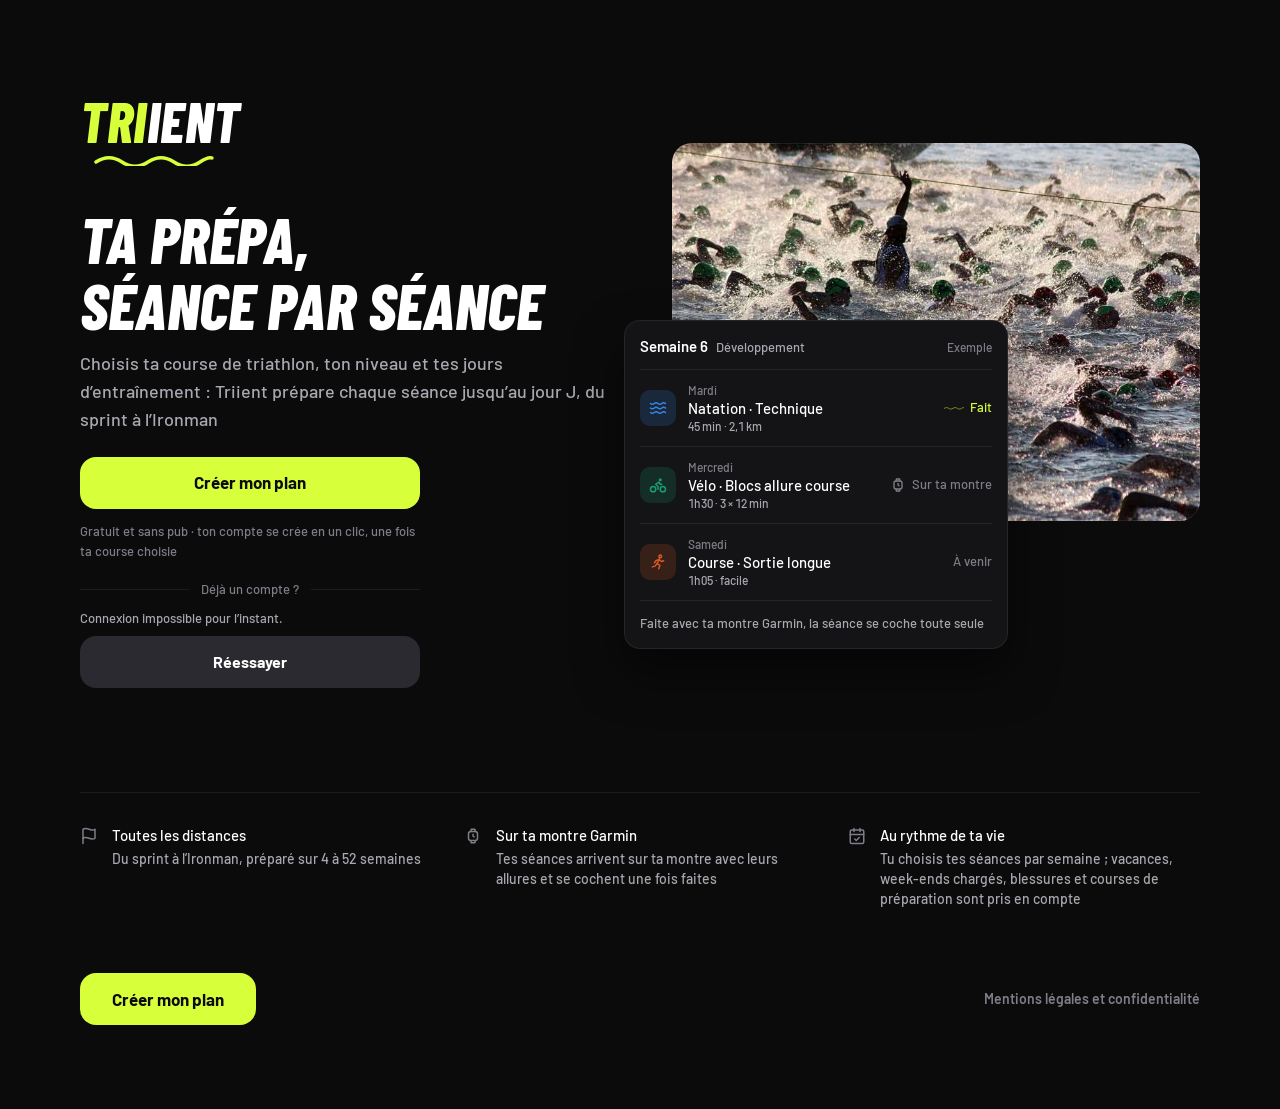
==== index.html @ f00036be "course list" ====
<!DOCTYPE html>
<!-- Fichier généré par scripts/build.mjs : modifier les sources dans src/ (page.html, style.css, js/), puis lancer node scripts/build.mjs -->
<html lang="fr">
<head>
<meta charset="utf-8">
<meta name="viewport" content="width=device-width, initial-scale=1, viewport-fit=cover">
<meta name="apple-mobile-web-app-capable" content="yes">
<meta name="mobile-web-app-capable" content="yes">
<meta name="apple-mobile-web-app-status-bar-style" content="black-translucent">
<meta name="apple-mobile-web-app-title" content="Triient">
<meta name="theme-color" content="#0B0B0C">
<meta name="color-scheme" content="dark">
<meta name="format-detection" content="telephone=no">
<meta name="description" content="Plan d’entraînement triathlon sur mesure : choisis ta course, suis tes séances, synchronise Garmin.">
<title>Triient</title>
<link rel="manifest" href="manifest.webmanifest">
<link rel="apple-touch-icon" href="apple-touch-icon.png">
<link rel="icon" type="image/png" sizes="32x32" href="favicon-32.png">
<link rel="icon" type="image/png" sizes="48x48" href="favicon-48.png">
<link rel="preload" as="image" href="hero.jpg" fetchpriority="high">
<script>if(/[?&](appareil|profil)=/.test(location.search)&&(/^(localhost|127\.0\.0\.1|\[::1\])$/.test(location.hostname)||location.protocol==='file:'))document.write('<script src="dev-appareil.js"><\/script>');</script>
<style>
:root{
  --bg:#000;--card:#1c1c1e;--card2:#2c2c2e;--sep:rgba(84,84,88,.5);
  --t1:#f5f4ef;--t2:#a9a8a0;--t3:#85847d;--acc:#f5f4ef;--grid:#2c2c2e;--axis:#48484a;
  --swim:#3987e5;--bike:#199e70;--run:#d95926;--str:#98989f;
  --good:#0ca30c;--warn:#fab219;--ser:#ec835a;--crit:#d03b3b;
  --sat:env(safe-area-inset-top,0px);--sab:env(safe-area-inset-bottom,0px);
  color-scheme:dark;
}
*{box-sizing:border-box;-webkit-tap-highlight-color:transparent}
html{background:#000;-webkit-text-size-adjust:100%;text-size-adjust:100%}
body{margin:0;background:var(--bg);color:var(--t1);min-height:100vh;min-height:100dvh;
  font:16px/1.35 -apple-system,BlinkMacSystemFont,"SF Pro Text","Segoe UI",Roboto,Helvetica,Arial,sans-serif;
  -webkit-font-smoothing:antialiased;overscroll-behavior-y:none;touch-action:manipulation}
button{font:inherit;color:inherit;cursor:pointer;-webkit-appearance:none;appearance:none}
button:focus-visible{outline:2px solid #fff;outline-offset:2px}
button:disabled{opacity:.3;cursor:default}
.ic{display:block;flex:none}
#statusbg{position:fixed;top:0;left:0;right:0;height:var(--sat);background:rgba(0,0,0,.72);
  -webkit-backdrop-filter:blur(18px);backdrop-filter:blur(18px);z-index:30}
#view{max-width:640px;margin:0 auto;padding:calc(var(--sat) + 14px) 16px calc(92px + var(--sab))}
.tabbar{position:fixed;left:0;right:0;bottom:0;z-index:20;padding-bottom:var(--sab);
  background:rgba(22,22,24,.82);-webkit-backdrop-filter:saturate(180%) blur(22px);backdrop-filter:saturate(180%) blur(22px);
  border-top:.5px solid var(--sep)}
.tabbar-in{display:flex;max-width:640px;margin:0 auto}
.tab{flex:1;min-height:52px;border:0;background:none;color:var(--t3);display:flex;flex-direction:column;align-items:center;
  justify-content:center;gap:3px;padding:6px 0 4px;font-size:10.5px;font-weight:600;letter-spacing:.01em}
.tab[aria-selected=true]{color:var(--t1)}

/* ---------- Typographie & composants ---------- */
.top{display:flex;align-items:flex-end;justify-content:space-between;gap:12px;margin:2px 0 16px}
.eyebrow{font-size:12px;font-weight:600;letter-spacing:.07em;text-transform:uppercase;color:var(--t2)}
h1{margin:3px 0 0;font-size:34px;line-height:1.08;font-weight:800;letter-spacing:-.02em}
.iconbtn{width:44px;height:44px;border-radius:50%;border:0;background:var(--card);color:var(--t1);display:grid;place-items:center;flex:none}
.card{background:var(--card);border-radius:20px;padding:16px;margin:0 0 14px}
.card h2{margin:0 0 12px;font-size:17px;font-weight:700;letter-spacing:-.01em}
.card h2 small{font-weight:500;color:var(--t2);font-size:13px;margin-left:6px}
.muted{color:var(--t2)}.small{font-size:13px}
.chip{display:inline-flex;align-items:center;gap:4px;font-size:11.5px;font-weight:600;padding:3px 9px;border-radius:999px;background:var(--card2);color:var(--t2);white-space:nowrap}
.chip.hl{background:var(--t1);color:#000}
.row{display:flex;align-items:center;gap:10px}
.sp{flex:1}

.hero{text-align:center;padding:22px 16px 18px;background:linear-gradient(160deg,#262932,#15161b)}
.hero .big{font-size:80px;line-height:1;font-weight:800;letter-spacing:-.035em;margin-top:6px}
.hero .unit{font-size:15px;font-weight:600;color:var(--t2);margin-top:2px}
.cd{display:flex;justify-content:center;gap:10px;margin-top:16px}
.cd div{min-width:68px;background:rgba(255,255,255,.07);border-radius:14px;padding:9px 6px}
.cd b{display:block;font-size:25px;font-weight:700;font-variant-numeric:tabular-nums;line-height:1.1}
.cd span{font-size:10.5px;color:var(--t2);text-transform:uppercase;letter-spacing:.06em}
.hero .date{margin-top:16px;font-size:14px;color:var(--t2)}
.hero .state{margin-top:6px;font-size:14px;font-weight:600}

.pr{margin:0 0 15px}.pr:last-child{margin:0}
.pr-h{display:flex;justify-content:space-between;align-items:baseline;gap:8px;margin-bottom:7px;font-size:14px}
.pr-h b{font-weight:600}.pr-h span{color:var(--t2);font-variant-numeric:tabular-nums;font-size:13.5px}
.bar{height:8px;border-radius:4px;background:#2f2f32;overflow:hidden}
.bar i{display:block;height:100%;border-radius:4px;background:var(--c,var(--acc));width:var(--p,0%);transition:width .35s}
.tot{display:flex;align-items:baseline;gap:8px;margin:2px 0 16px}
.tot b{font-size:38px;font-weight:800;letter-spacing:-.02em;line-height:1}
.tot span{color:var(--t2);font-size:14px}
.sp-swim{--c:var(--swim);--cb:rgba(57,135,229,.18)}
.sp-bike{--c:var(--bike);--cb:rgba(25,158,112,.18)}
.sp-run,.sp-brick{--c:var(--run);--cb:rgba(217,89,38,.18)}
.sp-str{--c:var(--str);--cb:rgba(152,152,159,.18)}
.sp-rest{--c:var(--str);--cb:rgba(152,152,159,.12)}
.sp-race{--c:#f5f4ef;--cb:rgba(245,244,239,.14)}
.spr{display:flex;align-items:center;gap:12px;margin:0 0 14px}
.spr:last-child{margin:0}
.spr .ico{flex:none;width:38px;height:38px;border-radius:11px;background:var(--cb);color:var(--c);display:grid;place-items:center}
.spr .bd{flex:1;min-width:0}

.legend{display:flex;gap:14px;margin:10px 0 2px;font-size:12.5px;color:var(--t2)}
.legend i{display:inline-block;width:10px;height:10px;border-radius:3px;margin-right:6px;vertical-align:-1px}
.readout{margin-top:8px;font-size:13.5px;color:var(--t2);min-height:20px}
.readout b{color:var(--t1);font-weight:600}
svg text{font-family:inherit}
.chartwrap svg{width:100%;height:auto;display:block;touch-action:manipulation}
svg[data-ch]{touch-action:pan-y;cursor:crosshair}

.next{display:flex;align-items:center;gap:12px;width:100%;border:0;background:var(--card2);border-radius:16px;padding:12px;text-align:left}
.next .ico{flex:none;width:42px;height:42px;border-radius:12px;background:var(--cb);color:var(--c);display:grid;place-items:center}

/* ---------- Navigation semaine ---------- */
.nav{display:flex;align-items:center;gap:10px;margin:0 0 14px}
.nav-c{flex:1;text-align:center;min-width:0;border:0;background:none;color:inherit;font-family:inherit;padding:0}
.nav-c svg{display:inline-block;margin-left:4px;vertical-align:-2px;color:var(--t3)}
.nav-c b{display:block;font-size:17px;font-weight:700}
.nav-c small{display:block;color:var(--t2);font-size:13px;margin-top:1px}
.banner{display:flex;gap:10px;align-items:flex-start;background:var(--card);border-radius:16px;padding:12px 14px;margin:0 0 14px;font-size:14px;color:var(--t2)}
.banner b{color:var(--t1)}
.theme{background:linear-gradient(160deg,#262932,#1a1b21)}
.theme .t{font-size:18px;font-weight:700;letter-spacing:-.01em;margin:6px 0 8px}
.theme p{margin:0;font-size:14.5px;color:#d3d2ca}
.day{margin:22px 0 9px;display:flex;align-items:baseline;gap:8px}
.day h3{margin:0;font-size:20px;font-weight:700;letter-spacing:-.01em}
.day small{color:var(--t2);font-size:13.5px}
.day .sp{flex:1}
.sess{background:var(--card);border-radius:18px;margin:0 0 10px;overflow:hidden}
.s-row{display:flex;align-items:stretch}
.s-main{flex:1;min-width:0;display:flex;align-items:center;gap:12px;padding:13px 2px 13px 13px;background:none;border:0;text-align:left}
.s-ic{flex:none;width:44px;height:44px;border-radius:13px;background:var(--cb);color:var(--c);display:grid;place-items:center}
.s-txt{flex:1;min-width:0}
.s-t{display:block;font-weight:650;font-size:16px;line-height:1.25}
.s-m{display:block;font-size:13px;color:var(--t2);margin-top:2px}
.s-chev{flex:none;color:var(--t3);transition:transform .2s;margin-right:2px}
.sess.open .s-chev{transform:rotate(180deg)}
.chk{flex:none;width:58px;border:0;background:none;display:grid;place-items:center}
.chk i{width:30px;height:30px;border-radius:50%;border:2px solid #636366;display:grid;place-items:center;color:transparent;transition:background .15s,border-color .15s}
.chk[aria-checked=true] i{background:var(--c);border-color:var(--c);color:#fff}
.sess.done .s-t{color:var(--t2)}
.s-det{display:none;padding:2px 16px 15px;border-top:.5px solid var(--sep)}
.sess.open .s-det{display:block}
.s-det ul{margin:12px 0 0;padding:0;list-style:none}
.s-det li{position:relative;padding-left:16px;margin:0 0 8px;font-size:14.5px;color:#d6d5cd}
.s-det li:before{content:'';position:absolute;left:1px;top:.5em;width:6px;height:6px;border-radius:50%;background:var(--c)}
.goal{margin-top:12px;font-size:14px;color:var(--t1);background:rgba(255,255,255,.06);border-radius:12px;padding:9px 12px}
.goal b{font-weight:650;color:var(--t2);font-size:11.5px;letter-spacing:.06em;text-transform:uppercase;display:block;margin-bottom:2px}
.inp{display:grid;grid-template-columns:1fr 120px;gap:10px;align-items:center;margin:0 0 8px;font-size:14.5px}
.inp small{display:block;color:var(--t2);font-size:12px}
.inp input{height:44px;border-radius:12px;border:0;background:var(--card2);color:var(--t1);font-size:16px;font-family:inherit;padding:0 12px;width:100%;text-align:right}
.act{margin-top:12px;background:rgba(255,255,255,.06);border-radius:12px;padding:10px 12px}
.act>b{display:block;font-size:11.5px;letter-spacing:.06em;text-transform:uppercase;color:var(--t2);font-weight:650;margin-bottom:3px}
.act .an{font-weight:600;font-size:15px}
.sv{color:var(--t1);font-size:11.5px;font-weight:700;background:rgba(255,255,255,.14);border-radius:6px;padding:1px 6px;margin-right:2px}
.srow{display:flex;align-items:center;gap:12px;width:100%;border:0;background:var(--card2);border-radius:14px;padding:11px 12px;margin:0 0 8px;text-align:left;min-height:56px}
.sr-t{flex:1;min-width:0}
.sr-t b{display:block;font-size:15px;font-weight:600;overflow:hidden;text-overflow:ellipsis;white-space:nowrap}
.sr-t small{display:block;color:var(--t2);font-size:12.5px;margin-top:1px}
.sr-b{flex:none;max-width:42%;text-align:right;font-size:12px;color:var(--t2)}
.sr-b.ok{color:var(--t1);font-weight:600}
.inp.wide{grid-template-columns:1fr}
.inp.wide input{text-align:left}
.seg{display:flex;background:var(--card);border-radius:12px;padding:3px;margin:0 0 16px}
.seg button{flex:1;height:36px;border:0;border-radius:9px;background:none;color:var(--t2);font-size:14px;font-weight:600}
.seg button[aria-pressed=true]{background:#3a3a3d;color:var(--t1)}
.kpis{display:grid;grid-template-columns:repeat(3,1fr);gap:8px;margin:0 0 14px}
.kpi{background:var(--card);border-radius:16px;padding:12px 11px;min-width:0}
.sheet .kpi{background:var(--card2)}
.kl{font-size:10.5px;font-weight:600;letter-spacing:.05em;text-transform:uppercase;color:var(--t2)}
.kv{font-size:22px;font-weight:800;letter-spacing:-.02em;margin-top:4px;font-variant-numeric:tabular-nums;line-height:1.1;white-space:nowrap}
.ks{font-size:11.5px;color:var(--t2);margin-top:3px;line-height:1.25}
.inp.tp-f{grid-template-columns:1fr auto}
.tval{min-width:120px;height:44px;padding:0 14px;border:0;border-radius:12px;background:var(--card2);color:var(--t1);font-size:16px;font-weight:600;font-family:inherit;font-variant-numeric:tabular-nums;white-space:nowrap}
.tval.unset{color:var(--t2);font-weight:500}   /* pas « empty » : déjà pris par les cartes d'état vide (grande marge intérieure) */
.sheet .tval{background:var(--card3)}
.tp-bg{position:fixed;left:0;right:0;top:0;bottom:0;z-index:60;display:flex;align-items:flex-end;justify-content:center;background:rgba(0,0,0,.6);opacity:0;pointer-events:none;transition:opacity .2s}
.tp-bg.on{opacity:1;pointer-events:auto}
.tp{width:100%;max-width:520px;background:var(--card2);border-radius:20px 20px 0 0;padding:6px 16px calc(20px + var(--sab));transform:translateY(24px);transition:transform .2s}
.tp-bg.on .tp{transform:none}
.tp-h{display:flex;align-items:center;gap:8px;min-height:52px}
.tp-h b{flex:1;min-width:0;text-align:center;font-size:15px;font-weight:600}
.tp-h button{flex:none;min-width:76px;min-height:44px;border:0;background:none;color:var(--t2);font-family:inherit;font-size:15px;text-align:left;padding:0}
.tp-h button.ok{color:var(--t1);font-weight:700;text-align:right}
.tp-w{position:relative;display:flex;justify-content:center;gap:6px;height:200px}
.tp-w::before{content:'';position:absolute;left:0;right:0;top:80px;height:40px;border-radius:10px;background:rgba(255,255,255,.09);pointer-events:none}
.tw-col{position:relative;display:flex;align-items:center;flex:1;max-width:130px;min-width:0}
.tw-list{flex:1;min-width:0;height:200px;padding:80px 0;box-sizing:border-box;overflow-y:scroll;scroll-snap-type:y mandatory;overscroll-behavior:contain;scrollbar-width:none;outline:0;-webkit-mask-image:linear-gradient(transparent,#000 35%,#000 65%,transparent);mask-image:linear-gradient(transparent,#000 35%,#000 65%,transparent)}
.tw-list::-webkit-scrollbar{display:none}
.tw-item{height:40px;line-height:40px;text-align:right;padding-right:6px;scroll-snap-align:center;font-size:22px;color:var(--t2);font-variant-numeric:tabular-nums;cursor:pointer}
.tw-item.on{color:var(--t1);font-weight:600}
.tw-unit{flex:none;width:34px;font-size:14px;color:var(--t2)}
.rng{display:flex;gap:6px;margin:0 0 6px}
.rng button{border:0;background:var(--card2);color:var(--t2);border-radius:999px;height:30px;padding:0 12px;font-size:12.5px;font-weight:600}
.rng button[aria-pressed=true]{background:var(--t1);color:#000}
.mt{display:grid;grid-template-columns:1fr 1fr;gap:10px 14px;margin-top:12px}
.mt div{font-size:12px;color:var(--t2)}
.mt b{display:block;font-size:16px;color:var(--t1);font-weight:700;font-variant-numeric:tabular-nums;margin-top:1px}
.zbar{display:flex;gap:2px;height:14px;margin:4px 0 10px}
.zbar span{display:block;min-width:2px;border-radius:3px}
.zrow{display:flex;align-items:center;gap:8px;font-size:13px;margin:5px 0}
.zrow i{width:10px;height:10px;border-radius:3px;flex:none}
.zrow span:last-child{margin-left:auto;color:var(--t2);font-variant-numeric:tabular-nums}
.ivr{display:grid;grid-template-columns:30px 1.1fr 1fr 1fr .8fr;gap:6px;font-size:13px;padding:7px 0;border-bottom:.5px solid var(--sep);font-variant-numeric:tabular-nums}
.ivr.h{color:var(--t2);font-size:10.5px;text-transform:uppercase;letter-spacing:.05em}
.ivr.rest{color:var(--t3);font-size:12px;padding:4px 0}
.spl{display:grid;grid-template-columns:44px 1fr 66px 34px;align-items:center;gap:8px;font-size:12.5px;margin:7px 0;font-variant-numeric:tabular-nums}
.spl .b{height:10px;border-radius:5px;background:var(--c)}
.dh{font-size:15px;font-weight:700;margin:0 0 8px}
.dh small{font-weight:500;color:var(--t2);font-size:12px;margin-left:6px}
#tip{position:fixed;z-index:70;pointer-events:none;background:#2c2c2e;border:.5px solid rgba(120,120,128,.6);border-radius:12px;padding:8px 11px;font-size:12.5px;line-height:1.4;box-shadow:0 8px 28px rgba(0,0,0,.55);max-width:250px;opacity:0;transition:opacity .08s;left:0;top:0}
#tip.on{opacity:1}
#tip b{font-weight:650}
#tip .tm{color:var(--t2)}
.dates{display:flex;gap:10px;margin:8px 0 0}
.dates label{flex:1;font-size:12px;color:var(--t2)}
.dates input{display:block;width:100%;height:40px;margin-top:3px;border-radius:10px;border:0;background:var(--card2);color:var(--t1);font-size:15px;padding:0 10px;font-family:inherit;color-scheme:dark}
.rhero{text-align:center;padding:20px 16px 18px;background:linear-gradient(160deg,#262932,#15161b)}
.rhero .big{font-size:54px;line-height:1.05;font-weight:800;letter-spacing:-.03em;margin-top:6px;font-variant-numeric:tabular-nums}
.rline{display:flex;align-items:center;gap:12px;margin:0 0 14px}
.rline:last-child{margin:0}
.rline .ico{flex:none;width:38px;height:38px;border-radius:11px;background:var(--cb);color:var(--c);display:grid;place-items:center}
.rline .bd{flex:1;min-width:0}
.rline .t{font-size:19px;font-weight:800;font-variant-numeric:tabular-nums;white-space:nowrap}
.rline small{display:block;color:var(--t2);font-size:12px;margin-top:2px;line-height:1.3}
.cf{display:inline-block;font-size:10.5px;font-weight:700;border-radius:6px;padding:1px 6px;margin-left:6px;vertical-align:1px;background:rgba(255,255,255,.12);color:var(--t1)}
.warn{display:flex;gap:10px;background:rgba(250,178,25,.10);border:1px solid rgba(250,178,25,.4);border-radius:14px;padding:10px 12px;font-size:13px;color:#ecd9a8;margin:0 0 14px}
.warn svg{color:var(--warn);flex:none;margin-top:1px}
.sec-t{font-size:11.5px;letter-spacing:.07em;text-transform:uppercase;color:var(--t2);font-weight:650;margin:16px 0 4px}
.sub-t{font-size:13px;font-weight:700;color:var(--t1);margin:12px 0 2px}
.st{display:flex;gap:12px;padding:10px 0;border-bottom:.5px solid var(--sep)}
.st:last-child{border-bottom:0}
.st .du{flex:none;width:62px;font-weight:800;font-size:15px;font-variant-numeric:tabular-nums;line-height:1.3}
.st .bd{flex:1;min-width:0}
.st .nm{font-weight:650;font-size:14.5px;line-height:1.3}
.chips{display:flex;flex-wrap:wrap;gap:6px;margin-top:6px}
.cp{font-size:12px;font-weight:650;padding:3px 9px;border-radius:8px;background:rgba(255,255,255,.08);color:var(--t1);white-space:nowrap;font-variant-numeric:tabular-nums}
.cp.pc{background:var(--cb);color:var(--c)}
.cp.rpe{background:none;border:1px solid rgba(255,255,255,.18);color:var(--t2);font-weight:600}
.rep{margin:6px 0;padding:2px 0 2px 12px;border-left:3px solid var(--c);border-radius:2px}
.rep .rh{font-size:12px;font-weight:800;letter-spacing:.05em;color:var(--c);text-transform:uppercase;margin-top:4px}
.rep .st:last-child{border-bottom:0}
.tip{margin-top:10px;font-size:13.5px;color:var(--t2);background:rgba(255,255,255,.05);border-radius:12px;padding:9px 12px}
.legendrpe{font-size:13px;color:var(--t2);line-height:1.5}
.legendrpe b{color:var(--t1);font-weight:600}

/* ---------- Plan 26 semaines ---------- */
.tl{position:relative;margin:14px 0 14px}
.tl-now{position:absolute;top:0;transform:translateX(-50%);font-size:11px;font-weight:700;color:var(--t1);white-space:nowrap}
.tl-flags{position:relative;height:18px;margin-top:16px}
.tl-flag{position:absolute;bottom:1px;transform:translateX(-3px);color:var(--t1);line-height:0}
.tl-flag svg{display:block}
.tl-bars{display:flex;align-items:flex-end;gap:2px;height:64px}
.tl-b{flex:1;min-width:0;height:100%;padding:0;border:0;background:none;display:flex;align-items:flex-end}
.tl-b span{display:block;width:100%;border-radius:3px 3px 1px 1px}
.tl-b.cur span{box-shadow:0 0 0 1.5px rgba(255,255,255,.35)}
.tl-t{display:flex;gap:2px;margin-top:6px;font-size:11px;color:var(--t3);font-variant-numeric:tabular-nums}
.tl-t span{min-width:0;white-space:nowrap}
.tl-rs{margin-top:14px;padding-top:12px;border-top:.5px solid var(--sep)}
.tl-r{display:flex;align-items:center;gap:8px;width:100%;min-height:36px;padding:0;border:0;background:none;color:var(--t1);font-family:inherit;font-size:14px;text-align:left}
.tl-r i{color:#ff9f0a;line-height:0}
.tl-r span{flex:1;min-width:0;overflow:hidden;text-overflow:ellipsis;white-space:nowrap}
.tl-r small{flex:none;color:var(--t2);font-size:12.5px}
.plan-dates{margin:6px 0 0;font-size:15px;font-weight:600}
.plan-h{display:flex;align-items:baseline;margin:24px 4px 10px;font-size:13px;font-weight:600;letter-spacing:.06em;text-transform:uppercase;color:var(--t2)}
.plan-h span{margin-left:auto;letter-spacing:0;text-transform:none;font-weight:500;color:var(--t3)}
.now{display:inline-block;margin-left:8px;padding:2px 8px;border-radius:99px;background:var(--t1);color:#000;font-size:11px;font-weight:700;letter-spacing:0;line-height:1.3;vertical-align:2px}
.adm-g{display:grid;grid-template-columns:repeat(2,1fr);gap:10px;margin-top:14px}
.adm-c{background:var(--card2);border-radius:14px;padding:12px 14px}
.adm-c b{display:block;font-size:24px;font-weight:700;font-variant-numeric:tabular-nums}
.adm-c span{font-size:12.5px;color:var(--t2)}
.adm-c small{display:block;margin-top:2px;font-size:11.5px;color:var(--t3)}
.adm-u{display:block;width:100%;border:0;border-bottom:.5px solid var(--sep);background:none;color:inherit;font:inherit;text-align:left;padding:14px 0;cursor:pointer}
.adm-u:last-child{border-bottom:0}
.adm-n{min-width:0;overflow:hidden;text-overflow:ellipsis;white-space:nowrap;margin-right:8px;font-size:15px}
.adm-e{overflow-wrap:anywhere}
.adm-r{margin-top:8px;font-size:14px}
.adm-r b{font-weight:600}
.adm-b{display:flex;flex-wrap:wrap;gap:6px;margin-top:9px}
.adm-b .chip.ok{background:rgba(215,255,58,.14);color:var(--brand,#D7FF3A)}
.adm-kv{display:flex;align-items:baseline;justify-content:space-between;gap:12px;padding:11px 14px;border-bottom:.5px solid var(--sep);font-size:14.5px}
.adm-kv:last-child{border-bottom:0}
.adm-kv span{color:var(--t2);flex:none}
.adm-kv b{font-weight:600;text-align:right;min-width:0;overflow-wrap:anywhere}
.adm-hist{display:flex;align-items:stretch;gap:2px;height:72px;padding:12px 0 0;touch-action:pan-y;cursor:pointer;user-select:none;-webkit-user-select:none}
.adm-hist i{flex:1;display:flex;align-items:flex-end;min-width:0}
.adm-hist i em{display:block;width:100%;min-height:2px;border-radius:2px;background:var(--brand,#D7FF3A)}
.adm-hist i.z em{background:var(--card3,#2a2a30)}
/* Suivi : blocs dépliants */
.adm-f{margin:0 0 12px}
.adm-f>summary{font-size:16px}
.adm-f .fbody{padding:0 16px 16px}
.adm-f .scard{margin:0}
.scard .adm-hw{padding:12px 16px 8px}
.adm-f .plan-h{display:none}
/* Ajuster mon entraînement : cartes par sport, compteur de séances, deux ronds + barre déplaçable (--a, --b : 0 à 1 ; --da, --db : par défaut) */
.vt-intro{margin:0 0 14px;font-size:14.5px;line-height:1.45;color:var(--t2)}
.vt-wk{display:flex;align-items:center;justify-content:space-between;gap:10px;margin:0 0 12px;flex-wrap:wrap}
.vt-wk .eyebrow{margin:0}
.vt-ps{display:flex;align-items:center;gap:6px;flex-wrap:wrap}
.vt-p{display:inline-flex;align-items:center;gap:4px;height:28px;padding:0 10px;border-radius:999px;background:var(--cb);color:var(--c)}
.vt-p b{color:var(--t1);font-size:13.5px;font-variant-numeric:tabular-nums}
.vt-tot{font-size:13px;color:var(--t2);margin-left:2px}
.vt-c{background:var(--card2);border-radius:20px;padding:14px 14px 12px;margin:0 0 12px}
.vt-h{display:flex;align-items:center;min-height:36px;margin:0 0 6px}
.vt-h .ad-ic{width:36px;height:36px;border-radius:11px}
.vt-h b{font-size:17px}
.vt-def{margin-left:auto;font-size:12.5px;color:var(--t3)}
.vt-mod{margin-left:auto;display:inline-flex;align-items:center;gap:7px;height:32px;padding:0 12px;border:0;border-radius:999px;background:var(--card3,#2a2a30);color:var(--t1);font:inherit;font-size:12.5px;font-weight:600;cursor:pointer}
.vt-mod i{width:7px;height:7px;border-radius:50%;background:var(--c)}
.vt-row{display:flex;align-items:center;justify-content:space-between;gap:12px;padding:9px 0;border-top:1px solid var(--sep)}
.vt-row>span{font-size:14.5px;color:var(--t1)}
.vt-row small{display:block;font-size:12px;color:var(--t3);margin-top:1px}
.vt-step{display:flex;align-items:center;gap:2px;flex:none;background:var(--card3,#2a2a30);border-radius:999px;padding:3px}
.vt-step button{width:36px;height:36px;border:0;border-radius:50%;background:transparent;color:var(--t1);font-size:21px;line-height:1;cursor:pointer}
.vt-step button:active{background:rgba(255,255,255,.08)}
.vt-step button:disabled{opacity:.28;cursor:default}
.vt-step b{min-width:24px;text-align:center;font-size:17px;font-variant-numeric:tabular-nums}
.vt-nums{display:flex;align-items:flex-end;gap:8px;padding:12px 0 0;border-top:1px solid var(--sep)}
.vt-n{flex:1;min-width:0}
.vt-n.r{text-align:right}
.vt-n small{display:block;font-size:11px;letter-spacing:.08em;text-transform:uppercase;font-weight:700;color:var(--t3)}
.vt-n b{display:block;font-family:var(--title);font-style:italic;font-weight:800;font-size:36px;line-height:1.05;letter-spacing:-.01em;font-variant-numeric:tabular-nums}
.vt-n span{display:block;min-height:17px;font-size:12.5px;color:var(--t2)}
.vt-arw{color:var(--t3);padding:0 0 26px}
.dual{position:relative;height:64px;margin:4px 0 0;user-select:none;-webkit-user-select:none;touch-action:pan-y}
.dual::before{content:'';position:absolute;left:13px;right:13px;top:19px;height:6px;border-radius:3px;background:var(--card3,#2a2a30)}
.dual-d{position:absolute;top:19px;height:6px;border-radius:3px;background:rgba(255,255,255,.16);left:calc(13px + (100% - 26px) * var(--da));width:calc((100% - 26px) * (var(--db) - var(--da)))}
.dual-f{position:absolute;top:19px;height:6px;border-radius:3px;background:var(--c);left:calc(13px + (100% - 26px) * var(--a));width:calc((100% - 26px) * (var(--b) - var(--a)))}
/* poignée sous la barre : décale toute la fourchette (toujours saisissable, même quand les deux ronds se touchent) */
.dual-h{position:absolute;top:42px;height:18px;left:calc(13px + (100% - 26px) * (var(--a) + var(--b)) / 2);width:max(52px,calc((100% - 26px) * (var(--b) - var(--a))));transform:translateX(-50%);border-radius:9px;background:var(--cb);display:flex;align-items:center;justify-content:center;gap:3px;cursor:grab;touch-action:pan-y}
.dual-h::before{content:'';position:absolute;inset:-8px -4px}
.dual-h i{width:2px;height:8px;border-radius:1px;background:var(--c)}
.dual-h:active{cursor:grabbing;filter:brightness(1.3)}
.dual input{position:absolute;left:0;top:0;width:100%;height:44px;margin:0;background:none;pointer-events:none;-webkit-appearance:none;appearance:none}
.dual input:focus{outline:none}
.dual input::-webkit-slider-runnable-track{background:none;border:0}
.dual input::-moz-range-track{background:none;border:0}
.dual input::-webkit-slider-thumb{-webkit-appearance:none;pointer-events:auto;width:26px;height:26px;border-radius:50%;background:#fff;border:4px solid var(--c);box-shadow:0 2px 8px rgba(0,0,0,.5);cursor:grab;transition:transform .12s}
.dual input::-moz-range-thumb{pointer-events:auto;width:18px;height:18px;border-radius:50%;background:#fff;border:4px solid var(--c);box-shadow:0 2px 8px rgba(0,0,0,.5);cursor:grab}
.dual input:active::-webkit-slider-thumb,.dual input:focus-visible::-webkit-slider-thumb{transform:scale(1.18)}
.vt-tk{position:relative;height:16px;margin:2px 0 0;white-space:nowrap;font-size:11px;color:var(--t3);font-variant-numeric:tabular-nums}
.vt-tk span{position:absolute;top:0;left:calc(13px + (100% - 26px) * var(--p));transform:translateX(-50%)}
.vt-ch{display:flex;align-items:flex-end;gap:2px;height:44px;margin:12px 0 0}
.vt-ch i{flex:1;position:relative;height:100%;cursor:pointer}
.vt-ch em{position:absolute;left:0;right:0;bottom:0;border-radius:2px 2px 0 0;transition:height .15s}
.vt-ch em.f{background:var(--c)}
.vt-ch i.k em.f{opacity:.5}
.vt-ch em.g{border:1px solid rgba(255,255,255,.45);border-bottom:0;background:transparent}
.vt-ch i.on em.f{background:var(--t1);opacity:1}
.vt-ro{display:flex;justify-content:space-between;align-items:center;gap:8px;min-height:18px;margin:6px 0 0;font-size:12px;color:var(--t2)}
.vt-ro b{color:var(--t1);font-weight:600}
.vt-lg{display:inline-flex;align-items:center;gap:5px;white-space:nowrap}
.vt-lg i{width:10px;height:10px;border-radius:2px;margin-left:6px}
.vt-lg i.f{background:var(--c)}
.vt-lg i.g{border:1px solid rgba(255,255,255,.55)}
.vt-w{display:flex;gap:8px;align-items:flex-start;margin:10px 0 0;padding:10px 12px;border-radius:14px;background:rgba(255,214,10,.1);color:#ffd60a;font-size:13px;line-height:1.4}
.vt-w .ic{flex:none;margin-top:1px}
.vt-w.i{background:rgba(255,255,255,.06);color:var(--t2)}
.vt-w b{color:inherit}
.vt-note{margin:4px 2px 0;font-size:12.5px;line-height:1.45;color:var(--t3)}
.vt-reset{display:block;margin:10px auto 0}
.vt-bar{position:sticky;bottom:calc(-24px - var(--sab));z-index:4;display:flex;align-items:center;gap:12px;margin:16px -16px calc(-24px - var(--sab));padding:12px 16px calc(12px + var(--sab));background:rgba(20,20,22,.94);-webkit-backdrop-filter:blur(18px);backdrop-filter:blur(18px);border-top:.5px solid var(--sep)}
.vt-bt{flex:1;min-width:0;font-size:14px;line-height:1.35}
.vt-bt small{display:block;font-size:12px;color:var(--t3)}
.vt-bar .btn{width:auto;flex:none;margin:0;padding:0 22px}
.vt-bar .btn:disabled{background:var(--card3,#2a2a30);color:var(--t3)}
.adm-ro{display:flex;justify-content:space-between;gap:10px;min-height:20px;margin:8px 0 0;font-size:12.5px;color:var(--t2)}
.adm-ro b{color:var(--t1);font-weight:600}
.adm-hist i.on em{background:var(--t1)}
.adm-hist i.z.on em{background:var(--t2)}
.adm-lex{margin:14px 0 0;font-size:13px;color:var(--t2)}
.adm-lex summary{cursor:pointer;color:var(--t1);font-weight:600}
.adm-lex p{margin:8px 0 0;line-height:1.45}
.adm-lex b{color:var(--t1);font-weight:600}
.adm-hl{display:flex;justify-content:space-between;padding:8px 0 4px;font-size:11.5px;color:var(--t3)}
.adm-v{display:flex;gap:12px;padding:10px 14px;border-bottom:.5px solid var(--sep);font-size:14px}
.adm-v:last-child{border-bottom:0}
.adm-st{display:flex;align-items:center;gap:12px;padding:11px 14px;border-bottom:.5px solid var(--sep);font-size:14.5px}
.adm-st:last-child{border-bottom:0}
.adm-st>div{flex:1;min-width:0}
.adm-st b{font-weight:600}
.adm-st .ad-ic{width:34px;height:34px;border-radius:10px;margin:0}
.adm-st .chip.ok{background:rgba(215,255,58,.14);color:var(--brand,#D7FF3A)}
.adm-v time{flex:none;width:122px;color:var(--t2);font-size:13px;font-variant-numeric:tabular-nums}
.sgl{margin:20px 4px 8px}
.mhero{display:block;width:100%;border:0;text-align:left;color:var(--t1);background:var(--card);border-radius:var(--r);box-shadow:inset 0 0 0 1px var(--brd);padding:18px;font-family:inherit}
.mhero:active{background:var(--card2)}
.mh-top{display:flex;justify-content:space-between;align-items:center}
.mh-j{font-size:13px;font-weight:700;font-variant-numeric:tabular-nums;background:var(--card3);border-radius:999px;padding:3px 10px}
.mh-n{display:block;margin-top:8px;font-size:21px;font-weight:700;letter-spacing:-.01em;line-height:1.2}
.mh-s{display:block;margin:4px 0 14px;font-size:13.5px;color:var(--t2)}
.mh-f{display:flex;justify-content:space-between;align-items:center;gap:10px;margin-top:10px;font-size:13px;color:var(--t2);font-variant-numeric:tabular-nums}
.mh-l{display:inline-flex;align-items:center;gap:2px;color:var(--t1);font-weight:600;text-align:right}
.scard{background:var(--card2);border-radius:18px;overflow:hidden}
.sheet .scard>.fold{background:none;margin:0;border-radius:0;border-bottom:.5px solid var(--sep)}
.sheet .scard>.fold:last-child{border-bottom:0}
.sheet .scard>.fold>summary{padding:12px 14px;min-height:60px}
.sheet .scard>.fold>summary>span:nth-child(2){min-width:0}
.sheet .scard>.fold>.fbody{padding:2px 14px 16px}
.st-dot{display:inline-block;width:8px;height:8px;border-radius:50%;background:var(--t3);margin-right:6px;vertical-align:1px}
.st-dot.on{background:#30d158}
.sheet .dng-z{margin-top:22px}
.mi.t-blue,.sheet .fold summary .mi.t-blue{background:rgba(10,132,255,.18);color:#6cb2ff}
.mi.t-green,.sheet .fold summary .mi.t-green{background:rgba(48,209,88,.18);color:#5fdc80}
.mi.t-orange,.sheet .fold summary .mi.t-orange{background:rgba(255,159,10,.18);color:#ffb84d}
.mi.t-purple,.sheet .fold summary .mi.t-purple{background:rgba(191,90,242,.18);color:#d29af7}
.mi.t-red,.sheet .fold summary .mi.t-red{background:rgba(255,69,58,.18);color:#ff7f77}
.mi.t-grey,.sheet .fold summary .mi.t-grey{background:rgba(142,142,147,.18);color:#c7c7cc}
.c-del,.dstat b.c-del{color:#ff6b61}
.c-mod,.dstat b.c-mod{color:#ff9f0a}
.coach-t{margin:12px 0 14px;font-size:15.5px;line-height:1.45}
.coach-t b{font-weight:700}
.csig{display:flex;align-items:center;gap:10px;padding:9px 0;border-top:.5px solid var(--sep);font-size:14px}
.csig:first-of-type{border-top:0}
.csig i{flex:none;width:10px;height:10px;border-radius:50%}
.csig i.sg-ok{background:#30d158}.csig i.sg-warn{background:#ffd60a}.csig i.sg-bad{background:#ff5e4e}
.csig b{margin-left:auto;font-weight:600;font-size:13px;color:var(--t2);text-align:right}
.zn{color:var(--t3);font-size:12px}
.ef-t{display:flex;align-items:baseline;gap:8px}
.ef-t b{font-size:22px;font-weight:800;letter-spacing:-.02em}
.ef-t span{font-size:13px;color:var(--t2);font-variant-numeric:tabular-nums}
.ef-bar{position:relative;height:6px;margin-top:10px;border-radius:3px;background:linear-gradient(90deg,#30d158,#ffd60a 45%,#ff9f0a 70%,#ff5e4e)}
.ef-bar i{position:absolute;top:-4px;width:6px;height:14px;margin-left:-3px;border-radius:3px;background:#fff;box-shadow:0 0 0 2px #1f1f23}
.ef-hr{display:flex;justify-content:space-between;gap:10px;margin-top:12px;padding-top:12px;border-top:.5px solid var(--sep);font-size:13.5px;color:var(--t2)}
.ef-hr b{color:var(--t1);font-weight:600;text-align:right}
.ad-v{font-size:12.5px;font-weight:700}
.mc.mis{background:rgba(255,94,78,.16);color:#ff6b61}
.miss-c{box-shadow:inset 0 0 0 1px rgba(255,159,10,.35)}
.miss-g{background:rgba(255,94,78,.08)!important}
.miss-g>b{color:#ff6b61!important}
.miss-b{display:flex;flex-direction:column;gap:8px}
.miss-b .btn{margin:0}
.plan-note{margin:12px 0 0;font-size:13px;color:var(--t2)}
.phd{border-top:.5px solid var(--sep)}
.phd:first-of-type{border-top:0}
.phd>summary{list-style:none;display:flex;align-items:center;gap:10px;min-height:44px;font-size:14.5px;cursor:pointer}
.phd>summary::-webkit-details-marker{display:none}
.phd>summary i{flex:none;width:12px;height:12px;border-radius:4px}
.phd>summary b{font-weight:600}
.phd>summary .muted{font-size:13px}
.phd>summary::after{content:'';margin-left:auto;width:7px;height:7px;border-right:2px solid var(--t3);border-bottom:2px solid var(--t3);transform:rotate(45deg);transition:transform .2s;margin-right:4px}
.phd[open]>summary::after{transform:rotate(-135deg)}
.phd p{margin:0 0 12px 22px;color:var(--t2);font-size:13.5px}
.pblk{margin:0 0 22px;scroll-margin-top:12px}
.pb-h{display:flex;align-items:flex-start;gap:10px;padding:0 4px}
.pb-d{flex:none;width:8px;height:8px;margin-top:6px;border-radius:50%}
.pb-t{flex:1;min-width:0}
.pb-t b{display:flex;flex-wrap:wrap;align-items:center;gap:3px 8px;font-size:15px;font-weight:700;letter-spacing:-.01em;line-height:1.3}
.pb-t .now{margin:0}
.pb-t small{display:block;margin-top:1px;color:var(--t2);font-size:12.5px}
.pb-c{flex:none;margin-top:1px;color:var(--t2);font-size:12.5px;font-variant-numeric:tabular-nums}
.pb-c.ok{color:var(--good)}
.pb-c svg{display:block}
.pb-g{margin:8px 4px 0 22px;font-size:13px;line-height:1.45;color:var(--t2)}
.wkt-g{display:grid;grid-template-columns:repeat(4,1fr);gap:7px;margin-top:10px}
.wkt{position:relative;display:block;min-width:0;padding:9px 8px 10px 10px;overflow:hidden;border:0;border-radius:14px;background:var(--card);color:var(--t1);font-family:inherit;text-align:left;transition:transform .12s}
.wkt:active{transform:scale(.96)}
.wkt.soft{background:none;box-shadow:inset 0 0 0 1px rgba(255,255,255,.09)}
.wkt.race{background:var(--card2)}
.wkt.ok .wkt-h{color:var(--t2);font-weight:600}
.wkt.cur{background:var(--t1);color:#000;box-shadow:none}
.wkt small{display:block;margin-top:1px;font-size:11px;color:var(--t2);white-space:nowrap;overflow:hidden;text-overflow:ellipsis}
.wkt.cur small,.wkt.cur .wkt-top b{color:rgba(0,0,0,.62)}
.wkt-top{display:flex;align-items:center;justify-content:space-between;gap:4px;min-height:16px}
.wkt-top b{font-size:12px;font-weight:600;color:var(--t2)}
.wkt-top i{line-height:0}
.wkt-top svg{display:block}
.wkt-top em{font-size:10px;font-style:normal;font-weight:500;color:var(--t3)}
.wkt-ok{display:grid!important;place-items:center;width:15px;height:15px;border-radius:50%;background:var(--good);color:#fff}
.wkt-fl{color:#ff9f0a}
.wkt-h{display:block;margin-top:6px;font-size:16px;font-weight:700;letter-spacing:-.01em;font-variant-numeric:tabular-nums;white-space:nowrap}
.wkt-p{position:absolute;left:10px;right:10px;bottom:5px;height:2px;border-radius:2px;background:rgba(255,255,255,.1)}
.wkt.cur .wkt-p{background:rgba(0,0,0,.14)}
.wkt-p i{display:block;height:100%;border-radius:2px;background:var(--good)}
.wkt-now{display:inline-flex;align-items:center;gap:4px;margin-left:auto;padding:0;border:0;background:none;color:var(--t1);font:inherit;font-weight:600;letter-spacing:0;text-transform:none}

textarea{width:100%;min-height:120px;resize:vertical;background:var(--card2);color:var(--t1);border:0;border-radius:14px;padding:12px;font:16px/1.4 inherit;font-family:inherit}
textarea:focus{outline:2px solid #5a5a5e}

/* ---------- Feuille réglages / toast ---------- */
.sheet-bg{position:fixed;left:0;right:0;top:0;bottom:0;background:rgba(0,0,0,.6);z-index:50;opacity:0;pointer-events:none;transition:opacity .2s}
.sheet-bg.on{opacity:1;pointer-events:auto}
.sheet{position:absolute;left:0;right:0;bottom:0;max-width:640px;margin:0 auto;max-height:90%;overflow:auto;background:#1c1c1e;border-radius:22px 22px 0 0;
  padding:18px 16px calc(24px + var(--sab));transform:translateY(100%);transition:transform .26s cubic-bezier(.2,.8,.2,1)}
.sheet-bg.on .sheet{transform:none}
.sheet h2{margin:0;font-size:22px;font-weight:800}
.sheet h4{margin:20px 0 8px;font-size:13px;text-transform:uppercase;letter-spacing:.06em;color:var(--t2);font-weight:600}
.sheet p{margin:0 0 10px;font-size:14.5px;color:#d3d2ca}
.btn{height:48px;border-radius:14px;border:0;background:var(--card2);color:var(--t1);font-size:16px;font-weight:600;padding:0 16px;width:100%;margin:0 0 8px}
.btn.pri{background:var(--t1);color:#000}
.btn.dng{color:#ff7a70}
.btns{display:grid;grid-template-columns:1fr 1fr;gap:8px}
.btns .btn{margin:0}
#toast{position:fixed;left:50%;bottom:calc(84px + var(--sab));transform:translate(-50%,20px);background:#3a3a3c;color:#fff;padding:10px 16px;border-radius:14px;
  font-size:14px;font-weight:500;opacity:0;pointer-events:none;transition:.25s;z-index:60;max-width:88%;text-align:center}
#toast.on{opacity:1;transform:translate(-50%,0)}
.install{display:flex;gap:12px;align-items:flex-start}
.install p{margin:0;font-size:14px;color:#d3d2ca}
.install b{color:var(--t1)}
@media (prefers-reduced-motion:reduce){*{transition:none!important}}
@media (min-width:700px){h1{font-size:38px}}
/* ================= Design v2 : socle ================= */
:root{--bg:#000;--card:#141416;--card2:#1f1f23;--card3:#2a2a30;--sep:rgba(255,255,255,.08);--brd:rgba(255,255,255,.07);--r:24px;--t2:#a8a8b0;--t3:#7e7e87}
body::before{content:'';position:fixed;left:0;right:0;top:0;height:460px;z-index:-1;pointer-events:none;background:radial-gradient(80% 100% at 50% 0%,rgba(76,96,170,.20),transparent 70%)}
html{scroll-behavior:smooth}
#view{padding:calc(var(--sat) + 10px) 16px calc(108px + var(--sab))}
#view.enter>*{animation:rise .4s cubic-bezier(.2,.8,.2,1) both}
#view.enter>*:nth-child(2){animation-delay:.04s}#view.enter>*:nth-child(3){animation-delay:.08s}#view.enter>*:nth-child(4){animation-delay:.12s}#view.enter>*:nth-child(5){animation-delay:.16s}#view.enter>*:nth-child(n+6){animation-delay:.2s}
@keyframes rise{from{opacity:0;transform:translateY(10px)}to{opacity:1;transform:none}}
@keyframes pop{0%{transform:scale(.7)}60%{transform:scale(1.14)}100%{transform:scale(1)}}
h1{font-size:32px;letter-spacing:-.035em}
.top{margin:4px 0 18px;align-items:center;gap:10px}
.top-t{flex:1;min-width:0}
.top .eyebrow{margin-bottom:1px}
.iconbtn{background:var(--card);box-shadow:inset 0 0 0 1px var(--brd);transition:transform .15s,background .15s}
.iconbtn:active{transform:scale(.92);background:var(--card2)}
.card{background:var(--card);border-radius:var(--r);padding:18px;margin:0 0 16px;box-shadow:inset 0 0 0 1px var(--brd)}
.card h2{font-size:18px;margin-bottom:14px}
.sh{display:flex;align-items:center;gap:10px;margin:24px 2px 10px}
.sh h2{margin:0;font-size:22px;font-weight:800;letter-spacing:-.02em}
.sh .muted{margin-left:auto}
.lnk{margin-left:auto;display:inline-flex;align-items:center;gap:2px;border:0;background:none;color:var(--t2);font-size:14px;font-weight:600;padding:6px 0 6px 10px}
.mi{flex:none;width:44px;height:44px;border-radius:14px;background:var(--card3);display:grid;place-items:center}
.chiprow{display:flex;flex-wrap:wrap;gap:8px;margin:-4px 0 16px}
/* barre d'onglets */
.tabbar{background:rgba(12,12,14,.8);border-top:1px solid var(--brd)}
.tab{min-height:58px;gap:2px;font-size:10.5px;padding:7px 0 5px}
.tab .ti{width:58px;height:30px;border-radius:15px;display:grid;place-items:center;transition:background .2s}
.tab[aria-selected=true] .ti{background:rgba(255,255,255,.14)}
/* boutons */
.btn{height:52px;border-radius:16px;font-size:16px;font-weight:650;transition:transform .12s,opacity .12s;background:var(--card3)}
.btn:active{transform:scale(.98);opacity:.9}
.btn.pri{background:var(--t1);color:#000}
.chip{background:var(--card3);font-size:12px;padding:4px 10px}
/* accueil : compte à rebours + anneau */
.hero2{display:flex;align-items:center;gap:14px;padding:20px 18px;background:radial-gradient(120% 140% at 0% 0%,rgba(80,110,200,.24),transparent 60%),linear-gradient(165deg,#1b1d27,#101114)}
.hero2 .h2l{flex:1;min-width:0}
.hero2 .big{font-size:78px;line-height:.95;font-weight:800;letter-spacing:-.05em;margin-top:6px;font-variant-numeric:tabular-nums}
.hero2 .unit{font-size:14px;font-weight:600;color:var(--t2);margin-top:4px}
.cd2{display:flex;gap:6px;margin-top:14px;font-size:12.5px;color:var(--t2)}
.cd2 span{background:rgba(255,255,255,.07);border-radius:10px;padding:5px 9px;white-space:nowrap}
.cd2 b{color:var(--t1);font-variant-numeric:tabular-nums;font-size:15px}
.ring{position:relative;width:104px;height:104px;flex:none}
.ring svg{transform:rotate(-90deg);display:block}
.ring .rc{position:absolute;left:0;right:0;top:0;bottom:0;display:grid;place-content:center;text-align:center}
.ring .rc b{font-size:23px;font-weight:800;line-height:1}
.ring .rc small{font-size:11px;color:var(--t2);margin-top:2px}
/* bandeau de la semaine */
.wstrip{display:grid;grid-template-columns:repeat(7,1fr);gap:6px;margin:0 0 16px}
.wd7{border:0;background:var(--card2);border-radius:18px;padding:9px 0 9px;display:flex;flex-direction:column;align-items:center;gap:5px;min-width:0;transition:transform .12s}
.wd7:active{transform:scale(.95)}
.wd7 .dl{font-size:10.5px;font-weight:700;letter-spacing:.06em;color:var(--t3)}
.wd7 .dn{width:30px;height:30px;border-radius:50%;display:grid;place-items:center;font-size:15px;font-weight:700;font-variant-numeric:tabular-nums}
.wd7.today{background:rgba(255,255,255,.11)}
.wd7.today .dn{background:var(--t1);color:#000}
.wd7 .dd{display:flex;gap:3px;height:7px;align-items:center;justify-content:center}
.wd7 .dd i{width:7px;height:7px;border-radius:50%;box-shadow:inset 0 0 0 1.5px var(--c);background:transparent}
.wd7 .dd i.d{background:var(--c)}
.wd7.rest .dd i{box-shadow:none;background:transparent}
/* cartes de séance */
.sess{border-radius:22px;box-shadow:inset 0 0 0 1px var(--brd);background:var(--card);position:relative;margin:0 0 12px}
.sess::before{content:'';position:absolute;left:0;top:16px;bottom:16px;width:4px;border-radius:0 4px 4px 0;background:var(--c)}
.sess.sp-rest::before,.sess.sp-str::before{opacity:.5}
.s-main{padding:15px 4px 15px 18px;gap:14px}
.s-ic{width:48px;height:48px;border-radius:15px}
.s-ov{display:block;font-size:10.5px;font-weight:800;letter-spacing:.09em;text-transform:uppercase;color:var(--c)}
.s-t{font-size:17px;font-weight:700;letter-spacing:-.01em;margin-top:1px;line-height:1.25}
.s-m{display:flex;flex-wrap:wrap;gap:6px;margin-top:8px}
.mc{font-size:12px;font-weight:650;padding:2px 9px;border-radius:999px;background:rgba(255,255,255,.07);color:var(--t2);white-space:nowrap}
.mc.dur{background:var(--cb);color:var(--c)}
.s-sum{display:block;font-size:13px;color:var(--t2);margin-top:7px;line-height:1.35}
.chk{width:62px}
.chk i{width:34px;height:34px;border-color:#55555d}
.chk[aria-checked=true] i{animation:pop .32s}
.sess.done .s-t{color:var(--t2)}
.sess.done .s-ic{opacity:.55}
.s-det{padding:2px 18px 18px;border-top:1px solid var(--sep)}
.sess.open{background:linear-gradient(180deg,var(--card),#111113)}
/* menu « Plus » et groupes repliables */
.menu{background:var(--card);border-radius:var(--r);box-shadow:inset 0 0 0 1px var(--brd);overflow:hidden;margin:0 0 16px}
.mrow{display:flex;align-items:center;gap:14px;width:100%;border:0;background:none;text-align:left;padding:14px 16px;border-bottom:1px solid var(--sep);color:var(--t1)}
.mrow:last-child{border-bottom:0}
.mrow:active{background:rgba(255,255,255,.05)}
.mrow b{display:block;font-size:16px;font-weight:650}
.mrow small{display:block;color:var(--t2);font-size:13px;margin-top:1px;line-height:1.3}
.mrow>svg{color:var(--t3)}
.fold{background:var(--card);border-radius:var(--r);box-shadow:inset 0 0 0 1px var(--brd);margin:0 0 16px}
.fold>summary{list-style:none;display:flex;align-items:center;gap:12px;padding:16px 18px;font-weight:650;cursor:pointer}
.fold>summary::-webkit-details-marker{display:none}
.fold>summary::after{content:'';margin-left:auto;width:8px;height:8px;border-right:2px solid var(--t3);border-bottom:2px solid var(--t3);transform:rotate(45deg);transition:transform .2s;margin-right:4px}
.fold[open]>summary::after{transform:rotate(-135deg)}
.fold .fbody{padding:0 18px 18px}
.fold summary small{display:block;color:var(--t2);font-weight:500;font-size:12.5px;margin-top:1px}
.sheet{background:#141416;border-radius:28px 28px 0 0}
.sheet::before{content:'';display:block;width:40px;height:5px;border-radius:3px;background:rgba(255,255,255,.2);margin:-6px auto 14px}
/* vue semaine */
.theme{background:radial-gradient(120% 140% at 0% 0%,rgba(80,110,200,.16),transparent 60%),linear-gradient(165deg,#1a1c24,#121316)}
.theme .t{font-size:19px}
.theme p{font-size:14px;line-height:1.45}
.wprog{margin-top:14px;padding-top:14px;border-top:1px solid var(--sep)}
.wprog .row{margin-bottom:8px}
.day{margin:26px 2px 10px;scroll-margin-top:12px}
.day h3{font-size:21px;font-weight:800}
.legendrpe{font-size:14px;line-height:1.55;color:var(--t2)}
.legendrpe b{color:var(--t1)}
.fold summary>svg{flex:none;color:var(--t2)}
/* réglages + bienvenue */
.sheet .fold{background:var(--card2);box-shadow:none;margin:0 0 10px;border-radius:20px}
.sheet .fold .fbody{padding:0 16px 16px}
.sheet .fold .fbody>h4{display:none}
.sheet .fold .fbody>p:first-child{margin-top:0}
.sheet .fold summary .mi{background:var(--card3);width:36px;height:36px;border-radius:11px;flex:none}
.sheet .inp input,.sheet textarea{background:var(--card3)}
.sheet .dng-z{margin:18px 0 6px}
.wl{text-align:center;padding:6px 4px 0}
.wl .logo{width:76px;height:76px;border-radius:22px;margin:4px auto 14px;display:grid;place-items:center;background:linear-gradient(150deg,#3b4a86,#1b2036);box-shadow:inset 0 0 0 1px rgba(255,255,255,.12)}
.wl h2{font-size:28px;font-weight:800;letter-spacing:-.03em;margin:0 0 6px}
.wl .lead{color:var(--t2);font-size:15.5px;line-height:1.45;margin:0 12px 20px}
.wl ul{list-style:none;margin:0 0 20px;padding:0;text-align:left}
.wl li{display:flex;gap:14px;align-items:flex-start;padding:10px 4px}
.wl li .mi{width:42px;height:42px;border-radius:13px;background:var(--card3)}
.wl li b{display:block;font-size:15.5px}
.wl li div>span{display:block;color:var(--t2);font-size:13.5px;line-height:1.35;margin-top:1px}
.wl li .mi{display:grid;place-items:center;flex:none}
.wl .btn{margin:0 0 10px}
/* états vides */
.empty{text-align:center;padding:26px 20px 22px}
.empty .mi{width:60px;height:60px;border-radius:19px;margin:0 auto 14px}
.empty h2{font-size:21px;margin:0 0 6px}
.empty>p{color:var(--t2);font-size:14.5px;line-height:1.45;margin:0 auto 16px;max-width:30em}
.empty .req{text-align:left;border-top:1px solid var(--sep);padding:14px 0;margin:0}
.empty .req:last-of-type{padding-bottom:2px}
.empty .btn{margin:16px 0 0}
/* accessibilité clavier + divers */
:focus{outline:none}
:focus-visible{outline:2px solid rgba(255,255,255,.75);outline-offset:2px;border-radius:12px}
.tab:focus-visible{outline-offset:-4px}
.card .srow:first-of-type{margin-top:0}
/* Accueil (unslop) : étiquettes en minuscules, graisses 500 à 600, grille de 4 px. Le vert ne marque que la séance du jour à cocher
   et le plan réalisé ; les choix de séance manquée sont neutres ; les infos de séance sont du texte, plus des pastilles */
.home .eyebrow{font-size:13px;font-weight:500;letter-spacing:0;text-transform:none}
.home .sh{margin:32px 0 12px}
.home .sh h2{font-size:20px;font-weight:600;letter-spacing:0}
.home .card{padding:20px}
.home .hline{margin:12px 0 16px}
.home .h3-in{padding:20px}
.home .hero3 .eyebrow{font-size:13px;color:rgba(255,255,255,.8)}
.home .ring .rc b{font-weight:600}
.home .cd2{gap:8px;margin-top:12px}
.home .cd2 span{padding:4px 8px;border-radius:8px}
.home .miss-c{box-shadow:inset 0 0 0 1px var(--brd)}
.home .miss-c h2{font-weight:600}
.home .miss-b .btn{height:44px;font-size:15px;font-weight:500}
.home .miss-b .btn.pri{background:var(--card3,#2a2a30);color:var(--t1);box-shadow:inset 0 0 0 1px rgba(255,255,255,.16)}
.home .sess::before{display:none}
.home .s-ov{font-size:13px;font-weight:500;letter-spacing:0;text-transform:none;color:var(--t2)}
.home .s-t{font-weight:600;letter-spacing:0}
.home .s-m{gap:4px 8px;margin-top:4px}
.home .mc{padding:0;border-radius:0;background:none;font-size:13px;font-weight:500;color:var(--t2)}
.home .mc.dur{background:none;color:var(--t1)}
.home .s-m .mc+.mc::before{content:'·';margin-right:8px;color:var(--t3)}
.home .chk i{border-color:var(--brand)}
.home .chk[aria-checked=true] i{background:var(--brand);border-color:var(--brand);color:var(--ink)}
.home .wkcard{padding:20px}
.home .wkcard .bar i{background:var(--t2)}
.home .wkline b{font-weight:600}
.home .kl{font-size:12px;font-weight:500;letter-spacing:0;text-transform:none}
.home .kv{font-weight:600;letter-spacing:0}
.home .kpi{padding:12px}
.home .dbig{font-weight:600}
.sync-s{display:inline-flex;align-items:center;gap:6px;font-size:12.5px;color:var(--t2)}
.sync-s i{width:8px;height:8px;border-radius:50%;background:#30d158}
.sync-s.off i{background:#ff9f0a}
/* fiche d'activité */
.shead{position:sticky;top:-18px;z-index:3;margin:-18px -16px 14px;padding:18px 16px 12px;background:linear-gradient(#141416 82%,rgba(20,20,22,0))}
.shead>div h2{line-height:1.2}
.ad-ic{width:42px;height:42px;border-radius:13px;background:var(--cb);color:var(--c);display:grid;place-items:center;flex:none;margin-right:12px}
.ad-hero{display:grid;grid-template-columns:repeat(3,auto);justify-content:space-between;gap:8px;padding:16px 18px 17px;margin:0 0 12px;border-radius:22px;background:linear-gradient(155deg,var(--cb),rgba(255,255,255,.025) 70%);box-shadow:inset 0 0 0 1px rgba(255,255,255,.07)}
.ad-hero>div{min-width:0}
.ad-hero .kl{display:block}
.ad-hero b{display:block;font-size:25px;font-weight:800;letter-spacing:-.03em;margin-top:5px;font-variant-numeric:tabular-nums;white-space:nowrap}
.ad-hero b small{font-size:12.5px;font-weight:650;color:var(--t2);letter-spacing:0;margin-left:3px}
.ad-ch{background:var(--card2);padding:14px 14px 12px;margin:0 0 12px;border-radius:20px;box-shadow:none}
.ad-ch .dh{display:flex;align-items:baseline;gap:6px;flex-wrap:wrap;margin:0 0 10px}
.dstat{margin-left:auto;font-size:12.5px;color:var(--t2);font-weight:600;font-variant-numeric:tabular-nums;white-space:nowrap}
.dstat b{color:var(--t1);font-weight:700}
.pl{display:flex;align-items:center;gap:7px;font-size:11.5px;color:var(--t3);margin-top:8px}
.pl i{width:16px;height:10px;border-radius:3px;background:rgba(255,255,255,.16)}
.ad-plan{border-left:3px solid var(--c);border-radius:6px 16px 16px 6px;background:var(--card2);margin:0 0 12px}
.skel i{display:block;height:150px;border-radius:20px;margin:0 0 12px;background:linear-gradient(100deg,var(--card2) 30%,var(--card3) 50%,var(--card2) 70%);background-size:250% 100%;animation:sk 1.3s linear infinite}
@keyframes sk{from{background-position:100% 0}to{background-position:-100% 0}}
.spl .b{opacity:.5}
.spl .b.fast{opacity:1}
.spl .pf{font-weight:700;color:var(--t1)}
/* balayage entre semaines */
#view.slide-l{animation:slideL .28s cubic-bezier(.2,.8,.2,1)}
#view.slide-r{animation:slideR .28s cubic-bezier(.2,.8,.2,1)}
@keyframes slideL{from{opacity:.2;transform:translateX(36px)}to{opacity:1;transform:none}}
@keyframes slideR{from{opacity:.2;transform:translateX(-36px)}to{opacity:1;transform:none}}
/* mode vacances / week-end */
.mc.adp{background:rgba(255,159,10,.16);color:#ff9f0a}
.adp-n{background:rgba(255,159,10,.09)!important}
.adp-n>b{color:#ff9f0a!important}
.arow{display:flex;gap:10px;align-items:flex-start;padding:9px 0;border-bottom:1px solid var(--sep);font-size:13.5px;line-height:1.35}
.arow:last-child{border-bottom:0}
.arow .ad{flex:none;width:52px;color:var(--t2);font-size:12px;font-weight:700;padding-top:1px}
.arow .ar{flex:1;min-width:0}
.mvto{margin-top:4px;color:#ff9f0a;font-size:13px}
.mvto b{color:#ff9f0a;font-weight:700}
.arow s{color:var(--t3);text-decoration-color:rgba(255,255,255,.3)}
.arow b{font-weight:650}
/* calendrier de période */
.cal{background:var(--card2);border-radius:20px;padding:12px 10px 10px}
.sheet .cal{background:var(--card3)}
.cal-h{display:flex;align-items:center;justify-content:space-between;margin:0 0 6px}
.cal-h b{font-size:16px;text-transform:capitalize}
.cal-h .iconbtn{width:36px;height:36px;background:rgba(255,255,255,.07)}
.cal-h .iconbtn:disabled{opacity:.3}
.cal-g{display:grid;grid-template-columns:repeat(7,1fr);row-gap:2px}
.cal-w{font-size:11px;color:var(--t3);text-align:center;padding:4px 0 6px;font-weight:700}
.cd{border:0;background:none;color:var(--t1);height:40px;font-size:15px;font-weight:600;font-variant-numeric:tabular-nums;padding:0;border-radius:0}
.cd span{display:grid;place-items:center;width:36px;height:36px;margin:auto;border-radius:50%}
.cd.in{background:rgba(255,255,255,.11)}
.cd.st{background:linear-gradient(90deg,transparent 50%,rgba(255,255,255,.11) 50%)}
.cd.en{background:linear-gradient(90deg,rgba(255,255,255,.11) 50%,transparent 50%)}
.cd.one{background:none}
.cd.st span,.cd.en span{background:var(--t1);color:#000}
.cd.td:not(.st):not(.en) span{box-shadow:inset 0 0 0 1.5px rgba(255,255,255,.55)}
.cd.dis{opacity:.22;pointer-events:none}
.cd.we:not(.st):not(.en){color:var(--t2)}
.cal-s{margin:12px 0 10px;font-size:14px;color:var(--t2);min-height:20px}
.cal-s b{color:var(--t1)}
.cal-hint{display:inline-block;margin-left:8px;color:#ffd60a;font-size:12.5px;font-weight:600}
/* bloc événement */
.card.hero2.hero3{position:relative;display:block;overflow:hidden;padding:0;background:#0d1530;min-height:214px}
.h3-bg{position:absolute;left:0;right:0;top:0;bottom:0}
.h3-bg img{width:100%;height:100%;object-fit:cover;object-position:var(--pos,50% 50%);display:block}
.h3-shade{position:absolute;left:0;right:0;top:0;bottom:0;background:linear-gradient(90deg,rgba(6,9,20,.82) 0%,rgba(6,9,20,.55) 55%,rgba(6,9,20,.30) 100%),linear-gradient(0deg,rgba(6,9,20,.55) 0%,rgba(6,9,20,0) 55%)}
.h3-in{position:relative;padding:20px 18px 18px;min-height:214px;display:flex;flex-direction:column;justify-content:center}
.h3-top{display:flex;align-items:flex-start;gap:14px}
.h3-top .h2l{flex:1;min-width:0}
.h3-loc{display:flex;align-items:center;gap:5px;margin-top:3px;font-size:13px;color:rgba(255,255,255,.78);font-weight:600}
.hero3 .eyebrow{color:rgba(255,255,255,.72)}
.hero3 .ring{background:rgba(7,10,22,.35);border-radius:50%;-webkit-backdrop-filter:blur(6px);backdrop-filter:blur(6px)}
.hero3 .cd2 span{background:rgba(255,255,255,.12)}
.h3-d{display:flex;justify-content:space-between;gap:6px;padding:10px 14px;border-radius:16px;background:rgba(255,255,255,.10);-webkit-backdrop-filter:blur(10px);backdrop-filter:blur(10px);font-size:13.5px;font-weight:700;font-variant-numeric:tabular-nums}
.h3-d span{display:inline-flex;align-items:center;gap:6px;white-space:nowrap}
.h3-center{text-align:center;padding:30px 0 6px}
.herothumb{width:100%;height:120px;border-radius:16px;object-fit:cover;display:block;margin:0 0 12px}
.bgpick{display:grid;grid-template-columns:repeat(3,1fr);gap:8px;margin:0 0 12px}
.bgpick button,.bgpick label{position:relative;display:block;height:78px;border:0;border-radius:14px;overflow:hidden;padding:0;background:var(--card3);color:#fff;cursor:pointer;box-shadow:inset 0 0 0 1px rgba(255,255,255,.08)}
.bgpick img{position:absolute;left:0;top:0;width:100%;height:100%;object-fit:cover}
.bgpick span{position:absolute;left:0;right:0;bottom:0;padding:14px 6px 5px;font-size:11.5px;font-weight:700;text-align:center;background:linear-gradient(0deg,rgba(0,0,0,.75),rgba(0,0,0,0))}
.bgpick .on{box-shadow:0 0 0 2.5px #fff}
.bgpick .plus{display:grid;place-items:center;font-size:12px;font-weight:700;color:var(--t2)}
.credit{font-size:12px;color:var(--t3);line-height:1.45;margin:2px 0 0}
/* assistant Garmin */
.wzs{display:flex;gap:6px;justify-content:center;margin:0 0 16px}
.wzs i{width:30px;height:5px;border-radius:3px;background:rgba(255,255,255,.14)}
.wzs i.d{background:#30d158}.wzs i.c{background:var(--t1)}
.wzbox{background:var(--card3);border-radius:16px;padding:12px 14px;margin:0 0 14px;font-size:14px;line-height:1.5;color:var(--t2)}
.wzbox b{display:block;color:var(--t1);margin-bottom:2px;font-size:14.5px}
.wzl{margin:0 0 14px;padding:0;list-style:none;counter-reset:s}
.wzl li{counter-increment:s;display:flex;gap:11px;margin:0 0 11px;font-size:14.5px;line-height:1.45;color:#d3d2ca}
.wzl li::before{content:counter(s);flex:none;width:24px;height:24px;border-radius:50%;background:var(--card3);display:grid;place-items:center;font-size:13px;font-weight:700;color:var(--t1);margin-top:1px}
.wzl b{color:var(--t1)}
.wzok{text-align:center;padding:6px 0 12px}
.wzok .tick{width:68px;height:68px;border-radius:50%;background:rgba(48,209,88,.16);color:#30d158;display:grid;place-items:center;margin:0 auto 14px}
.wzok h3{margin:0 0 4px;font-size:22px}
.wzerr{color:#ff6b5e;font-size:14px;line-height:1.45;margin:0 0 12px}
.wzkey{width:100%;height:52px;border-radius:14px;border:0;background:var(--card3);color:var(--t1);font-size:15px;font-family:ui-monospace,Menlo,Consolas,monospace;padding:0 14px;margin:0 0 10px}
a.btn{display:flex;align-items:center;justify-content:center;text-decoration:none;color:inherit;margin:0 0 10px}
a.btn.pri{color:#000}
/* accueil */
.wkcard{padding:16px 16px 14px}
.wkcard .wstrip{margin:0 0 14px}
.wkline{display:flex;align-items:baseline;gap:8px;margin:0 0 8px;font-size:14.5px}
.wkline b{font-size:15px}
.wkline span{margin-left:auto;color:var(--t2);font-variant-numeric:tabular-nums}
.wkcard .bar{margin:0 0 12px}
.wktheme{margin:4px 0 0;padding-top:12px;border-top:1px solid var(--sep);font-size:13.5px;line-height:1.45;color:var(--t2)}
.wktheme b{color:var(--t1);font-weight:650}
.hline{color:var(--t2);font-size:14px;margin:-4px 2px 18px;line-height:1.4}
.hline b{color:var(--t1);font-weight:650}
.pgcard .dbig{margin-bottom:10px}
.quick{display:grid;grid-template-columns:1fr 1fr;gap:8px;margin:14px 0 0}
.quick button{display:flex;align-items:center;justify-content:center;gap:7px;border:0;border-radius:14px;height:44px;background:var(--card2);color:var(--t1);font-size:14px;font-weight:650}
/* onglet Course */
.rhero .eyebrow{margin:0}
.rhero .big{font-size:58px}
.rhero .rsub{color:var(--t2);font-size:14px;margin:6px 8px 0;line-height:1.4}
.scn{display:grid;grid-template-columns:repeat(3,1fr);gap:8px;margin:16px 0 0}
.scn button{border:0;border-radius:16px;padding:11px 6px 10px;background:rgba(255,255,255,.07);color:var(--t1);display:flex;flex-direction:column;align-items:center;gap:3px;box-shadow:inset 0 0 0 1.5px transparent;transition:background .15s,box-shadow .15s}
.scn button span{font-size:12px;font-weight:700;color:var(--t2);letter-spacing:.02em}
.scn button b{font-size:17px;font-weight:800;font-variant-numeric:tabular-nums}
.scn button[aria-pressed=true]{background:rgba(255,255,255,.16);box-shadow:inset 0 0 0 1.5px var(--t1)}
.scn button[aria-pressed=true] span{color:var(--t1)}
.rmeta{margin:14px 4px 0;font-size:13.5px;line-height:1.55;color:var(--t2)}
.rmeta b{color:var(--t1)}
.rmeta .warn{color:#ff6b5e}
.rline small b{color:var(--t1);font-weight:650}
.basis{font-size:13px;line-height:1.5;color:var(--t2);margin:0 0 10px}
.basis b{color:var(--t1)}
/* onglet Données */
.dsum .dbig{font-size:36px;font-weight:800;letter-spacing:-.03em;margin:6px 0 12px;font-variant-numeric:tabular-nums;line-height:1.05}
.dsum .dbig small{font-size:15px;font-weight:600;color:var(--t2);letter-spacing:0;margin-left:6px}
.dsum .kpis{margin:14px 0 0}
.dsum .kpi{background:rgba(255,255,255,.06)}
.fpill{display:inline-flex;align-items:center;gap:8px;padding:6px 14px;border-radius:999px;font-weight:800;font-size:15px;background:var(--fb);color:var(--fc)}
.fpill i{width:9px;height:9px;border-radius:50%;background:var(--fc)}
.band{display:flex;align-items:center;gap:10px;margin:9px 0;font-size:14.5px}
.band i{width:12px;height:12px;border-radius:4px;flex:none}
.band small{display:block;color:var(--t2);font-size:12.5px}
.band>b{margin-left:auto;font-size:15px;font-variant-numeric:tabular-nums}
.dnote{background:rgba(255,255,255,.06);border-radius:14px;padding:11px 13px;font-size:13.5px;line-height:1.5;margin:14px 0 0;color:var(--t2)}
.dnote b{color:var(--t1)}
.dtitle{display:flex;align-items:center;gap:8px;margin:0 0 4px}
.dtitle h2{margin:0;flex:1}
.dsub{color:var(--t2);font-size:13.5px;margin:0 0 12px;line-height:1.4}
details.mf{margin-top:12px;border-top:1px solid var(--sep);padding-top:10px}
details.mf>summary{cursor:pointer;color:var(--t2);font-weight:650;font-size:14px;list-style:none;display:flex;align-items:center;gap:6px}
details.mf>summary::-webkit-details-marker{display:none}
details.mf>summary::after{content:'';margin-left:auto;width:8px;height:8px;border-right:2px solid var(--t3);border-bottom:2px solid var(--t3);transform:rotate(45deg);transition:transform .2s}
details.mf[open]>summary::after{transform:rotate(-135deg)}
details.mf>div{padding-top:10px}
details.mf .card{background:var(--card2);box-shadow:none}
/* écran d'entrée */
.gate{margin:calc(-10px - var(--sat)) -16px -20px;min-height:100vh;min-height:100dvh;display:flex;flex-direction:column;background:#000}
.g-body{position:relative;margin-top:-62px;padding:0 22px calc(26px + var(--sab));display:flex;flex-direction:column;align-items:center;text-align:center;flex:1}
.g-t{font-size:31px;line-height:1.12;font-weight:800;letter-spacing:-.035em;margin:18px 0 10px}
/* Page d'accueil des visiteurs (unslop) : grille de 4 px, trois rôles de texte, le vert de la marque en accent seulement */
.land{background:var(--bg)}
.ld-band{position:relative;height:clamp(192px,28vh,256px);flex:none;background:var(--hero) 50% 42%/cover no-repeat}
.ld-band::after{content:'';position:absolute;inset:0;background:linear-gradient(180deg,rgba(11,11,12,.32) 0%,rgba(11,11,12,0) 40%,var(--bg) 100%)}
.ld-in{position:relative;flex:1;margin-top:-64px;padding:0 20px calc(32px + var(--sab));display:flex;flex-direction:column;align-items:center}
.ld-main{width:100%;max-width:400px;display:flex;flex-direction:column;align-items:center}
.ld-copy{width:100%;display:flex;flex-direction:column;align-items:center;text-align:center}
.ld-brand{display:flex;flex-direction:column;align-items:center;filter:drop-shadow(0 4px 20px rgba(0,0,0,.6))}
.ld-word{font-family:var(--title);font-style:italic;font-weight:800;font-size:56px;line-height:.9;letter-spacing:.01em;color:var(--t1)}
.ld-word i{font-style:inherit;color:var(--brand)}
.ld-wave{width:148px;height:12px;margin-top:8px;fill:none;stroke:var(--brand);stroke-width:3.4;stroke-linecap:round}
.ld-t{margin:28px 0 12px;font-family:var(--title);font-style:italic;font-weight:800;font-size:40px;line-height:1.02;letter-spacing:0;text-transform:uppercase;color:var(--t1)}
.ld-nw{white-space:nowrap}
.ld-s{margin:0 0 24px;max-width:34em;font-size:16px;line-height:24px;color:var(--t2)}
.ld-cta{width:100%;max-width:340px;display:flex;flex-direction:column}   /* largeur du bouton Google */
.ld-go{height:52px;margin:0;font-size:17px}
.ld-fine{margin:12px 0 0;font-size:13px;line-height:20px;color:var(--t3)}
.ld-or{display:flex;align-items:center;gap:12px;margin:20px 0 12px;font-size:13px;color:var(--t3)}
.ld-or::before,.ld-or::after{content:'';flex:1;height:1px;background:var(--brd)}
.ld-show{width:100%;margin:32px 0 0}
.ld-photo{display:none}
.ld-demo{padding:0 16px;border-radius:16px;background:var(--card);box-shadow:inset 0 0 0 1px var(--brd);text-align:left}
.ld-dh{display:flex;align-items:baseline;gap:8px;padding:16px 0 12px;font-size:13px;color:var(--t2)}
.ld-dh b{font-size:15px;font-weight:600;color:var(--t1)}
.ld-dh em{margin-left:auto;font-style:normal;font-size:12px;color:var(--t3)}
.ld-dr{display:flex;align-items:center;gap:12px;padding:12px 0;border-top:1px solid var(--brd)}
.ld-di{width:36px;height:36px;border-radius:10px;flex:none;display:grid;place-items:center;background:var(--cb);color:var(--c)}
.ld-dt{flex:1;min-width:0}
.ld-dt small{display:block;font-size:12px;line-height:16px;color:var(--t3)}
.ld-dt b{display:block;font-size:15px;line-height:20px;font-weight:500;color:var(--t1)}
.ld-dt small:last-child{color:var(--t2);font-variant-numeric:tabular-nums}
.ld-st{flex:none;display:inline-flex;align-items:center;gap:6px;font-size:13px;color:var(--t3);white-space:nowrap}
.ld-st.ok{color:var(--brand);font-weight:500}
.ld-ok{width:20px;height:8px;fill:none;stroke:var(--brand);stroke-width:3;stroke-linecap:round}
.ld-dn{margin:0;padding:12px 0 16px;border-top:1px solid var(--brd);font-size:13px;line-height:20px;color:var(--t2)}
.ld-feat{width:100%;max-width:400px;margin:32px 0 0;padding:0;list-style:none;text-align:left}
.ld-feat li{display:flex;gap:12px;padding:16px 0;border-top:1px solid var(--brd)}
.ld-feat li:first-child{border-top:0;padding-top:0}
.ld-fi{flex:none;width:20px;padding-top:2px;color:var(--t3)}
.ld-feat b{display:block;font-size:15px;line-height:20px;font-weight:500;color:var(--t1)}
.ld-feat p{margin:4px 0 0;font-size:14px;line-height:20px;color:var(--t2)}
.ld-end{width:100%;max-width:400px;margin:24px 0 0;display:flex;flex-direction:column;align-items:center;gap:12px}
.ld-end .ld-go{width:100%}
.ld-end .lnk{margin:0;color:var(--t3)}
@media (max-height:700px){.ld-band{height:176px}.ld-word{font-size:48px}.ld-t{font-size:36px}}
/* Ordinateur : texte et bouton à gauche, la photo (760 px, trop petite pour toute la largeur) à droite, la semaine type par-dessus */
@media (min-width:960px){
  body.gating #view{max-width:none;padding-left:0;padding-right:0}
  .gate.land{margin-left:0;margin-right:0}
  .ld-band{display:none}
  .ld-in{margin-top:0;padding:96px 48px 64px}
  .ld-main{max-width:1120px;flex-direction:row;align-items:center;gap:64px}
  .ld-copy{flex:1 1 0;align-items:flex-start;text-align:left}
  .ld-brand{align-items:flex-start;filter:none}
  .ld-t{margin-top:40px;font-size:64px}
  .ld-s{max-width:30em;font-size:18px;line-height:28px}
  .ld-show{flex:1 1 0;position:relative;margin:0;padding:0 0 128px}
  .ld-photo{display:block;aspect-ratio:760/543;border-radius:20px;background:var(--hero) 50% 50%/cover no-repeat;box-shadow:inset 0 0 0 1px var(--brd)}
  .ld-demo{position:absolute;left:-48px;bottom:0;width:384px;box-shadow:inset 0 0 0 1px var(--brd),0 24px 48px rgba(0,0,0,.5)}
  .ld-feat{max-width:1120px;margin:96px 0 0;padding:32px 0 0;border-top:1px solid var(--brd);display:grid;grid-template-columns:repeat(3,1fr);gap:32px}
  .ld-feat li,.ld-feat li:first-child{padding:0;border-top:0}
  .ld-end{max-width:1120px;margin:64px 0 0;flex-direction:row;justify-content:space-between}
  .ld-end .ld-go{width:auto;padding:0 32px}
}
.g-cta{width:100%;max-width:380px;margin:4px 0 22px;padding:16px 16px 12px;border-radius:24px;background:linear-gradient(160deg,rgba(215,255,58,.13),rgba(215,255,58,.04));box-shadow:inset 0 0 0 1.5px rgba(215,255,58,.55),0 14px 40px rgba(215,255,58,.08)}
.g-ctal{margin:0 0 12px;font-family:var(--title);font-style:italic;font-weight:800;font-size:21px;text-transform:uppercase;color:var(--brand)}
.g-cta .g-fine{margin:10px 0 0}
.g-gbox{display:flex;justify-content:center;align-items:center;min-height:52px;border-radius:999px;color-scheme:light}
.g-gbox.w{background:rgba(255,255,255,.07);box-shadow:inset 0 0 0 1px rgba(255,255,255,.1)}
#g-btn{color-scheme:light;background:transparent}
#g-btn iframe{color-scheme:light;border-radius:999px}
.g-wait{color:var(--t2);font-size:14px;animation:gpulse 1.4s ease-in-out infinite}
@keyframes gpulse{0%,100%{opacity:.45}50%{opacity:1}}
.g-fine{color:var(--t3);font-size:12.5px;line-height:1.7;margin:2px 0 0}
.g-fine .lnk{margin:0;color:var(--t2);padding:2px 0}
@media (max-height:700px){.g-t{font-size:27px}}
@media (prefers-reduced-motion:reduce){.g-wait{animation:none}}
/* choix de la course */
body.setup .tabbar{display:none}
body.setup #view{padding-bottom:40px}
.fmtgrid{display:grid;grid-template-columns:1fr 1fr;gap:8px}
.fmtc{display:block;text-align:left;border:0;border-radius:16px;padding:12px 13px;background:var(--card2);color:var(--t1);box-shadow:inset 0 0 0 1.5px transparent;transition:box-shadow .15s,background .15s}
.fmtc b{display:block;font-size:15px;font-weight:700}
.fmtc small{display:block;margin-top:3px;color:var(--t2);font-size:12px;line-height:1.35;font-variant-numeric:tabular-nums}
.fmtc[aria-pressed=true]{background:rgba(255,255,255,.09);box-shadow:inset 0 0 0 1.5px var(--t1)}
.sheet .fmtc{background:var(--card3)}
.stp{display:flex;align-items:center;gap:14px}
.stp b{font-size:22px;font-weight:800;min-width:92px;text-align:center;font-variant-numeric:tabular-nums}
.stp .iconbtn{width:44px;height:44px;font-size:22px;font-weight:700;color:var(--t1)}
.rsec{margin:0 0 20px}
.rsec>.eyebrow{margin:0 0 8px}
.rsum{border-radius:18px;padding:14px 16px;background:linear-gradient(160deg,rgba(80,110,200,.18),rgba(255,255,255,.04));box-shadow:inset 0 0 0 1px rgba(255,255,255,.08);font-size:14px;line-height:1.5}
.rsum b{color:var(--t1)}
.rsum .rw{color:#ffd60a;margin-top:6px;font-size:13px}
.rsum .re{color:#ff6b5e;margin-top:6px;font-size:13px}
.tinp{width:100%;height:48px;border-radius:14px;border:0;background:var(--card2);color:var(--t1);font-size:16px;font-family:inherit;padding:0 14px}
.sheet .tinp{background:var(--card3)}
/* recherche de course */
.rres{margin:8px 0 0;display:flex;flex-direction:column;gap:6px}
.rr{display:flex;align-items:center;gap:10px;width:100%;border:0;border-radius:14px;padding:11px 13px;background:var(--card2);color:var(--t1);text-align:left}
.sheet .rr{background:var(--card3)}
.rr .t{flex:1;min-width:0}
.rr b{display:block;font-size:14.5px;font-weight:650;line-height:1.3}
.rr small{display:block;color:var(--t2);font-size:12.5px;margin-top:2px;line-height:1.35}
.rr .tag{flex:none;font-size:11px;font-weight:700;padding:3px 8px;border-radius:999px;background:rgba(255,255,255,.1);color:var(--t2);white-space:nowrap}
.rr .tag.wt{background:rgba(57,135,229,.2);color:#6aa8f0}
.rhint{font-size:12.5px;color:#ffd60a;margin:8px 0 0}
@media (prefers-reduced-motion:reduce){#view.slide-l,#view.slide-r{animation:none}.skel i{animation:none}#view.enter>*{animation:none}html{scroll-behavior:auto}}
/* ---------- Charte Triient (voir marque/charte.png) ----------
   Vert #D7FF3A, noir #0B0B0C, blanc #FFFFFF. Titres : Barlow Condensed ExtraBold Italic en majuscules ; textes : Barlow.
   Le vert sert d'accent (bouton principal, élément actif) ; les couleurs des sports restent celles de l'app. */
@font-face{font-family:'Barlow';font-style:normal;font-weight:400;font-display:swap;src:url(fonts/barlow-400.woff2) format('woff2')}
@font-face{font-family:'Barlow';font-style:normal;font-weight:500;font-display:swap;src:url(fonts/barlow-500.woff2) format('woff2')}
@font-face{font-family:'Barlow';font-style:normal;font-weight:600;font-display:swap;src:url(fonts/barlow-600.woff2) format('woff2')}
@font-face{font-family:'Barlow';font-style:normal;font-weight:700 800;font-display:swap;src:url(fonts/barlow-700.woff2) format('woff2')}
@font-face{font-family:'Barlow Condensed';font-style:italic;font-weight:800;font-display:swap;src:url(fonts/barlow-condensed-800-italic.woff2) format('woff2')}
:root{--bg:#0B0B0C;--brand:#D7FF3A;--ink:#0B0B0C;--t1:#FFFFFF;--acc:#D7FF3A;--title:'Barlow Condensed','Arial Narrow',sans-serif}
html,.gate{background:var(--bg)}
body{font-family:'Barlow',-apple-system,BlinkMacSystemFont,"Segoe UI",Roboto,Helvetica,Arial,sans-serif;font-weight:500}
h1,.g-t,.hero .big,.hero2 .big,.rhero .big,.tot b{font-family:var(--title);font-style:italic;font-weight:800;letter-spacing:0;text-transform:uppercase}
h1{font-size:38px;line-height:1}
.g-t{font-size:38px;line-height:1.02}
.g-slogan{margin:10px 0 0;font-size:12px;font-weight:600;letter-spacing:.32em;text-transform:uppercase;color:var(--t2)}
.g-t{margin-top:22px}
.fmtc[aria-pressed=true]{box-shadow:inset 0 0 0 2px var(--brand)}
.gtip{padding:14px 16px}
.gtip .gi{width:34px;height:34px;border-radius:10px;background:rgba(215,255,58,.14);color:var(--brand);display:grid;place-items:center;flex:none}
.gtip b{font-size:14.5px}
.fstep{display:flex;align-items:center;gap:8px}
/* Formulaire « Ta course » (unslop) : étiquettes en minuscules, grille de 4 px, surfaces neutres ; le vert pour la sélection,
   le bouton principal et les étapes remplies */
.rform .eyebrow{font-size:13px;font-weight:500;letter-spacing:0;text-transform:none;color:var(--t2)}
.rform .top .eyebrow{font-size:14px}
.rform .rsec{margin:0 0 32px}
.rform .rsec>.eyebrow{margin:0 0 12px}
.rform .fstep{gap:12px;font-size:16px;font-weight:600;color:var(--t1)}
.rform .fstep i{display:grid;place-items:center;flex:none;width:24px;height:24px;border-radius:50%;background:var(--card2);box-shadow:inset 0 0 0 1px var(--brd);color:var(--t2);font-style:normal;font-size:12px;font-weight:600;font-variant-numeric:tabular-nums}
.rform .fstep i.ok{background:var(--brand);box-shadow:none;color:var(--ink)}
.rform .tinp{height:48px;border-radius:12px;padding:0 16px}
.rform .rres{margin:8px 0 0;gap:4px}
.rform .rr{padding:12px 16px;border-radius:12px;gap:12px}
.rform .rr b{font-weight:600}
.rform .rr .tag,.rform .rr .tag.wt{padding:0;border-radius:0;background:none;color:var(--t3);font-size:12px;font-weight:500}
.rform .fmtc{padding:12px 16px;border-radius:12px}
.rform .fmtc b{font-weight:600}
.rform .fmtc small{margin-top:4px}
.rform .rng{gap:8px}
.rform .rng button{height:36px;padding:0 16px;border-radius:10px;font-size:13px;font-weight:500}
.rform .rhint{display:flex;gap:8px;align-items:flex-start;color:var(--t2);font-size:13px;line-height:20px}
.rform .rhint .ic{flex:none;margin-top:2px;color:var(--t3)}
.rform .fcard{padding:16px;border-radius:16px}
.rform .fcard .eyebrow{margin:0 0 8px}
.rform .stp{gap:12px}
.rform .stp b{min-width:88px;font-size:24px;font-weight:600}
.rform .rsum{padding:16px;border-radius:16px;background:var(--card);box-shadow:inset 0 0 0 1px var(--brd);font-size:14px;line-height:20px;color:var(--t2)}
.rform .rsum b{font-weight:600}
.rf-bar{display:flex;align-items:center;gap:2px;height:8px;margin:16px 0 0}
.rf-bar span{height:8px;border-radius:2px}
.rf-bar i{flex:none;width:12px;height:12px;margin-left:4px;border-radius:50%;background:var(--brand)}
.rf-leg{display:flex;flex-wrap:wrap;gap:8px 16px;margin:12px 0 0;font-size:13px;line-height:20px}
.rf-leg span{display:flex;align-items:center;gap:8px;color:var(--t2);white-space:nowrap}
.rf-leg i{flex:none;width:8px;height:8px;border-radius:2px}
.rf-leg b{font-weight:500;color:var(--t1);font-variant-numeric:tabular-nums}
.rf-leg .jj i{border-radius:50%;background:var(--brand)}
.fstep i{display:grid;place-items:center;width:20px;height:20px;border-radius:50%;background:var(--brand);color:var(--ink);font-style:normal;font-size:11.5px;font-weight:800;letter-spacing:0}
.fcard{padding:14px;border-radius:18px;background:var(--card)}
.fbar{position:fixed;left:0;right:0;bottom:0;z-index:25;display:flex;align-items:center;gap:12px;max-width:640px;margin:0 auto;padding:12px 16px calc(12px + var(--sab));background:rgba(11,11,12,.92);-webkit-backdrop-filter:blur(18px);backdrop-filter:blur(18px);border-top:.5px solid var(--sep)}
.fbar-t{flex:1;min-width:0;font-size:13.5px;color:var(--t2);line-height:1.35}
.fbar-t b{color:var(--t1)}
.fbar .btn{width:auto;flex:none;margin:0;padding:0 20px}
.lgs-sum{width:100%;max-width:380px;margin:0 0 16px;padding:4px 16px;border-radius:20px;background:var(--card);box-shadow:inset 0 0 0 1px var(--brd);text-align:left}
.lgs-sum div{display:flex;justify-content:space-between;gap:12px;padding:11px 0;border-top:.5px solid var(--sep);font-size:14.5px}
.lgs-sum div:first-child{border-top:0}
.lgs-sum span{color:var(--t2)}
.lgs-sum b{font-weight:600;text-align:right}
.btn.pri,a.btn.pri,.chip.hl,.now,.wkt.cur,.wd7.today .dn,.rng button[aria-pressed=true]{background:var(--brand);color:var(--ink)}
.tab[aria-selected=true]{color:var(--brand)}
#ptr{position:fixed;left:50%;top:calc(var(--sat) + 6px);z-index:40;width:40px;height:40px;border-radius:50%;display:grid;place-items:center;background:var(--card2);color:var(--t2);box-shadow:0 6px 20px rgba(0,0,0,.5);opacity:0;transform:translate(-50%,-44px);transition:transform .2s,opacity .2s;pointer-events:none}
#ptr.ready{background:var(--brand);color:var(--ink)}
#ptr.spin svg{animation:ptrspin .7s linear infinite}
@keyframes ptrspin{to{transform:rotate(360deg)}}
@media (prefers-reduced-motion:reduce){#ptr.spin svg{animation:none}}
button:focus-visible{outline-color:var(--brand)}
@media (min-width:700px){h1{font-size:42px}}
@media (max-height:700px){.g-t{font-size:32px}}
/* ---------- Finition du design (même passe que l'accueil et le formulaire, pour tout le reste de l'app) ----------
   Étiquettes en minuscules sans espacement (la police de titre condensée en italique reste réservée aux titres de la charte),
   graisses 500 à 600, surfaces neutres sans dégradé coloré, infos de séance en texte plutôt qu'en pastilles,
   le vert seulement pour l'action principale, la sélection et ce qui est fait. */
.eyebrow{font-size:13px;font-weight:500;letter-spacing:0;text-transform:none}
.cd span,.ivr.h{font-size:12px;letter-spacing:0;text-transform:none}
.goal b,.act>b,.sec-t{font-size:13px;font-weight:600;letter-spacing:0;text-transform:none}
.kl{font-size:12px;font-weight:500;letter-spacing:0;text-transform:none}
.kv{font-weight:600;letter-spacing:0}
.rep .rh{font-size:13px;font-weight:600;letter-spacing:0;text-transform:none}
.plan-h{font-size:15px;font-weight:600;letter-spacing:0;text-transform:none;color:var(--t1)}
.sheet h4{font-size:14px;font-weight:600;letter-spacing:0;text-transform:none;color:var(--t1)}
.vt-n small{font-size:12px;font-weight:500;letter-spacing:0;text-transform:none}
.sh h2{font-size:20px;font-weight:600;letter-spacing:0}
.card h2{font-weight:600;letter-spacing:0}
.day h3{font-size:20px;font-weight:600;letter-spacing:0}
.dh{font-weight:600}
/* séances (Semaine, plan) : le sport se lit à l'icône, plus de barre colorée ni de pastilles */
.sess::before{display:none}
.s-ov{font-size:13px;font-weight:500;letter-spacing:0;text-transform:none;color:var(--t2)}
.s-t{font-weight:600;letter-spacing:0}
.s-m{gap:4px 8px;margin-top:4px}
.mc{padding:0;border-radius:0;background:none;font-size:13px;font-weight:500;color:var(--t2)}
.mc.dur{background:none;color:var(--t1)}
.mc.mis,.mc.adp{background:none}
.s-m .mc+.mc::before{content:'·';margin-right:8px;color:var(--t3)}
/* thème de la semaine : surface neutre */
.theme{background:var(--card)}
.theme .t{font-weight:600;letter-spacing:0}
.theme p{color:var(--t2)}
/* page « Ton plan est prêt » : même sobriété que l'accueil des visiteurs */
.g-slogan{font-size:14px;font-weight:500;letter-spacing:0;text-transform:none}
.g-cta{padding:16px;border-radius:20px;background:var(--card);box-shadow:inset 0 0 0 1px var(--brd)}
.g-ctal{font-family:inherit;font-style:normal;font-weight:600;font-size:16px;text-transform:none;color:var(--t1)}
.lgs-sum div{padding:12px 0;border-top:1px solid var(--brd)}
</style>
</head>
<body>
<div id="statusbg"></div>
<main id="view" aria-live="polite"></main>
<nav class="tabbar" aria-label="Navigation principale"><div class="tabbar-in" id="tabs" role="tablist"></div></nav>
<div class="sheet-bg" id="sheetbg"><div class="sheet" id="sheet" role="dialog" aria-modal="true" aria-label="Réglages"></div></div>
<div id="toast" role="status"></div>
<div id="tip" role="tooltip"></div>

<script src="races.js"></script>
<script>
'use strict';
(function(){

/* =====================================================================
   1. CONSTANTES & OUTILS
   ===================================================================== */
/* Profil de test : uniquement en local (localhost, 127.0.0.1, fichier). http://localhost:8080/?profil=nom ouvre un espace
   isolé (stockage séparé, sans connexion Google, sans statistiques ni synchronisation). Voir DEV.md. Ignoré partout ailleurs. */
var DEV=(function(){
  if(!/^(localhost|127\.0\.0\.1|\[::1\])$/.test(location.hostname)&&!/^file:/.test(location.protocol))return '';
  var m=/[?&]profil=([\w-]{1,24})(?:&|$)/.exec(location.search||'');
  return m?m[1]:'';
})();
var KEY='triient:v1'+(DEV?':dev-'+DEV:'');
// Ancien nom de l'app : les données enregistrées sous l'ancienne clé sont reprises une fois, puis l'ancienne clé est effacée.
try{(function(o){var v=localStorage.getItem(o);if(v===null)return;if(localStorage.getItem(KEY)===null)localStorage.setItem(KEY,v);localStorage.removeItem(o);})('ironman-sables-2027:v1'+(DEV?':dev-'+DEV:''));}catch(e){}
var PUB_API='https://triient.morgancabironman.workers.dev';
if(DEV){
  try{
    if(/[?&]reset=1(?:&|$)/.test(location.search)){                          // ?profil=nom&reset=1 : repart de zéro puis retire le paramètre
      localStorage.removeItem(KEY);
      history.replaceState(null,'',location.href.replace(/([?&])reset=1&?/,'$1').replace(/[?&]$/,''));
    }
  }catch(e){}
}
var DAY=864e5;
/* ---------- La course : format, date, distances ----------
   Tout le plan se déduit de cette configuration (state.race, créée à l'écran de démarrage).
   Les utilisateurs existants (avant la prise en charge de plusieurs courses) gardent l'Ironman des Sables d'Olonne. */
var FORMATS={
  sprint:{n:'Sprint',cls:'sprint',swim:750,bike:20000,run:5000,wmin:6,wmax:12,taper:1,peak:[4,5.5,7],cut:0,hr:[0.96,0.98],fat:0.12},
  olympic:{n:'Olympique',cls:'olympic',swim:1500,bike:40000,run:10000,wmin:8,wmax:16,taper:1,peak:[5,7,9],cut:0,hr:[0.93,0.95],fat:0.25},
  half:{n:'Demi-distance (70.3)',cls:'half',swim:1900,bike:90000,run:21100,wmin:12,wmax:24,taper:2,peak:[7,10,12.5],cut:8.5*3600,hr:[0.88,0.90],fat:0.55},
  full:{n:'Distance complète (140.6)',cls:'full',swim:3800,bike:180000,run:42195,wmin:18,wmax:30,taper:2,peak:[10,13,0],cut:17*3600,hr:[0.84,0.86],fat:1},
  custom:{n:'Autre distance',cls:'custom',swim:1500,bike:40000,run:10000}
};
var SABLES={id:'sables27',name:'Ironman des Sables d’Olonne',city:'Les Sables-d’Olonne',date:'2027-06-27',format:'full',swimM:3800,bikeM:178000,runM:42195,bikeUp:1334,runUp:200,start:'2027-01-04',weeks:25,level:2,peak:0};
function parseISO(s){var m=/^(\d{4})-(\d{2})-(\d{2})/.exec(s||'');return m?new Date(+m[1],+m[2]-1,+m[3]):null;}
function fmtClass(c){
  if(c.format!=='custom')return FORMATS[c.format]?c.format:'full';
  return c.bikeM<30000?'sprint':c.bikeM<65000?'olympic':c.bikeM<135000?'half':'full';
}
function loadRaceCfg(){
  var s=null;try{s=JSON.parse(localStorage.getItem(KEY));}catch(e){}
  if(s&&s.race&&s.race.date&&s.race.start)return {cfg:s.race,fresh:false};
  var used=s&&((s.done&&Object.keys(s.done).length)||(s.sv&&s.sv.url)||(s.ui&&(s.ui.tab||s.ui.welcomed||s.ui.dflt||s.ui.prof)));
  return {cfg:SABLES,fresh:!used,migrate:!!used};
}
var RCFG=loadRaceCfg(),CFG=RCFG.cfg,FCLS=fmtClass(CFG),FMT=FORMATS[FCLS];
var RACE_DATE=parseISO(CFG.date);
var PLAN_START=parseISO(CFG.start);
var NW=CFG.weeks;
var RACE={swimM:CFG.swimM,bikeM:CFG.bikeM,runM:CFG.runM,cutoff:FMT.cut||0};
var RNAME=CFG.name||'Ma course',IS_SABLES=CFG.id==='sables27';
var RUNLBL=RACE.runM>=42000?'marathon':(RACE.runM>=21000&&RACE.runM<=21200)?'semi-marathon':fk(RACE.runM)+' km';
function fmtInt(n){return String(Math.round(n)).replace(/\B(?=(\d{3})+(?!\d))/g,' ');}
var RL=IS_SABLES?'Ironman':'course';       // « allure course » ; l'Ironman des Sables (plan d'origine) garde « allure Ironman »
var DAYS=['Lundi','Mardi','Mercredi','Jeudi','Vendredi','Samedi','Dimanche'];
var MONTHS=['janv.','févr.','mars','avr.','mai','juin','juil.','août','sept.','oct.','nov.','déc.'];
var MONTHS_L=['janvier','février','mars','avril','mai','juin','juillet','août','septembre','octobre','novembre','décembre'];

function nowDate(){
  var n=new Date(),q=/[?&]today=(\d{4})-(\d{2})-(\d{2})/.exec(location.search||'');
  return q?new Date(+q[1],+q[2]-1,+q[3],n.getHours(),n.getMinutes(),n.getSeconds()):n;
}
function today(){var n=nowDate();return new Date(n.getFullYear(),n.getMonth(),n.getDate());}
function addDays(d,n){return new Date(d.getFullYear(),d.getMonth(),d.getDate()+n);}
function diffDays(a,b){return Math.round((a-b)/DAY);}
function dnum(d){return d.getDate()===1?'1er':String(d.getDate());}
function fmtDay(d){return dnum(d)+' '+MONTHS[d.getMonth()];}
function fmtLong(d){return DAYS[(d.getDay()+6)%7]+' '+dnum(d)+' '+MONTHS_L[d.getMonth()]+' '+d.getFullYear();}
function fmtRange(s){
  var e=addDays(s,6);
  return s.getMonth()===e.getMonth()?dnum(s)+' – '+fmtDay(e):fmtDay(s)+' – '+fmtDay(e);
}
function esc(s){return String(s==null?'':s).replace(/[&<>"']/g,function(c){return({'&':'&amp;','<':'&lt;','>':'&gt;','"':'&quot;',"'":'&#39;'})[c];});}
function R5(x){return Math.round(x/5)*5;}
// Durées : toujours au format 1h36. fm sert aux consignes des séances, où « 45 min » reste plus naturel sous l'heure.
function fm(m){var h=Math.floor(m/60),r=m%60;return h?h+'h'+(r<10?'0':'')+r:m+' min';}
function fh(m){m=Math.round(m);var r=m%60;return Math.floor(m/60)+'h'+(r<10?'0':'')+r;}
function km(m){return (m/1000).toFixed(1).replace('.',',');}
function pct(a,b){return b?Math.max(0,Math.min(100,Math.round(a/b*100))):0;}

var ICONS={
  dash:'<rect x="3" y="3" width="7" height="9" rx="1"/><rect x="14" y="3" width="7" height="5" rx="1"/><rect x="14" y="12" width="7" height="9" rx="1"/><rect x="3" y="16" width="7" height="5" rx="1"/>',
  week:'<path d="M8 2v4M16 2v4"/><rect x="3" y="4" width="18" height="18" rx="2"/><path d="M3 10h18"/><path d="m9 16 2 2 4-4"/>',
  plan:'<path d="M3 3v18h18"/><path d="M8 7h8M8 12h11M8 17h6"/>',
  notes:'<path d="M12 20h9"/><path d="M16.5 3.5a2.121 2.121 0 0 1 3 3L7 19l-4 1 1-4L16.5 3.5z"/>',
  swim:'<path d="M2 6c.6.5 1.2 1 2.5 1C7 7 7 5 9.5 5c2.6 0 2.4 2 5 2 2.5 0 2.5-2 5-2 1.3 0 1.9.5 2.5 1"/><path d="M2 12c.6.5 1.2 1 2.5 1 2.5 0 2.5-2 5-2 2.6 0 2.4 2 5 2 2.5 0 2.5-2 5-2 1.3 0 1.9.5 2.5 1"/><path d="M2 18c.6.5 1.2 1 2.5 1 2.5 0 2.5-2 5-2 2.6 0 2.4 2 5 2 2.5 0 2.5-2 5-2 1.3 0 1.9.5 2.5 1"/>',
  bike:'<circle cx="18.5" cy="17.5" r="3.5"/><circle cx="5.5" cy="17.5" r="3.5"/><circle cx="15" cy="5" r="1"/><path d="M12 17.5V14l-3-3 4-3 2 3h2"/>',
  run:'<circle cx="15" cy="4.5" r="1.8"/><path d="M14 7.5l-3 6.5"/><path d="M13.6 9l3.4 2.4 2.5-1"/><path d="M13 9l-3.5 1-2.2 3"/><path d="M11 14l3.5 2.5-1.5 4.5"/><path d="M11 14l-3 3.5-3.5 1"/>',
  brick:'<path d="M13 2 3 14h9l-1 8 10-12h-9l1-8z"/>',
  str:'<path d="M6.5 6.5v11M17.5 6.5v11M3.5 9v6M20.5 9v6M6.5 12h11"/>',
  rest:'<path d="M12 3a6 6 0 0 0 9 9 9 9 0 1 1-9-9Z"/>',
  home:'<path d="m3 11 9-8 9 8"/><path d="M5 10v10h14V10"/><path d="M10 20v-6h4v6"/>',
  chart:'<path d="M3 3v18h18"/><path d="M8 17v-5M13 17V7M18 17v-8"/>',
  more:'<circle cx="5" cy="12" r="1.6"/><circle cx="12" cy="12" r="1.6"/><circle cx="19" cy="12" r="1.6"/>',
  race:'<path d="M4 15s1-1 4-1 5 2 8 2 4-1 4-1V3s-1 1-4 1-5-2-8-2-4 1-4 1z"/><path d="M4 22v-7"/>',
  left:'<path d="m15 18-6-6 6-6"/>',right:'<path d="m9 18 6-6-6-6"/>',down:'<path d="m6 9 6 6 6-6"/>',
  check:'<path d="M20 6 9 17l-5-5"/>',
  gear:'<path d="M20 7h-9"/><path d="M14 17H5"/><circle cx="17" cy="17" r="3"/><circle cx="7" cy="7" r="3"/>',
  share:'<path d="M4 12v8a2 2 0 0 0 2 2h12a2 2 0 0 0 2-2v-8"/><path d="m16 6-4-4-4 4"/><path d="M12 2v13"/>',
  info:'<circle cx="12" cy="12" r="10"/><path d="M12 16v-4M12 8h.01"/>',
  alert:'<path d="m21.73 18-8-14a2 2 0 0 0-3.48 0l-8 14A2 2 0 0 0 4 21h16a2 2 0 0 0 1.73-3Z"/><path d="M12 9v4M12 17h.01"/>',
  watch:'<rect x="6" y="6" width="12" height="12" rx="3"/><path d="m9 6 .6-3h4.8l.6 3M9 18l.6 3h4.8l.6-3M12 9.5V12l1.5 1.2"/>'
};
function ic(n,s){s=s||22;return '<svg class="ic" width="'+s+'" height="'+s+'" viewBox="0 0 24 24" fill="none" stroke="currentColor" stroke-width="2" stroke-linecap="round" stroke-linejoin="round" aria-hidden="true">'+ICONS[n]+'</svg>';}

// Fonds photo (Wikimedia Commons) : départ natation d'un Ironman (domaine public, U.S. Navy) et jetée / plage des Sables-d'Olonne (Yves LC, CC BY-SA 3.0)
// Fichier séparé (hero.jpg, 99 Ko) : la page reste légère, et la photo, mise en cache, n’est plus retéléchargée à chaque mise à jour de l’app
var HERO_IMG='hero.jpg';
/* =====================================================================
   2. LE PLAN D’ENTRAÎNEMENT (généré – 25 semaines, cycles 3 charge + 1 décharge)
   Les jetons {b:z2} {r:im} {s:css} sont remplacés à l’affichage par RPE + zone (+ watts / bpm / allure
   si tu as renseigné tes repères dans les réglages).
   ===================================================================== */
// Par semaine : [natation Mar (m), natation Ven (m), vélo Mer (min), course Jeu (min), vélo long Sam (min), brick Sam (min), sortie longue Dim (min), renfo (min)]
var REF_VOL=[
  [1200,1500, 60,40,105, 0, 60,20],   // 1  reprise
  [1500,1600, 65,45,120, 0, 70,20],   // 2
  [1600,1800, 75,50,135, 0, 80,25],   // 3
  [1200,1400, 55,40, 90, 0, 55,20],   // 4  décharge
  [1800,2000, 80,50,150, 0, 85,25],   // 5
  [2000,2200, 85,55,165,10, 90,25],   // 6
  [2200,2400, 90,55,180,15,100,30],   // 7
  [1600,1800, 60,45,105, 0, 65,20],   // 8  décharge
  [2200,2400, 90,55,195,15,100,30],   // 9
  [2400,2600, 95,60,210,20,110,30],   // 10
  [2600,2800,100,60,225,20,120,30],   // 11
  [1800,2000, 65,45,135, 0, 70,20],   // 12 décharge
  [2600,2800,100,60,240,25,120,30],   // 13
  [2800,3000,105,65,255,30,130,30],   // 14
  [3000,3200,110,65,270,30,140,30],   // 15
  [2000,2200, 70,50,150, 0, 75,20],   // 16 décharge
  [3000,3200,110,70,285,30,140,30],   // 17
  [3200,3400,115,70,300,35,150,30],   // 18
  [3400,3600,120,75,315,40,150,30],   // 19
  [2200,2400, 75,50,165, 0, 80,20],   // 20 décharge
  [3400,3600,120,75,315,40,150,30],   // 21
  [3600,3800,120,75,330,45,150,30],   // 22 pic
  [3000,3200,100,65,240,25,110,25],   // 23 affûtage
  [2000,2200, 70,45,120,15, 60,15],   // 24 affûtage
  [0,0,0,0,0,0,0,0]                   // 25 semaine de course (détaillée à part)
];
var REF_META=[
  ['c1','Reprise douce : on installe la routine'],
  ['c2','Technique avant tout, ne force rien'],
  ['c3','Fin de bloc : la 3e semaine de charge'],
  ['rec','Décharge : absorbe le travail des 3 dernières semaines'],
  ['c1','Relance : le volume monte d’un cran'],
  ['c2','Premiers enchaînements vélo-course'],
  ['c3','Pic de la phase de fondation'],
  ['rec','Décharge : bilan de la fondation'],
  ['c1','Nouvelle phase : on introduit le tempo et le seuil'],
  ['c2','Force-endurance et sorties longues'],
  ['c3','Longues sorties : la nutrition passe en test'],
  ['rec','Décharge : respire avant le bloc suivant'],
  ['c1','Position aéro : première grosse semaine'],
  ['c2','Le volume vélo continue de monter'],
  ['c3','Pic de la phase de développement'],
  ['rec','Décharge : bilan avant la phase spécifique'],
  ['c1','Entrée en phase spécifique Ironman'],
  ['c2','Allure Ironman : blocs vélo et course'],
  ['c3','Grosse sortie : première répétition générale'],
  ['rec','Décharge : dernière récupération majeure'],
  ['c1','Spécifique : eau libre et bricks longs'],
  ['c2','Semaine pic : la plus chargée du programme'],
  ['taper','Affûtage 1/2 : on garde l’intensité, on baisse le volume'],
  ['taper','Affûtage 2/2 : place à la fraîcheur'],
  ['race','Semaine de course : Ironman des Sables d’Olonne']
];
var KIND={c1:'Charge 1/3',c2:'Charge 2/3',c3:'Charge 3/3',rec:'Décharge',taper:'Affûtage',race:'Semaine de course'};
var REF_PHASES=[
  {k:'base',n:'Fondation',a:1,b:8,col:'#48484a',tip:'Priorité à la régularité et à la technique de nage. Introduis la position aéro progressivement pour que le dos et la nuque s’habituent sans douleur.',d:'Technique, base d’endurance, régularité. Tout reste facile : tu construis le moteur et les tendons.'},
  {k:'dev',n:'Développement',a:9,b:16,col:'#6c6c70',tip:'Travaille la position aéro sur de longues durées, y compris face au vent. Premiers enchaînements vélo-course : chaussures prêtes, cadence de course courte et vive dès les premiers pas.',d:'Tempo, seuil et sorties longues. Premiers bricks et mise en place de la nutrition.'},
  {k:'spe',n:'Spécifique Ironman',a:17,b:22,col:'#a1a1a6',tip:'Reproduis la course : mer ou chenal en combinaison, vent latéral à vélo, nutrition identique au jour J. Garde le matériel de course pour les séances clés.',d:'Allure Ironman, position aéro, eau libre, bricks longs. Répétitions générales.'},
  {k:'taper',n:'Affûtage & course',a:23,b:25,col:'#e5e5ea',tip:'Moins de volume, même intensité sur des efforts courts. Dors, mange, hydrate-toi, prépare ton matériel et fais confiance à ton entraînement.',d:'Le volume baisse, le rythme reste. Fraîcheur avant tout.'}
];
var REF_BLOCKS=[
  {a:1,b:4,n:'Bloc 1 · Fondation',g:'Retrouver la routine, nager propre, construire l’endurance de base.'},
  {a:5,b:8,n:'Bloc 2 · Fondation',g:'Le volume monte, premiers petits enchaînements vélo-course.'},
  {a:9,b:12,n:'Bloc 3 · Développement',g:'Tempo, seuil et sorties longues : la force-endurance prend le relais.'},
  {a:13,b:16,n:'Bloc 4 · Développement',g:'Position aéro, bricks plus longs, nutrition testée grandeur nature.'},
  {a:17,b:20,n:'Bloc 5 · Spécifique',g:'Allure Ironman : blocs vélo, course sur jambes fatiguées, eau libre.'},
  {a:21,b:22,n:'Bloc 6 · Pic',g:'Les deux plus grosses semaines : répétitions générales avant l’affûtage.'},
  {a:23,b:25,n:'Bloc 7 · Affûtage & course',g:'On baisse le volume, on garde le rythme. Fraîcheur avant tout.'}
];
/* ---------- Génération du plan pour n semaines ----------
   Le plan de référence (Ironman, 25 semaines) sert de modèle : pour chaque semaine du nouveau plan, on prend la semaine de référence
   de même type (charge 1/2/3, décharge, affûtage) à la position la plus proche, puis on met les volumes à l'échelle (heures au pic)
   et on plafonne les sorties longues selon le format. Pour 25 semaines / Ironman / volume par défaut, le plan est identique au modèle. */
function fk(m){return (m/1000).toFixed(3).replace(/0+$/,'').replace(/\.$/,'').replace('.',',');}
function gx(s){
  if(IS_SABLES||typeof s!=='string')return s;
  return s.replace(/Eau libre \/ chenal/g,'Eau libre').replace(/Idéal en mer ou dans le chenal/g,'Idéal en eau libre').replace(/En mer ou dans le chenal/g,'En eau libre').replace(/mer ou chenal/g,'eau libre')
    .replace(/rafales côtières/g,'rafales').replace(/du marathon Ironman/g,FCLS==='full'?'du marathon':FCLS==='half'?'du semi-marathon':'de course').replace(/départ du marathon/g,FCLS==='full'?'départ du marathon':FCLS==='half'?'départ du semi-marathon':'départ de la course à pied').replace(/3,8 km/g,fk(RACE.swimM)+' km').replace(/178 km/g,fk(RACE.bikeM)+' km').replace(/42,195 km/g,fk(RACE.runM)+' km').replace(/Ironman/g,RL);
}
function rowMin(r){return R5(r[0]*22/1000)+R5(r[1]*22/1000)+r[2]+r[3]+r[4]+r[5]+r[6]+r[7];}
var REF_PEAK=Math.max.apply(null,REF_VOL.map(rowMin));                        // minutes de la semaine la plus chargée du modèle
var CAPS={sprint:[90,60,1800,15],olympic:[150,80,2600,20],half:[240,120,3200,30],full:[0,150,0,0]};   // plafonds [vélo long, sortie longue en minutes, natation en mètres, course après le vélo en minutes]
function genKinds(N,T){
  var B=N-1-T,k=[],i;
  for(i=1;i<=B;i++)k.push(['c1','c2','c3','rec'][(i-1)%4]);
  if(B>0&&k[B-1]==='rec')k[B-1]='c3';                                          // pas de décharge juste avant l'affûtage
  for(i=0;i<T;i++)k.push('taper');
  k.push('race');return k;
}
// Semaines de référence : charge, puis décharge (chacune après la charge d'indice REF_RX). Un plan se place sur cette courbe par interpolation.
var REF_C=[0,1,2,4,5,6,8,9,10,12,13,14,16,17,18,20,21],REF_R=[3,7,11,15,19],REF_RX=[2,5,8,11,14],REF_STEP=1.2;
function refMix(a,b,t){return a.map(function(v,i){var x=v+(b[i]-v)*t;return i<2?Math.round(x/100)*100:R5(x);}).map(function(v,i){return i===5&&v<10?0:v;});}
function refCurve(list,x){var i=Math.max(0,Math.min(list.length-1,Math.floor(x))),j=Math.min(list.length-1,i+1);return refMix(REF_VOL[list[i]],REF_VOL[list[j]],Math.max(0,Math.min(1,x-i)));}
// Pour chaque semaine : le volume de référence, et la semaine du modèle la plus proche (thème, contenu des séances)
function refPlan(kinds){
  var nc=kinds.filter(function(k){return k[0]==='c';}).length,last=REF_C.length-1,gap=Math.max(0,nc-1),span=Math.min(last,gap*REF_STEP),x0=gap*REF_STEP>=last?0:Math.min(6,last-span),step=gap?span/gap:0,j=-1,x=x0,tp=kinds.filter(function(k){return k==='taper';}).length,t=0;
  return kinds.map(function(k){
    if(k[0]==='c'){j++;x=x0+j*step;return {row:refCurve(REF_C,x),ref:REF_C[Math.round(x)]+1};}
    if(k==='rec'){var q=0;while(q<REF_RX.length-1&&REF_RX[q+1]<=x)q++;var f=x<=REF_RX[0]?0:x>=REF_RX[REF_RX.length-1]?q:q+(x-REF_RX[q])/(REF_RX[q+1]-REF_RX[q]);return {row:refCurve(REF_R,f),ref:REF_R[Math.round(f)]+1};}
    if(k==='taper'){var w=tp>1?22+t:22;t++;return {row:REF_VOL[w].slice(),ref:w+1};}
    return {row:REF_VOL[24].slice(),ref:25};
  });
}
// Colonnes de VOL : 0 natation A, 1 natation B, 2 vélo semaine, 3 course semaine, 4 vélo long, 5 brick, 6 sortie longue, 7 renfo
// Moins de séances : on garde d'abord natation A, vélo long et sortie longue, puis la course et le vélo de semaine, la 2e natation, enfin brick / renfo.
var SESS_MAX=12,ALLM=[1,1,1,1,1,1,1,1,1,1,1,1,1,1,1,1,1,1];   // ALLM : toutes les colonnes de VOL
function colMask(n,r){
  var x=[n>=9?1:0,n>=10?1:0,n>=11?1:0,n>=12?1:0];
  if(n>=8)return [1,1,1,1,1,1,1,1].concat(x);
  if(n===7)return [1,1,1,1,1,r[5]>0?1:0,1,r[5]>0?0:1].concat(x);
  return ({6:[1,1,1,1,1,0,1,0],5:[1,0,1,1,1,0,1,0],4:[1,0,0,1,1,0,1,0],3:[1,0,0,0,1,0,1,0]}[n]||[1,1,1,1,1,1,1,1]).concat(x);
}
function rowMinM(r,m){return (m[0]?R5(r[0]*22/1000):0)+(m[1]?R5(r[1]*22/1000):0)+(m[2]?r[2]:0)+(m[3]?r[3]:0)+(m[4]?r[4]:0)+(m[5]?r[5]:0)+(m[6]?r[6]:0)+(m[7]?r[7]:0)+
  (m[8]&&r[8]?R5(r[8]*22/1000):0)+(m[9]&&r[9]||0)+(m[10]&&r[10]||0)+(m[11]&&r[11]||0)+
  (m[12]&&r[12]||0)+(m[13]&&r[13]||0)+(m[14]&&r[14]||0)+(m[15]&&r[15]?R5(r[15]*22/1000):0)+(m[16]&&r[16]?R5(r[16]*22/1000):0)+(m[17]&&r[17]||0);}
/* Au-delà de 8 séances, 4 colonnes s'ajoutent, déduites de la semaine : 8 natation C (m, endurance), 9 footing facile (min),
   10 vélo d'endurance (min), 11 renforcement prévention (min). Ordre d'ajout : 9e, 10e, 11e, 12e séance.
   Puis, seulement par le réglage sport par sport (CFG.sc) : 12 footing du mardi, 13 footing du vendredi, 14 vélo facile du mardi,
   15 natation du mercredi (m), 16 natation du dimanche (m), 17 vélo facile du jeudi. Un sport n'a jamais deux séances le même jour. */
function extRow(r){
  return r.slice(0,8).concat([r[0]?Math.max(1000,Math.round(Math.min(r[0],r[1]||r[0])*0.8/100)*100):0,r[3]?Math.max(30,R5(r[3]*0.8)):0,r[2]?Math.max(45,R5(r[2]*0.9)):0,r[7]?Math.max(15,R5(r[7]*0.75)):0,
    r[3]?Math.max(30,R5(r[3]*0.75)):0,r[3]?Math.max(30,R5(r[3]*0.7)):0,r[2]?Math.max(45,R5(r[2]*0.8)):0,r[0]?Math.max(1000,Math.round(Math.min(r[0],r[1]||r[0])*0.7/100)*100):0,
    r[0]?Math.max(1000,Math.round(Math.min(r[0],r[1]||r[0])*0.6/100)*100):0,r[2]?Math.max(45,R5(r[2]*0.75)):0]);
}
function scaleRow(r,f,cap,mask){
  mask=mask||[1,1,1,1,1,1,1,1];
  if(r.length>8){   // colonnes 8 à 11 : mises à l'échelle à part, les 8 premières restent calculées comme avant
    // sport de chaque colonne 8 à 17 : s natation (m), r course, b vélo, t renfo ; plafonds : natation cap[2], footing cap[4], vélo cap[5], renfo cap[8]
    var XT='srbtrrbssb',x=r.slice(8),ex=f===1&&!cap?x.slice():x.map(function(v,i){var t=XT[i];return !v?0:t==='s'?Math.max(800,Math.round(v*f/100)*100):t==='r'?Math.max(25,R5(v*f)):t==='b'?Math.max(40,R5(v*f)):Math.max(10,R5(v*f));});
    if(cap)ex=ex.map(function(v,i){var c=cap[{s:2,r:4,b:5,t:8}[XT[i]]];return c&&v?Math.min(v,c):v;});
    var o8=scaleRow(r.slice(0,8),f,cap,mask.slice(0,8));
    if(cap&&cap[6]&&o8[3])o8[3]=Math.min(o8[3],cap[6]);
    if(cap&&cap[8]&&o8[7])o8[7]=Math.min(o8[7],cap[8]);
    if(cap&&cap[7]&&o8[2])o8[2]=Math.min(o8[2],cap[7]);
    return o8.concat(ex.map(function(v,i){return mask[8+i]?v:0;}));
  }
  if(f===1&&!cap)return r.map(function(x,i){return mask[i]?x:0;});
  var o=[Math.max(800,Math.round(r[0]*f/100)*100),Math.max(800,Math.round(r[1]*f/100)*100),Math.max(40,R5(r[2]*f)),Math.max(25,R5(r[3]*f)),Math.max(60,R5(r[4]*f)),r[5]?Math.max(10,R5(r[5]*f)):0,Math.max(35,R5(r[6]*f)),Math.max(15,R5(r[7]*f))];
  if(cap&&cap[0])o[4]=Math.min(o[4],cap[0]);
  if(cap&&cap[1])o[6]=Math.min(o[6],cap[1]);
  if(cap&&cap[2]){o[0]=Math.min(o[0],cap[2]);o[1]=Math.min(o[1],cap[2]);}
  if(cap&&cap[3])o[5]=Math.min(o[5],cap[3]);
  return o.map(function(x,i){return mask[i]?x:0;});
}
// bm : vélo en semaine [durée, récup, nombre] ; bl : blocs de la sortie longue (min) ; bt : blocs d'affûtage à vélo ; rm : course en semaine [durée, nombre] ; rt : blocs d'affûtage en course ; rl : blocs de la sortie longue ; rx : part de la sortie longue à allure de course
var SHORT=FCLS==='sprint'||FCLS==='olympic';
var RPX={sprint:{bm:[6,3,5],bl:10,bt:5,rm:[3,5],rt:2,rl:4},olympic:{bm:[12,4,3],bl:20,bt:10,rm:[5,4],rt:3,rl:8},half:{bm:[15,5,3],bl:40,bt:15,rm:[8,4],rt:4,rl:15},full:{bm:[20,5,3],bl:75,bt:20,rm:[10,4],rt:4,rl:40}}[FCLS]||null;
var T_TAPER=FMT.taper||1,KINDS=genKinds(NW,T_TAPER),REFP=refPlan(KINDS),REFW=REFP.map(function(p){return p.ref;});
/* Séances sport par sport (Plus → Ajuster mon entraînement) : CFG.sc = {swim, bike, run, brick, str}, nombre par semaine.
   Chaque sport prend ses colonnes dans l'ordre d'ajout : natation A, B, C ; vélo long, de semaine, d'endurance ; sortie longue, course de semaine,
   footing ; enchaînement (dès que le plan en prévoit) ; renfo A, B. Sans CFG.sc, le total du formulaire de course décide (colMask). */
var SC_COLS={swim:[0,1,8,15,16],bike:[4,2,10,14,17],run:[6,3,9,12,13],brick:[5],str:[7,11]},SC_MAX={swim:5,bike:5,run:5,brick:1,str:2},SC_MIN={swim:1,bike:1,run:1,brick:0,str:0};
function scMask(sc){var m=ALLM.map(function(){return 0;});Object.keys(SC_COLS).forEach(function(k){SC_COLS[k].slice(0,sc[k]||0).forEach(function(j){m[j]=1;});});return m;}
function scTotal(sc){return Object.keys(SC_COLS).reduce(function(t,k){return t+(sc[k]||0);},0);}
// répartition par défaut d'un total (celle de colMask, enchaînement compris)
function scDefault(n){var m=colMask(n,[1,1,1,1,1,1,1,1]),o={};Object.keys(SC_COLS).forEach(function(k){o[k]=SC_COLS[k].filter(function(j){return m[j];}).length;});return o;}
var NSESS0=Math.max(3,Math.min(SESS_MAX,CFG.sessions||8)),SC=CFG.sc||null,NSESS=SC?scTotal(SC):NSESS0;
// Volumes semaine par semaine. Le plan de base vient du total du formulaire (NSESS0) : au-delà de 8 séances (prépa chargée), plafonds XCAP,
// et le pic demandé est atteint en répartissant le reste sur les autres séances.
// XCAP : [vélo long, sortie longue (min), natation (m), course après le vélo, footing facile, vélo d'endurance, course de qualité, vélo de qualité, renfo] :
// en semaine, les séances restent plus courtes que les sorties longues du week-end.
// sc (réglage sport par sport) : mêmes durées de séance que le plan de base (même échelle, mêmes plafonds), seules les séances présentes
// changent. Ajouter une course ajoute ses minutes sans rien retirer aux autres sports ; en retirer une retire les siennes.
function volPlan(sc){
  var n=NSESS0,mask=function(r){return colMask(n,r);};
  var sub=Math.max.apply(null,REF_VOL.slice(0,24).map(function(r){r=extRow(r);return rowMinM(r,mask(r));}));   // heures du pic de référence avec ces séances (= REF_PEAK pour 8 séances)
  var pk=CFG.peak?CFG.peak*60/sub:1,pf=Math.abs(pk-1)<0.003?1:pk;
  var xcap=n>8?({full:[420,150,5000,75,110,180,120,210,60],half:[CAPS.half[0],CAPS.half[1],4000,CAPS.half[3],85,150,90,150,50],olympic:CAPS.olympic.concat([60,100,70,100,45]),sprint:CAPS.sprint.concat([45,70,50,70,30])})[FCLS]:null;
  var mk=function(f){return KINDS.map(function(k,i){var r=extRow(REFP[i].row);return k==='race'?ALLM.map(function(){return 0;}):scaleRow(r,f,xcap||(f===1&&FCLS==='full'?null:CAPS[FCLS]),mask(r));});};
  var V=mk(pf);
  if(xcap&&CFG.peak)for(var vi=0;vi<5;vi++){
    var vtop=Math.max.apply(null,V.map(function(v,i){return KINDS[i]==='taper'||KINDS[i]==='race'?0:rowMinM(v,ALLM);}));
    if(!vtop||Math.abs(CFG.peak*60/vtop-1)<0.01)break;
    pf*=CFG.peak*60/vtop;V=mk(pf);
  }
  if(sc){mask=function(){return scMask(sc);};V=mk(pf);}
  return V;
}
/* ---------- Volume par sport (Plus → Ajuster mon entraînement) ----------
   CFG.vt = {swim:[a,b], bike:[a,b], run:[a,b]} en minutes par semaine : la semaine de charge la plus légère du sport passe à a, la plus
   chargée à b, les autres suivent la même courbe (mise à l'échelle entre les deux). Décharges et affûtage gardent leur baisse : même facteur
   que la semaine de charge qui précède (affûtage : celui du pic). Chaque séance a un minimum et un plafond ; au plafond, le reste va aux
   autres séances du sport, et si toutes y sont, la cible n'est pas atteinte (l'écran du réglage le signale). Sans CFG.vt, rien ne change. */
var VT_SP={swim:[0,1,8,15,16],bike:[2,4,10,14,17],run:[3,5,6,9,12,13]},VT_MIN={0:800,1:800,8:800,15:800,16:800,2:40,4:60,10:40,14:40,17:40,3:25,5:10,6:35,9:25,12:25,13:25};
function vtCap(j){return ({0:5000,1:5000,8:4000,15:4000,16:4000,2:180,10:180,14:180,17:180,3:90,9:75,12:75,13:75,4:{sprint:180,olympic:240,half:330}[FCLS]||420,5:{sprint:30,olympic:45,half:60}[FCLS]||75,6:{sprint:90,olympic:120,half:150}[FCLS]||180})[j];}
function vtSwim(j){return j===0||j===1||j===8||j===15||j===16;}
function spMin(v,sp){return VT_SP[sp].reduce(function(t,j){return t+(v[j]?(vtSwim(j)?v[j]*22/1000:v[j]):0);},0);}
function isLoad(k){return k==='c1'||k==='c2'||k==='c3';}
// [semaine de charge la plus légère, la plus chargée] du sport, en minutes
function spRange(V,sp){var a=1e9,b=0;V.forEach(function(v,i){if(!isLoad(KINDS[i]))return;var m=spMin(v,sp);if(!m)return;a=Math.min(a,m);b=Math.max(b,m);});return b?[a,b]:null;}
// met les séances du sport à `target` minutes dans la semaine v (modifiée sur place)
function fitSp(v,sp,target){
  var cols=VT_SP[sp].filter(function(j){return v[j]>0;}),fixed={},k;
  var toM=function(j,x){return vtSwim(j)?x*22/1000:x;},fromM=function(j,m){return vtSwim(j)?Math.round(m*1000/22/100)*100:R5(m);};
  for(k=0;k<6;k++){
    var fx=0,fr=0,hit=false;
    cols.forEach(function(j){if(fixed[j])fx+=toM(j,v[j]);else fr+=toM(j,v[j]);});
    if(!fr)break;
    var f=Math.max(0,target-fx)/fr;
    if(Math.abs(f-1)<0.01)break;
    cols.forEach(function(j){
      if(fixed[j])return;
      var x=fromM(j,toM(j,v[j])*f),lo=Math.min(VT_MIN[j],v[j]),hi=Math.max(vtCap(j),v[j]);
      if(f>1&&x>=hi){x=hi;fixed[j]=1;hit=true;}else if(f<1&&x<=lo){x=lo;fixed[j]=1;hit=true;}
      v[j]=x;
    });
    if(!hit)break;
  }
  return v;
}
function adjVol(V0,vt){
  var V=V0.map(function(v){return v.slice();});
  Object.keys(VT_SP).forEach(function(sp){
    var t=vt&&vt[sp],r=spRange(V0,sp);if(!t||!r)return;
    var last=1,top=1,mx=0;
    V0.forEach(function(v0,i){
      var k=KINDS[i],m=spMin(v0,sp),tg;if(k==='race'||!m)return;
      if(isLoad(k)){tg=r[1]-r[0]<5?(t[0]+t[1])/2:t[0]+(m-r[0])/(r[1]-r[0])*(t[1]-t[0]);last=tg/m;if(m>=mx){mx=m;top=last;}}
      else tg=m*(k==='taper'?top:last);
      fitSp(V[i],sp,tg);
    });
  });
  return V;
}
// Une décharge reste sous 80 % de la semaine précédente et l'affûtage sous 75 % du pic, même sur un petit volume où les durées minimales gênent
function normVol(V){
  var all=ALLM,peak=0,top=0;
  var shrink=function(v,f){return v.map(function(x,j){return !x?0:j<2||j===8||j===15||j===16?Math.max(600,Math.round(x*f/100)*100):Math.max(j===5||j===11?5:15,R5(x*f));});};
  V.forEach(function(v,i){
    if(KINDS[i]!=='rec'||!i)return;
    var prev=rowMinM(V[i-1],all),cur=rowMinM(v,all);
    if(cur>prev*0.8)V[i]=shrink(v,prev*0.8/cur);
  });
  V.forEach(function(v,i){var m=rowMinM(v,all);if(KINDS[i]==='taper')top=Math.max(top,m);else if(KINDS[i]!=='race')peak=Math.max(peak,m);});
  if(!peak||top<=peak*0.75)return V;
  var f=peak*0.75/top;
  V.forEach(function(v,i){if(KINDS[i]==='taper')V[i]=shrink(v,f);});
  return V;
}
// plan complet pour un réglage {sc, vt} : séances par sport, puis heures par sport, puis décharges et affûtage
function volFor(sc,vt){var V0=volPlan(sc);return normVol(vt?adjVol(V0,vt):V0);}
var VOL0=volPlan(SC);                                  // volumes avant le réglage des heures (bornes « par défaut » des curseurs)
var VOL=normVol(CFG.vt?adjVol(VOL0,CFG.vt):VOL0.map(function(v){return v.slice();}));
var META=KINDS.map(function(k,i){return k==='race'?['race','Semaine de course : '+RNAME]:[k,k==='taper'&&T_TAPER===1?'Affûtage : on garde l’intensité, on baisse le volume':gx(REF_META[REFW[i]-1][1])];});
var BUILD=NW-1-T_TAPER,PH_E1=Math.max(1,Math.round(BUILD*8/22)),PH_E2=Math.min(BUILD-1,Math.max(PH_E1+1,Math.round(BUILD*16/22)));
var PHASES=REF_PHASES.map(function(p,i){
  var a=i===0?1:i===1?PH_E1+1:i===2?PH_E2+1:BUILD+1,b=i===0?PH_E1:i===1?PH_E2:i===2?BUILD:NW;
  return {k:p.k,n:i===2?'Spécifique '+RL:p.n,a:a,b:b,col:p.col,tip:gx(p.tip),d:gx(p.d)};
});
function phaseOf(w){return w<=PH_E1?PHASES[0]:w<=PH_E2?PHASES[1]:w<=BUILD?PHASES[2]:PHASES[3];}
var BLOCKS=(function(){
  var out=[],a=1,n=0,cnt={base:0,dev:0,spe:0},txt={base:[REF_BLOCKS[0].g,REF_BLOCKS[1].g],dev:[REF_BLOCKS[2].g,REF_BLOCKS[3].g],spe:[REF_BLOCKS[4].g]},nm={base:'Fondation',dev:'Développement',spe:'Spécifique'};
  while(a<=BUILD){
    var b=Math.min(BUILD,a+3),k=phaseOf(a).k,part=(b-a+1<4)&&a>1;
    n++;
    if(part)out.push({a:a,b:b,n:'Bloc '+n+' · Pic',g:gx(REF_BLOCKS[5].g)});
    else{var t=txt[k]||txt.spe;out.push({a:a,b:b,n:'Bloc '+n+' · '+nm[k],g:gx(t[Math.min(cnt[k],t.length-1)])});cnt[k]++;}
    a=b+1;
  }
  out.push({a:BUILD+1,b:NW,n:'Bloc '+(n+1)+' · Affûtage & course',g:gx(REF_BLOCKS[6].g)});
  return out;
})();

function S(sp,title,tag,min,lines,o){var s={sp:sp,title:title,tag:tag,min:min,lines:lines,m:0,sum:'',goal:''};for(var k in (o||{}))s[k]=o[k];return s;}
function blocks(main,blk,rest,maxN){
  var n=Math.max(1,Math.min(maxN,Math.floor((main+rest)/(blk+rest)))),used=n*blk+(n-1)*rest;
  return {n:n,fill:Math.max(0,main-used)};
}
function fill(b,txt){return b.fill>=8?[txt.replace('{x}',b.fill)]:[];}
var WU_BIKE='Échauffement 15 min : 5 min très facile {b:soft}, 5 min progressif jusqu’en zone 2, puis 3 × 1 min à 100 tr/min (récup 1 min)';
var CD_BIKE='Retour au calme 10 min : très souple {b:soft}, cadence 90 tr/min, étire-toi les hanches en descendant du vélo';
var WU_RUN='Échauffement 10 min : 5 min très facile {r:soft} + 5 min en zone 2 {r:z2}, puis gammes (2 × 20 m montées de genoux, talons-fesses, pas chassés)';
var STRIDES='3 accélérations de 15 s progressives jusqu’à ~90 % de ta vitesse max, récup 45 s au pas';

/* ---- Natation ---- */
// wk = séance structurée (syntaxe d'intervals.icu) : les cibles {S:..} {B:..} {R:..} sont remplacées à l'envoi (voir wkTgt)
function WK(a){return a.join('\n');}
function repW(n,work,rest){return n>1?(n-1)+'x\n'+work+'\n'+rest+'\n\n'+work:work;}
function swimSession(title,tag,goal,segs,sum,extra,wk){
  var tot=0,lines=[];segs.forEach(function(s){lines.push(s[0]);tot+=s[1];});
  return S('swim',title,tag,Math.max(15,R5(tot*22/1000)),lines.concat(extra||[]),{m:tot,sum:sum,goal:goal,wk:wk});
}
function swimA(w,kind,ph,t){
  var n;
  if(kind==='rec'){
    n=Math.max(4,Math.round((t-600)/100));
    return swimSession('Natation · Technique douce','Récup','Garder la sensation d’eau sans fatigue : nage longue, relâchée.',[
      ['Échauffement 500 m : 300 m souple {s:easy} + 4 × 50 m éducatifs (rattrapé, poings fermés), récup 15 s',500],
      ['Corps de séance : '+n+' × 100 m crawl très aisé {s:easy}, récup 15 s. Compte tes mouvements de bras par longueur et garde-le stable',n*100],
      ['Retour au calme 100 m : dos ou nage libre souple',100]],n+' × 100 m très aisé',undefined,
      WK(['Warmup','- 500mtr {S:easy}','','Main',repW(n,'- 100mtr {S:easy}','- 15s rest'),'','Cooldown','- 100mtr {S:easy}']));
  }
  if(kind==='taper'){
    n=Math.max(2,Math.round((t-900)/400));
    return swimSession('Natation · Rythme & fraîcheur','Affûtage','Garder le rythme de course sans fatigue : nage régulière, vive sur les 50 m.',[
      ['Échauffement 400 m souple, dont 4 × 50 m progressifs (de facile à rapide), récup 15 s',400],
      ['Corps de séance : '+n+' × 400 m à allure Ironman {s:im}, récup 30 s. Chaque 400 m au même temps (±3 s)',n*400],
      ['6 × 50 m vifs {s:fast}, récup 20 s : garde la sensation d’eau',300],
      ['Retour au calme 200 m souple {s:easy}',200]],n+' × 400 m allure Ironman',undefined,
      WK(['Warmup','- 400mtr {S:easy}','','Main',repW(n,'- 400mtr {S:im}','- 30s rest'),'',repW(6,'- 50mtr {S:fast}','- 20s rest'),'','Cooldown','- 200mtr {S:easy}']));
  }
  if(ph==='base'){
    n=Math.max(3,Math.round((t-600)/200));
    return swimSession('Natation · Technique & aisance','Technique','Améliorer la glisse et l’efficacité de nage : nager loin en dépensant peu.',[
      ['Échauffement 500 m : 300 m souple {s:easy} + 4 × 50 m éducatifs (rattrapé, poings fermés, 6 temps), récup 15 s',500],
      ['Corps de séance : '+n+' × 200 m crawl aisé {s:end}, récup 20 s. Objectif : même temps sur chaque 200 m',n*200],
      ['Retour au calme 100 m souple',100]],n+' × 200 m aisé',
      ['Points techniques : entrée de main dans l’alignement de l’épaule, expiration complète dans l’eau, rotation des hanches'],
      WK(['Warmup','- 500mtr {S:easy}','','Main',repW(n,'- 200mtr {S:end}','- 20s rest'),'','Cooldown','- 100mtr {S:easy}']));
  }
  if(ph==='dev'){
    n=Math.max(2,Math.round((t-1200)/200));
    return swimSession('Natation · Seuil & vitesse','Qualité','Relever le seuil de nage (CSS) pour tenir un rythme élevé plus longtemps.',[
      ['Échauffement 400 m : 200 m souple + 4 × 50 m progressifs',400],
      ['Série 1 : 6 × 100 m rapide {s:css}, récup 20 s. Les 6 temps à 2 s près',600],
      ['Série 2 : '+n+' × 200 m allure soutenue {s:im}, récup 20 s',n*200],
      ['Retour au calme 200 m souple {s:easy}',200]],'6 × 100 rapide + '+n+' × 200 soutenu',undefined,
      WK(['Warmup','- 400mtr {S:easy}','','Série 1',repW(6,'- 100mtr {S:css}','- 20s rest'),'','Série 2',repW(n,'- 200mtr {S:im}','- 20s rest'),'','Cooldown','- 200mtr {S:easy}']));
  }
  n=Math.max(2,Math.round((t-600)/400));
  return swimSession('Natation · Allure Ironman','Spécifique','Installer le rythme du jour J : régulier, économique, tenable 3,8 km.',[
    ['Échauffement 400 m : 200 m souple + 4 × 50 m progressifs',400],
    ['Corps de séance : '+n+' × 400 m régulier à allure Ironman {s:im}, récup 30 s. Chaque 400 m au même temps (±3 s)',n*400],
    ['Retour au calme 200 m souple {s:easy}',200]],n+' × 400 m allure Ironman',
    ['Sur le dernier 400 m : rythme de course et repérage (tête levée toutes les 8–10 mouvements)'],
    WK(['Warmup','- 400mtr {S:easy}','','Main',repW(n,'- 400mtr {S:im}','- 30s rest'),'','Cooldown','- 200mtr {S:easy}']));
}
function swimB(w,kind,ph,t){
  var n;
  if(kind==='rec'){
    n=Math.max(3,Math.round((t-400)/200));
    return swimSession('Natation · Endurance douce','Récup','Entretenir l’endurance de nage sans fatigue.',[
      ['Échauffement 300 m souple {s:easy}',300],
      ['Corps de séance : '+n+' × 200 m aisé {s:easy}, récup 15 s, pull-buoy optionnel',n*200],
      ['Retour au calme 100 m souple',100]],n+' × 200 m aisé',undefined,
      WK(['Warmup','- 300mtr {S:easy}','','Main',repW(n,'- 200mtr {S:easy}','- 15s rest'),'','Cooldown','- 100mtr {S:easy}']));
  }
  if(kind==='taper'){
    n=Math.max(2,Math.round((t-500)/500));
    return swimSession('Natation · Eau libre, rythme','Affûtage','Dernier contact avec l’eau libre : rythme de course, repérage, confiance.',[
      ['Échauffement 300 m souple {s:easy}',300],
      ['Corps de séance : '+n+' × 500 m régulier à allure Ironman {s:im}, récup 30 s',n*500],
      ['Retour au calme 200 m souple',200]],n+' × 500 m allure Ironman',
      ['Idéal en mer ou dans le chenal, en combinaison, accompagné et avec une bouée de sécurité'],
      WK(['Warmup','- 300mtr {S:easy}','','Main',repW(n,'- 500mtr {S:im}','- 30s rest'),'','Cooldown','- 200mtr {S:easy}']));
  }
  if(ph==='base'){
    n=Math.max(3,Math.round((t-400)/300));
    return swimSession('Natation · Endurance continue','Endurance','Construire l’endurance de base : nager longtemps à allure confortable.',[
      ['Échauffement 300 m souple {s:easy}',300],
      ['Corps de séance : '+n+' × 300 m crawl continu {s:end}, récup 30 s',n*300],
      ['Retour au calme 100 m souple',100]],n+' × 300 m continu',
      ['Dernière série en pull-buoy si tu veux travailler le gainage'],
      WK(['Warmup','- 300mtr {S:easy}','','Main',repW(n,'- 300mtr {S:end}','- 30s rest'),'','Cooldown','- 100mtr {S:easy}']));
  }
  if(ph==='dev'){
    n=Math.max(2,Math.round((t-1000)/400));
    return swimSession('Natation · Endurance & pull','Endurance','Allonger la distance nagée sans perdre la qualité de nage.',[
      ['Échauffement 400 m souple varié (crawl, dos, éducatifs)',400],
      ['Série 1 : '+n+' × 400 m crawl {s:end}, récup 30 s. Chaque 400 m un peu plus vite que le précédent si tu le sens',n*400],
      ['Série 2 : 2 × 200 m en pull-buoy {s:end}, récup 20 s',400],
      ['Retour au calme 200 m souple',200]],n+' × 400 m + 2 × 200 pull',undefined,
      WK(['Warmup','- 400mtr {S:easy}','','Série 1',repW(n,'- 400mtr {S:end}','- 30s rest'),'','Série 2',repW(2,'- 200mtr {S:end}','- 20s rest'),'','Cooldown','- 200mtr {S:easy}']));
  }
  n=Math.max(2,Math.round((t-500)/600));
  return swimSession('Natation · Eau libre / chenal','Spécifique','Reproduire la natation du jour J : repérage, houle, groupe, combinaison.',[
    ['Échauffement 300 m (ou 8 min) souple pour t’habituer à l’eau et à la combinaison {s:easy}',300],
    ['Corps de séance : '+n+' × 600 m régulier à allure Ironman {s:im}, récup 30 s',n*600],
    ['Retour au calme 200 m souple',200]],n+' × 600 m en eau libre',
    ['Idéal : mer ou chenal, avec ta combinaison, toujours accompagné et avec une bouée de sécurité',
     'En mer, raisonne à la durée : 600 m ≈ 12–15 min. Repérage tête levée toutes les 8–10 mouvements, respiration bilatérale, départs en groupe, virages de bouée',
     'Sans accès à l’eau libre : même séance en piscine, tête levée 1 mouvement sur 8 pour simuler le repérage'],
    WK(['Warmup','- 300mtr {S:easy}','','Main',repW(n,'- 600mtr {S:im}','- 30s rest'),'','Cooldown','- 200mtr {S:easy}']));
}

/* 3e natation (à partir de 9 séances) : endurance, nage continue et pull-buoy */
function swimC(w,kind,ph,t){
  var n;
  if(kind==='rec'||kind==='taper'){
    n=Math.max(3,Math.round((t-500)/100));
    return swimSession('Natation · Endurance souple',kind==='rec'?'Récup':'Affûtage','Nager pour récupérer : amplitude, glisse, aucune intensité.',[
      ['Échauffement 300 m souple {s:easy}',300],['Corps de séance : '+n+' × 100 m très aisé {s:easy}, récup 15 s, en alternant crawl et dos',n*100],['Retour au calme 200 m souple',200]],n+' × 100 m souple',undefined,
      WK(['Warmup','- 300mtr {S:easy}','','Main',repW(n,'- 100mtr {S:easy}','- 15s rest'),'','Cooldown','- 200mtr {S:easy}']));
  }
  n=Math.max(2,Math.round((t-600)/300));
  return swimSession('Natation · Endurance','Endurance','Accumuler du volume de nage à faible coût : c’est la 3e natation qui fait progresser le plus.',[
    ['Échauffement 400 m : 200 m souple {s:easy} + 4 × 50 m éducatifs, récup 15 s',400],
    ['Corps de séance : '+n+' × 300 m aisé {s:end}, récup 20 s. Un 300 m sur deux avec pull-buoy, respiration tous les 3 mouvements',n*300],
    ['Retour au calme 200 m souple {s:easy}',200]],n+' × 300 m aisé',['Garde la même allure du premier au dernier 300 m : c’est une séance d’endurance, pas de vitesse'],
    WK(['Warmup','- 400mtr {S:easy}','','Main',repW(n,'- 300mtr {S:end}','- 20s rest'),'','Cooldown','- 200mtr {S:easy}']));
}
/* 2e course (à partir de 10 séances) : footing facile, en plus de la séance de qualité et de la sortie longue */
function runEasy(w,kind,ph,t){
  if(kind==='rec'||kind==='taper')return S('run','Course · Footing de récupération',kind==='rec'?'Récup':'Affûtage',t,['Footing très facile {r:soft} : '+fm(t)+', allure conversation','Terrain souple si possible, aucune pression sur l’allure'],{sum:fm(t)+' très facile',goal:'Faire tourner les jambes sans fatigue.',wk:WK(['Main','- '+t+'m {R:soft}'])});
  return S('run','Course · Footing facile','Endurance',t,['Footing en endurance {r:z2} : '+(t-5)+' min, allure conversation',(ph==='base'?'Fin de séance : ':'Au milieu : ')+STRIDES,'Cadence 170–180 pas/min, foulée courte et relâchée'],{sum:fm(t)+' facile',goal:'Ajouter du volume de course en douceur : c’est le footing facile qui construit l’endurance et protège des blessures.',
    wk:WK(['Main','- '+(t-5)+'m {R:z2}','','- 5m {R:soft}'])});
}
/* 2e vélo en semaine (à partir de 11 séances) : endurance pure */
function bikeEasy(w,kind,ph,t){
  if(kind==='rec'||kind==='taper')return S('bike','Vélo · Sortie souple',kind==='rec'?'Récup':'Affûtage',t,[t+' min en endurance facile {b:soft}, cadence 90–95 tr/min','Route plate ou home-trainer, sans forcer'],{sum:t+' min facile',goal:'Faire circuler les jambes pour récupérer.',wk:WK(['Main','- '+t+'m {B:soft}'])});
  return S('bike','Vélo · Endurance','Endurance',t,['Échauffement 10 min très facile {b:soft}','Corps de séance : '+(t-15)+' min en endurance {b:z2}, cadence 85–95 tr/min, régulier','Toutes les 10 min : 1 min en cadence vive (100–105 tr/min), sans forcer','Retour au calme 5 min {b:soft}','Home-trainer ou route plate'],{sum:fm(t)+' endurance',goal:'Ajouter du volume à vélo sans fatigue : le moteur aérobie se construit à basse intensité.',
    wk:WK(['Warmup','- 10m {B:soft}','','Main','- '+(t-15)+'m {B:z2}','','Cooldown','- 5m {B:soft}'])});
}
/* 2e renforcement (12 séances) : prévention des blessures, complète la séance de force du mardi */
function strengthB(w,kind,ph,t){
  if(kind==='rec'||kind==='taper')return S('str','Renforcement · Mobilité','Léger',t,['Mobilité 10 min : hanches, chevilles, épaules, colonne thoracique','Gainage léger × 1 : planche 30 s, gainage latéral 20 s/côté'],{sum:'Mobilité + gainage léger',goal:'Rester souple et récupérer.'});
  return S('str','Renforcement · Prévention','Prévention',t,[
    'Circuit × 2, repos 30 s : montées sur pointes une jambe × 15/côté (lentes), tirage élastique bras tendus × 15, rotations externes d’épaule à l’élastique × 12/côté, Copenhague genou au sol 20 s/côté',
    'Pieds et chevilles : 1 min d’équilibre sur une jambe par côté, puis ramassage de serviette avec les orteils',
    'Gainage 2 × 40 s : planche + gainage latéral'],{sum:'Mollets, épaules, adducteurs + gainage',goal:'Protéger les zones qui encaissent le volume (tendon d’Achille, épaules du nageur, adducteurs).'});
}
/* ---- Renforcement ---- */
function strength(w,kind,ph,t){
  if(kind==='rec'||kind==='taper')
    return S('str','Renforcement · Gainage & mobilité','Léger',t,[
      'Circuit × 2, repos 30 s entre exercices : planche 30 s, gainage latéral 20 s/côté, pont fessier × 12, bird-dog × 8/côté',
      'Mobilité 5 min : fente basse avec rotation (× 5/côté), cercles de hanches, chat-vache, ouverture thoracique'],{sum:'Circuit gainage léger',goal:'Entretenir sans fatiguer : cette séance doit te laisser plus frais qu’avant.'});
  if(ph==='base')
    return S('str','Renforcement · Gainage & stabilité','Base',t,[
      'Circuit × 3, repos 45 s entre exercices : planche 40 s, gainage latéral 30 s/côté, pont fessier × 15, bird-dog × 10/côté',
      'Force au poids du corps × 3 : squats × 15, fentes marchées × 10/jambe, pompes × 10, rowing élastique × 12',
      'Mobilité 5 min : hanches, chevilles, épaules'],{sum:'Gainage + poids du corps',goal:'Solidifier le tronc et les hanches pour tenir la position aéro et protéger le dos.'});
  if(ph==='dev')
    return S('str','Renforcement · Force','Force',t,[
      'Force, 3 × 10, repos 90 s, charge modérée (10 reps avec 2 en réserve) : goblet squat, soulevé de terre roumain (haltères), tirage vertical ou élastique, fentes arrière',
      'Gainage 3 × 45 s : planche + gainage latéral, repos 30 s',
      'Mobilité 5 min : hanches, chevilles, épaules','Jamais jusqu’à l’échec : tu dois pouvoir courir le lendemain'],{sum:'Force charge modérée + gainage',goal:'Gagner en force utile (pédalage, foulée) sans prendre de masse inutile.'});
  return S('str','Renforcement · Entretien','Entretien',t,[
    '2 tours, repos 30 s : goblet squat × 10, pont fessier une jambe × 10/côté, rotation de tronc élastique × 12/côté, montées sur pointes × 15, gainage 45 s',
    'Charge légère à modérée : tu dois garder des jambes fraîches pour le week-end'],{sum:'Entretien + gainage',goal:'Maintenir les acquis de force, sans fatigue résiduelle.'});
}

/* ---- Vélo ---- */
function bikeMid(w,kind,ph,t){
  var WU=15,CD=10,main=t-WU-CD,b,eff,title,tag,sum,goal,extra=[],mainW;
  if(kind==='rec')
    return S('bike','Vélo · Sortie souple','Récup',t,[t+' min en endurance facile {b:soft}, cadence 90 tr/min','Au milieu : 6 × 20 s de cadence vive (100 tr/min et plus), sans forcer, récup 40 s','Route plate ou home-trainer'],{sum:t+' min facile',goal:'Faire circuler les jambes pour récupérer.',wk:WK(['Main','- '+t+'m {B:soft}'])});
  if(kind==='taper'){b=blocks(main,6,3,4);title='Vélo · Activation';tag='Affûtage';goal='Garder les jambes vives et affûtées avant la course.';eff='Corps de séance : '+b.n+' × 6 min à allure Ironman {b:im}, récup 3 min facile {b:soft}';sum=b.n+' × 6 min allure Ironman';mainW=repW(b.n,'- 6m {B:im}','- 3m {B:soft}');}
  else if(ph==='base'){b=blocks(main,8,4,6);title='Vélo · Cadence & force-endurance';tag='Qualité';goal='Gagner en force musculaire spécifique : pousser un gros braquet sans fatigue cardio.';eff='Corps de séance : '+b.n+' × 8 min en force-endurance {b:ft}, assis, 60–70 tr/min, récup 4 min à 90 tr/min {b:soft}';sum=b.n+' × 8 min force-endurance';mainW=repW(b.n,'- 8m {B:ft}','- 4m {B:soft}');}
  else if(ph==='dev'){var len=w<=12?10:15;b=blocks(main,len,5,w<=12?4:3);title='Vélo · Sweet spot';tag='Qualité';goal='Relever ta puissance soutenable : le travail le plus rentable avant la phase spécifique.';eff='Corps de séance : '+b.n+' × '+len+' min en sweet spot {b:sw}, cadence 85–95 tr/min, récup 5 min facile {b:soft}';sum=b.n+' × '+len+' min sweet spot';mainW=repW(b.n,'- '+len+'m {B:sw}','- 5m {B:soft}');}
  else{b=blocks(main,RPX.bm[0],RPX.bm[1],RPX.bm[2]);title='Vélo · Position aéro, allure Ironman';tag='Spécifique';goal='Tenir l’allure Ironman en position aéro, régulier et relâché.';eff='Corps de séance : '+b.n+' × '+RPX.bm[0]+' min en position aéro à allure Ironman {b:im}, cadence 85–90 tr/min, récup '+RPX.bm[1]+' min facile {b:soft}';sum=b.n+' × '+RPX.bm[0]+' min aéro allure Ironman';mainW=repW(b.n,'- '+RPX.bm[0]+'m {B:im}','- '+RPX.bm[1]+'m {B:soft}');extra=['Contrôle : dos plat, tête haute, regard à 10 m, épaules et mains relâchées. Une gorgée toutes les 10 min'];}
  var wk=WK(['Warmup','- 10m {B:soft}','- 5m {B:z2}','','Main',mainW].concat(b.fill>=8?['','- '+b.fill+'m {B:z2}']:[],['','Cooldown','- 10m {B:soft}']));
  return S('bike',title,tag,t,[WU_BIKE,eff].concat(fill(b,'Complète en endurance {b:z2} : {x} min'),extra,[CD_BIKE,'Home-trainer ou route']),{sum:sum,goal:goal,wk:wk});
}
function bikeLong(w,kind,ph,t){
  var b,len,blk;
  if(SHORT&&kind!=='c2')ph=kind==='rec'||kind==='taper'?ph:'base';
  if(kind==='rec')
    return S('bike','Vélo · Sortie longue souple','Récup',t,['Toute la sortie en endurance facile {b:z2}, cadence 85–95 tr/min : '+fm(t),'Route plate : profite, ne cherche aucune performance','Nutrition : 40–60 g de glucides par heure et 500 ml d’eau par heure'],{sum:fm(t)+' facile',goal:'Garder le volume en abaissant la fatigue.',wk:WK(['Main','- '+t+'m {B:z2}'])});
  if(kind==='taper'){
    var tl=RPX.bt;b=blocks(t-45,tl,10,w===23?2:1);
    return S('bike','Vélo · Sortie longue allégée','Affûtage',t,['Échauffement 30 min en endurance {b:z2}, cadence 90 tr/min',
      'Corps de séance : '+b.n+' × '+tl+' min à allure Ironman {b:im} en position aéro'+(b.n>1?', récup 10 min facile {b:soft}':''),
      'Reste de la sortie en endurance facile {b:z2}','Nutrition : applique exactement ton plan de course (60–90 g de glucides/h, 500–750 ml/h)'],{sum:fm(t)+' dont '+b.n+' × '+tl+' min allure Ironman',goal:'Dernière validation de l’allure et de la nutrition de course, sans fatigue.',
      wk:WK(['Warmup','- 30m {B:z2}','','Main',repW(b.n,'- '+tl+'m {B:im}','- 10m {B:soft}'),'','- '+Math.max(5,t-30-(b.n*tl+(b.n-1)*10))+'m {B:z2}'])});
  }
  if(ph==='base'){
    var aero=w<=4?10:w<=8?15:20;
    return S('bike','Vélo · Sortie longue d’endurance','Endurance',t,['Toute la sortie en endurance {b:z2} : '+fm(t)+'. Tu dois pouvoir tenir une conversation',
      'Cadence fluide 85–95 tr/min, relances douces en côte (assis)','Position aéro : '+aero+' min cumulées en tout (par tranches de 5 min), pas plus, pour habituer le dos et la nuque',
      'Nutrition : 60 g de glucides par heure (≈ 1 gel ou ½ barre toutes les 20 min) + 500 ml d’eau par heure'],{sum:fm(t)+' endurance',goal:'Construire la base d’endurance aérobie et les tendons.',wk:WK(['Main','- '+t+'m {B:z2}'])});
  }
  if(ph==='dev'){
    len=Math.min(w<=10?20:w<=12?25:30,RPX.bl/2);
    b=blocks(t-45,len,10,3);
    return S('bike','Vélo · Endurance + blocs allure Ironman','Long',t,['Échauffement 30 min en endurance {b:z2}, cadence 90 tr/min',
      'Corps de séance : '+b.n+' × '+len+' min à allure Ironman {b:im} en position aéro, récup 10 min facile {b:soft}','Entre et après les blocs : endurance {b:z2}',
      'Nutrition : 60 à 90 g de glucides par heure (≈ 20–25 g toutes les 20 min) + 500–750 ml/h. Teste ton plan de course'],{sum:fm(t)+' dont '+b.n+' × '+len+' min allure Ironman',goal:'Apprendre à rouler à allure Ironman en position aéro tout en mangeant.',
      wk:WK(['Warmup','- 30m {B:z2}','','Main',repW(b.n,'- '+len+'m {B:im}','- 10m {B:soft}'),'','- '+Math.max(5,t-30-(b.n*len+(b.n-1)*10))+'m {B:z2}'])});
  }
  blk=Math.min(R5(Math.min(150,t*0.45)/2),RPX.bl);
  return S('bike','Vélo · Sortie longue spécifique','Spécifique',t,['Échauffement 45 min en endurance {b:z2}',
    'Corps de séance : 2 × '+blk+' min à allure Ironman {b:im} en position aéro, récup 15 min facile {b:soft} entre les blocs','Fin de sortie : endurance facile {b:z2}, cadence 90 tr/min',
    'Régularité : puissance stable, pas d’à-coups (variabilité faible). Mange 20–25 g de glucides toutes les 20 min',
    'Nutrition = plan de course exact (boisson, gels, sel : 60–90 g de glucides/h, 500–750 ml/h). Matériel de course : vélo, position, roues',
    'Si possible sur un parcours exposé au vent pour t’habituer aux rafales côtières'],{sum:fm(t)+' dont 2 × '+blk+' min allure Ironman',goal:'Répétition générale : tenir l’allure et la nutrition sur de longues durées.',
    wk:WK(['Warmup','- 45m {B:z2}','','Main',repW(2,'- '+blk+'m {B:im}','- 15m {B:soft}'),'','- '+Math.max(5,t-45-(2*blk+15))+'m {B:z2}'])});
}
function brick(w,kind,ph,t){
  var base='Brick · Enchaînement vélo-course';
  if(SHORT&&kind!=='c2'&&kind!=='taper')ph='base';
  if(kind==='taper')return S('brick',base,'Affûtage',t,[t+' min de course facile {r:z2} juste après le vélo, avec 3 accélérations de 20 s','Transition rapide (moins de 3 min)'],{sum:t+' min facile',goal:'Garder le réflexe de l’enchaînement sans fatigue.',wk:WK(['Main','- '+t+'m {R:z2}'])});
  if(ph==='base')return S('brick',base,'Brick',t,[t+' min de course à pied tout de suite après le vélo (transition < 3 min), allure facile {r:z2}','Foulée courte, cadence vive : les jambes sont lourdes, c’est normal','Prépare tes chaussures de course à portée de main avant de partir'],{sum:t+' min facile',goal:'Habituer les jambes au passage vélo → course.',wk:WK(['Main','- '+t+'m {R:z2}'])});
  if(ph==='dev')return S('brick',base,'Brick',t,[t+' min à allure Ironman {r:im} juste après le vélo','Les 5 premières minutes : laisse les jambes se débloquer, ne pars pas trop vite','Transition rapide : chaussures de course, casquette, c’est parti'],{sum:t+' min allure Ironman',goal:'Trouver ton allure Ironman à pied sur jambes fatiguées.',wk:WK(['Main','- '+t+'m {R:im}'])});
  return S('brick',base,'Spécifique',t,[t+' min à allure Ironman {r:im} juste après le vélo','Simule la transition T2 : casque, chaussures, casquette, nutrition','Cadence 170–180 pas/min, foulée courte, relâché'],{sum:t+' min allure Ironman',goal:'Reproduire le départ du marathon : régulier dès les premiers mètres.',wk:WK(['Main','- '+t+'m {R:im}'])});
}

/* ---- Course à pied ---- */
function runMid(w,kind,ph,t){
  var b,main;
  if(kind==='rec')return S('run','Course · Footing souple','Récup',t,['Footing très facile {r:soft} : '+t+' min. Tu peux parler sans effort','Fin de séance : 4 × 15 s de lignes droites relâchées, récup 45 s'],{sum:t+' min facile',goal:'Relancer la circulation, sans stress musculaire.',wk:WK(['Main','- '+t+'m {R:soft}'])});
  if(kind==='taper'){main=t-20;b=blocks(main,RPX.rt,2,4);
    return S('run','Course · Footing & rythme','Affûtage',t,[WU_RUN,'Corps de séance : '+b.n+' × '+RPX.rt+' min à allure Ironman {r:im}, récup 2 min au trot {r:soft}'].concat(fill(b,'Complète en footing facile {r:z2} : {x} min'),['Retour au calme 10 min facile {r:soft}']),{sum:b.n+' × '+RPX.rt+' min allure Ironman',goal:'Garder le rythme de course sans fatigue.',
      wk:WK(['Warmup','- 5m {R:soft}','- 5m {R:z2}','','Main',repW(b.n,'- '+RPX.rt+'m {R:im}','- 2m {R:soft}')].concat(b.fill>=8?['','- '+b.fill+'m {R:z2}']:[],['','Cooldown','- 10m {R:soft}']))});}
  if(ph==='base')return S('run','Course · Footing & lignes droites','Endurance',t,[WU_RUN,'Footing en endurance {r:z2} : '+(t-25)+' min','6 × 20 s de lignes droites relâchées (~90 % de ta vitesse max), récup 40 s au trot','Retour au calme 5 min'],{sum:(t-25)+' min endurance + 6 lignes droites',goal:'Entretenir l’endurance et la vivacité de foulée.',
    wk:WK(['Warmup','- 5m {R:soft}','- 5m {R:z2}','','Main','- '+(t-20)+'m {R:z2}','','Cooldown','- 5m {R:soft}'])});
  if(ph==='dev'){main=t-25;b=blocks(main,8,2,4);
    return S('run','Course · Tempo','Qualité',t,[WU_RUN,'Corps de séance : '+b.n+' × 8 min à allure tempo {r:tempo}, soutenue mais contrôlée, récup 2 min au trot {r:soft}'].concat(fill(b,'Complète en footing facile {r:z2} : {x} min'),['Retour au calme 10 min facile {r:soft}']),{sum:b.n+' × 8 min tempo',goal:'Relever l’allure que tu peux tenir longtemps (seuil aérobie).',
      wk:WK(['Warmup','- 10m {R:soft}','- 5m {R:z2}','','Main',repW(b.n,'- 8m {R:tempo}','- 2m {R:soft}')].concat(b.fill>=8?['','- '+b.fill+'m {R:z2}']:[],['','Cooldown','- 10m {R:soft}']))});}
  main=t-(SHORT?20:25);b=blocks(main,RPX.rm[0],2,RPX.rm[1]);
  return S('run','Course · Allure Ironman','Spécifique',t,[WU_RUN,'Corps de séance : '+b.n+' × '+RPX.rm[0]+' min à allure Ironman {r:im}, récup 2 min au trot {r:soft}','Cadence 170–180 pas/min, foulée courte, relâché'].concat(fill(b,'Complète en footing facile {r:z2} : {x} min'),['Retour au calme 10 min facile {r:soft}']),{sum:b.n+' × '+RPX.rm[0]+' min allure Ironman',goal:'Ancrer l’allure du marathon Ironman : régulière et économique.',
    wk:WK(['Warmup',SHORT?'- 5m {R:soft}':'- 10m {R:soft}','- 5m {R:z2}','','Main',repW(b.n,'- '+RPX.rm[0]+'m {R:im}','- 2m {R:soft}')].concat(b.fill>=8?['','- '+b.fill+'m {R:z2}']:[],['','Cooldown','- 10m {R:soft}']))});
}
function runLong(w,kind,ph,t){
  var blk;
  if(SHORT&&kind!=='rec'&&kind!=='taper')ph='base';
  if(kind==='rec')return S('run','Course · Sortie longue facile','Récup',t,['Endurance très facile {r:soft} : '+fm(t),'Marche autorisée si besoin, aucune pression sur l’allure'],{sum:fm(t)+' très facile',goal:'Conserver l’endurance en récupérant.',wk:WK(['Main','- '+t+'m {R:soft}'])});
  if(kind==='taper')return S('run','Course · Sortie longue allégée','Affûtage',t,['Endurance facile {r:z2} : '+fm(t),'Fin de sortie : 4 × 20 s de lignes droites relâchées'],{sum:fm(t)+' facile',goal:'Rester en rythme sans entamer la fraîcheur.',wk:WK(['Main','- '+t+'m {R:z2}'])});
  if(ph==='base')return S('run','Course · Sortie longue','Long',t,['Endurance {r:z2} : '+fm(t)+', allure conversation','Marche d’1 min autorisée toutes les 15–20 min si besoin : ça protège les tendons','Terrain : alterne route et chemin pour varier les appuis','Emporte de l’eau (400–500 ml par heure)'],{sum:fm(t)+' endurance',goal:'Construire la résistance musculaire et tendineuse.',wk:WK(['Main','- '+t+'m {R:z2}'])});
  if(ph==='dev')return S('run','Course · Sortie longue progressive','Long',t,['Durée totale '+fm(t),(t-25)+' min en endurance {r:z2}','Puis 20 min en progressif jusqu’à l’allure tempo {r:tempo}','Dernières 5 min : retour au calme {r:soft}'],{sum:fm(t)+' dont 20 min progressif',goal:'Apprendre à finir plus vite qu’on a commencé.',wk:WK(['Main','- '+(t-25)+'m {R:z2}','- 20m {R:tempo}','- 5m {R:soft}'])});
  if(kind!=='c2')return S('run','Course · Sortie longue sur jambes fatiguées','Long',t,['Endurance {r:z2} : '+fm(t)+', au lendemain du vélo long','Reste facile : c’est la durée et la fatigue du vélo qui font le travail, pas l’allure','Cadence 170–180 pas/min, foulée courte. Marche 1 min si la foulée se dégrade','Nutrition : 30–60 g de glucides/h et 400–500 ml/h, comme le jour J'],{sum:fm(t)+' endurance',goal:'Courir longtemps sur jambes fatiguées sans accumuler trop de fatigue.',wk:WK(['Main','- '+t+'m {R:z2}'])});
  blk=Math.min(R5(t*0.2),RPX.rl);
  return S('run','Course · Longue allure Ironman','Spécifique',t,['Durée totale '+fm(t)+', sur jambes déjà fatiguées par le vélo long de la veille','Échauffement 15 min facile {r:z2}','Corps de séance : 2 × '+blk+' min à allure Ironman {r:im}, récup 5 min au trot {r:soft}','Reste de la sortie en footing facile {r:z2}, cadence 170–180 pas/min','Nutrition : 30–60 g de glucides/h et 400–500 ml/h, comme le jour J'],{sum:fm(t)+' dont 2 × '+blk+' min allure Ironman',goal:'Reproduire la fatigue du marathon Ironman en gardant une foulée propre.',
    wk:WK(['Warmup','- 15m {R:z2}','','Main',repW(2,'- '+blk+'m {R:im}','- 5m {R:soft}'),'','- '+Math.max(5,t-15-(2*blk+5))+'m {R:z2}'])});
}
function restDay(w){
  return S('rest','Repos complet','Récup',0,['Sommeil 8 h si possible, hydratation, repas équilibrés : c’est là que tu progresses','Option : 10 min de mobilité douce ou d’étirements','Pas de cardio aujourd’hui'].concat(w===NW?['Dernière bonne nuit de la semaine : garde ta routine habituelle']:[]),{sum:'Récupération totale',goal:'Absorber la charge de la semaine.'});
}
function raceDays(){
  var rd=(RACE_DATE.getDay()+6)%7,sht=FCLS==='sprint'||FCLS==='olympic',dn=function(m){return fk(m)+' km';};
  var pre=[
    [restDay(NW)],
    [swimSession('Natation · Rappel de vitesse','Affûtage','Réveiller la nage sans fatigue.',[['Échauffement 400 m souple {s:easy}',400],['4 × 200 m à allure Ironman {s:im}, récup 30 s',800],['4 × 50 m vifs {s:fast}, récup 20 s',200],['Retour au calme 200 m souple',200]],'4 × 200 m + 4 × 50 vif',undefined,WK(['Warmup','- 400mtr {S:easy}','','Main',repW(4,'- 200mtr {S:im}','- 30s rest'),'',repW(4,'- 50mtr {S:fast}','- 20s rest'),'','Cooldown','- 200mtr {S:easy}'])),
     S('str','Mobilité & gainage léger','Léger',15,['Circuit × 1 : planche 30 s, gainage latéral 20 s/côté, pont fessier × 12','Mobilité douce : hanches, chevilles, épaules'],{sum:'Gainage + mobilité',goal:'Détendre le corps.'})],
    [S('bike','Vélo · Activation','Affûtage',45,[WU_BIKE,'3 × 4 min à allure Ironman {b:im}, récup 3 min facile','3 × 20 s d’accélérations en cadence vive (110 tr/min)',CD_BIKE,'Vérifie ton vélo : pneus (pression), freins, transmission, batterie des dérailleurs'],{sum:'3 × 4 min allure Ironman',goal:'Dernier réglage des sensations et du matériel.',wk:WK(['Warmup','- 10m {B:soft}','- 5m {B:z2}','','Main',repW(3,'- 4m {B:im}','- 3m {B:soft}'),'','Cooldown','- 10m {B:soft}'])})],
    [S('run','Course · Dernier footing','Affûtage',30,['10 min de footing facile {r:z2}','4 × 20 s de lignes droites relâchées, récup 1 min','Retour au calme 10 min facile {r:soft}'],{sum:'30 min facile + 4 lignes droites',goal:'Se sentir léger, sans fatiguer.',wk:WK(['Main','- 20m {R:z2}','- 10m {R:soft}'])})],
    [S('swim','Natation · Rinçage','Affûtage',20,['15 à 20 min dans l’eau, très souple {s:easy} : repère le site de départ, la sortie, les bouées','En mer ou dans le chenal si les conditions le permettent',sht?'Retrait du dossard et briefing : selon le programme officiel de l’épreuve':'Retrait du dossard, briefing, dépôt des sacs : selon le programme officiel de l’épreuve'],{m:800,sum:'20 min souple en eau libre',goal:'Repérer les lieux et se détendre.',wk:WK(['Main','- 800mtr {S:easy}'])})],
    [S('bike','Vélo · Dernier réglage','Affûtage',20,['10 min facile {b:soft} + 3 × 1 min à allure Ironman {b:im}',sht?'Prépare ton sac et ton vélo : pas besoin de surcharger en glucides pour un effort aussi court':'Dépôt du vélo et des sacs de transition selon le programme officiel',sht?'Repas habituel riche en glucides, hydratation, nuit longue':'Repas riche en glucides (8–10 g/kg sur les dernières 24 h, éprouvé à l’entraînement), hydratation, nuit longue'],{sum:'20 min, 3 × 1 min allure Ironman',goal:'Vérifier que tout fonctionne la veille.',wk:WK(['Warmup','- 10m {B:soft}','','Main',repW(3,'- 1m {B:im}','- 1m {B:soft}'),'','Cooldown','- 5m {B:soft}'])}),
     S('run','Course · Rappel','Affûtage',10,['5 min facile {r:soft} + 3 × 20 s de lignes droites relâchées','Prépare tes affaires de course : check-list complète'],{sum:'10 min facile',goal:'Activer les jambes.',wk:WK(['Main','- 10m {R:z2}'])})]
  ];
  var lines=sht?[
      'Avant le départ : petit-déjeuner 2 h 30 à 3 h avant (1–2 g de glucides/kg, éprouvé à l’entraînement), eau jusqu’à 1 h avant, un gel 15 min avant si besoin',
      'Natation '+dn(RACE.swimM)+' : pars sur ton rythme {s:im}, nage long et régulier, repère-toi toutes les 8–10 mouvements',
      'Vélo '+dn(RACE.bikeM)+' : engage-toi dès le début mais reste régulier, allure course {b:im}. De l’eau et un gel suffisent',
      'Course '+dn(RACE.runM)+' : les premiers kilomètres, tu te retiens {r:im}, puis tu accélères sur la fin si les jambes répondent',
      'Rien de nouveau le jour J : matériel, nutrition et allures éprouvés à l’entraînement']
    :[
      'Avant le départ : petit-déjeuner 2 h 30 à 3 h avant (1–2 g de glucides/kg, éprouvé à l’entraînement), 500 ml de boisson jusqu’à 1 h avant, un gel 15 min avant',
      'Natation '+dn(RACE.swimM)+' : place-toi sur ton rythme {s:im}, nage long et régulier, repère-toi toutes les 8–10 mouvements',
      'Vélo '+dn(RACE.bikeM)+' : les 30 premières minutes plus lentes que prévu. Allure Ironman {b:im}. Mange 20–25 g de glucides toutes les 20 min (60–90 g/h), bois 500–750 ml/h, sel selon la chaleur',
      'Course '+dn(RACE.runM)+' : les 10 premiers km, tu te retiens {r:im}. Aux ravitaillements, marche si besoin, mange, bois, garde le sourire',
      'Rien de nouveau le jour J : matériel, nutrition et allures éprouvés à l’entraînement'];
  var race=S('race',RNAME.toUpperCase(),'Jour J',0,lines,{sum:dn(RACE.swimM)+' · '+dn(RACE.bikeM)+' · '+dn(RACE.runM),goal:'Exécuter le plan : partir prudent, finir fort.',tip:'Tout le travail est fait. Profite de chaque kilomètre.'});
  var days=[[],[],[],[],[],[],[]],i;
  for(i=0;i<6;i++){var di=rd-6+i;if(di>=0)days[di]=pre[i];}                      // le motif se cale sur le jour de course
  days[rd]=[race];
  for(i=rd+1;i<7;i++)days[i]=[S('rest','Repos complet','Récup',0,['Récupère : marche, hydratation, repas équilibrés, sommeil','Félicite-toi : le plus dur est fait'],{sum:'Récupération totale',goal:'Récupérer de la course.'})];
  return days;
}

// Séances ajoutées au-delà de 8 : s.ex = colonne de VOL (8 à 17), pour les adapter (vacances) avec le bon constructeur.
// Placement : mer. vélo + footing, jeu. course + natation C + renfo B, ven. natation + vélo d'endurance (un seul sport par jour et par type).
// Réglage sport par sport : footings mar. et ven., vélo facile mar. puis jeu., natation mer. puis dim. Le lundi reste au repos.
function ex(s,c){s.ex=c;return s;}
function buildPlan(){
  var weeks=[],w,d,i;
  for(w=1;w<=NW;w++){
    var v=VOL[w-1],meta=META[w-1],kind=meta[0],rw=REFW[w-1],ph=phaseOf(w).k,days;
    if(w===NW)days=raceDays();
    else{
      days=[
        [restDay(w)],
        (v[0]>0?[swimA(rw,kind,ph,v[0])]:[]).concat(v[7]>0?[strength(rw,kind,ph,v[7])]:[],v[12]>0?[ex(runEasy(rw,kind,ph,v[12]),12)]:[],v[14]>0?[ex(bikeEasy(rw,kind,ph,v[14]),14)]:[]),
        (v[2]>0?[bikeMid(rw,kind,ph,v[2])]:[]).concat(v[9]>0?[ex(runEasy(rw,kind,ph,v[9]),9)]:[],v[15]>0?[ex(swimC(rw,kind,ph,v[15]),15)]:[]),
        (v[3]>0?[runMid(rw,kind,ph,v[3])]:[]).concat(v[8]>0?[ex(swimC(rw,kind,ph,v[8]),8)]:[],v[11]>0?[ex(strengthB(rw,kind,ph,v[11]),11)]:[],v[17]>0?[ex(bikeEasy(rw,kind,ph,v[17]),17)]:[]),
        (v[1]>0?[swimB(rw,kind,ph,v[1])]:[]).concat(v[10]>0?[ex(bikeEasy(rw,kind,ph,v[10]),10)]:[],v[13]>0?[ex(runEasy(rw,kind,ph,v[13]),13)]:[]),
        (v[4]>0?[bikeLong(rw,kind,ph,v[4])]:[]).concat(v[5]>0?[brick(rw,kind,ph,v[5])]:[]),
        (v[6]>0?[runLong(rw,kind,ph,v[6])]:[]).concat(v[16]>0?[ex(swimC(rw,kind,ph,v[16]),16)]:[])
      ];
      days.forEach(function(l,di){if(!l.length){var rs=restDay(w);rs.fr=1;days[di]=[rs];}});     // jour sans séance : repos (disponible pour recevoir une séance déplacée)
    }
    var start=addDays(PLAN_START,(w-1)*7),wk={n:w,start:start,kind:kind,theme:meta[1],ph:phaseOf(w),days:[],min:0,m:0,count:0};
    for(d=0;d<7;d++){
      var list=days[d];
      for(i=0;i<list.length;i++){
        var s=list[i];s.id=w+'.'+d+'.'+s.sp;s.w=w;s.d=d;
        if(!IS_SABLES){s.title=gx(s.title);s.tag=gx(s.tag);s.sum=gx(s.sum);s.goal=gx(s.goal);if(s.tip)s.tip=gx(s.tip);s.lines=s.lines.map(gx);}
        if(s.sp!=='rest'){wk.count++;wk.min+=s.min;wk.m+=s.m;}
      }
      wk.days.push({i:d,name:DAYS[d],date:addDays(start,d),sessions:list});
    }
    weeks.push(wk);
  }
  return weeks;
}
var PLAN=buildPlan();

/* ---- Repères personnels : jetons {b:z2} {r:im} {s:css} → RPE + zone (+ watts / bpm / allure) ---- */
var BK={soft:['RPE 2–3',0,.55],z2:['RPE 3–4',.56,.75],ft:['RPE 6',.80,.90],im:['RPE 5–6',.70,.76],sw:['RPE 7',.88,.94]};
var RN={soft:['RPE 2–3',0,.69,90,120],z2:['RPE 3–4',.70,.79,70,100],im:['RPE 5',.78,.84,45,65],tempo:['RPE 6–7',.85,.90,10,20]};
var SW={easy:['RPE 3–4',12,20],end:['RPE 4–5',8,14],im:['RPE 5',4,8],css:['RPE 7',-1,1],fast:['RPE 8',-6,-2]};
// L'allure de course dépend de la distance : un sprint se court bien plus vite qu'un Ironman
var RP_IM={sprint:{b:['RPE 8',.92,1],r:['RPE 8–9',.90,.95,-15,-5],s:['RPE 8',-4,-1]},olympic:{b:['RPE 7–8',.88,.95],r:['RPE 8',.87,.92,0,10],s:['RPE 7',-1,2]},half:{b:['RPE 6–7',.78,.85],r:['RPE 6–7',.82,.87,20,35],s:['RPE 6',2,6]}}[FCLS];
if(RP_IM){BK.im=RP_IM.b;RN.im=RP_IM.r;SW.im=RP_IM.s;}
function mmss(s){s=Math.round(s);return Math.floor(s/60)+':'+('0'+(s%60)).slice(-2);}
function parseT(s){var m=/^\s*(\d+)[:'’](\d{1,2})\s*$/.exec(s||'');return m?(+m[1])*60+(+m[2]):0;}
/* ---------- Repères automatiques (Garmin) : zones de FC, allures et vitesses issues de tes activités ----------
   Zones : celles d’intervals.icu (souvent 7 zones de FC, les zones 5 et plus sont regroupées à l’affichage). Allures / vitesses à une FC donnée : régression sur tes sorties des 26
   dernières semaines. Allure « Ironman » : celle de ton estimation de course (onglet Course), scénario réaliste.
   Les repères saisis à la main dans les réglages restent prioritaires, discipline par discipline. */
var APc={k:'',v:null};
function autoProf(){
  var sv=state.sv||{},acts=sv.acts||[],m=sv.meta||{},hz=sv.hrz||m.hrz;
  if(!acts.length||!hz||hz.length<5)return null;
  var key=acts.length+':'+(acts[0]&&acts[0].id)+':'+JSON.stringify(state.ui.race||{})+':'+hz.join(',');
  if(APc.k===key)return APc.v;
  var all=dataActs(),P=raceParams(),E=estRace(all,Object.assign({},P,{scen:'real'}),null),base=idxOfDate(today()),ap={hz:hz,P:P};
  var win=all.filter(function(a){var d=dayIdx(a);return d<=base&&d>base-182;});
  var rr=win.filter(function(a){return a.t!=='VirtualRun'&&/Run/.test(a.t)&&a.m>=4000&&a.d>=1500&&a.h>0;}).map(function(a){return [a.m/a.d,a.h,a.z/a.m*1000,wtOf(a,base)];});
  var fr=fitLin(rr);
  if(fr&&fr.c[1]>0.005&&fr.r2>0.15){var er=medianOf(rr.map(function(r){return r[2];}));ap.runAt=function(hr){var v=fr.c[0]+fr.c[1]*hr+fr.c[2]*er;return v>0.5?Math.max(270,Math.min(540,1000/v)):null;};}
  var rb=win.filter(function(a){return a.t!=='VirtualRide'&&/Ride/.test(a.t)&&a.m>=15000&&a.d>=2700&&a.h>0;}).map(function(a){return [a.m/a.d*3.6,a.h,a.z/a.m*1000,wtOf(a,base)];});
  var fb=fitLin(rb);
  if(fb&&fb.c[1]>0.02&&fb.r2>0.15){var eb=medianOf(rb.map(function(r){return r[2];}));ap.bikeAt=function(hr){var v=fb.c[0]+fb.c[1]*hr+fb.c[2]*eb;return v>8?Math.max(12,Math.min(40,v)):null;};}
  // Allure à viser en séance : le temps estimé compte la fatigue, les arrêts et les ravitaillements du jour J, pas la cible d'un bloc.
  // Elle reste toujours plus rapide que l'endurance, pour qu'un bloc ne soit jamais plus lent que son échauffement.
  if(E.run){ap.imRun=E.run.t/RSCEN.real.rn/RACE.runM*1000;var zr=ap.runAt&&ap.runAt(hz[1]);if(zr)ap.imRun=Math.min(ap.imRun,zr/1.03);}
  if(E.bike){ap.imBike=RACE.bikeM/((E.bike.t-240*FF)/(1+0.03*FF))*3.6;var zb=ap.bikeAt&&ap.bikeAt(hz[1]);if(zb)ap.imBike=Math.max(ap.imBike,zb);}
  if(E.swim)ap.imSwim=E.swim.t/RACE.swimM*100;
  var sw=win.filter(function(a){return /Swim/.test(a.t)&&a.m>=1000&&a.d>0;});
  if(sw.length>=3)ap.css=Math.min.apply(null,sw.map(function(a){return a.d/a.m*100;}))*1.03;
  if(ap.imSwim)ap.css=Math.min(ap.css||ap.imSwim-10,ap.imSwim-8);
  APc={k:key,v:ap};
  return ap;
}
function bpmTxt(a,b){return a?a+'–'+b+' bpm':'≤ '+b+' bpm';}
function autoTok(t,k,ap,p){
  var hz=ap.hz,o=[],lo=function(z){return z<=1?0:hz[z-2]+1;},hi=function(z){return hz[z-1];},d;
  if(t==='r'&&!(p.fc||p.thr)){
    d={soft:['RPE 2–3',0,hi(1)],z2:['RPE 3–4',lo(2),hi(2)],im:[RN.im[0],0,Math.max(ap.P.hrR+3,hi(2)+6)],tempo:['RPE 6–7',lo(4),hi(4)]}[k];
    if(!d)return null;
    o.push(d[0],bpmTxt(d[1],d[2]));
    if(k==='im'){if(ap.imRun)o.push(mmss(ap.imRun*0.97)+'–'+mmss(ap.imRun*1.03)+' /km');}
    else if(ap.runAt){var pa=ap.runAt(d[2]),pb=ap.runAt(d[1]||d[2]-10);if(pa&&pb)o.push((k==='soft'?'plus lent que '+mmss(pa):mmss(pa)+'–'+mmss(pb))+' /km');}
    return '('+o.join(' · ')+')';
  }
  if(t==='b'&&!p.ftp){
    d={soft:['RPE 2–3',0,hi(1)],z2:['RPE 3–4',lo(2),hi(2)],ft:['RPE 6',lo(3),hi(3)],sw:['RPE 7',lo(4),hi(4)],im:[BK.im[0],0,Math.max(ap.P.hrB+3,hi(2)+6)]}[k];
    if(!d)return null;
    o.push(d[0],bpmTxt(d[1],d[2]));
    if(k==='im'){if(ap.imBike)o.push('≈ '+Math.round(ap.imBike)+' km/h');}
    else if(ap.bikeAt&&k!=='soft'){var sa=ap.bikeAt(d[1]),sb=ap.bikeAt(d[2]);if(sa&&sb)o.push(Math.round(sa)+'–'+Math.round(sb)+' km/h');}
    return '('+o.join(' · ')+')';
  }
  if(t==='s'&&!p.css&&ap.imSwim){
    var im=ap.imSwim,cs=ap.css||im-10,r={easy:['RPE 3–4',im+6,im+14],end:['RPE 4–5',im,im+6],im:[SW.im[0],im-3,im+3],css:['RPE 7',cs-1,cs+1],fast:['RPE 8',cs-6,cs-2]}[k];
    if(!r)return null;
    return '('+r[0]+' · '+mmss(r[1])+'–'+mmss(r[2])+' /100 m)';
  }
  return null;
}
function tx(str){
  var ap=autoProf(),p=effProf(ap);
  return str.replace(/\{([brs]):(\w+)\}/g,function(_,t,k){
    if(ap){var at=autoTok(t,k,ap,p);if(at)return at;}
    var z,o=[];
    if(t==='b'){
      z=BK[k];o.push(z[0],(z[1]?Math.round(z[1]*100)+'–':'< ')+Math.round(z[2]*100)+' % FTP');
      if(p.ftp)o.push('≈ '+(z[1]?Math.round(p.ftp*z[1])+'–':'< ')+Math.round(p.ftp*z[2])+' W');
      else if(!ap&&k==='im'){var bi=declBikeIm();if(bi)o.push('≈ '+Math.round(bi)+' km/h');}
    }else if(t==='r'){
      z=RN[k];o.push(z[0],(z[1]?Math.round(z[1]*100)+'–':'< ')+Math.round(z[2]*100)+' % FC max');
      if(p.fc)o.push('≈ '+(z[1]?Math.round(p.fc*z[1])+'–':'< ')+Math.round(p.fc*z[2])+' bpm');
      if(p.thr)o.push('allure indicative '+mmss(p.thr+z[3])+'–'+mmss(p.thr+z[4])+' /km');
    }else{
      z=SW[k];o.push(z[0]);
      if(p.css)o.push(k==='css'?'≈ '+mmss(p.css)+' /100 m':mmss(p.css+z[1])+'–'+mmss(p.css+z[2])+' /100 m');
    }
    return '('+o.join(' · ')+')';
  });
}


/* =====================================================================
   3. ÉTAT & SAUVEGARDE LOCALE
   ===================================================================== */
var memOnly=false;
function loadState(){
  try{
    var s=JSON.parse(localStorage.getItem(KEY));
    if(s&&typeof s==='object')return {done:s.done||{},ui:s.ui||{},links:s.links||{},sv:s.sv||{},race:s.race};
  }catch(e){}
  return {done:{},ui:{},links:{},sv:{}};
}
var state=loadState();
// Ancienne adresse du serveur (avant le changement de nom) : remplacée par la nouvelle.
(function(o){if(state.sv&&o.test(state.sv.url||''))state.sv.url=state.sv.url.replace(o,PUB_API);if(state.ui&&o.test(state.ui.pubApi||''))state.ui.pubApi=state.ui.pubApi.replace(o,PUB_API);})(/^https:\/\/ironman-strava\.morgancabironman\.workers\.dev/);
// Efface les notes (fatigue, douleurs) enregistrées par les anciennes versions
try{var s0=JSON.parse(localStorage.getItem(KEY));if(s0&&s0.notes)localStorage.setItem(KEY,JSON.stringify(state));}catch(e){}
if(RCFG.migrate&&!state.race){state.race=SABLES;try{localStorage.setItem(KEY,JSON.stringify(state));}catch(e){}}   // utilisateur existant : on fige sa course (Ironman des Sables d'Olonne)
function save(){
  try{localStorage.setItem(KEY,JSON.stringify(state));memOnly=false;}
  catch(e){if(!memOnly){memOnly=true;toast('Stockage local indisponible : les données ne seront pas conservées');}}
  try{cloudSchedule();}catch(e){}
}
try{if(navigator.storage&&navigator.storage.persist)navigator.storage.persist();}catch(e){}

/* ---------- Garmin (via intervals.icu) : rapprochement automatique activités ↔ séances, associations manuelles ----------
   Une activité Garmin coche toute seule la séance du plan la plus proche (même discipline, même semaine
   ou semaine précédente, durée ≥ 50 % du prévu). Les associations manuelles (state.links) priment :
   links[idActivité] = idSéance (forcée) ou 0 (ignorée). */
var LK={s2a:{},a2s:{}},ALLS=[],SBY={};
function indexSess(){PLAN.forEach(function(wk){wk.days.forEach(function(day){day.sessions.forEach(function(s){SBY[s.id]=s;if(s.sp!=='rest'&&s.sp!=='race')ALLS.push(s);});});});}
indexSess();
function plLocal(str){var m=/^(\d{4})-(\d{2})-(\d{2})T(\d{2}):(\d{2})/.exec(str||'');return m?new Date(+m[1],+m[2]-1,+m[3],+m[4],+m[5]):null;}
function actSport(a){var t=a.t||'';if(/Swim/.test(t))return 'swim';if(/Ride/.test(t))return 'bike';if(/Run/.test(t))return 'run';if(t==='WeightTraining'||t==='Workout'||t==='Crossfit')return 'str';return null;}
function dayIdx(a){var d=plLocal(a.s);return d?Math.round((new Date(d.getFullYear(),d.getMonth(),d.getDate())-PLAN_START)/DAY):-999;}
function sessIdx(s){return (s.w-1)*7+s.d;}
function sessLabel(s){return 'S'+s.w+' · '+DAYS[s.d]+' '+fmtDay(addDays(PLAN_START,sessIdx(s)));}
function actDate(a){var d=plLocal(a.s);return d?DAYS[(d.getDay()+6)%7]+' '+fmtDay(d):'';}
function actLine(a){
  var p=[fh(Math.round(a.d/60))];
  if(a.m>0)p.push(km(a.m)+' km');
  if(a.h)p.push(a.h+' bpm');
  if(a.w)p.push(a.w+' W');
  return p.join(' · ');
}
function actWhen(a,s){var di=dayIdx(a);return di===sessIdx(s)||di<0?'':' · fait le '+DAYS[di%7].toLowerCase()+' '+fmtDay(addDays(PLAN_START,di));}
function computeLinks(){
  var acts=((state.sv&&state.sv.acts)||[]).filter(function(a){return a&&a.s;}),man=state.links||{},s2a={},a2s={},used={},pairs=[];
  acts.forEach(function(a){var m=man[a.id];if(m===undefined)return;used[a.id]=1;a2s[a.id]=m||0;if(m)s2a[m]=a;});
  var bikes=acts.filter(function(a){return actSport(a)==='bike';});
  acts.forEach(function(a){
    var k=actSport(a);if(used[a.id]||!k||a.d<600)return;
    var ai=dayIdx(a),aw=Math.floor(ai/7),ab=false,st=plLocal(a.s);
    if(ai<0)return;
    if(k==='run')ab=bikes.some(function(b){var bs=plLocal(b.s);if(!bs||dayIdx(b)!==ai)return false;var gap=(st-(bs.getTime()+(b.e||b.d)*1000))/6e4;return gap>=-5&&gap<=60;});
    ALLS.forEach(function(s){
      if(s2a[s.id]||state.done[s.id])return;
      var sw=s.w-1;if(sw>aw||sw<aw-1)return;
      if(!(k===s.sp||(k==='run'&&s.sp==='brick'&&ab)))return;
      var si=sw*7+s.d,r=k==='swim'?a.m/(s.m||1):a.d/60/(s.min||1);
      if(r<0.5)return;
      pairs.push([Math.abs(si-ai)+Math.abs(Math.log(r))*4+(k==='run'&&s.sp==='run'&&ab?3:0)+(sw<aw?1.5:0),a,s]);
    });
  });
  pairs.sort(function(x,y){return x[0]-y[0];});
  pairs.forEach(function(p){var a=p[1],s=p[2];if(used[a.id]||s2a[s.id])return;used[a.id]=1;s2a[s.id]=a;a2s[a.id]=s.id;});
  LK={s2a:s2a,a2s:a2s};
}
function isDone(s){return !!(state.done[s.id]||LK.s2a[s.id]);}
function doneMin(s){var a=LK.s2a[s.id];return a?Math.round(a.d/60):s.min;}
function doneM(s){var a=LK.s2a[s.id];return a?a.m:s.m;}
function actBlock(s){
  if(s.sp==='rest'||s.sp==='race')return '';
  var a=LK.s2a[s.id],sv=state.sv||{};
  if(a)return '<div class="act"><b>Activité Garmin</b><div class="an">'+esc(a.n)+'</div><div class="small muted">'+esc(actDate(a)+' · '+actLine(a))+'</div><button class="btn" style="margin:10px 0 8px" data-act="actdetail" data-aid="'+esc(a.id)+'">Voir le détail de l’activité</button><div class="btns"><button class="btn" data-act="pickact" data-sid="'+s.id+'">Changer</button><button class="btn" data-act="unlink" data-aid="'+esc(a.id)+'">Dissocier</button></div></div>';
  if(sv.url&&sv.key)return '<div class="act"><b>Activité réalisée</b><div class="small muted">Aucune activité associée'+(state.done[s.id]?' (cochée à la main)':'')+'.</div><button class="btn" style="margin:10px 0 0" data-act="pickact" data-sid="'+s.id+'">Associer une activité Garmin</button></div>';
  return '';
}

function status(){
  var t=today(),d=diffDays(t,PLAN_START),rd=diffDays(RACE_DATE,t);
  if(d<0)return {s:'before',w:1,days:-d};
  if(rd<0)return {s:'after',w:NW};
  return {s:rd===0?'raceday':'during',w:Math.min(NW,Math.floor(d/7)+1),elapsed:d};
}
function wkStats(wk){
  var r={n:0,d:0,min:0,dmin:0,m:0,dm:0};
  wk.days.forEach(function(day){day.sessions.forEach(function(s){
    if(s.sp==='rest')return;
    var ok=isDone(s);r.n++;r.min+=s.min;r.m+=s.m;
    if(ok){r.d++;r.dmin+=doneMin(s);r.dm+=doneM(s);}
  });});
  return r;
}
function stats(){
  var t={n:0,d:0,min:0,dmin:0},sp={swim:{m:0,dm:0,min:0,dmin:0},bike:{min:0,dmin:0},run:{min:0,dmin:0},str:{min:0,dmin:0}};
  PLAN.forEach(function(wk){wk.days.forEach(function(day){day.sessions.forEach(function(s){
    if(s.sp==='rest')return;
    var ok=isDone(s),k=s.sp==='brick'?'run':s.sp;
    t.n++;t.min+=s.min;if(ok){t.d++;t.dmin+=doneMin(s);}
    if(sp[k]){sp[k].min+=s.min;if(ok)sp[k].dmin+=doneMin(s);if(k==='swim'){sp.swim.m+=s.m;if(ok)sp.swim.dm+=doneM(s);}}
  });});});
  return {t:t,sp:sp};
}

/* =====================================================================
   4. VUES
   ===================================================================== */
var TABS=[['dash','Accueil','home'],['week','Semaine','week'],['data','Données','chart'],['race','Course','race'],['more','Plus','more']];
var TABNAMES=['dash','week','data','race','more','plan','admin'];
function tabOf(t){return t==='plan'||t==='admin'?'more':t;}
/* Routage par URL : #onglet ou #week?w=12&d=3 (semaine 12, jour 3 = jeudi) */
function parseRoute(){
  var h=(location.hash||'').slice(1),q=h.indexOf('?'),p={};
  if(q>=0)h.slice(q+1).split('&').forEach(function(kv){var a=kv.split('=');if(a[0])p[a[0]]=decodeURIComponent(a[1]||'');});
  return {tab:q<0?h:h.slice(0,q),p:p};
}
var tab=state.ui.tab||'dash',wv=status().w,sel=null,openSet={},pendDay=null;
function applyRoute(){
  var r=parseRoute();
  if(TABNAMES.indexOf(r.tab)>=0)tab=r.tab;
  if(TABNAMES.indexOf(tab)<0)tab='dash';
  if(tab==='week'){
    var w=parseInt(r.p.w,10),d=parseInt(r.p.d,10);
    if(w>=1&&w<=NW)wv=w;
    pendDay=(d>=0&&d<=6)?d:null;
  }
}
/* Fenêtres : #week?w=12&s=act:ID (settings, legal, away, acts, act:ID, assoc:ID, link:SID, usr:ID pour le suivi propriétaire) */
var sheetKey=null,sheetDepth=0,routing=false;
function routeHash(day){
  var q=[];
  if(tab==='week'){q.push('w='+wv);if(day!=null)q.push('d='+day);}
  if(sheetKey)q.push('s='+encodeURIComponent(sheetKey));
  return '#'+tab+(q.length?'?'+q.join('&'):'');
}
function syncUrl(push,day){
  if(routing)return;
  var h=routeHash(day),r=parseRoute();
  if(day==null&&r.tab===tab&&(tab!=='week'||+r.p.w===wv)&&(r.p.s||null)===sheetKey)return; /* même page : on garde &d= éventuel */
  if(location.hash===h)return;
  try{history[push?'pushState':'replaceState'](null,'',h);}catch(e){}
}
function sheetRoute(k){
  if(sheetKey===k)return;
  sheetKey=k;
  if(routing)return;
  sheetDepth++;syncUrl(true);
}
function openSheetByKey(k){
  var i=k.indexOf(':'),n=i<0?k:k.slice(0,i),v=i<0?'':k.slice(i+1);
  if(n==='settings')openSheet();
  else if(n==='legal')openLegal();
  else if(n==='away')openAwayList();
  else if(n==='vt')openVt();
  else if(n==='acts')openAllActs();
  else if(n==='level')openLevel();
  else if(n==='steps')openSteps();
  else if(n==='act')openActDetail(v);
  else if(n==='assoc')openPickSess(v);
  else if(n==='link')openPickAct(v);
  else if(n==='usr')openAdmUser(v);
}
function onRoute(){
  var r=parseRoute(),w=parseInt(r.p.w,10),s=r.p.s||null;
  if(r.tab===tab&&(tab!=='week'||w===wv)&&r.p.d==null&&s===sheetKey)return;
  routing=true;
  try{
    applyRoute();state.ui.tab=tab;save();
    if(!s){sheetDepth=0;if(sheetKey){sheetKey=null;document.getElementById('sheetbg').classList.remove('on');}}
    else sheetDepth=sheetDepth>0?Math.max(1,sheetDepth-1):0;
    render(false);
    if(s&&s!==sheetKey)openSheetByKey(s);
  }finally{routing=false;}
}
window.addEventListener('popstate',onRoute);
window.addEventListener('hashchange',onRoute);
applyRoute();
var SPN={swim:'Natation',bike:'Vélo',run:'Course',brick:'Brick',str:'Renfo',rest:'Repos',race:'Course'};

function topbar(eyebrow,title,withGear,back){
  return '<header class="top">'+(back?'<button class="iconbtn" data-act="tab" data-tab="'+back+'" aria-label="Retour">'+ic('left',22)+'</button>':'')+
    '<div class="top-t"><div class="eyebrow">'+esc(eyebrow)+'</div><h1>'+esc(title)+'</h1></div>'+
    (withGear?'<button class="iconbtn" data-act="settings" aria-label="Réglages et sauvegarde">'+ic('gear',22)+'</button>':'')+'</header>';
}
function bar(p,c){return '<div class="bar" role="progressbar" aria-valuemin="0" aria-valuemax="100" aria-valuenow="'+p+'"><i style="--p:'+p+'%'+(c?';--c:'+c:'')+'"></i></div>';}
function prRow(label,val,p,c){return '<div class="pr"><div class="pr-h"><b>'+label+'</b><span>'+val+'</span></div>'+bar(p,c)+'</div>';}

/* ---------- Accueil ---------- */
function ringSvg(p){var r=44,c=2*Math.PI*r;return '<svg width="104" height="104" viewBox="0 0 104 104" aria-hidden="true"><circle cx="52" cy="52" r="'+r+'" fill="none" stroke="rgba(255,255,255,.09)" stroke-width="10"/><circle cx="52" cy="52" r="'+r+'" fill="none" stroke="#f5f4ef" stroke-width="10" stroke-linecap="round" stroke-dasharray="'+(c*Math.max(0,Math.min(100,p))/100).toFixed(1)+' '+c.toFixed(1)+'"/></svg>';}
function weekStrip(wk){
  var t=today(),L=['L','M','M','J','V','S','D'];
  return '<div class="wstrip">'+wk.days.map(function(day,i){
    var real=day.sessions.filter(function(s){return s.sp!=='rest';}),isT=diffDays(day.date,t)===0;
    var dots=real.map(function(s){return '<i class="sp-'+s.sp+(isDone(s)?' d':'')+'"></i>';}).join('');
    return '<button class="wd7'+(isT?' today':'')+(real.length?'':' rest')+'" data-act="gowd" data-w="'+wk.n+'" data-d="'+i+'" aria-label="'+esc(day.name+' '+fmtDay(day.date))+'"><span class="dl">'+L[i]+'</span><span class="dn">'+day.date.getDate()+'</span><span class="dd">'+dots+'</span></button>';
  }).join('')+'</div>';
}
// Photo du bloc d'accueil : départ natation d'un Ironman (U.S. Navy / Chief Journalist Deborah Carson, domaine public, Wikimedia Commons)
function heroHtml(st){
  var art='<div class="h3-bg" style="--pos:50% 40%"><img src="'+HERO_IMG+'" alt=""></div><div class="h3-shade"></div>',big='style="font-size:44px;margin:10px 0 6px;letter-spacing:-.03em"',cls='card hero2 hero3 photo';
  if(st.s==='raceday')return '<section class="'+cls+'">'+art+'<div class="h3-in"><div class="h3-center"><div class="eyebrow">Jour J</div><div class="big" '+big+'>C’est aujourd’hui</div><div class="small" style="color:rgba(255,255,255,.8)">'+esc(RNAME)+' · '+esc(fmtLong(RACE_DATE))+'</div></div></div></section>';
  if(st.s==='after')return '<section class="'+cls+'">'+art+'<div class="h3-in"><div class="h3-center"><div class="eyebrow">'+esc(RNAME)+'</div><div class="big" '+big+'>Terminé</div><div class="small" style="color:rgba(255,255,255,.8)">Bravo, tu l’as préparé jusqu’au bout.</div></div></div></section>';
  var elapsed=st.s==='before'?0:Math.min(NW*7,diffDays(today(),PLAN_START)+1);
  return '<section class="'+cls+'" aria-label="Compte à rebours">'+art+'<div class="h3-in"><div class="h3-top"><div class="h2l"><div class="eyebrow">'+esc(RNAME)+' · '+fmtDay(RACE_DATE)+' '+RACE_DATE.getFullYear()+'</div><div class="big" id="cd-d">–</div><div class="unit"><span id="cd-u">jours</span> avant la course</div>'+
    '<div class="cd2"><span><b id="cd-h">–</b> h</span><span><b id="cd-m">–</b> min</span><span><b id="cd-s">–</b> s</span></div></div>'+
    '<div class="ring">'+ringSvg(pct(elapsed,NW*7))+'<div class="rc"><b>'+(st.s==='before'?'–':'S'+st.w)+'</b><small>sur '+NW+'</small></div></div></div></div></section>';
}
function todayHtml(st,cur){
  var t=today(),h='';
  if(st.s==='raceday'||st.s==='after')return '';
  if(st.s==='before')
    return '<div class="sh"><h2>Prochainement</h2></div><section class="card"><div class="row" style="align-items:flex-start"><div class="mi">'+ic('week',22)+'</div><div><b style="font-size:17px">Le programme démarre dans '+st.days+' jour'+(st.days>1?'s':'')+'</b><div class="small muted" style="margin-top:2px">'+esc(fmtLong(PLAN_START))+' · semaine 1 : reprise douce.</div></div></div><button class="btn pri" style="margin:16px 0 0" data-act="gowk" data-w="1">Voir la semaine 1</button></section>';
  var day=cur.days.filter(function(d){return diffDays(d.date,t)===0;})[0],list=day?day.sessions.filter(function(s){return s.sp!=='rest';}):[];
  h+='<div class="sh"><h2>Aujourd’hui</h2><span class="muted small">'+esc(fmtDay(t))+'</span></div>';
  if(list.length){list.forEach(function(s){h+=sessCard(s,true);});return h;}
  var nx=nextSession(cur);
  h+='<section class="card"><div class="row" style="align-items:flex-start"><div class="mi">'+ic('rest',22)+'</div><div><b style="font-size:17px">Jour de repos</b><div class="small muted" style="margin-top:2px">Dors bien, hydrate-toi : c’est là que tu progresses.</div></div></div>'+
    (nx?'<button class="next sp-'+nx.s.sp+'" data-act="gowk" data-w="'+st.w+'" style="margin-top:14px"><span class="ico">'+ic(nx.s.sp,22)+'</span><span style="flex:1;min-width:0"><span class="eyebrow" style="display:block;font-size:11px">Prochaine séance · '+esc(nx.day)+'</span><b style="display:block;font-size:15.5px;font-weight:650;margin-top:2px">'+esc(nx.s.title)+'</b></span>'+ic('right',20)+'</button>':'')+'</section>';
  return h;
}
function homeActs(){
  var sv=state.sv,acts=(sv.acts||[]).filter(function(a){return actSport(a);}).sort(function(x,y){return y.s>x.s?1:-1;}).slice(0,2);
  var off=sv.err||sv.werr||sv.conn===false,h='<div class="sh"><h2>Dernières activités</h2><span class="sync-s'+(off?' off':'')+'"><i></i>'+(off?'Hors ligne':'Synchro '+ago(sv.t))+'</span></div>';
  if(!acts.length)return h+'<section class="card"><p class="small muted" style="margin:0">Aucune activité pour l’instant. Elles apparaissent ici après chaque sortie synchronisée par Garmin.</p></section>';
  h+='<section class="card" style="padding-bottom:8px">';
  acts.forEach(function(a){
    var sid=LK.a2s[a.id],s=sid&&SBY[sid],lab=dayIdx(a)<0?'Avant le plan':s?'→ '+sessLabel(s):sid===0?'Ignorée':'Non associée';
    h+='<button class="srow" data-act="actdetail" data-aid="'+esc(a.id)+'"><span class="sr-t"><b>'+esc(a.n||a.t)+'</b><small>'+esc(actDate(a)+' · '+actLine(a))+'</small></span><span class="sr-b'+(s?' ok':'')+'">'+esc(lab)+'</span></button>';
  });
  return h+'<button class="btn" data-act="allacts" style="margin:10px 0 6px">Toutes mes activités ('+(sv.acts||[]).length+')</button></section>';
}
function vHome(){
  var st=status(),S_=stats(),cur=PLAN[st.w-1],ws=wkStats(cur),h='',a0=acct(),first=((a0&&a0.name)||'').split(' ')[0];
  h+='<header class="top"><div class="top-t"><div class="eyebrow">'+esc(fmtLong(today()))+'</div><h1>'+(first?'Bonjour '+esc(first):'Accueil')+'</h1></div><button class="iconbtn" data-act="settings" aria-label="Réglages et sauvegarde">'+ic('gear',22)+'</button></header>';
  h+=heroHtml(st);
  if(st.s==='during')h+='<p class="hline"><b>Semaine '+st.w+' sur '+NW+'</b> · '+esc(cur.ph.n)+(cur.kind==='rec'?' · semaine plus légère pour récupérer':cur.kind==='taper'?' · on baisse le volume avant la course':'')+'</p>';
  var inj0=injCard();
  h+=inj0||missCard();   // blessure en cours : pas de relance sur les séances manquées
  var nxs=nextStep();if(nxs){var nxd=diffDays(parseYmd(nxs.date),today());h+='<p class="hline"><b>Prochaine course : '+esc(nxs.name)+'</b> · '+(nxd?'J-'+nxd:'aujourd’hui')+'</p>';}
  // installation iOS
  var ios=/iphone|ipad|ipod/i.test(navigator.userAgent||'');
  if(!isStandalone()&&!state.ui.hideInstall){
    if(deferredInstall)h+='<section class="card"><div class="install">'+ic('share',22)+'<div><p><b>Installe l’app</b> sur ton téléphone : elle s’ouvre en plein écran, comme une vraie appli, et marche même sans connexion.</p><div class="btns" style="margin-top:10px"><button class="btn pri" data-act="doinstall" style="height:44px">Installer</button><button class="btn" data-act="hideinstall" style="height:44px">Plus tard</button></div></div></div></section>';
    else if(ios)h+='<section class="card"><div class="install">'+ic('share',22)+'<div><p><b>Installe l’app</b> : touche le bouton Partager de Safari, puis « Sur l’écran d’accueil ». Elle s’ouvrira en plein écran, comme une vraie appli.</p><button class="chip" style="margin-top:10px;border:0;min-height:32px" data-act="hideinstall">Compris</button></div></div></section>';
  }
  h+=todayHtml(st,cur);
  // cette semaine : un seul bloc (jours, avancement, thème)
  h+='<div class="sh"><h2>'+(st.s==='before'?'Première semaine':'Cette semaine')+'</h2><button class="lnk" data-act="gowk" data-w="'+st.w+'">Voir le détail'+ic('right',16)+'</button></div>'+
    '<section class="card wkcard">'+weekStrip(cur)+
    '<div class="wkline"><b>Séances</b><span>'+ws.d+' sur '+ws.n+'</span></div>'+bar(pct(ws.d,ws.n))+
    '<div class="wkline"><b>Temps</b><span>'+fh(ws.dmin)+' sur '+fh(ws.min)+'</span></div>'+bar(pct(ws.dmin,ws.min))+
    '<p class="wktheme"><b>Cette semaine :</b> '+esc(cur.theme)+'</p></section>';
  if(state.sv.url&&state.sv.key)h+=homeActs();
  // progression dans le plan (le détail par sport et le volume sont dans Données)
  if(st.s!=='before'){
    var pp=pct(S_.t.d,S_.t.n);
    h+='<div class="sh"><h2>Ma progression</h2></div><section class="card dsum pgcard"><div class="eyebrow">Plan réalisé</div><div class="dbig">'+pp+' %<small>'+S_.t.d+' séance'+(S_.t.d>1?'s':'')+' sur '+S_.t.n+'</small></div>'+bar(pp)+
      '<div class="kpis" style="grid-template-columns:1fr 1fr"><div class="kpi"><div class="kl">Temps</div><div class="kv" style="font-size:19px">'+fh(S_.t.dmin)+'</div><div class="ks">sur '+fh(S_.t.min)+'</div></div><div class="kpi"><div class="kl">Semaines</div><div class="kv" style="font-size:19px">'+Math.min(st.w,NW)+'</div><div class="ks">sur '+NW+'</div></div></div>'+
      '<div class="quick"><button data-act="tab" data-tab="data">'+ic('chart',18)+'Mes données</button><button data-act="tab" data-tab="plan">'+ic('plan',18)+'Tout le plan</button></div></section>';
  }
  if(!(state.sv.url&&state.sv.key))h+=garminTip();
  return '<div class="home">'+h+'</div>';
}
function mrow(icon,t,sub,act,attrs,tint){return '<button class="mrow" data-act="'+act+'" '+(attrs||'')+'><span class="mi'+(tint?' t-'+tint:'')+'">'+ic(icon,22)+'</span><span style="flex:1;min-width:0"><b>'+t+'</b><small>'+sub+'</small></span>'+ic('right',18)+'</button>';}
function vMore(){
  var t=stats().t,rd=diffDays(RACE_DATE,today()),aw=awayList().length,grp=function(title,rows){return '<div class="eyebrow sgl">'+title+'</div><div class="menu">'+rows+'</div>';};
  return topbar('Ton espace','Plus',false)+
    '<button class="mhero" data-act="tab" data-tab="plan"><span class="mh-top"><span class="eyebrow">Ma course</span>'+(rd>=0?'<span class="mh-j">J-'+rd+'</span>':'')+'</span><b class="mh-n">'+esc(RNAME)+'</b>'+
      '<span class="mh-s">'+esc(fmtLong(RACE_DATE))+' · '+FMT.n+'</span>'+bar(pct(t.d,t.n))+
      '<span class="mh-f"><span>'+t.d+' / '+t.n+' séances</span><span class="mh-l">Voir mon plan de '+NW+' semaines'+ic('right',16)+'</span></span></button>'+
    grp('Mon entraînement',mrow('race','Mes courses',stepList().length?stepList().length+' course'+(stepList().length>1?'s':'')+' intermédiaire'+(stepList().length>1?'s':''):'Ajouter une course intermédiaire','steps','','red')+mrow('week','Vacances & blessures',injNow()?esc(injNow().label+' · '+awayDesc(injNow())):aw?aw+' période'+(aw>1?'s':'')+' enregistrée'+(aw>1?'s':''):'Vacances, week-end ou blessure : le plan s’adapte','awaylist','','green')+mrow('plan','Ajuster mon entraînement',CFG.vt||CFG.sc?'Réglage personnalisé · '+NSESS+' séances par semaine':'Séances et heures, sport par sport','vtopen','','blue')+(lvOffered()?mrow('chart','Mon niveau',lvAny()?'Modifier mes temps de référence':'Estimer mes allures en 3 questions','level','','orange'):''))+
    grp('L’app',mrow('gear','Réglages','Garmin, compte, sauvegarde','settings','','blue')+mrow('share','Partager l’app','Envoyer le lien à un ami','shareapp','','purple'))+
    (acct()&&acct().admin?grp('Propriétaire',mrow('chart','Suivi de l’app','Utilisateurs, courses, progression','tab','data-tab="admin"','grey')):'')+
    '<div style="text-align:center;margin:6px 0 4px"><button class="lnk" data-act="legal" style="margin:0;color:var(--t3)">Mentions légales et confidentialité</button></div>';
}
function autoSummary(){
  var ap=autoProf();
  if(!ap){
    var dp=declProf(),bi=declBikeIm(),ds=[];
    if(dp.thr)ds.push('seuil course ≈ '+mmss(dp.thr)+' /km');
    if(bi)ds.push('vélo ≈ '+Math.round(bi)+' km/h');
    if(dp.css)ds.push('CSS natation ≈ '+mmss(dp.css)+' /100 m');
    return ds.length?'<br><b>Calculé d’après ton questionnaire :</b> '+ds.join(' · ')+'.':' (Synchronise Garmin pour les calculer, ou remplis le questionnaire de niveau.)';
  }
  var hz=ap.hz,s='<br><b>Calculé aujourd’hui :</b> zone 2 = '+(hz[0]+1)+'–'+hz[1]+' bpm';
  if(ap.imRun)s+=' · allure '+(RL==='course'?'de course':RL+' course')+' ≈ '+mmss(ap.imRun)+' /km';
  if(ap.imBike)s+=' · vélo ≈ '+Math.round(ap.imBike)+' km/h';
  if(ap.imSwim)s+=' · nage ≈ '+mmss(ap.imSwim)+' /100 m';
  return s+'.';
}
/* ---------- Séances structurées → calendrier intervals.icu → Garmin Connect → montre ----------
   Chaque séance du plan est décrite par étapes (syntaxe d’intervals.icu) avec des cibles de zone de FC ou d’allure
   tirées de tes données (autoProf). Intervals.icu transmet ensuite la semaine à venir à Garmin Connect. */
// Intervals.icu n'exporte vers Garmin que les cibles de FC (zones) : l'allure / la vitesse est donc écrite dans le NOM de l'étape
// (ex. « 6'40-7'05/km »), affiché sur la montre, et la cible réelle de l'étape est une zone de FC.
/* ---------- Détail d'une séance : déroulé par blocs (durée, nom, pastilles de cibles) + conseils ---------- */
var TOKN={R:{soft:'Facile',z2:'Endurance',tempo:'Tempo',im:'Allure '+RL},B:{soft:'Facile',z2:'Endurance',ft:'Force-endurance',sw:'Sweet spot',im:'Allure '+RL},S:{easy:'Souple',end:'Aisé',im:'Allure '+RL,css:'Seuil',fast:'Rapide'}};
function durTxt(n,u){return u==='m'?(n<60?n+' min':fm(n)):u==='s'?n+' s':u==='mtr'?n+' m':n+' km';}
/* ---------- Mode vacances / week-end ----------
   Une période (dates + intensité + matériel dispo) remplace, pendant ces jours, chaque séance par sa variante « récupération »
   générée par les mêmes constructeurs que le plan (mêmes cibles, même envoi Garmin, même rapprochement). Les séances sont modifiées
   sur place ; s.orig garde l'original pour revenir en arrière à tout moment. La semaine de course n'est jamais modifiée.
   Blessure (type 'injury') : p.stop = sports arrêtés {swim, bike, run, str}, leurs séances deviennent du repos ; les autres sports suivent
   p.mode (identique, allégé, minimum). p.open : pause « jusqu'à nouvel ordre », recalculée chaque jour jusqu'à 7 jours devant (awayTo),
   jusqu'à ce que l'athlète indique sa reprise. La date de course ne bouge pas : les séances de la période sont retirées, pas décalées. */
var AWAY_F={light:0.7,min:0.4},AWAY_N={same:'Identique',light:'Allégé',min:'Minimum',off:'Repos',eve:'Veille de course'},awayDraft=null;
var INJ_SP=[['swim','Natation'],['bike','Vélo'],['run','Course à pied'],['str','Renforcement']],INJ_AHEAD=7;
function isInj(p){return p&&p.type==='injury';}
// fin effective d'une période : une pause ouverte avance avec les jours
function awayTo(p){if(!p.open)return p.to;var f=parseYmd(p.from),h=addDays(today(),INJ_AHEAD);return isoDate(f&&f>h?f:h);}
function injRest(w){
  var r=restDay(w);r.title='Repos · blessure';r.sum='Pause pour guérir';r.goal='Laisser la blessure guérir. La reprise se décide avec ton médecin ou ton kiné.';
  r.lines=['Suis les consignes de ton médecin ou de ton kiné','Sommeil, hydratation et repas équilibrés aident aussi à guérir','Si la douleur persiste ou augmente, consulte de nouveau'];
  return r;
}
function injStopped(o,p){var x=p.stop||{};return o.sp==='brick'?!!(x.bike||x.run):!!x[o.sp];}
function injAll(p){var x=p.stop||{};return INJ_SP.every(function(k){return x[k[0]];});}
// résumé lisible : « Pause complète », « Vélo et course à pied à l’arrêt », « Identique »…
function awayDesc(p){
  if(!isInj(p))return AWAY_N[p.mode];
  if(injAll(p))return 'Pause complète';
  var l=INJ_SP.filter(function(k){return (p.stop||{})[k[0]];}).map(function(k){return k[1].toLowerCase();});
  return l.length?(l.length>1?l.slice(0,-1).join(', ')+' et '+l[l.length-1]:l[0]).replace(/^./,function(c){return c.toUpperCase();})+' à l’arrêt':'Aucun sport arrêté';
}
function awaySpan(p){var f=parseYmd(p.from);return p.open?'depuis le '+fmtDay(f)+' · jusqu’à nouvel ordre':fmtDay(f)+' → '+fmtDay(parseYmd(p.to));}
// blessure en cours aujourd'hui (pour le bandeau d'accueil)
function injNow(){var t=isoDate(today());return awayList().filter(function(p){return isInj(p)&&p.from<=t&&awayTo(p)>=t;})[0]||null;}
function r5(n){return Math.round(n/5)*5;}
function awayRun(w,ph,min,f){return runMid(w,'rec',ph,Math.max(20,Math.min(60,r5(min*f*0.6))));}
// la séance est-elle faisable sur place (matériel dispo, pas en repos) ?
function awayFeasible(o,p){return p.mode!=='off'&&!(o.sp==='swim'&&!p.pool)&&!((o.sp==='bike'||o.sp==='brick')&&!p.bike);}
function adaptFields(o,p){
  if(o.sp==='rest'||o.sp==='race'||o.w>=NW)return null;
  var pw=o.w,w=REFW[pw-1]||pw,v=VOL[pw-1],kind=META[pw-1][0],ph=phaseOf(pw).k,f=AWAY_F[p.mode],n;
  if(p.mode==='off')return restDay(pw);
  if(p.mode==='same'){
    if(awayFeasible(o,p))return null;
    // même intensité : le matériel manque, on garde la logique de la séance sous forme de course
    if(o.sp==='swim')return runMid(w,kind,ph,Math.max(40,Math.min(75,r5(o.min*0.9))));
    if(o.sp==='bike')return (o.d===2?runMid:runLong)(w,kind,ph,Math.max(40,Math.min(90,r5(o.min*0.6))));
    if(o.sp==='brick')return runMid(w,'rec',ph,Math.max(15,o.min));
    return null;
  }
  if(o.ex){   // séances ajoutées au-delà de 8 : même logique, avec leur constructeur
    if((o.sp==='swim'&&!p.pool)||(o.sp==='bike'&&!p.bike))return awayRun(w,ph,o.min,f);
    var xm=v[o.ex]||o.min||30;
    return o.ex===8||o.ex===15||o.ex===16?swimC(w,'rec',ph,Math.max(800,Math.round(xm*f/100)*100)):o.ex===9||o.ex===12||o.ex===13?runEasy(w,'rec',ph,Math.max(20,r5(xm*f))):o.ex===10||o.ex===14||o.ex===17?bikeEasy(w,'rec',ph,Math.max(30,r5(xm*f))):strengthB(w,'rec',ph,Math.max(10,r5(xm*f)));
  }
  if(o.sp==='swim'){
    if(!p.pool)return awayRun(w,ph,o.min,f);
    n=Math.max(800,Math.round(v[o.d===1?0:1]*f/100)*100);
    return (o.d===1?swimA:swimB)(w,'rec',ph,n);
  }
  if(o.sp==='bike'){
    if(!p.bike)return awayRun(w,ph,o.min,f);
    return (o.d===2?bikeMid:bikeLong)(w,'rec',ph,Math.max(30,r5(v[o.d===2?2:4]*f)));
  }
  if(o.sp==='brick')return runMid(w,'rec',ph,Math.max(15,r5(v[5]*f)));
  if(o.sp==='run')return (o.d===3?runMid:runLong)(w,'rec',ph,Math.max(25,r5(v[o.d===3?3:6]*f)));
  if(o.sp==='str')return strength(w,'rec',ph,Math.max(15,r5(v[7]*f)));
  return null;
}
function copySess(s){var c={};Object.keys(s).forEach(function(k){c[k]=s[k];});return c;}
function awayList(){return state.ui.away||[];}
var ORIGPOS={},AWAY_SPAN=8,AWAY_CAP=200;
function gday(g){return PLAN[Math.floor(g/7)].days[g%7].sessions;}
// séance d'origine, avec son vrai jour de départ (w, d) même si elle a déjà été déplacée
function awaySrc(s){var pos=ORIGPOS[s.id]||{w:s.w,d:s.d};return Object.assign({},s.orig||s,{w:pos.w,d:pos.d});}
// Plan d'une période (sans rien modifier) : pour chaque séance de la période, sa version adaptée et, si besoin, le jour (global) où la reporter
function planAway(p){
  var a=parseYmd(p.from),b=parseYmd(awayTo(p)),ops=[];
  if(!a||!b||b<a)return null;
  if(isInj(p)){
    var ia=Math.max(0,idxOfDate(a)),ib=Math.min(NW*7-1,idxOfDate(b)),gi,lp={mode:p.mode==='off'?'min':p.mode,pool:true,bike:true};
    for(gi=ia;gi<=ib;gi++){
      if(Math.floor(gi/7)+1>=NW)continue;
      gday(gi).forEach(function(s){
        var src=awaySrc(s);if(src.sp==='rest'||src.sp==='race')return;
        ops.push({s:s,src:src,d0:gi,to:null,nf:injStopped(src,p)?injRest(src.w):lp.mode==='same'?null:adaptFields(src,lp)});
      });
    }
    return ops;
  }
  var fi=idxOfDate(a),ti=idxOfDate(b),N=NW*7,tod=idxOfDate(today()),g,extra={},movers=[];
  var mp={mode:p.mode==='off'?'same':p.mode,pool:true,bike:true};
  var load=function(x){var t=extra[x]||0;gday(x).forEach(function(s){if(s.sp!=='rest')t+=s.min;});return t;};
  for(g=Math.max(0,fi);g<=Math.min(N-1,ti);g++){
    if(Math.floor(g/7)+1>=NW)continue;
    gday(g).forEach(function(s){
      var src=awaySrc(s);if(src.sp==='rest'||src.sp==='race')return;
      var op={s:s,src:src,d0:g,nf:null,to:null};
      if(p.move==='out'&&!awayFeasible(src,p)){op.nf=adaptFields(src,mp);movers.push(op);}
      else op.nf=adaptFields(src,p);
      ops.push(op);
    });
  }
  if(movers.length){
    var cand=[];
    for(g=Math.max(0,fi-AWAY_SPAN,tod);g<=Math.min(N-1,ti+AWAY_SPAN);g++){
      if(g>=fi&&g<=ti)continue;
      var wk=PLAN[Math.floor(g/7)];if(wk.n>=NW)continue;
      if(wk.layout[g%7].every(function(x){return (x.orig||x).sp==='rest'&&!(x.orig||x).fr;}))continue;   // on ne touche pas au jour de repos de conception
      cand.push(g);
    }
    movers.sort(function(x,y){return y.src.min-x.src.min;}).forEach(function(op){
      var pair=op.src.sp==='brick'?movers.filter(function(q){return q.src.sp==='bike'&&q.d0===op.d0&&q.to!==null;})[0]:null,m=op.nf?op.nf.min:op.src.min;
      if(pair){op.to=pair.to;extra[pair.to]=(extra[pair.to]||0)+m;return;}
      var best=null,bc=1e9;
      cand.forEach(function(c){
        var l=load(c),cost=l+25*(c<fi?fi-c:c-ti)+(l+m>AWAY_CAP?100:0);
        if(cost<bc){bc=cost;best=c;}
      });
      if(best===null){op.nf=adaptFields(op.src,p);return;}            // aucun jour disponible : version adaptée sur place
      op.to=best;extra[best]=(extra[best]||0)+m;
    });
  }
  return ops;
}
function moveSess(s,to,from,p){
  var arr=gday(s.w*7-7+s.d),i=arr.indexOf(s);
  if(i>=0)arr.splice(i,1);
  s.w=Math.floor(to/7)+1;s.d=to%7;gday(to).push(s);
  s.moved={from:from,pid:p.id,label:p.label};
}
/* ---------- Courses intermédiaires ----------
   L'objectif reste la course principale. Chaque étape (state.ui.steps) remplace les séances de son jour et allège les jours autour, par-dessus le plan :
   supprimer l'étape rétablit tout. Les jours antérieurs à son ajout ne sont pas modifiés, pour ne pas réécrire ce qui a déjà été fait.
   Étape : {id, name, city, kind:'tri'|'run'|'bike'|'swim', format (tri), distM (autres), date, prio:'prep'|'key', added}.
   Catalogue une discipline : [nom, ville, pays, discipline, distance en m (0 = variable), mois habituel, options]. Comme pour RACE_CAT, surtout un MOIS
   habituel : l'utilisateur choisit le jour exact après vérification sur le site officiel. */
var STEP_CAT=[
  ['Semi-marathon de Paris','Paris','FR','run',21097,3,{date:'2027-03-07'}],
  ['Marathon de Paris','Paris','FR','run',42195,4,{date:'2027-04-04'}],
  ['Marseille-Cassis','Marseille','FR','run',20000,10],
  ['Marathon Nice-Cannes','Nice','FR','run',42195,11],
  ['Run In Lyon · Marathon','Lyon','FR','run',42195,10],
  ['Run In Lyon · Semi-marathon','Lyon','FR','run',21097,10],
  ['Marathon des quais de Bordeaux','Bordeaux','FR','run',42195,11],
  ['Semi-marathon des quais de Bordeaux','Bordeaux','FR','run',21097,11],
  ['Reims Champagne Run · Semi-marathon','Reims','FR','run',21097,10],
  ['Marathon du Médoc','Pauillac','FR','run',42195,9],
  ['Marathon de La Rochelle','La Rochelle','FR','run',42195,11],
  ['Marathon d’Annecy','Annecy','FR','run',42195,4],
  ['Marathon de Tokyo','Tokyo','JP','run',42195,3],
  ['Marathon de Boston','Boston','US','run',42195,4],
  ['Marathon de Londres','Londres','GB','run',42195,4],
  ['Marathon du Cap','Le Cap','ZA','run',42195,10],
  ['Marathon de Sydney','Sydney','AU','run',42195,8],
  ['Marathon de Berlin','Berlin','DE','run',42195,9],
  ['Marathon de Chicago','Chicago','US','run',42195,10],
  ['Marathon de New York','New York','US','run',42195,11],
  ['Marathon de Valence','Valence','ES','run',42195,12],
  ['Marathon d’Amsterdam','Amsterdam','NL','run',42195,10],
  ['Marathon de Rome','Rome','IT','run',42195,3],
  ['20 km de Paris','Paris','FR','run',20000,10],
  ['Paris-Versailles','Paris','FR','run',16300,9],
  ['Semi-marathon de Boulogne-Billancourt','Boulogne-Billancourt','FR','run',21097,11],
  ['Semi-marathon de Nice','Nice','FR','run',21097,4],
  ['Marathon de Nantes','Nantes','FR','run',42195,4],
  ['Marathon de Toulouse Métropole','Toulouse','FR','run',42195,10],
  ['Marathon Vert de Rennes','Rennes','FR','run',42195,10],
  ['Marathon de Metz Mirabelle','Metz','FR','run',42195,10],
  ['EcoTrail Paris','Paris','FR','run',0,3],
  ['Marathon du Mont-Blanc','Chamonix','FR','run',42195,6],
  ['UTMB','Chamonix','FR','run',0,8],
  ['Festival des Templiers','Millau','FR','run',0,10],
  ['Grand Raid de La Réunion · Diagonale des Fous','Saint-Pierre (La Réunion)','FR','run',0,10],
  ['SaintéLyon','Saint-Étienne → Lyon','FR','run',0,11],
  ['Marathon de Séville','Séville','ES','run',42195,2],
  ['Marathon de Barcelone','Barcelone','ES','run',42195,3],
  ['Marathon de Madrid','Madrid','ES','run',42195,4],
  ['Marathon de Vienne','Vienne','AT','run',42195,4],
  ['Marathon de Hambourg','Hambourg','DE','run',42195,4],
  ['Marathon de Rotterdam','Rotterdam','NL','run',42195,4],
  ['Marathon de Milan','Milan','IT','run',42195,4],
  ['Marathon de Genève','Genève','CH','run',42195,5],
  ['Marathon de Prague','Prague','CZ','run',42195,5],
  ['Marathon de Copenhague','Copenhague','DK','run',42195,5],
  ['Marathon de Lisbonne','Lisbonne','PT','run',42195,10],
  ['Marathon de Francfort','Francfort','DE','run',42195,10],
  ['Marathon de Lausanne','Lausanne','CH','run',42195,10],
  ['Marathon de Dublin','Dublin','IE','run',42195,10],
  ['Marathon d’Athènes','Athènes','GR','run',42195,11],
  ['Marathon de Florence','Florence','IT','run',42195,11],
  ['Semi-marathon de Barcelone','Barcelone','ES','run',21097,2],
  ['Semi-marathon de Lisbonne','Lisbonne','PT','run',21097,3],
  ['Semi-marathon de Berlin','Berlin','DE','run',21097,4],
  ['Semi-marathon de Prague','Prague','CZ','run',21097,4],
  ['Göteborgsvarvet','Göteborg','SE','run',21097,5],
  ['Great North Run','Newcastle','GB','run',21097,9],
  ['Semi-marathon de Copenhague','Copenhague','DK','run',21097,9],
  ['Semi-marathon de Valence','Valence','ES','run',21097,10],
  ['L’Étape du Tour','Parcours variable','FR','bike',0,7],
  ['La Marmotte Granfondo des Alpes','Le Bourg-d’Oisans','FR','bike',174000,6],
  ['L’Ardéchoise','Saint-Félicien','FR','bike',0,6],
  ['GF Mont Ventoux','Vaison-la-Romaine','FR','bike',135000,6],
  ['Maratona dles Dolomites','Corvara','IT','bike',138000,7],
  ['Paris-Roubaix Challenge','Roubaix','FR','bike',0,4],
  ['Tour des Flandres Cyclo','Audenarde','BE','bike',0,4],
  ['Cape Town Cycle Tour','Le Cap','ZA','bike',109000,3],
  ['Liège-Bastogne-Liège Challenge','Liège','BE','bike',0,4],
  ['Amstel Gold Race Tourtocht','Valkenburg','NL','bike',0,4],
  ['Mallorca 312','Majorque','ES','bike',0,4],
  ['Quebrantahuesos','Sabiñánigo','ES','bike',0,6],
  ['L’Ariégeoise','Tarascon-sur-Ariège','FR','bike',0,6],
  ['Vätternrundan','Motala','SE','bike',315000,6],
  ['Ötztaler Radmarathon','Sölden','AT','bike',227000,8],
  ['Open Swim Paris','Paris','FR','swim',5000,7],
  ['Open Swim Lyon','Lyon','FR','swim',5000,9],
  ['Open Swim Agde','Agde','FR','swim',1300,6],
  ['EDF Aqua Challenge Nice','Nice','FR','swim',10000,9],
  ['NAPO Swim Cup','Ajaccio','FR','swim',5000,8],
  ['Défi de Monte-Cristo','Marseille','FR','swim',5000,6],
  ['Midmar Mile','Howick','ZA','swim',1600,2],
  ['Vansbrosimningen','Vansbro','SE','swim',3000,7],
  ['Traversée du Bosphore · Cross-Continental Swim','Istanbul','TR','swim',6500,7],
  ['Traversée du lac d’Annecy','Annecy','FR','swim',0,8]
];
var STEP_K={tri:'Triathlon',run:'Course à pied',bike:'Vélo',swim:'Natation'},STEP_ICO={tri:'race',run:'run',bike:'bike',swim:'swim'},STEP_P={prep:'Préparation',key:'Importante'};
var STEP_PRE={prep:[1,2,2],key:[5,7,10]},STEP_POST={prep:[1,2,2],key:[3,4,7]},stepDraft=null,stepQT=null,stepQS=0;
function stepList(){return state.ui.steps||[];}
function stepDist(st){return st.kind==='tri'?(FORMATS[st.format]||FORMATS.olympic).n:st.distM?STEP_K[st.kind]+' · '+fk(st.distM)+' km':STEP_K[st.kind];}
// taille de l'effort : 0 court, 1 moyen, 2 long (la durée d'allègement et de récupération en dépend)
function stepClass(st){
  if(st.kind==='tri')return ({sprint:0,olympic:1,half:2,full:2})[st.format]||1;
  var m=st.distM||0,l=({run:[10500,30000],bike:[60000,120000],swim:[3000,6000]})[st.kind];
  return !m?1:m<=l[0]?0:m<=l[1]?1:2;
}
// Avant : veille = activation seulement, avant-veille = minimum, puis allégé. Après : repos (sauf effort court en préparation), minimum, puis allégé.
function stepModes(st){
  var g0=idxOfDate(parseYmd(st.date)),c=stepClass(st),key=st.prio==='key',add=st.added?idxOfDate(parseYmd(st.added)):-1e9,o={},i;
  for(i=1;i<=STEP_PRE[st.prio][c];i++)if(g0-i>=add)o[g0-i]=i===1?'eve':i===2?'min':'light';
  for(i=1;i<=STEP_POST[st.prio][c];i++)if(g0+i>=add)o[g0+i]=i===1?((key||c>0)?'off':'min'):i===2?'min':'light';
  return o;
}
// Version adaptée d'une séance : plafonnée en durée, car un pourcentage d'une très longue sortie reste trop long près d'une course
var STEP_CAP={light:{bike:150,run:75},min:{bike:60,run:40}},STEP_RANK={light:1,min:2,eve:3,off:4};
function stepAdapt(src,mode){
  if(mode==='off'||(mode==='min'&&(src.sp==='brick'||src.sp==='str')))return restDay(src.w);
  var nf=adaptFields(src,{mode:mode,pool:true,bike:true});if(!nf)return null;
  var cap=(STEP_CAP[mode]||{})[nf.sp],pw=src.w;
  if(cap&&nf.min>cap)nf=(nf.sp==='bike'?bikeMid:runMid)(REFW[pw-1]||pw,'rec',phaseOf(pw).k,cap);
  return nf;
}
function stepActivation(){
  return S('run','Course · Activation','Veille de course',20,['15 min de footing très facile {r:soft}','4 × 20 s de lignes droites relâchées, récup 1 min','Pas plus : garde tes jambes pour demain. Prépare ton matériel et dors bien'],{sum:'20 min facile + 4 lignes droites',goal:'Réveiller les jambes sans fatiguer. Tu peux aussi la remplacer par du repos.',wk:WK(['Main','- 15m {R:soft}','- 5m {R:z2}'])});
}
function stepInPlan(st){var d=parseYmd(st.date);if(!d)return false;var g=idxOfDate(d);return g>=0&&g<(NW-1)*7;}
// Ce que l'étape change, sans rien modifier
function stepOps(st){
  if(!stepInPlan(st))return null;
  var g0=idxOfDate(parseYmd(st.date)),m=stepModes(st),ops=[];
  gday(g0).forEach(function(s){var src=awaySrc(s);if(src.sp!=='rest'&&src.sp!=='race')ops.push({g:g0,s:s,src:src,race:true,nf:restDay(src.w),mode:'off'});});
  Object.keys(m).map(Number).sort(function(a,b){return a-b;}).forEach(function(g){
    if(g<0||g>=(NW-1)*7)return;
    gday(g).forEach(function(s){
      var src=awaySrc(s);if(src.sp==='rest'||src.sp==='race')return;
      if(m[g]==='eve'){
        var act=st.kind!=='swim'&&!ops.some(function(o){return o.g===g&&o.mode==='eve';});
        ops.push(act?{g:g,s:s,src:src,nf:stepActivation(),mode:'eve'}:{g:g,s:s,src:src,nf:restDay(src.w),mode:'off'});
        return;
      }
      var nf=stepAdapt(src,m[g]);
      if(nf)ops.push({g:g,s:s,src:src,nf:nf,mode:m[g]});
    });
  });
  return ops.sort(function(x,y){return x.g-y.g;});
}
function stepSess(st){
  var g=idxOfDate(parseYmd(st.date)),key=st.prio==='key';
  var s=S('race',st.name,key?'Importante':'Préparation',0,key?['Échauffe-toi progressivement, puis pars à une allure que tu peux tenir jusqu’au bout','Utilise la nutrition et le matériel prévus pour ta course principale','Note tes sensations : elles aideront à ajuster la fin de ta préparation']:['Prends-la comme une séance de qualité : teste ton matériel, ta nutrition et ton allure','Inutile de tout donner : l’objectif reste ta course principale','Rien de nouveau le jour J : garde ce que tu as déjà éprouvé à l’entraînement'],{sum:stepDist(st),goal:key?'Réussir cette course, avec ton objectif principal en tête.':'Te tester sans entamer ta préparation.',tip:'Les jours suivants sont allégés pour récupérer.'});
  s.id='st.'+st.id;s.w=Math.floor(g/7)+1;s.d=g%7;s.step=st.id;SBY[s.id]=s;
  return s;
}
function applySteps(skip){
  var list=stepList().filter(function(st){return st.id!==skip&&stepInPlan(st);}).sort(function(a,b){return a.date<b.date?-1:1;});
  list.forEach(function(st){
    (stepOps(st)||[]).forEach(function(op){
      var s=op.s;if(s.adapt&&s.adapt.step&&STEP_RANK[s.adapt.mode]>=STEP_RANK[op.mode])return;   // si deux courses se suivent, la version la plus légère l'emporte
      var snap=s.orig||copySess(s),id=snap.id,w=s.w,d=s.d,mv=s.moved;
      Object.keys(s).forEach(function(k){delete s[k];});
      Object.assign(s,op.nf,{id:id,w:w,d:d,orig:snap,adapt:{mode:op.mode,label:st.name,pid:st.id,step:true}});
      if(mv)s.moved=mv;
    });
  });
  list.forEach(function(st){
    Object.keys(stepModes(st)).map(Number).forEach(function(g){      // une séance retirée ne laisse pas de carte « Repos » en double
      if(g<0||g>=(NW-1)*7)return;
      var arr=gday(g),keep=arr.filter(function(x){return x.sp!=='rest';});
      if(!keep.length)keep=arr.slice(0,1);
      arr.splice(0,arr.length);keep.forEach(function(x){arr.push(x);});
    });
  });
  list.forEach(function(st){var arr=gday(idxOfDate(parseYmd(st.date)));arr.splice(0,arr.length,stepSess(st));});
}
function stepsOfWeek(n){return stepList().filter(function(st){return stepInPlan(st)&&Math.floor(idxOfDate(parseYmd(st.date))/7)+1===n;});}
function nextStep(){var t=isoDate(today());return stepList().filter(function(st){return st.date>=t&&stepInPlan(st);}).sort(function(a,b){return a.date<b.date?-1:1;})[0]||null;}
function stepSearch(q){
  var n=normS(q),tk=n.split(' ').filter(function(t){return t.length>1;}),out=[];
  if(n.length<2)return out;
  STEP_CAT.forEach(function(e){
    var hay=normS(e[0]+' '+e[1]+' '+(CC_NAMES[e[2]]||e[2])+' '+({run:'course pied running marathon',bike:'velo cyclosportive granfondo',swim:'natation eau libre traversee'})[e[3]]);
    if(tk.every(function(t){return hay.indexOf(t)>=0;}))out.push({src:'cat',name:e[0],city:e[1],cc:e[2],kind:e[3],distM:e[4],month:e[5],date:(e[6]&&e[6].date)||''});
  });
  return out.concat(catSearch(q).map(function(r){return Object.assign({},r,{kind:'tri'});})).slice(0,12);
}
function stepBounds(){var mn=today();if(PLAN_START>mn)mn=PLAN_START;return {min:mn,max:addDays(PLAN[NW-1].start,-1)};}
function stepNew(){
  var b=stepBounds(),c=b.min;
  return {id:'',name:'',city:'',kind:'run',format:'olympic',distKm:'',date:'',prio:'prep',added:isoDate(today()),q:'',res:[],hint:'',cal:{y:c.getFullYear(),m:c.getMonth()}};
}
function stepFromDraft(d){
  var km=parseFloat(String(d.distKm).replace(',','.')),o={id:d.id||('s'+Date.now()),name:String(d.name||'').trim(),city:d.city||'',kind:d.kind,date:d.date,prio:d.prio,added:d.added};
  if(d.kind==='tri')o.format=d.format;else o.distM=km>0?Math.round(km*1000):0;
  return o;
}
function stepResHtml(d){
  if(d.picked||!d.q||normS(d.q).length<2)return '';
  if(!d.res.length)return '<p class="small muted" style="margin:8px 0 0">'+(d.load?'Recherche…':'Aucune course trouvée : garde ce nom, puis choisis la discipline et la date ci-dessous.')+'</p>';
  return '<div class="rres">'+d.res.map(function(r,i){
    var loc=[r.city,CC_NAMES[r.cc]||r.cc].filter(Boolean).join(' · '),when=r.date?fmtLong(parseISO(r.date)):(r.month?'habituellement en '+MONTHS_L[r.month-1]:''),what=r.kind==='tri'?FORMATS[r.format].n:stepDist(r);
    return '<button class="rr" data-act="steppick" data-i="'+i+'"><span class="t"><b>'+esc(r.name)+'</b><small>'+esc(loc)+(loc&&when?' · ':'')+esc(when)+' · '+esc(what)+'</small></span><span class="tag'+(r.src==='wt'?' wt':'')+'">'+(r.src==='wt'?'World Triathlon':'Catalogue')+'</span></button>';
  }).join('')+'</div>';
}
function stepPick(r){
  var d=stepDraft,b=stepBounds();if(!d||!r)return;
  track('race_pick',r.name);
  d.name=r.name;d.city=r.city||'';d.kind=r.kind;d.q='';d.picked=true;d.res=[];d.date='';d.hint='';
  if(r.kind==='tri')d.format=r.format;else d.distKm=r.distM?String(r.distM/1000).replace('.',','):'';
  var rd=r.date?parseISO(r.date):null;
  if(rd&&rd>=b.min&&rd<=b.max){d.date=r.date;d.cal={y:rd.getFullYear(),m:rd.getMonth()};d.hint='Date à reconfirmer à l’inscription.';}
  else if(r.month){
    var y=b.min.getFullYear();if(new Date(y,r.month,0)<b.min)y++;
    d.cal={y:y,m:r.month-1};
    d.hint=new Date(y,r.month-1,1)>b.max?'Cette course a lieu habituellement en '+MONTHS_L[r.month-1]+', après la fin de ta préparation.':'Date habituelle : '+MONTHS_L[r.month-1]+'. Choisis le jour exact (à confirmer sur le site officiel).';
  }else d.hint='Date non connue : cherche-la sur le site officiel, puis choisis le jour exact.';
  if(!r.distM&&r.kind!=='tri')d.hint+=' Le parcours change selon les éditions : indique la distance.';
  renderStep();
}
function stepPvHtml(d){
  if(!d.date)return '<p class="small muted" style="margin:0">Choisis la date pour voir ce qui change dans ton plan.</p>';
  var st=stepFromDraft(d);
  if(!stepInPlan(st))return '<p class="small muted" style="margin:0">Cette date est en dehors de ton plan : il ne sera pas modifié.</p>';
  applyAway(null,st.id);
  var ops=stepOps(st)||[],nr=ops.filter(function(o){return o.race;}).length,nd=ops.filter(function(o){return !o.race&&o.nf.sp==='rest';}).length,na=ops.length-nr-nd,left=diffDays(RACE_DATE,parseYmd(d.date));
  var dn=function(x){return DAYS[(x.getDay()+6)%7].slice(0,3)+' '+dnum(x);},h='';
  h+='<div class="dh"><span>Aperçu</span><span class="dstat"><b class="c-del">'+(nr+nd)+' supprimée'+(nr+nd>1?'s':'')+'</b> · <b class="c-mod">'+na+' modifiée'+(na>1?'s':'')+'</b></span></div>';
  if(left<21)h+='<p class="small" style="margin:0 0 8px;color:#ffd60a">Cette course a lieu '+left+' jours avant ta course principale : cela peut nuire à ton objectif.</p>';
  var aw=awayList().filter(function(p){return p.from<=d.date&&awayTo(p)>=d.date;})[0];
  if(aw)h+='<p class="small muted" style="margin:0 0 8px">Pendant « '+esc(aw.label)+' » : la course passe avant.</p>';
  if(!ops.length)h+='<p class="small muted" style="margin:0">Aucune séance modifiée sur ces dates.</p>';
  ops.forEach(function(o){h+='<div class="arow"><span class="ad">'+dn(addDays(PLAN_START,o.g))+'</span><span class="ar"><s>'+awayLine(o.src)+'</s><br><b class="'+(o.race||o.nf.sp==='rest'?'c-del':'c-mod')+'">'+(o.race?'Remplacée par la course':o.nf.sp==='rest'?'Supprimée (repos)':awayLine(o.nf))+'</b></span></div>';});
  applyAway();
  return h;
}
function renderStep(){
  var d=stepDraft,sh=document.getElementById('sheet'),st=sh.scrollTop,b=stepBounds();
  var seg=function(act,key,opts){return '<div class="rng" role="group">'+opts.map(function(o){return '<button data-act="'+act+'" data-v="'+o[0]+'" aria-pressed="'+(d[key]===o[0])+'">'+o[1]+'</button>';}).join('')+'</div>';};
  // Un seul champ, comme à la création du plan : on tape le nom (recherche) ; sans choix dans la liste, le texte tapé devient le nom de la course
  var h='<div class="eyebrow" style="margin:0 0 8px">Ta course</div><input class="tinp" id="st-q" maxlength="60" autocomplete="off" placeholder="Nom, ville ou discipline (ex. marathon, Lyon)" value="'+esc(d.name||'')+'"><div id="st-res">'+stepResHtml(d)+'</div>'+
    '<p class="small muted" id="st-help" style="margin:8px 0 0">'+(d.picked?ic('check',14).replace('class="ic"','class="ic" style="display:inline;vertical-align:-2px;color:var(--brand)"')+' Course trouvée : discipline, distance et date sont remplies ci-dessous.':'Pas dans la liste ? Garde simplement le nom que tu as tapé : ça marche pour n’importe quelle course.')+'</p>'+
    '<div class="eyebrow" style="margin:18px 0 8px">Discipline</div>'+seg('stepkind','kind',[['run','Course'],['bike','Vélo'],['swim','Natation'],['tri','Triathlon']]);
  if(d.kind==='tri')h+=seg('stepfmt','format',[['sprint','Sprint'],['olympic','Olympique'],['half','70.3'],['full','Complet']]);
  else h+='<label class="inp" style="margin-top:8px"><span>Distance<small>km</small></span><input id="st-dist" inputmode="decimal" autocomplete="off" placeholder="'+({run:'10',bike:'100',swim:'2'})[d.kind]+'" value="'+esc(d.distKm||'')+'"></label>';
  h+='<div class="eyebrow" style="margin:18px 0 8px">Date</div>'+(d.hint?'<p class="small muted" style="margin:0 0 8px">'+esc(d.hint)+'</p>':'')+
    (b.min>b.max?'<p class="small muted" style="margin:0">Plus de date disponible avant la semaine de ta course principale.</p>':calHtml('step',d.date,d.date,b.min,b.max,d.cal.y,d.cal.m))+
    '<div class="eyebrow" style="margin:18px 0 8px">Importance</div>'+seg('stepprio','prio',[['prep','Préparation'],['key','Importante']])+
    '<p class="small muted" style="margin:8px 0 0">'+(d.prio==='key'?'Une course que tu veux réussir : plusieurs jours allégés avant, activation seule la veille, repos le lendemain.':'Un test ou un plaisir : activation seule la veille, puis 1 ou 2 jours de récupération.')+'</p>'+
    '<div class="card ad-ch" id="st-pv" style="margin:18px 0 14px">'+stepPvHtml(d)+'</div>'+
    '<button class="btn pri" data-act="stepsave" style="margin:0 0 10px">'+(d.id?'Enregistrer':'Ajouter la course')+'</button>'+(d.id?'<button class="btn dng" data-act="stepdel">Supprimer la course</button>':'<button class="btn" data-act="steps">Annuler</button>');
  showSheet(d.id?'Modifier la course':'Ajouter une course','Ton plan s’adapte, ton objectif principal ne change pas',h);
  sh.scrollTop=st;
}
function openStepEdit(id){
  var st=stepList().filter(function(x){return x.id===id;})[0];if(!st)return;
  var dt=parseYmd(st.date)||stepBounds().min;
  stepDraft=Object.assign({},st,{format:st.format||'olympic',distKm:st.distM?String(st.distM/1000).replace('.',','):'',q:'',res:[],hint:'',cal:{y:dt.getFullYear(),m:dt.getMonth()}});
  renderStep();
}
function saveStep(){
  var d=stepDraft,o=stepFromDraft(d),list=state.ui.steps=stepList().slice(),i,done=false;
  if(!o.name){toast('Indique le nom de la course');return;}
  if(!o.date){toast('Choisis la date de la course');return;}
  for(i=0;i<list.length;i++)if(list[i].id===o.id){list[i]=o;done=true;}
  if(!done)list.push(o);
  applyAway();save();stepDraft=null;render(true);openSteps();toast(o.name+' : plan adapté');
}
function delStep(){
  var d=stepDraft;if(!d||!d.id)return;
  if(!confirm('Supprimer cette course et rétablir les séances d’origine ?'))return;
  state.ui.steps=stepList().filter(function(x){return x.id!==d.id;});
  delete state.done['st.'+d.id];delete SBY['st.'+d.id];
  applyAway();save();stepDraft=null;render(true);openSteps();toast('Plan rétabli');
}
function openSteps(){
  var list=stepList().slice().sort(function(a,b){return a.date<b.date?-1:1;}),b='<div class="eyebrow" style="margin:0 0 8px">Objectif principal</div><div class="srow" style="cursor:default"><span class="sr-t"><b>'+esc(RNAME)+'</b><small>'+esc(fmtLong(RACE_DATE))+' · '+FMT.n+'</small></span></div>';
  b+='<div class="eyebrow" style="margin:18px 0 8px">Étapes</div>';
  if(!list.length)b+='<p class="muted" style="margin:0 0 4px">Aucune pour l’instant. Ajoute un 10 km, une cyclosportive ou un autre triathlon : le plan s’allège autour de la course.</p>';
  list.forEach(function(st){
    var d=parseYmd(st.date);
    b+='<button class="srow" data-act="stepedit" data-id="'+esc(st.id)+'"><span class="sr-t"><b>'+esc(st.name)+'</b><small>'+esc((d?fmtDay(d)+' '+d.getFullYear():'')+' · '+stepDist(st))+'</small></span><span class="sr-b'+(st.prio==='key'?' ok':'')+'">'+(stepInPlan(st)?STEP_P[st.prio]:'Hors plan')+'</span></button>';
  });
  b+='<button class="btn pri" data-act="stepnew" style="margin-top:12px">Ajouter une course</button>';
  showSheet('Mes courses','Ton objectif et tes étapes',b);sheetRoute('steps');
}
/* ---------- Séance manquée ----------
   Une séance passée, non faite et sans décision est « manquée ». L'app recommande : la laisser tomber, la reporter ou en faire une version courte.
   Décisions dans state.ui.missed[id] = {a:'skip'} ou {a:'move'|'short', to:'AAAA-MM-JJ'}. Le report passe par le même mécanisme que les vacances : annuler rétablit tout. */
var MISS_DAYS=7,MISS_MAX_DAY=120;
function missRec(){return state.ui.missed||{};}
function isMissed(s){return !!s&&s.sp!=='rest'&&s.sp!=='race'&&s.w<NW&&!isDone(s)&&(s.w-1)*7+s.d<idxOfDate(today());}
function missedList(){
  var t=idxOfDate(today()),rec=missRec(),out=[],g;
  for(g=t-1;g>=Math.max(0,t-MISS_DAYS);g--){if(g<(NW-1)*7)gday(g).forEach(function(x){if(isMissed(x)&&!rec[x.id])out.push(x);});}
  return out;
}
// Le jour le plus adapté dans les 7 prochains : ni repos prévu, ni même discipline le même jour, ni journée déjà chargée, ni autour d'une longue séance ou d'une course
function missTarget(m,sp){
  var t=idxOfDate(today()),N=(NW-1)*7,block={},best=null,bc=1e9,g;
  stepList().forEach(function(x){if(stepInPlan(x)){var c=idxOfDate(parseYmd(x.date));block[c-1]=block[c]=block[c+1]=1;}});
  var isLong=function(i){return i>=0&&i<N&&gday(i).some(function(x){return x.sp!=='rest'&&x.min>=120;});};
  for(g=Math.max(0,t);g<=Math.min(N-1,t+6);g++){
    var wk=PLAN[Math.floor(g/7)];
    if(wk.kind==='taper'||wk.kind==='race'||block[g]||isLong(g-1)||isLong(g+1))continue;
    if(wk.layout[g%7].every(function(x){return (x.orig||x).sp==='rest'&&!(x.orig||x).fr;}))continue;
    var l=0,same=false;gday(g).forEach(function(x){if(x.sp!=='rest'){l+=x.min;if(x.sp===sp)same=true;}});
    if(same||l+m>MISS_MAX_DAY)continue;
    var c2=l+(g-t)*10;
    if(c2<bc){bc=c2;best=g;}
  }
  return best;
}
function missAdvice(s){
  var src=awaySrc(s),kind=PLAN[src.w-1].kind,nf=(src.sp==='brick'||src.sp==='str')?null:stepAdapt(src,'light'),isShort=!!nf&&nf.sp!=='rest'&&nf.min<src.min;
  var canMove=src.sp!=='brick'&&kind!=='taper',o={move:canMove?missTarget(src.min,src.sp):null,short:canMove&&isShort?missTarget(nf.min,src.sp):null,shortMin:isShort?nf.min:0};
  if(src.sp==='brick'||src.sp==='str'||src.min<=30||kind==='rec'||kind==='taper'){o.rec='skip';o.why='Ne la rattrape pas : elle ne manquera pas à ta préparation. Passe à la suite.';}
  else if(src.min>=90&&o.short!==null){o.rec='short';o.why='Séance importante, mais trop longue pour s’ajouter telle quelle à ta semaine : fais-en une version plus courte.';}
  else if(o.move!==null){o.rec='move';o.why='Elle trouve sa place cette semaine sans te surcharger.';}
  else if(o.short!==null){o.rec='short';o.why='Telle quelle, elle chargerait trop ta semaine : fais-en une version plus courte.';}
  else{o.rec='skip';o.why='Ta semaine est déjà bien remplie : mieux vaut passer à la suite que tout rattraper.';}
  return o;
}
function missDay(g){var d=addDays(PLAN_START,g);return DAYS[(d.getDay()+6)%7].slice(0,3).toLowerCase()+'. '+fmtDay(d);}
function missButtons(s){
  var o=missAdvice(s),b=[];
  var btn=function(k,t){return '<button class="btn'+(o.rec===k?' pri':'')+'" data-act="missdo" data-id="'+s.id+'" data-a="'+k+'">'+t+'</button>';};
  if(o.short!==null)b.push(['short',btn('short','Version courte ('+fh(o.shortMin)+') '+missDay(o.short))]);
  if(o.move!==null)b.push(['move',btn('move','Reporter au '+missDay(o.move))]);
  b.push(['skip',btn('skip','Laisser tomber')]);
  b.sort(function(x,y){return (y[0]===o.rec)-(x[0]===o.rec);});
  return '<p class="small muted" style="margin:0 0 10px">'+o.why+'</p><div class="miss-b">'+b.map(function(x){return x[1];}).join('')+'</div>';
}
function missCard(){
  var l=missedList();if(!l.length)return '';
  if(l.length>=3){
    return '<section class="card miss-c"><div class="eyebrow">Séances manquées</div><h2 style="margin:6px 0 6px">'+l.length+' séances non faites en 7 jours</h2><p class="small muted" style="margin:0 0 12px">Ça arrive. Ne cherche pas à tout rattraper : c’est le meilleur moyen de te blesser. Reprends simplement le plan là où il en est.</p><div class="miss-b"><button class="btn pri" data-act="missall">Reprendre le plan</button><button class="btn" data-act="gowk" data-w="'+l[0].w+'">Voir les séances</button></div></section>';
  }
  var s=l[0],src=awaySrc(s),d=addDays(PLAN_START,ORIGPOS[s.id]?(ORIGPOS[s.id].w-1)*7+ORIGPOS[s.id].d:(s.w-1)*7+s.d);
  return '<section class="card miss-c"><div class="eyebrow">Séance manquée'+(l.length>1?' · 1 sur '+l.length:'')+'</div><h2 style="margin:6px 0 2px">'+esc(src.title)+'</h2><p class="small muted" style="margin:0 0 10px">'+esc(DAYS[(d.getDay()+6)%7]+' '+fmtDay(d))+' · '+fh(src.min)+'</p>'+missButtons(s)+'</section>';
}
function missDo(id,a){
  var s=SBY[id];if(!s)return;
  var o=missAdvice(s),m=state.ui.missed=state.ui.missed||{},g=a==='move'?o.move:a==='short'?o.short:null,msg='Séance laissée de côté : on continue';
  if(a==='skip')m[id]={a:'skip'};
  else{if(g===null)return;m[id]={a:a,to:isoDate(addDays(PLAN_START,g))};msg=(a==='short'?'Version courte prévue ':'Séance reportée au ')+missDay(g);}
  applyAway();save();render(true);toast(msg);
}
function missUndo(id){
  var m=state.ui.missed||{};delete m[id];
  applyAway();save();render(true);toast('Report annulé');
}
function missAll(){
  var m=state.ui.missed=state.ui.missed||{};
  missedList().forEach(function(x){m[x.id]={a:'skip'};});
  save();render(true);toast('C’est reparti : on reprend le plan');
}
function applyMissed(){
  var rec=missRec(),N=(NW-1)*7;
  Object.keys(rec).forEach(function(id){
    var r=rec[id],x=SBY[id],pos=ORIGPOS[id],d=r.to&&parseYmd(r.to);if(!x||!pos||!d)return;
    var g=idxOfDate(d);if(g<0||g>=N)return;
    if(r.a==='short'){
      var src=awaySrc(x),nf=stepAdapt(src,'light');
      if(nf){var snap=x.orig||copySess(x),w=x.w,dd=x.d;Object.keys(x).forEach(function(k){delete x[k];});Object.assign(x,nf,{id:id,w:w,d:dd,orig:snap,adapt:{mode:'light',label:'Séance manquée',pid:'miss'}});}
    }
    moveSess(x,g,(pos.w-1)*7+pos.d,{id:'miss',label:'Séance manquée'});
  });
}
// skip : identifiant d'une période à ignorer (aperçu en cours de modification) ; skipStep : pareil pour une course intermédiaire
function applyAway(skip,skipStep){
  PLAN.forEach(function(wk){if(!wk.layout){wk.layout=wk.days.map(function(day){return day.sessions.slice();});wk.layout.forEach(function(l,i){l.forEach(function(s){ORIGPOS[s.id]={w:wk.n,d:i};});});}});
  ALLS.forEach(function(s){
    if(!s.orig)return;
    var o=s.orig;Object.keys(s).forEach(function(k){delete s[k];});Object.assign(s,o);
  });
  PLAN.forEach(function(wk){wk.days.forEach(function(day,i){day.sessions=wk.layout[i].slice();day.sessions.forEach(function(s){s.w=wk.n;s.d=i;delete s.moved;});});});
  awayList().forEach(function(p){
    if(p.id===skip)return;
    var ops=planAway(p);if(!ops)return;
    ops.forEach(function(op){
      var s=op.s;
      if(op.nf){
        var snap=s.orig||copySess(s),id=snap.id,w=s.w,d=s.d;
        Object.keys(s).forEach(function(k){delete s[k];});
        Object.assign(s,op.nf,{id:id,w:w,d:d,orig:snap,adapt:{mode:p.mode,label:p.label,pid:p.id}});
      }
      if(op.to!==null){var pos=ORIGPOS[s.id];moveSess(s,op.to,(pos.w-1)*7+pos.d,p);}
    });
  });
  applyMissed();
  applySteps(skipStep);
  PLAN.forEach(function(wk){
    wk.min=0;wk.m=0;wk.count=0;
    wk.days.forEach(function(day){day.sessions.forEach(function(s){if(s.sp!=='rest'){wk.count++;wk.min+=s.min;wk.m+=s.m;}});});
  });
}
function newAwayDraft(wn,type){
  var mon=PLAN[Math.max(0,Math.min(NW-1,wn-1))].start,vac=type==='vacances';
  if(type==='injury'){   // blessure : à partir d'aujourd'hui (ou du début du plan), tout arrêté, jusqu'à nouvel ordre
    var t0=today(),f0=t0<PLAN_START?PLAN_START:t0>RACE_DATE?mon:t0;
    return {id:'',type:'injury',label:'Blessure',from:isoDate(f0),to:isoDate(addDays(f0,13)),open:true,stop:{swim:true,bike:true,run:true,str:true},mode:'same',move:'none',pool:true,bike:true};
  }
  return {id:'',type:type,label:vac?'Vacances':'Week-end',from:isoDate(vac?mon:addDays(mon,4)),to:isoDate(addDays(mon,6)),mode:vac?'min':'same',move:vac?'none':'out',pool:true,bike:true};
}
/* ---------- Choisir sa course (premier lancement ou changement de course) ---------- */
/* ---------- Sauvegarde cloud chiffrée (sans compte) ----------
   Un « code de récupération » (130 bits, généré ici, jamais envoyé) donne : une adresse (id), une preuve d'écriture (wk) et une clé AES-GCM.
   Le serveur ne stocke qu'un blob chiffré : il ne peut ni lire tes séances ni t'identifier. Perdre le code = perdre la sauvegarde cloud
   (les données restent sur l'appareil). La clé intervals.icu n'est JAMAIS sauvegardée. */
var B32='0123456789ABCDEFGHJKMNPQRSTVWXYZ';
function newCode(){
  var b=new Uint8Array(17),i,bits='',out='';crypto.getRandomValues(b);
  for(i=0;i<b.length;i++)bits+=('00000000'+b[i].toString(2)).slice(-8);
  for(i=0;i+5<=130;i+=5)out+=B32[parseInt(bits.slice(i,i+5),2)];
  return out;
}
function normCode(c){return String(c||'').toUpperCase().replace(/O/g,'0').replace(/[IL]/g,'1').replace(/[^0-9A-Z]/g,'').replace(/U/g,'V');}
function fmtCode(c){return c.replace(/(.{5})/g,'$1-').replace(/-$/,'');}
function validCode(c){return c.length===26&&c.split('').every(function(x){return B32.indexOf(x)>=0;});}
function hexOf(buf){return Array.prototype.map.call(new Uint8Array(buf),function(x){return ('0'+x.toString(16)).slice(-2);}).join('');}
function sha(t){return crypto.subtle.digest('SHA-256',new TextEncoder().encode(t));}
function b64(buf){var s='',a=new Uint8Array(buf),i;for(i=0;i<a.length;i++)s+=String.fromCharCode(a[i]);return btoa(s);}
function unb64(s){var b=atob(s),a=new Uint8Array(b.length),i;for(i=0;i<b.length;i++)a[i]=b.charCodeAt(i);return a;}
function cloudKeys(code){
  return Promise.all([sha('id:'+code),sha('w:'+code),sha('enc:'+code)]).then(function(r){
    return crypto.subtle.importKey('raw',r[2],{name:'AES-GCM'},false,['encrypt','decrypt']).then(function(k){return {id:hexOf(r[0]),wk:hexOf(r[1]),key:k};});
  });
}
function cloudBase(){return (state.ui&&state.ui.pubApi)||PUB_API;}
// acc : envoi vers le compte Google, qui garde aussi la connexion Garmin (clé chiffrée par le serveur). Jamais dans la sauvegarde par code.
function cloudPayload(acc){
  var u=state.ui||{},sv=state.sv||{};
  var p={app:'triient',v:1,done:state.done,links:state.links,race:state.race||(SETUP?null:CFG),prof:u.prof||{},lv:u.lvl||{},st:u.steps||[],ms:u.missed||{},away:u.away||[],rc:u.race||{}};
  if(acc){if(sv.key){p.gk=sv.key;if(sv.url&&sv.url!==PUB_API)p.gu=sv.url;}else if(u.gkOff)p.gkx=1;}
  return p;
}
function cloudEncrypt(keys,obj){
  var iv=crypto.getRandomValues(new Uint8Array(12));
  return crypto.subtle.encrypt({name:'AES-GCM',iv:iv},keys.key,new TextEncoder().encode(JSON.stringify(obj))).then(function(ct){
    var all=new Uint8Array(12+ct.byteLength);all.set(iv,0);all.set(new Uint8Array(ct),12);return b64(all);
  });
}
function cloudDecrypt(keys,blob){
  var a=unb64(blob);
  return crypto.subtle.decrypt({name:'AES-GCM',iv:a.slice(0,12)},keys.key,a.slice(12)).then(function(pt){return JSON.parse(new TextDecoder().decode(pt));});
}
function cloudCall(keys,method,body){
  var o={method:method,headers:{'Content-Type':'application/json','X-Sync-Write':keys.wk}};if(body)o.body=JSON.stringify(body);
  return fetch(cloudBase()+'/pub/sync/'+keys.id,o).then(function(r){return r.json().then(function(j){j.status=r.status;return j;});});
}
var cloudTimer=null,cloudBusy=false,cloudDraftCode=null;
function cloudCfg(){return state.ui&&state.ui.cloud;}
function save0(){try{localStorage.setItem(KEY,JSON.stringify(state));}catch(e){}}
function cloudSchedule(){
  if(DEV)return;
  if(acct()){acctSchedule();return;}
  if(!cloudCfg()||cloudCfg().paused)return;
  clearTimeout(cloudTimer);cloudTimer=setTimeout(function(){cloudPush(false);},20000);
}
// envoi : seulement si les données ont changé depuis la dernière sauvegarde
function cloudPush(loud){
  if(DEV)return Promise.resolve();
  var c=cloudCfg();if(!c||cloudBusy)return Promise.resolve();
  var payload=cloudPayload(),sig=JSON.stringify(payload);
  if(!loud&&sig===c.sig)return Promise.resolve();
  cloudBusy=true;
  return cloudKeys(c.code).then(function(keys){
    return cloudEncrypt(keys,payload).then(function(blob){return cloudCall(keys,'PUT',{blob:blob,base:c.v||0});});
  }).then(function(j){
    if(j.status===409){c.conflict=true;c.paused=true;save0();if(loud)toast('Une version plus récente existe dans le cloud');return;}
    if(!j.ok)throw new Error(j.error||('Erreur '+j.status));
    c.v=j.v;c.t=j.updated||Date.now();c.sig=sig;c.err='';c.conflict=false;save0();
    if(loud)toast('Sauvegarde cloud effectuée');
  }).catch(function(e){c.err=(e&&e.message)==='Failed to fetch'?'Hors ligne':String((e&&e.message)||e);save0();if(loud)toast('Sauvegarde cloud impossible : '+c.err);})
  .then(function(){cloudBusy=false;});
}
function cloudApply(p){
  state.done=p.done||{};state.links=p.links||{};
  state.ui.prof=p.prof||{};state.ui.lvl=p.lv||{};state.ui.steps=p.st||[];state.ui.missed=p.ms||{};state.ui.away=p.away||[];state.ui.race=p.rc||{};
  if(p.race&&p.race.date&&p.race.start)state.race=p.race;
  if(p.gk&&p.gk!==(state.sv&&state.sv.key)){state.sv={url:p.gu||PUB_API,key:p.gk};delete state.ui.gkOff;}   // connexion Garmin gardée dans le compte
}
// récupération (nouvel appareil ou restauration) : télécharge, déchiffre et remplace les données locales
function cloudRestore(codeRaw,silent){
  var code=normCode(codeRaw);
  if(!validCode(code)){toast('Code invalide : 26 caractères attendus');return;}
  toast('Récupération…');
  cloudKeys(code).then(function(keys){
    return fetch(cloudBase()+'/pub/sync/'+keys.id).then(function(r){return r.json().then(function(j){j.status=r.status;return j;});}).then(function(j){
      if(j.status===404){toast('Aucune sauvegarde pour ce code');return;}
      if(!j.ok||!j.blob)throw new Error(j.error||'Erreur');
      return cloudDecrypt(keys,j.blob).then(function(p){
        if(!silent&&!confirm('Remplacer les données de cet appareil par la sauvegarde cloud ?'))return;
        cloudApply(p);
        state.ui.cloud={code:code,v:j.v,t:j.updated,sig:JSON.stringify(cloudPayload()),err:'',paused:false};
        track('cloud_restore','');
        save0();location.reload();
      });
    });
  }).catch(function(e){toast((e&&e.name==='OperationError')?'Code incorrect':('Échec : '+((e&&e.message)||e)));});
}
function cloudEnable(){
  var code=cloudDraftCode;if(!code)return;
  cloudKeys(code).then(function(keys){
    return cloudEncrypt(keys,cloudPayload()).then(function(blob){return cloudCall(keys,'PUT',{blob:blob,base:0});});
  }).then(function(j){
    if(!j.ok)throw new Error(j.error||('Erreur '+j.status));
    state.ui.cloud={code:code,v:j.v,t:j.updated,sig:JSON.stringify(cloudPayload()),err:'',paused:false};save0();cloudDraftCode=null;
    track('cloud_enabled','');toast('Sauvegarde cloud activée');openSheet();
  }).catch(function(e){toast('Activation impossible : '+(((e&&e.message)==='Failed to fetch')?'serveur injoignable':((e&&e.message)||e)));});
}
// « Sauvegarder maintenant » (après un conflit : on repart de la version du cloud pour l'écraser sciemment)
function cloudForce(){
  var c=cloudCfg();if(!c)return;
  cloudKeys(c.code).then(function(keys){
    return fetch(cloudBase()+'/pub/sync/'+keys.id+'?meta=1').then(function(r){return r.json();}).then(function(m){if(m&&m.ok)c.v=m.v;return cloudPush(true);});
  }).then(function(){openSheet();});
}
// au démarrage : une version plus récente dans le cloud (autre appareil) ?
function cloudBoot(){
  var c=cloudCfg();if(!c)return;
  cloudKeys(c.code).then(function(keys){return fetch(cloudBase()+'/pub/sync/'+keys.id+'?meta=1').then(function(r){return r.json();});}).then(function(m){
    if(!m||!m.ok)return;
    if(m.v>(c.v||0)){
      c.conflict=true;c.paused=true;save0();
      if(JSON.stringify(cloudPayload())===c.sig)cloudRestore(c.code,true);   // rien de modifié ici : on charge simplement la version plus récente
      else toast('Une version plus récente existe dans le cloud (Réglages → Sauvegarde cloud)');
    }else if(JSON.stringify(cloudPayload())!==c.sig)cloudSchedule();
  }).catch(function(){});
}
function cloudFoldHtml(){
  var c=cloudCfg(),h='';
  if(!c){
    var code=cloudDraftCode||(cloudDraftCode=newCode());
    h+='<p>Retrouve ton plan et tes séances sur un autre téléphone. Tes données sont <b>chiffrées sur ton appareil</b> avant l’envoi : personne, pas même nous, ne peut les lire. Aucun compte, aucun e-mail.</p>'+
      '<p><b>Ton code de récupération</b> (note-le ou copie-le : il est la seule façon de récupérer ta sauvegarde) :</p><div class="rsum" style="font-size:18px;letter-spacing:.04em;text-align:center;font-variant-numeric:tabular-nums;word-break:break-all"><b>'+fmtCode(code)+'</b></div>'+
      '<div class="btns" style="margin-top:10px"><button class="btn" data-act="cloudcopy">Copier le code</button><button class="btn pri" data-act="cloudon">C’est noté, activer</button></div>';
  }else{
    h+='<p>Sauvegarde cloud <b>activée</b>'+(c.t?' · dernière : '+ago(c.t):'')+'. Elle se met à jour automatiquement après chaque changement.</p>'+
      (c.conflict?'<p style="color:#ffd60a">Une version plus récente existe dans le cloud (autre appareil ?). Restaure-la, ou écrase-la avec cet appareil.</p>':'')+(c.err?'<p class="small muted">'+esc(c.err)+'</p>':'')+
      '<div class="btns"><button class="btn pri" data-act="cloudsave">Sauvegarder maintenant</button><button class="btn" data-act="cloudrestore">Restaurer depuis le cloud</button></div>'+
      '<details class="fold" style="margin:10px 0 0" data-fold="cloudcode"><summary><span>Voir mon code de récupération</span></summary><div class="fbody"><div class="rsum" style="font-size:17px;text-align:center;word-break:break-all"><b>'+fmtCode(c.code)+'</b></div><button class="btn" data-act="cloudcopy" style="margin-top:8px">Copier le code</button></div></details>'+
      '<button class="btn dng" data-act="cloudoff" style="margin-top:10px">Désactiver et supprimer la sauvegarde cloud</button>';
  }
  h+='<div class="eyebrow" style="margin:16px 0 6px">Sur un nouvel appareil</div><label class="inp wide"><span>Code de récupération</span><input id="cloud-code" autocomplete="off" autocapitalize="characters" spellcheck="false" placeholder="XXXXX-XXXXX-XXXXX-XXXXX-XXXXX-X"></label><button class="btn" data-act="cloudget">Récupérer ma sauvegarde</button>';
  return h;
}
/* ---------- Compte (connexion Google) ----------
   Après « Continuer avec Google », le serveur vérifie l'identité et renvoie une session (90 jours). Le plan, les séances cochées et les
   réglages sont enregistrés dans le compte (lisibles par le service, contrairement à la sauvegarde par code). La clé intervals.icu y est aussi,
   chiffrée par le serveur : se connecter sur un autre appareil (ou une autre adresse de l'app) suffit pour retrouver Garmin. */
/* Connexion obligatoire : tant qu'il n'est pas connecté, l'utilisateur ne voit qu'un écran « Crée ton compte ».
   Garde-fous : jamais en ouverture de fichier (file://, la connexion Google y est impossible) ; si le serveur n'a pas de connexion Google configurée,
   l'app reste ouverte ; un utilisateur déjà connecté n'est jamais bloqué, même hors ligne (la session est locale). */
var LOGIN_REQUIRED=true,gateShown=false,gateTracked=false;
/* ---------- Assistant de connexion Garmin (via intervals.icu) ----------
   Garmin n'ouvre pas son API aux petites applications : intervals.icu (gratuit) fait le lien. L'assistant guide en 3 étapes, valide la clé
   immédiatement (nom du compte, nombre d'activités) et explique quoi faire quand rien n'arrive. Plus tard, l'étape 3 pourra devenir un bouton
   « Se connecter avec intervals.icu » (OAuth) sans changer le reste. */
var wz={step:1,key:'',busy:false,err:'',res:null};
function openWiz(step){wz={step:step||1,key:'',busy:false,err:'',res:null};trackOnce('wiz_start','u');renderWiz();}   // « u » : une fois par appareil (avant : à chaque ouverture)
function renderWiz(){
  var s=wz.step,h='',dots='<div class="wzs" aria-hidden="true">'+[1,2,3].map(function(i){return '<i class="'+(wz.res?'d':i<s?'d':i===s?'c':'')+'"></i>';}).join('')+'</div>';
  if(wz.res){
    var r=wz.res;
    if(r.count>0){
      var l=r.last,lt=l?actDate(l)+' · '+(l.n||l.t):'';
      h=dots+'<div class="wzok"><div class="tick">'+ic('check',34)+'</div><h3>Garmin est connecté</h3><p class="muted" style="margin:0">'+(r.name?esc(r.name)+' · ':'')+'<b style="color:var(--t1)">'+r.count+' activités</b> trouvées'+(lt?'<br>Dernière : '+esc(lt):'')+'</p></div>'+
        '<div class="wzbox"><b>Et maintenant ?</b>Tes séances se cocheront toutes seules dès que tu les fais. Pour recevoir les séances du plan sur ta montre, ouvre une séance et touche « Envoyer vers Garmin ».</div><button class="btn pri" data-act="wzdone">Terminer</button>';
    }else{
      h=dots+'<div class="wzok"><div class="tick" style="background:rgba(255,214,10,.14);color:#ffd60a">'+ic('info',34)+'</div><h3>Clé valide, mais aucune activité</h3><p class="muted" style="margin:0">'+(r.name?esc(r.name)+' · ':'')+'intervals.icu ne contient encore aucune activité.</p></div>'+
        '<ol class="wzl"><li><span>Dans intervals.icu, ouvre <b>Settings</b> puis la section <b>Garmin</b> : la connexion doit être active.</span></li><li><span>Vérifie que ta montre est synchronisée avec l’app <b>Garmin Connect</b> sur ton téléphone.</span></li><li><span>La première récupération peut prendre quelques minutes, parfois davantage pour un long historique. Touche ensuite « Réessayer ».</span></li></ol>'+
        '<button class="btn pri" data-act="wzverify">Réessayer</button><button class="btn" data-act="wzdone">Terminer quand même</button>';
    }
    showSheet('Connecter Garmin',r.count>0?'Terminé':'Presque terminé',h);return;
  }
  if(s===1){
    h=dots+'<div class="wzbox"><b>Pourquoi intervals.icu ?</b>Garmin n’ouvre pas ses données aux petites applications. intervals.icu est un service gratuit, déjà relié à Garmin Connect, qui fait le lien. Tu le configures une seule fois, ensuite tout est automatique.</div>'+
      '<p style="margin:0 0 12px;font-size:15px;line-height:1.45">Crée ton compte sur intervals.icu (gratuit), puis reviens ici.</p>'+
      '<a class="btn pri" href="https://intervals.icu" target="_blank" rel="noopener">Ouvrir intervals.icu</a><button class="btn" data-act="wznext">J’ai mon compte, suivant</button>';
  }else if(s===2){
    h=dots+'<p style="margin:0 0 12px;font-size:15px;line-height:1.45"><b>Relie ta montre à intervals.icu</b></p>'+
      '<ol class="wzl"><li><span>Dans intervals.icu, ouvre <b>Settings</b>, section <b>Garmin</b>, puis touche <b>Connect</b>. Connecte-toi à Garmin Connect et autorise l’accès.</span></li>'+
      '<li><span>Active le téléchargement des activités. Pour recevoir aussi les séances du plan sur ta montre, active <b>Upload planned workouts</b>.</span></li>'+
      '<li><span>Ta montre doit être synchronisée avec l’app <b>Garmin Connect</b>, comme d’habitude.</span></li></ol>'+
      '<a class="btn pri" href="https://intervals.icu/settings" target="_blank" rel="noopener">Ouvrir les réglages d’intervals.icu</a><button class="btn" data-act="wznext">C’est fait, suivant</button><button class="lnk" data-act="wzback" style="margin:0 0 4px">Retour</button>';
  }else{
    h=dots+'<p style="margin:0 0 12px;font-size:15px;line-height:1.45"><b>Copie ta clé API</b></p>'+
      '<ol class="wzl"><li><span>Dans intervals.icu, ouvre <b>Settings</b> puis <b>Developer Settings</b>.</span></li><li><span>Touche <b>Generate API Key</b> (ou copie ta clé existante).</span></li><li><span>Colle-la ci-dessous : elle est vérifiée tout de suite.</span></li></ol>'+
      '<input id="wz-key" class="wzkey" autocomplete="off" autocapitalize="off" autocorrect="off" spellcheck="false" placeholder="Colle ta clé API ici" value="'+esc(wz.key)+'"'+(wz.busy?' disabled':'')+'>'+
      (wz.err?'<p class="wzerr">'+esc(wz.err)+'</p>':'')+
      '<div class="btns"><button class="btn" data-act="wzpaste"'+(wz.busy?' disabled':'')+'>Coller</button><button class="btn pri" data-act="wzverify"'+(wz.busy?' disabled':'')+'>'+(wz.busy?'Vérification…':'Vérifier et connecter')+'</button></div>'+
      '<p class="small muted" style="margin:6px 0 10px;line-height:1.5">Ta clé est enregistrée sur ton appareil et, chiffrée, dans ton compte : tu n’auras pas à la recoller sur un autre appareil. Elle sert uniquement à lire tes activités et à envoyer tes séances.</p><button class="lnk" data-act="wzback" style="margin:0">Retour</button>';
  }
  showSheet('Connecter Garmin','Étape '+s+' sur 3',h);
}
function wzVerify(){
  var key=(wz.key||'').trim().replace(/\s+/g,''),base=cloudBase(),H={'X-Icu-Key':key};
  wz.err='';wz.key=key;
  if(!/^[A-Za-z0-9_-]{10,80}$/.test(key)){wz.err='Cette clé ne ressemble pas à une clé API intervals.icu. Copie-la en entier, sans espace.';renderWiz();return;}
  wz.busy=true;renderWiz();
  fetch(base+'/api/status',{headers:H}).then(function(r){return r.json().then(function(j){j.status=r.status;return j;});}).then(function(j){
    if(j.status===401||j.connected===false)throw new Error(/refuse/.test(j.error||'')||j.status===401?'intervals.icu refuse cette clé. Vérifie que tu l’as copiée en entier.':(j.error||'Connexion refusée'));
    return fetch(base+'/api/activities?since='+isoDate(addDays(today(),-400)),{headers:H}).then(function(r){return r.json();}).then(function(a){
      var acts=a.activities||[];
      delete state.ui.gkOff;
      state.sv=Object.assign(state.sv||{},{url:base,key:key,acts:acts,meta:a.meta||null,hrz:(a.meta&&a.meta.hrz)||(state.sv&&state.sv.hrz),conn:true,t:Date.now(),err:'',werr:''});
      save();
      if(acts.length&&!state.ui.gtracked){state.ui.gtracked=1;save();track('garmin_connected','wiz');}   // réussite de l'assistant
      wz.res={ok:true,name:j.athlete||'',count:acts.length,last:acts[0]||null};
    });
  }).catch(function(e){
    var m=(e&&e.message)||'';wz.err=(m==='Failed to fetch'||m==='Load failed')?'Serveur injoignable. Vérifie ta connexion et réessaie.':m||'Échec de la connexion';track('wiz_error','');
  }).then(function(){wz.busy=false;renderWiz();});
}
function wzPaste(){
  try{
    navigator.clipboard.readText().then(function(t){wz.key=String(t||'').trim();renderWiz();if(wz.key.length>=20)wzVerify();},function(){toast('Colle la clé dans le champ');});
  }catch(e){toast('Colle la clé dans le champ');}
}
function svFoldHtml(){
  var sv=state.sv,linked=!!(sv.url&&sv.key),h='';
  if(!linked)h+='<p>Connecte Garmin pour que tes séances se cochent toutes seules à partir de tes activités, et pour envoyer les séances du plan sur ta montre. L’assistant te guide en 3 étapes (via intervals.icu, gratuit).</p><button class="btn pri" data-act="garminwiz">Connecter Garmin</button>';
  else h+='<p>Garmin est <b>connecté</b>'+(sv.t?' · dernière synchro : '+ago(sv.t):'')+'. '+(sv.acts?sv.acts.length+' activités.':'')+'</p>'+(sv.err||sv.werr?'<p class="small muted">'+esc(sv.err||sv.werr)+'</p>':'')+
    '<div class="btns"><button class="btn pri" data-act="svresync">Synchroniser</button><button class="btn" data-act="garminwiz3">Changer de clé</button></div><button class="btn dng" data-act="garminoff" style="margin-top:10px">Déconnecter Garmin</button>';
  return h+mfold('svmanual','Saisie manuelle (avancé)',svSettings());
}
var pubCfg=null,acctTimer=null,acctBusy=false,gsiLoading=false;
/* Parcours d'inscription : écran d'entrée → « Créer mon plan » (state.ui.guest) → choix de la course → « Ton plan est prêt » : connexion Google
   obligatoire (state.ui.pendingRace garde le plan rempli) → le plan est créé et enregistré dans le compte. Sans compte, on ne voit jamais le plan. */
function loginOn(){return !DEV&&LOGIN_REQUIRED&&!acct()&&!/^file:/.test(location.protocol)&&!(pubCfg&&!pubCfg.err&&!pubCfg.googleClientId);}
function loginStepNeeded(){return !!state.ui.pendingRace&&loginOn();}
function renderLoginStep(){
  var vw=document.getElementById('view'),cfg=pubCfg,c=state.ui.pendingRace,rd=parseISO(c.date),F=FORMATS[c.format]||{};
  try{document.body.classList.add('setup');}catch(e){}
  vw.className='';gateShown=true;
  var btn=!cfg?'<div class="g-gbox w"><span class="g-wait">Connexion au serveur…</span></div>':cfg.err?'<p class="small muted" style="margin:0 0 8px">Impossible de joindre le serveur. Vérifie ta connexion.</p><button class="btn" data-act="gateretry">Réessayer</button>':'<div class="g-gbox"><div id="g-btn" style="display:flex;justify-content:center;width:100%"></div></div>';
  var row=function(k,v){return '<div><span>'+k+'</span><b>'+esc(v)+'</b></div>';};
  vw.innerHTML='<div class="gate" style="padding-top:calc(var(--sat) + 40px)"><div class="g-body" style="margin-top:0">'+
    '<div class="g-slogan" style="margin:0">Dernière étape</div><h1 class="g-t" style="margin-top:10px">Ton plan<br>est prêt</h1>'+
    '<div class="lgs-sum">'+row('Course',c.name)+row('Date',rd?fmtLong(rd):'')+row('Format',F.n||'')+row('Durée',c.weeks+' semaines')+row('Séances',(c.sessions||8)+' par semaine')+'</div>'+
    '<div class="g-cta"><div class="g-ctal">Crée ton compte pour le voir</div>'+btn+'<p class="g-fine">Gratuit · sans mot de passe · sans pub<br>Ton plan te suit sur tous tes appareils</p></div>'+
    '<button class="lnk" data-act="editpending" style="margin:0 0 6px;color:var(--t2)">Modifier ma course</button>'+
    '<button class="lnk" data-act="legal" style="margin:0;color:var(--t3)">Mentions légales et confidentialité</button></div></div>';
  if(cfg&&!cfg.err&&cfg.googleClientId)setTimeout(acctRenderBtn,60);
}
function gateNeeded(){
  if(DEV||!LOGIN_REQUIRED||acct()||(state.ui.guest&&SETUP)||/^file:/.test(location.protocol))return false;
  return !(pubCfg&&!pubCfg.err&&!pubCfg.googleClientId);
}
function renderGate(){
  var vw=document.getElementById('view'),cfg=pubCfg,ready=cfg&&!cfg.err&&cfg.googleClientId,body;
  try{document.body.classList.add('setup','gating');}catch(e){}
  vw.className='';gateShown=true;
  if(!gateTracked&&ready){gateTracked=true;trackOnce('gate_view','');}
  body=!cfg?'<div class="g-gbox w"><span class="g-wait">Connexion au serveur…</span></div>':cfg.err?'<p class="small muted" style="margin:0 0 8px">Connexion impossible pour l’instant.</p><button class="btn" data-act="gateretry">Réessayer</button>':'<div class="g-gbox"><div id="g-btn" data-theme="filled_black" style="display:flex;justify-content:center;width:100%"></div></div>';
  /* Page d'accueil (passe « unslop ») : chrome sobre sur le noir de la marque. Le vert ne vit que dans le bouton principal, « TRI »
     et la séance faite, que la vague du logo (la ligne d'eau) marque aussi. La police condensée italique de la charte est réservée au
     logo et au titre. Téléphone : une colonne sous la photo. Ordinateur : texte à gauche, photo et semaine type à droite. */
  var wave=function(c){return '<svg class="'+c+'" viewBox="0 0 120 12" aria-hidden="true"><path d="M2 8c9-6 17-6 26 0s17 6 26 0 17-6 26 0 17 6 26 0 11-4 12-4"/></svg>';};
  var feat=function(icn,t,s){return '<li><span class="ld-fi">'+ic(icn,18)+'</span><div><b>'+t+'</b><p>'+s+'</p></div></li>';};
  // Aperçu d'une semaine type : montre le produit (séances détaillées, cochées par Garmin, envoyées sur la montre)
  var demo=function(sp,icn,day,t,d,st){return '<div class="ld-dr sp-'+sp+'"><span class="ld-di">'+ic(icn,18)+'</span><span class="ld-dt"><small>'+day+'</small><b>'+t+'</b><small>'+d+'</small></span>'+st+'</div>';};
  var photo='Départ d’un triathlon : des dizaines de nageurs s’élancent dans l’eau';
  vw.innerHTML='<div class="gate land" style="--hero:url('+HERO_IMG+')"><div class="ld-band" role="img" aria-label="'+photo+'"></div><div class="ld-in">'+
    '<div class="ld-main"><div class="ld-copy">'+
      '<div class="ld-brand" role="img" aria-label="Triient"><span class="ld-word"><i>TRI</i>IENT</span>'+wave('ld-wave')+'</div>'+
      '<h1 class="ld-t">Ta prépa, <span class="ld-nw">séance par séance</span></h1>'+
      '<p class="ld-s">Choisis ta course de triathlon, ton niveau et tes jours d’entraînement : Triient prépare chaque séance jusqu’au jour J, du sprint à l’Ironman</p>'+
      '<div class="ld-cta" id="g-cta"><button class="btn pri ld-go" data-act="gateguest">Créer mon plan</button>'+
        '<p class="ld-fine">Gratuit et sans pub · ton compte se crée en un clic, une fois ta course choisie</p>'+
        '<div class="ld-or">Déjà un compte ?</div>'+body+'</div>'+
    '</div><div class="ld-show"><div class="ld-photo" role="img" aria-label="'+photo+'"></div>'+
      '<div class="ld-demo" aria-label="Exemple de semaine"><div class="ld-dh"><b>Semaine 6</b><span>Développement</span><em>Exemple</em></div>'+
        demo('swim','swim','Mardi','Natation · Technique','45 min · 2,1 km','<span class="ld-st ok">'+wave('ld-ok')+'Fait</span>')+
        demo('bike','bike','Mercredi','Vélo · Blocs allure course','1h30 · 3 × 12 min','<span class="ld-st">'+ic('watch',16)+'Sur ta montre</span>')+
        demo('run','run','Samedi','Course · Sortie longue','1h05 · facile','<span class="ld-st">À venir</span>')+
        '<p class="ld-dn">Faite avec ta montre Garmin, la séance se coche toute seule</p></div>'+
    '</div></div>'+
    '<ul class="ld-feat">'+feat('race','Toutes les distances','Du sprint à l’Ironman, préparé sur 4 à 52 semaines')+
      feat('watch','Sur ta montre Garmin','Tes séances arrivent sur ta montre avec leurs allures et se cochent une fois faites')+
      feat('week','Au rythme de ta vie','Tu choisis tes séances par semaine ; vacances, week-ends chargés, blessures et courses de préparation sont pris en compte')+'</ul>'+
    '<div class="ld-end"><button class="btn pri ld-go" data-act="gateguest">Créer mon plan</button>'+
      '<button class="lnk" data-act="legal">Mentions légales et confidentialité</button></div>'+
  '</div></div>';
  if(ready)setTimeout(acctRenderBtn,60);
}
function acct(){return state.ui&&state.ui.acct;}
function loadPubCfg(){
  var after=function(){if((gateShown||gateNeeded()||SETUP)&&!typing())render(true);};
  try{fetch(cloudBase()+'/pub/config').then(function(r){return r.json();}).then(function(j){pubCfg=j||{};after();}).catch(function(){pubCfg={err:true};after();});}catch(e){pubCfg={err:true};}
}
function acctCall(method,path,body){
  var a=acct(),o={method:method,headers:{'Content-Type':'application/json','X-Session':a?a.token:''}};if(body)o.body=JSON.stringify(body);
  return fetch(cloudBase()+path,o).then(function(r){return r.json().then(function(j){
    j.status=r.status;
    if(r.status===401&&a){delete state.ui.acct;save0();toast('Session expirée : reconnecte-toi');if(gateNeeded()&&!typing())render(false);}
    return j;
  });});
}
function acctSchedule(){
  if(DEV)return;
  var a=acct();if(!a||a.paused)return;
  clearTimeout(acctTimer);acctTimer=setTimeout(function(){acctPush(false);},15000);
}
/* Visite : dernière visite et progression (au plus toutes les 20 min, ou dès qu'une valeur change).
   Si les statistiques d'usage sont activées, on ajoute pour le suivi propriétaire : appareil et navigateur (« iPhone · Safari »),
   app installée, Garmin connecté, nombre de séances envoyées vers la montre et d'activités Garmin reçues. Jamais l'adresse IP ni le navigateur exact. */
function devInfo(){
  var ua=navigator.userAgent||'',pf=navigator.platform||'',tp=navigator.maxTouchPoints||0,inst=false;
  try{inst=navigator.standalone===true||!!(window.matchMedia&&matchMedia('(display-mode: standalone)').matches);}catch(e){}
  var os=/iPad/.test(ua)||(pf==='MacIntel'&&tp>1)?'iPad':/iPhone|iPod/.test(ua)?'iPhone':/Android/.test(ua)?'Android':/Windows/.test(ua)?'Windows':/Macintosh|Mac OS X/.test(ua)?'Mac':/CrOS/.test(ua)?'Chromebook':/Linux/.test(ua)?'Linux':'Autre';
  var br=/FBAN|FBAV|FB_IAB|Instagram|Snapchat|TikTok|LinkedInApp/.test(ua)?'appli tierce':/SamsungBrowser/.test(ua)?'Samsung Internet':/EdgA?\/|EdgiOS/.test(ua)?'Edge':/OPR\/|OPiOS/.test(ua)?'Opera':/CriOS|Chrome\//.test(ua)?'Chrome':/FxiOS|Firefox\//.test(ua)?'Firefox':/Safari\//.test(ua)?'Safari':'navigateur';
  return {dev:os+' · '+(inst?'app installée':br),inst:inst?1:0};
}
var pingTimer=null,pingSig='',pingT=0;
function acctPingSoon(){if(!DEV&&acct()&&!pingTimer)pingTimer=setTimeout(function(){pingTimer=null;acctPing();},5000);}
function acctPing(){
  var a=acct();if(!a)return;
  var t=SETUP?null:stats().t,b=t?{done:t.d,total:t.n}:{};
  if(statsOn()){var di=devInfo(),sv=state.sv||{};b.dev=di.dev;b.inst=di.inst;b.g=sv.url&&sv.key?1:0;b.sent=Object.keys(state.ui.sent||{}).length;b.acts=(sv.acts||[]).length;}
  var sig=JSON.stringify(b);
  if(sig===pingSig&&Date.now()-pingT<12e5)return;
  pingSig=sig;pingT=Date.now();
  acctCall('POST','/pub/account/ping',b).then(function(j){
    var x=acct();
    if(!j||!j.ok)pingSig='';
    if(j&&j.ok&&j.admin&&!state.ui.own){state.ui.own=1;save0();}   // appareil du propriétaire : exclu des compteurs anonymes, même déconnecté
    if(x&&j&&j.ok&&!!x.admin!==!!j.admin){x.admin=!!j.admin;save0();safeRender();}
  }).catch(function(){pingSig='';});
}
function acctPush(loud){
  if(DEV)return Promise.resolve();
  var a=acct();if(!a||acctBusy)return Promise.resolve();
  var payload=cloudPayload(true),sig=JSON.stringify(payload);
  if(!loud&&sig===a.sig)return Promise.resolve();
  acctBusy=true;
  return acctCall('PUT','/pub/account/data',{data:payload,base:a.v||0}).then(function(j){
    if(j.status===409){a.conflict=true;a.paused=true;save0();if(loud)toast('Une version plus récente existe dans ton compte');return;}
    if(!j.ok)throw new Error(j.error||('Erreur '+j.status));
    a.v=j.v;a.t=j.updated||Date.now();a.sig=sig;a.err='';a.conflict=false;save0();
    if(loud)toast('Compte à jour');
  }).catch(function(e){var x=acct();if(!x)return;x.err=(e&&e.message)==='Failed to fetch'?'Hors ligne':String((e&&e.message)||e);save0();if(loud)toast('Synchronisation impossible : '+x.err);})
  .then(function(){acctBusy=false;});
}
function acctLogin(credential){
  return fetch(cloudBase()+'/pub/auth/google',{method:'POST',headers:{'Content-Type':'application/json'},body:JSON.stringify({credential:credential})})
    .then(function(r){return r.json().then(function(j){j.status=r.status;return j;});})
    .then(function(j){
      if(!j.ok)throw new Error(j.error||'Connexion refusée');
      state.ui.acct={token:j.token,email:j.user.email,name:j.user.name,v:0,t:0,sig:'',paused:false};save0();
      track('login','');
      return acctAfterLogin();
    }).catch(function(e){toast('Connexion impossible : '+(((e&&e.message)==='Failed to fetch')?'serveur injoignable':((e&&e.message)||e)));});
}
function acctAfterLogin(){
  return acctCall('GET','/pub/account/data').then(function(j){
    var a=acct();if(!a)return;
    if(!j.ok)throw new Error(j.error||'Erreur');
    a.v=j.v;
    var pend=state.ui.pendingRace;   // plan rempli avant la connexion
    if(j.data&&j.data.done){
      var nm=(j.data.race&&j.data.race.name)||'ton plan';
      if(pend?confirm('Un plan existe déjà dans ton compte (« '+nm+' »).\n\nOK : reprendre ce plan.\nAnnuler : le remplacer par ton nouveau plan « '+pend.name+' ».'):(SETUP||confirm('Un plan existe déjà dans ton compte (« '+nm+' »).\n\nOK : le charger sur cet appareil (remplace les données d’ici).\nAnnuler : garder cet appareil et remplacer le plan du compte.'))){
        delete state.ui.pendingRace;cloudApply(j.data);a.sig=JSON.stringify(cloudPayload(true));a.t=j.updated||Date.now();save0();location.reload();return;
      }
    }
    if(pend){state.race=pend;delete state.ui.pendingRace;delete state.ui.guest;save0();return acctPush(true).then(function(){location.reload();});}
    save0();
    if(SETUP){toast('Bienvenue ! Choisis ta course');gateShown=false;trackOnce('setup_view');if(!typing())renderSetup();return;}
    return acctPush(true).then(function(){
      if(gateShown)render(false);
      else if(document.getElementById('sheetbg').classList.contains('on'))openSheet();
      else{render(true);toast('C’est enregistré : ton plan est dans ton compte');}
    });
  }).catch(function(e){toast('Connexion impossible : '+((e&&e.message)||e));});
}
// au démarrage : version plus récente dans le compte (autre appareil) ?
function acctBoot(){
  var a=acct();if(!a)return;
  acctCall('GET','/pub/account/data?meta=1').then(function(m){
    var x=acct();if(!x||!m||!m.ok)return;
    if(m.v>(x.v||0)){
      x.conflict=true;x.paused=true;save0();
      if(JSON.stringify(cloudPayload(true))===x.sig)acctCall('GET','/pub/account/data').then(function(j){if(j.ok&&j.data){cloudApply(j.data);x.v=j.v;x.t=j.updated;x.conflict=false;x.paused=false;x.sig=JSON.stringify(cloudPayload(true));save0();location.reload();}});
      else toast('Une version plus récente existe dans ton compte (Réglages → Compte)');
    }else if(JSON.stringify(cloudPayload(true))!==x.sig)acctSchedule();
  }).catch(function(){});
}
function acctForce(){
  var a=acct();if(!a)return;
  acctCall('GET','/pub/account/data?meta=1').then(function(m){if(m&&m.ok)a.v=m.v;return acctPush(true);}).then(function(){openSheet();});
}
function acctLogout(){
  delete state.ui.acct;save0();try{if(window.google&&google.accounts&&google.accounts.id)google.accounts.id.disableAutoSelect();}catch(e){}
  toast('Déconnecté : tes données restent sur cet appareil');openSheet();
}
function acctExport(){
  acctCall('GET','/pub/account/export').then(function(j){
    if(!j.ok)throw new Error(j.error||'Erreur');
    var txt=JSON.stringify(j.export,null,2);
    try{var a=document.createElement('a');a.href=URL.createObjectURL(new Blob([txt],{type:'application/json'}));a.download='mes-donnees-triient.json';document.body.appendChild(a);a.click();setTimeout(function(){a.remove();},500);toast('Export téléchargé');}
    catch(e){try{navigator.clipboard.writeText(txt);toast('Export copié dans le presse-papiers');}catch(x){toast('Export impossible');}}
  }).catch(function(e){toast('Export impossible : '+((e&&e.message)||e));});
}
function acctDelete(){
  if(!acct()||!confirm('Supprimer définitivement ton compte et toutes les données enregistrées sur nos serveurs ? Tes données restent sur cet appareil.'))return;
  acctCall('DELETE','/pub/account').then(function(j){
    if(!j.ok&&j.status!==401&&j.status!==404)throw new Error(j.error||'Erreur');
    delete state.ui.acct;save0();track('account_deleted','');toast('Compte supprimé');openSheet();
  }).catch(function(e){toast('Suppression impossible : '+((e&&e.message)||e));});
}
function loadGsi(cb){
  if(window.google&&window.google.accounts&&window.google.accounts.id)return cb();
  if(gsiLoading)return setTimeout(function(){loadGsi(cb);},300);
  gsiLoading=true;
  var s=document.createElement('script');s.src='https://accounts.google.com/gsi/client';s.async=true;
  s.onload=function(){gsiLoading=false;cb();};s.onerror=function(){gsiLoading=false;cb(new Error('gsi'));};
  document.head.appendChild(s);
}
function acctRenderBtn(){
  var el=document.getElementById('g-btn');
  if(!el||!pubCfg||!pubCfg.googleClientId||acct())return;
  loadGsi(function(err){
    if(err||!window.google){el.innerHTML='<p class="small muted">Connexion Google indisponible (bloqueur de contenu ?).</p>';return;}
    google.accounts.id.initialize({client_id:pubCfg.googleClientId,callback:function(r){acctLogin(r.credential);},auto_select:false});
    google.accounts.id.renderButton(el,{theme:el.getAttribute('data-theme')||'outline',size:'large',text:'continue_with',shape:'pill',width:Math.min(340,el.clientWidth||300),locale:'fr',logo_alignment:'left'});
  });
}
function accountFoldHtml(){
  var a=acct();
  if(!a){
    if(!pubCfg||!pubCfg.googleClientId)return '';
    setTimeout(acctRenderBtn,60);
    return '<p>Connecte-toi pour retrouver ton plan sur tous tes appareils. Nous enregistrons ton e-mail, ton nom et ton plan (séances cochées, réglages) dans ton compte. Tu peux tout exporter ou supprimer à tout moment.</p><div id="g-btn" style="display:flex;justify-content:center;min-height:44px"></div>';
  }
  return '<p><b>'+esc(a.name||a.email)+'</b><br><span class="small muted">'+esc(a.email)+'</span></p><p>Ton plan est enregistré dans ton compte'+(a.t?' · dernière synchro : '+ago(a.t):'')+'. Il se met à jour automatiquement.</p>'+
    (a.conflict?'<p style="color:#ffd60a">Une version plus récente existe dans ton compte (autre appareil ?). Charge-la en te reconnectant, ou écrase-la avec cet appareil.</p>':'')+(a.err?'<p class="small muted">'+esc(a.err)+'</p>':'')+
    '<div class="btns"><button class="btn pri" data-act="acctsave">Synchroniser maintenant</button><button class="btn" data-act="acctexport">Exporter mes données</button></div>'+
    '<button class="btn" data-act="acctout" style="margin-top:10px">Se déconnecter</button><button class="btn dng" data-act="acctdel" style="margin-top:10px">Supprimer mon compte</button>';
}
function accountSetupHtml(){
  if(!pubCfg||!pubCfg.googleClientId||acct())return acct()?'<p class="small muted" style="margin:14px 2px 0">Connecté en tant que '+esc(acct().email)+' : ton plan sera enregistré dans ton compte.</p>':'';
  setTimeout(acctRenderBtn,60);
  return '<div class="rsec" style="margin-top:22px"><div class="eyebrow">Déjà un compte ?</div><div id="g-btn" style="display:flex;justify-content:center;min-height:44px"></div></div>';
}
/* Mentions légales : renseigne ici ton nom d'éditeur et un contact (facultatifs) pour qu'ils s'affichent dans l'app. */
var LEGAL={editor:'',contact:''};
function legalHtml(){
  var p=function(t){return '<p style="font-size:14px;line-height:1.55">'+t+'</p>';};
  return '<h4>Éditeur</h4>'+p('Application gratuite, éditée à titre personnel et sans but commercial.'+(LEGAL.editor?' Éditeur : '+esc(LEGAL.editor)+'.':'')+(LEGAL.contact?' Contact : '+esc(LEGAL.contact)+'.':''))+
    p('Hébergement de l’application : Vercel Inc. Serveur relais (recherche de courses, synchronisation Garmin facultative) : Cloudflare, Inc.')+
    '<h4>Confidentialité</h4>'+p('Il n’y a ni publicité ni suivi publicitaire. Pour créer ton plan, tu crées un compte en te connectant avec Google. Ton plan, tes séances cochées et tes réglages sont enregistrés sur ton appareil et dans ton compte, pour que tu les retrouves partout. Pour suivre le service, le propriétaire de l’app peut voir ton nom, ton e-mail, ta course, ta progression (nombre de séances faites) et ta date de dernière visite.')+
    p('Seule la recherche de courses envoie le texte que tu tapes (3 caractères ou plus) à notre serveur relais, qui interroge le calendrier World Triathlon. Rien n’est enregistré à ton nom ; les réponses sont simplement mises en cache quelques heures. Si tu actives la synchronisation Garmin, tes activités passent par intervals.icu et ce serveur relais, sans y être conservées.')+p('Nous comptons de façon <b>anonyme</b> quelques événements (ouverture de l’app, création d’un plan avec son format, course choisie, recherche sans résultat) pour améliorer le service : ce sont de simples compteurs par jour, sans identifiant, sans cookie et sans adresse IP. Tu peux les désactiver dans Réglages → À propos, et ils respectent l’option « Ne pas me suivre » de ton navigateur.')+p('Si tu actives la <b>sauvegarde cloud</b>, une copie de ton plan et de tes séances cochées est envoyée <b>chiffrée</b> (la clé reste dans ton code de récupération, que nous ne connaissons pas) : nous ne pouvons pas la lire. Tu peux la supprimer à tout moment dans Réglages. Ta clé intervals.icu n’y figure jamais.')+p('À la création du compte (connexion avec <b>Google</b>), nous enregistrons ton identifiant Google, ton e-mail, ton nom et les dates de connexion, ainsi que ton plan (course choisie, séances cochées, notes, réglages) pour le retrouver sur tous tes appareils. Si tu connectes Garmin, ta clé intervals.icu y est aussi enregistrée, chiffrée ; « Déconnecter Garmin » l’efface. Si les statistiques d’usage sont activées (Réglages → À propos), ton compte enregistre aussi ton type d’appareil et de navigateur (par exemple « iPhone · Safari »), si l’app est installée, si Garmin est connecté, le nombre de séances envoyées vers ta montre et d’activités Garmin reçues, et la date de tes visites (gardée un an). Elles servent uniquement à améliorer l’app ; les désactiver arrête cet enregistrement. Ces données ne sont ni vendues ni partagées. Tu peux les exporter ou supprimer ton compte à tout moment dans Réglages → Compte.')+
    '<h4>Avertissement</h4>'+p('Les plans proposés sont <b>indicatifs</b> et générés automatiquement : ils ne remplacent ni l’avis d’un médecin, ni celui d’un entraîneur. Consulte un professionnel de santé avant de reprendre ou d’intensifier une pratique sportive, et arrête-toi en cas de douleur ou de malaise. Tu t’entraînes sous ta seule responsabilité.')+
    '<h4>Données des courses</h4>'+p('Les noms, lieux, formats, distances et dates du catalogue sont donnés à titre indicatif, d’après des sources publiques (dont le calendrier de la Fédération Française de Triathlon et World Triathlon). Ils peuvent être incomplets ou changer : vérifie toujours auprès de l’organisateur avant de t’inscrire.')+
    '<h4>Marques et crédits</h4>'+p('IRONMAN et IRONMAN 70.3 sont des marques de leurs propriétaires ; Garmin, intervals.icu et World Triathlon sont cités pour identifier des services. Cette application est indépendante : elle n’est ni affiliée à ces organisations, ni approuvée par elles. Photo d’accueil : départ natation d’un Ironman, U.S. Navy (Chief Journalist Deborah Carson), domaine public.');
}
function openLegal(){showSheet('Mentions légales','Confidentialité, avertissement, crédits',legalHtml());sheetRoute('legal');}
/* ---------- Statistiques d'usage anonymes ----------
   Envoie seulement un nom d'événement et une propriété courte (ex. « plan_created », « half|7s|l1 ») ; le serveur ne garde que des compteurs
   par jour. Aucun identifiant, cookie ni donnée personnelle. Désactivable dans Réglages → À propos, et respecte « Ne pas me suivre » du navigateur. */
function statsOn(){try{return !(state.ui&&state.ui.noStats)&&navigator.doNotTrack!=='1'&&window.doNotTrack!=='1';}catch(e){return true;}}
// Étapes de l'entonnoir d'inscription : une seule fois par appareil, pour que l'entonnoir compte des visiteurs et non des affichages
function trackOnce(name,prop){var tk=state.ui.tk||(state.ui.tk={});if(tk[name])return;tk[name]=1;save0();track(name,prop);}
function track(name,prop){
  if(DEV||!statsOn()||/^file:/.test(location.protocol)||/^(localhost|127\.0\.0\.1|\[::1\])$/.test(location.hostname))return;   // local : tests et développement ne comptent pas
  if(state.ui.own||(acct()&&acct().admin))return;   // les appareils du propriétaire ne comptent pas non plus
  try{
    var url=((state.ui&&state.ui.pubApi)||PUB_API)+'/pub/ev',body=JSON.stringify({e:name,p:prop||''});
    if(navigator.sendBeacon&&navigator.sendBeacon(url,new Blob([body],{type:'text/plain'})))return;
    fetch(url,{method:'POST',body:body,keepalive:true,mode:'no-cors'}).catch(function(){});
  }catch(e){}
}
var adminStats=null;
function loadAdminStats(){
  if(!state.sv||!state.sv.url||!state.sv.key)return;
  svFetch('/api/admin/stats?days=30').then(function(r){return r.ok?r.json():null;}).then(function(j){adminStats=j&&j.ok?j:null;}).catch(function(){});
}
function statsHtml(){
  var s=adminStats;if(!s)return '';
  var t=s.totals||{},days=Object.keys(s.daily||{}).sort().slice(-7),n=function(k){return t[k]||0;},cell=function(a,b){return '<tr><td>'+a+'</td><td style="text-align:right"><b>'+b+'</b></td></tr>';};
  var conv=n('setup_view')?Math.round(n('plan_created')/n('setup_view')*100)+' %':'–';
  var top=function(k,title){var l=(s.top&&s.top[k])||[];return l.length?'<h4>'+title+'</h4><table style="width:100%;font-size:13.5px;border-collapse:collapse">'+l.slice(0,8).map(function(x){return cell(esc(x[0]),x[1]);}).join('')+'</table>':'';};
  return '<p class="small muted">'+s.days+' derniers jours, compteurs anonymes.</p><table style="width:100%;font-size:14px;border-collapse:collapse">'+
    cell('Nouvelles installations',n('install'))+cell('Ouvertures (par jour et appareil)',n('open'))+cell('Page d’accueil vue',n('gate_view'))+cell('« Créer mon plan » touché',n('guest_start'))+cell('Plan rempli, connexion demandée',n('login_step'))+cell('Connexions Google',n('login'))+cell('Écran « Ta course » vu',n('setup_view'))+cell('Plans créés',n('plan_created')+' <span class="muted">('+conv+' des vues)</span>')+cell('Changements de course',n('plan_changed'))+cell('Garmin connecté',n('garmin_connected'))+'</table>'+
    '<h4>7 derniers jours (ouvertures · plans)</h4><table style="width:100%;font-size:13.5px;border-collapse:collapse">'+days.map(function(d){var x=s.daily[d]||{};return cell(d.slice(5),(x.open||0)+' · '+(x.plan_created||0));}).join('')+'</table>'+
    top('plan_created','Plans créés (format | séances | niveau)')+top('race_pick','Courses choisies')+top('search_miss','Recherches sans résultat : à ajouter au catalogue');
}
var deferredInstall=null;
window.addEventListener('beforeinstallprompt',function(e){e.preventDefault();deferredInstall=e;try{if(document.getElementById('view'))render(true);}catch(x){}});
window.addEventListener('appinstalled',function(){deferredInstall=null;state.ui.hideInstall=true;save();try{render(true);}catch(x){}});
function isStandalone(){return (window.navigator.standalone===true)||(window.matchMedia&&matchMedia('(display-mode: standalone)').matches);}
function doInstall(){if(!deferredInstall)return;deferredInstall.prompt();deferredInstall.userChoice.then(function(){deferredInstall=null;render(true);});}
function shareApp(){
  var url=location.href.split('#')[0].split('?')[0];
  if(navigator.share){navigator.share({title:'Triient',text:'Un plan d’entraînement triathlon sur mesure, gratuit.',url:url}).catch(function(){});return;}
  try{navigator.clipboard.writeText(url).then(function(){toast('Lien copié');},function(){toast(url);});}catch(e){toast(url);}
}
var SETUP=RCFG.fresh&&!(state&&state.race),raceDraft=null;
function pad2(n){return ('0'+n).slice(-2);}
function planSpan(iso,cls,o){
  var d=parseISO(iso),F=FORMATS[cls];if(!d||!F)return null;o=o||{};
  var t=today(),dow=(t.getDay()+6)%7,base=dow===0?t:addDays(t,7-dow),startMon=base,raceMon=addDays(d,-((d.getDay()+6)%7));
  if(o.startMode==='date'&&o.start){var sd=parseISO(o.start);if(sd){var sw=(sd.getDay()+6)%7;startMon=sw===0?sd:addDays(sd,7-sw);if(startMon<base)startMon=base;}}      // le plan démarre un lundi
  var avail=Math.round((raceMon-startMon)/DAY/7)+1,custom=o.startMode==='date'&&o.start;
  if(avail<4){
    var gap=Math.round((raceMon-base)/DAY/7)+1;
    return {err:custom&&gap>=4?'Choisis un début au moins 4 semaines avant la course.':(avail<1?'Cette date est trop proche (ou passée) : il faut au moins 4 semaines pour préparer un plan.':'La course est dans moins de 4 semaines : trop court pour un plan d’entraînement.'),avail:avail};
  }
  var n=Math.min(52,avail);
  return {n:n,avail:avail,start:addDays(raceMon,-(n-1)*7),short:n<F.wmin,wmin:F.wmin};
}
function startHtml(d,span){
  var h='<div class="rsec"><div class="eyebrow">Début de l’entraînement</div><div class="rng" role="group" aria-label="Début de l’entraînement"><button data-act="setstart" data-v="now" aria-pressed="'+(d.startMode!=='date')+'">Dès maintenant</button><button data-act="setstart" data-v="date" aria-pressed="'+(d.startMode==='date')+'">À une date précise</button></div>';
  if(d.startMode==='date'){
    var mx=d.date?addDays(parseISO(d.date),-28):addDays(today(),800),sd=d.start?parseISO(d.start):null;
    h+='<div class="cal-s" style="margin:12px 0 8px">'+(sd?'<b>'+esc(fmtLong(sd))+'</b>':'<span class="cal-hint" style="margin:0">Touche le jour de ton premier entraînement</span>')+'</div>'+calHtml('rstart',d.start,d.start,today(),mx,d.scal.y,d.scal.m)+'<p class="small muted" style="margin:8px 0 0">Le plan démarre le lundi de cette semaine-là, ou ce lundi s’il est déjà passé.</p>';
  }else h+='<p class="small muted" style="margin:8px 0 0">Première semaine : dès lundi prochain (ou aujourd’hui si on est lundi).</p>';
  return h+'</div>';
}
function customCls(d){var b=parseFloat(String(d.bikeKm).replace(',','.'));return fmtClass({format:'custom',bikeM:isFinite(b)?b*1000:0});}
function raceCls(d){return d.format==='custom'?customCls(d):d.format;}
var DEFSESS={sprint:[4,5,6],olympic:[5,6,7],half:[6,7,8],full:[7,8,8]},PERSESS={sprint:1.5,olympic:1.8,half:2.3,full:2.8};
function sessOf(d){return d.sessions!=null?d.sessions:DEFSESS[raceCls(d)][d.level];}
function maxPeak(n,cls){return Math.min(n,8)*PERSESS[cls]+Math.max(0,n-8)*PERSESS[cls]*0.55;}   // au-delà de 8 : séances plus courtes (natation, footing, vélo facile, renfo)
function defPeak(cls,lvl,n){var F=FORMATS[cls],base=F.peak[lvl]||REF_PEAK/60;return n==null?base:Math.min(base,maxPeak(n,cls));}
function peakOf(d){var cls=raceCls(d);return d.peak!=null?d.peak:defPeak(cls,d.level,sessOf(d));}
function fmtHrs(x){var h=Math.floor(x+1e-9),m=Math.round((x-h)*60);return m===60?(h+1)+'h00':h+'h'+pad2(m);}
function newRaceDraft(){
  var t=addDays(today(),84);
  return {name:'',date:'',format:'olympic',level:1,peak:null,swimKm:'',bikeKm:'',runKm:'',bikeUp:'',runUp:'',cal:{y:t.getFullYear(),m:t.getMonth()},detail:false,startMode:'now',start:'',scal:{y:today().getFullYear(),m:today().getMonth()}};
}
// Titre d'étape : numéro sur fond neutre, remplacé par une coche verte quand l'étape est remplie (le vert dit « c'est fait »)
function fstep(n,t,ok){return '<div class="eyebrow fstep">'+(n?'<i'+(ok?' class="ok" aria-label="Étape '+n+' remplie"':'')+'>'+(ok?ic('check',14):n)+'</i>':'')+t+'</div>';}
// Frise de la prépa : les phases du plan (même découpage que le moteur) dans leurs gris, le jour de course en vert
function planFrise(n,cls,race){
  var T=(FORMATS[cls]||{}).taper||1,B=Math.max(1,n-1-T),e1=Math.max(1,Math.round(B*8/22)),e2=Math.min(B-1,Math.max(e1+1,Math.round(B*16/22)));
  if(e2<e1)e2=e1;
  var ph=[['Fondation',e1,REF_PHASES[0].col],['Développement',e2-e1,REF_PHASES[1].col],['Spécifique',B-e2,REF_PHASES[2].col],['Affûtage',n-B,REF_PHASES[3].col]].filter(function(x){return x[1]>0;});
  var sem=function(k){return k+' sem.';};
  return '<div class="rf-bar" role="img" aria-label="'+esc(ph.map(function(x){return x[0]+' '+x[1]+' semaines';}).join(', ')+', puis la course')+'">'+
      ph.map(function(x){return '<span style="flex:'+x[1]+';background:'+x[2]+'"></span>';}).join('')+'<i></i></div>'+
    '<div class="rf-leg">'+ph.map(function(x){return '<span><i style="background:'+x[2]+'"></i>'+x[0]+'<b>'+sem(x[1])+'</b></span>';}).join('')+
      '<span class="jj"><i></i>Jour J<b>'+esc(race)+'</b></span></div>';
}
function raceFormHtml(d){
  var cls=raceCls(d),F=FORMATS[cls]||FORMATS.olympic,span=d.date?planSpan(d.date,cls,d):null,pk=peakOf(d),dn=function(x){return DAYS[(x.getDay()+6)%7].slice(0,3).toLowerCase()+' '+fmtDay(x);};
  var h='';
  if(SETUP)h+='<header class="top"><div class="top-t"><div class="eyebrow">Bienvenue</div><h1>Ta course</h1></div></header><p class="muted" style="margin:-6px 0 22px;line-height:1.5">5 étapes pour un plan sur mesure, jour par jour, de la première séance jusqu’au jour J</p>';
  // Un seul champ : on tape le nom (recherche dans le catalogue et World Triathlon) ; sans choix dans la liste, le texte tapé devient le nom de la course
  var okFmt=d.format!=='custom'||(parseFloat(String(d.swimKm).replace(',','.'))>0&&parseFloat(String(d.bikeKm).replace(',','.'))>0&&parseFloat(String(d.runKm).replace(',','.'))>0);
  h+='<div class="rsec">'+fstep(1,'Ta course',!!String(d.name||'').trim())+'<input class="tinp" id="rf-q" maxlength="60" autocomplete="off" placeholder="Nom, ville ou pays (ex. Nice, Roth, Embrun)" value="'+esc(d.name||'')+'"><div id="rf-res">'+raceResultsHtml(d)+'</div>'+
    '<p class="small muted" style="margin:8px 0 0">'+(d.picked?ic('check',14).replace('class="ic"','class="ic" style="display:inline;vertical-align:-2px;color:var(--brand)"')+' Course trouvée : format et date sont remplis ci-dessous.':'Pas dans la liste ? Garde simplement le nom que tu as tapé : ça marche pour n’importe quelle course.')+'</p></div>';
  // format
  var fcard=function(k){var f=FORMATS[k];return '<button class="fmtc" data-act="setfmt" data-v="'+k+'" aria-pressed="'+(d.format===k)+'"><b>'+f.n+'</b><small>'+(k==='custom'?'Distances libres':fk(f.swim)+' · '+fk(f.bike)+' · '+fk(f.run)+' km')+'</small></button>';};
  h+='<div class="rsec">'+fstep(2,'Format',okFmt)+'<div class="fmtgrid">'+['sprint','olympic','half','full','custom'].map(fcard).join('')+'</div>';
  if(d.format==='custom')h+='<div style="margin-top:10px">'+[['swim','Natation','km (ex. 1,5)'],['bike','Vélo','km (ex. 40)'],['run','Course à pied','km (ex. 10)']].map(function(r){return '<label class="inp"><span>'+r[1]+'<small>'+r[2]+'</small></span><input id="rf-'+r[0]+'" inputmode="decimal" autocomplete="off" value="'+esc(d[r[0]+'Km'])+'"></label>';}).join('')+'</div>';
  h+='</div>';
  // date
  var mn=addDays(today(),28),mx=addDays(today(),800);
  h+='<div class="rsec">'+fstep(3,'Date de la course',!!d.date&&!!span&&!span.err)+'<div class="cal-s">'+(d.date?'<b>'+esc(fmtLong(parseISO(d.date)))+'</b>':'<span class="cal-hint" style="margin:0">Touche le jour de la course</span>')+'</div>'+(d.hint?'<p class="rhint" style="margin:0 0 8px">'+ic('info',16)+'<span>'+esc(d.hint)+'</span></p>':'')+(d.note?'<p class="small muted" style="margin:0 0 8px">'+esc(d.note)+'</p>':'')+calHtml('race',d.date,d.date,mn,mx,d.cal.y,d.cal.m)+'</div>';
  h+=startHtml(d,span);
  // niveau + volume
  h+='<div class="rsec">'+fstep(4,'Ton niveau',true)+'<div class="rng" role="group" aria-label="Niveau">'+['Débutant','Intermédiaire','Confirmé'].map(function(l,i){return '<button data-act="setlvl" data-v="'+i+'" aria-pressed="'+(d.level===i)+'">'+l+'</button>';}).join('')+'</div>'+
    '<p class="small muted" style="margin:8px 0 0">'+['Premier triathlon ou reprise : une progression douce, pour arriver au départ en forme.','Tu t’entraînes régulièrement ou tu as déjà fait quelques courses.','Plusieurs saisons d’entraînement : tu vises un chrono.'][d.level]+'</p></div>';
  var ns=sessOf(d);
  h+='<div class="rsec">'+fstep(5,'Ton temps d’entraînement',true)+'<div class="fcard"><div class="eyebrow" style="margin:0 0 8px">Séances par semaine</div><div class="stp"><button class="iconbtn" data-act="setsess" data-v="-1" aria-label="Moins de séances">−</button><b>'+ns+'</b><button class="iconbtn" data-act="setsess" data-v="1" aria-label="Plus de séances">+</button><span class="small muted">en moyenne</span></div><p class="small muted" style="margin:8px 0 0">'+({3:'Natation, vélo long et sortie longue : l’essentiel.',4:'L’essentiel + une séance de course en semaine.',5:'Natation, vélo et course, avec un vélo en semaine.',6:'Deux natations, deux vélos, deux courses.',7:'Tout, avec un enchaînement vélo-course (ou du renforcement).',8:'Le plan complet, renforcement et enchaînements compris.',9:'Le plan complet + une 3e natation (endurance).',10:'+ 3e natation et un footing facile en plus.',11:'+ 3e natation, footing facile et vélo d’endurance.',12:'Prépa chargée : 3 natations, 3 vélos, 3 courses, 2 renforcements, enchaînements compris.'})[ns]+'</p>';
  h+='<div class="eyebrow" style="margin:18px 0 8px">Au plus fort de la prépa</div><div class="stp"><button class="iconbtn" data-act="setpeak" data-v="-1" aria-label="Moins d’heures">−</button><b>'+fmtHrs(pk)+'</b><button class="iconbtn" data-act="setpeak" data-v="1" aria-label="Plus d’heures">+</button><span class="small muted">par semaine</span></div><p class="small muted" style="margin:8px 0 0">Le plan monte progressivement jusqu’à cette charge, avec une semaine plus légère toutes les 4 semaines.'+(pk>maxPeak(ns,cls)*1.02?' <span style="color:#ffd60a">Beaucoup d’heures pour '+ns+' séances : les sorties longues seront plafonnées.</span>':'')+'</p>'+
    (!SETUP&&(CFG.vt||CFG.sc)&&cls===FCLS?'<p class="small muted" style="margin:8px 0 0">Ton réglage sport par sport (« Ajuster mon entraînement »'+(CFG.sc?', '+NSESS+' séances':'')+') est conservé'+(CFG.sc?' si tu gardes '+NSESS0+' séances ici':'')+'.</p>':'')+'</div></div>';
  // détails du parcours
  h+='<details class="fold" style="margin:0 0 20px"'+(d.detail?' open':'')+' data-fold="rdetail"><summary><span>Détails du parcours<small>Dénivelé, pour une estimation plus juste (optionnel)</small></span></summary><div class="fbody"><label class="inp"><span>Dénivelé vélo<small>D+ total (m)</small></span><input id="rf-bup" inputmode="numeric" autocomplete="off" value="'+esc(d.bikeUp)+'" placeholder="ex. 800"></label><label class="inp"><span>Dénivelé course<small>D+ total (m)</small></span><input id="rf-rup" inputmode="numeric" autocomplete="off" value="'+esc(d.runUp)+'" placeholder="ex. 100"></label></div></details>';
  // aperçu
  var ok=!!d.date&&span&&!span.err&&(d.format!=='custom'||(parseFloat(String(d.swimKm).replace(',','.'))>0&&parseFloat(String(d.bikeKm).replace(',','.'))>0&&parseFloat(String(d.runKm).replace(',','.'))>0));
  h+='<div class="rsec">'+fstep(0,'Ton plan')+'<div class="rsum">';
  if(!d.date)h+='Choisis la date de ta course pour voir ton plan.';
  else if(span.err)h+='<div class="re">'+esc(span.err)+'</div>';
  else{
    h+='<b>'+span.n+' semaines</b> · du '+dn(span.start)+' '+span.start.getFullYear()+' au '+dn(parseISO(d.date))+'<br>'+ns+' séances · jusqu’à <b>'+fmtHrs(pk)+'</b> par semaine · '+({sprint:'sprint',olympic:'olympique',half:'demi-distance',full:'distance complète'})[cls]+
      planFrise(span.n,cls,dn(parseISO(d.date)));
    if(span.short)h+='<div class="rw">Plan court ('+span.n+' semaines) : idéalement '+span.wmin+' semaines ou plus pour ce format.</div>';
    if(span.avail>span.n)h+='<div class="rw">La course est dans '+span.avail+' semaines : le plan est limité à '+span.n+' semaines et démarre donc le '+dn(span.start)+'.</div>';
  }
  h+='</div></div>';
  // création : bouton fixé en bas de l'écran avec le résumé ; changement de course (fenêtre) : bouton dans le formulaire
  if(SETUP)h+='<div class="fbar"><div class="fbar-t">'+(ok?'<b>'+span.n+' semaines</b> · '+ns+' séances · '+fmtHrs(pk)+' max':(!d.date?'Choisis la date de ta course':'Vérifie la date de ta course'))+'</div><button class="btn pri" data-act="racesave"'+(ok?'':' disabled style="opacity:.4"')+'>Créer mon plan</button></div>';
  else h+='<button class="btn pri" data-act="racesave"'+(ok?'':' disabled style="opacity:.4"')+'>Changer de course</button>';
  if(!SETUP)h+='<button class="btn" data-act="closesheet" style="margin-top:10px">Annuler</button><p class="small muted" style="margin:12px 2px 0">Changer de course remplace ton plan et réinitialise les séances cochées et les associations. Tes activités Garmin et tes réglages sont conservés.</p>';
  if(SETUP)h+=accountSetupHtml();
  if(SETUP&&!acct())h+='<details class="fold" style="margin:22px 0 0" data-fold="rcode"><summary><span>Récupérer une sauvegarde par code<small>Pour les plans sauvegardés avec l’ancien code de récupération</small></span></summary><div class="fbody"><label class="inp wide"><span>Code de récupération</span><input id="cloud-code" autocomplete="off" autocapitalize="characters" spellcheck="false" placeholder="XXXXX-XXXXX-XXXXX-XXXXX-XXXXX-X"></label><button class="btn" data-act="cloudget">Récupérer ma sauvegarde</button></div></details>';
  if(SETUP)h+='<p class="small muted" style="margin:18px 2px 0;text-align:center;line-height:1.6">Plans indicatifs, sans avis médical.<br><button class="lnk" data-act="legal" style="margin:0">Mentions légales et confidentialité</button></p>';
  if(SETUP)h+='<div style="height:88px"></div>';   // place de la barre « Créer mon plan »
  return '<div class="rform">'+h+'</div>';
}
function renderSetup(){
  var d=raceDraft||(raceDraft=newRaceDraft()),h=raceFormHtml(d);
  if(SETUP){var vw=document.getElementById('view'),y=window.pageYOffset||0;document.body.classList.add('setup');vw.className='';vw.innerHTML=h;window.scrollTo(0,y);}
  else{var sh=document.getElementById('sheet'),st=sh.scrollTop;showSheet('Changer de course','Ton plan est recalculé pour la nouvelle course',h);sh.scrollTop=st;}
}
function saveRace(){
  var d=raceDraft,cls=raceCls(d),F=FORMATS[cls],span=d.date&&planSpan(d.date,cls,d),num=function(x){var n=parseFloat(String(x).replace(',','.'));return isFinite(n)&&n>0?n:null;};
  if(!span||span.err){toast('Vérifie la date de la course');return;}
  var sw=F.swim,bk=F.bike,rn=F.run;
  if(d.format==='custom'){sw=Math.round(num(d.swimKm)*1000);bk=Math.round(num(d.bikeKm)*1000);rn=Math.round(num(d.runKm)*1000);if(!(sw>0&&bk>0&&rn>0)){toast('Renseigne les trois distances');return;}}
  else if(d.dist){sw=d.dist.swimM;bk=d.dist.bikeM;rn=d.dist.runM;}
  else{var f0=FORMATS[d.format];sw=f0.swim;bk=f0.bike;rn=f0.run;}
  var pk=peakOf(d),yr=parseISO(d.date).getFullYear(),nsess=sessOf(d);
  var cfg={sessions:nsess,id:'c'+Date.now().toString(36),name:d.name.trim()||(FORMATS[d.format].n+' '+yr),city:d.city||'',date:d.date,format:d.format,swimM:sw,bikeM:bk,runM:rn,bikeUp:num(d.bikeUp),runUp:num(d.runUp),start:isoDate(span.start),weeks:span.n,level:d.level,peak:(cls==='full'&&nsess===8&&Math.abs(pk-REF_PEAK/60)<0.05)?0:pk};
  if(!SETUP&&cls===FCLS){if(CFG.vt)cfg.vt=CFG.vt;if(CFG.sc&&nsess===NSESS0)cfg.sc=CFG.sc;}   // même format : le réglage par sport suit (séances : si le total n'a pas changé)
  if(!SETUP){
    if(!confirm('Remplacer ton plan actuel par un nouveau plan pour « '+cfg.name+' » ? Les séances cochées et les associations seront réinitialisées.'))return;
    state.done={};state.links={};state.ui.missed={};state.ui.away=[];state.ui.sent={};state.ui.race={};state.ui.welcomed=undefined;
  }
  (SETUP?trackOnce:track)(SETUP?'plan_created':'plan_changed',cls+'|'+nsess+'s|l'+d.level);
  if(SETUP&&loginOn()){state.ui.pendingRace=cfg;save();trackOnce('login_step','');window.scrollTo(0,0);render(false);return;}
  state.race=cfg;save();location.reload();
}
/* ---------- Catalogue de courses ----------
   Grandes courses récurrentes : [nom, ville, pays, format, mois habituel (1-12), options]. On ne donne qu'un MOIS habituel (les dates changent chaque
   année) : l'utilisateur choisit le jour exact après vérification sur le site officiel. Les épreuves de la fédération internationale (dates exactes)
   viennent en plus de l'API World Triathlon, via le Worker (route /pub/races). Course absente : saisie libre. */
var RACE_CAT=window.RACE_CAT||[];   // fichier races.js, mis à jour automatiquement (voir CATALOGUE.md)
var CC_NAMES={MY:'Malaisie',CL:'Chili',VN:'Viêt Nam',PH:'Philippines',IE:'Irlande',TR:'Turquie',RO:'Roumanie',IL:'Israël',AE:'Émirats arabes unis',TW:'Taïwan',KR:'Corée du Sud',PL:'Pologne',SK:'Slovaquie',UZ:'Ouzbékistan',OM:'Oman',CZ:'Tchéquie',RS:'Serbie',HR:'Croatie',GR:'Grèce',NO:'Norvège',FR:'France',DE:'Allemagne',AT:'Autriche',CH:'Suisse',ES:'Espagne',IT:'Italie',GB:'Royaume-Uni',NL:'Pays-Bas',DK:'Danemark',SE:'Suède',EE:'Estonie',US:'États-Unis',CA:'Canada',AU:'Australie',NZ:'Nouvelle-Zélande',ZA:'Afrique du Sud',BR:'Brésil',MX:'Mexique',BE:'Belgique',PT:'Portugal',LU:'Luxembourg',JP:'Japon',CN:'Chine'};
function normS(s){return String(s==null?'':s).toLowerCase().normalize('NFD').replace(/[\u0300-\u036f]/g,'').replace(/[^a-z0-9 ]+/g,' ').replace(/\s+/g,' ').trim();}
function catSearch(q){
  var n=normS(q),tk=n.split(' ').filter(Boolean),out=[];
  if(n.length<2)return out;
  RACE_CAT.forEach(function(e){
    var hay=normS(e[0]+' '+e[1]+' '+(CC_NAMES[e[2]]||e[2])+' '+({full:'ironman 140.6 xxl',half:'70.3 demi',olympic:'olympique',sprint:'sprint'})[e[3]]);
    if(!tk.filter(function(t){return t.length>1;}).every(function(t){return hay.indexOf(t)>=0;}))return;
    out.push({src:'cat',name:e[0],city:e[1],cc:e[2],format:e[3],month:e[4],date:(e[5]&&e[5].date&&e[5].date>=isoDate(today()))?e[5].date:'',ff:!!(e[5]&&e[5].ff),note:(e[5]&&e[5].note)||'',dist:(e[5]&&(e[5].sw||e[5].bk||e[5].rn||e[5].bikeM))?{swimM:e[5].sw||FORMATS[e[3]].swim,bikeM:e[5].bk||e[5].bikeM||FORMATS[e[3]].bike,runM:e[5].rn||FORMATS[e[3]].run}:null,bikeUp:(e[5]&&e[5].bikeUp)||'',runUp:(e[5]&&e[5].runUp)||'',_s:normS(e[0]).indexOf(tk[0])===0?0:1});
  });
  return out.sort(function(a,b){return a._s-b._s;}).slice(0,12);
}
// épreuves World Triathlon : formats déduits des « spécifications » de l'événement
function wtFormat(specs){
  var t=(specs||[]).map(function(s){return normS(s);}).join(' ');
  if(/ironman|full/.test(t))return 'full';
  if(/middle|70 3|half|long distance|\blong\b/.test(t))return 'half';      // « Long Distance » = circuits T100 (~100 km) : plus proche d'un 70.3 que d'un Ironman
  if(/standard|olympic/.test(t))return 'olympic';
  if(/sprint/.test(t))return 'sprint';
  return 'olympic';
}
function wtResults(list){
  return (list||[]).map(function(e){
    var t=String(e.title||''),dist=/\bT100\b/i.test(t)?{swimM:2000,bikeM:80000,runM:18000}:/\bT50\b/i.test(t)?{swimM:1000,bikeM:40000,runM:10000}:null;     // formats propres aux circuits T100 / T50
    return {src:'wt',name:t,city:e.venue||'',cc:e.cc||'',format:dist?(dist.bikeM>=80000?'half':'olympic'):wtFormat(e.specs),date:e.date||'',dist:dist,bikeUp:'',runUp:''};
  }).filter(function(r){return r.name;});
}
var raceQT=null,raceQSeq=0;
function remoteRaces(q,cb){
  var base=(state.ui&&state.ui.pubApi)||PUB_API;
  try{
    fetch(base+'/pub/races?q='+encodeURIComponent(q)+'&from='+isoDate(today())).then(function(r){return r.json();}).then(function(j){cb(j&&j.ok?wtResults(j.events):[]);}).catch(function(){cb([]);});
  }catch(e){cb([]);}
}
function raceResultsHtml(d){
  var all=(d.cres||[]).concat(d.rres||[]);d.shown=all;
  if(d.picked||!d.q||d.q.length<2)return '';
  if(!all.length)return '<p class="small muted" style="margin:8px 0 0">'+(d.rload?'Recherche…':'Aucune course trouvée : garde ce nom, puis choisis le format et la date ci-dessous.')+'</p>';
  return '<div class="rres">'+all.map(function(r,i){
    var loc=[r.city,CC_NAMES[r.cc]||r.cc].filter(Boolean).join(' · '),when=r.date?fmtLong(parseISO(r.date)):(r.month?'habituellement en '+MONTHS_L[r.month-1]:'');
    return '<button class="rr" data-act="racepick" data-i="'+i+'"><span class="t"><b>'+esc(r.name)+'</b><small>'+esc(loc)+(loc&&when?' · ':'')+esc(when)+' · '+FORMATS[r.format].n+'</small></span><span class="tag'+(r.src==='wt'?' wt':'')+'">'+(r.src==='wt'?'World Triathlon':'Catalogue')+'</span></button>';
  }).join('')+(d.rload?'<p class="small muted" style="margin:6px 2px 0">Recherche des épreuves World Triathlon…</p>':'')+'</div>';
}
function pickRace(r){
  var d=raceDraft;if(!d||!r)return;
  track('race_pick',r.name);
  d.name=r.name;d.city=r.city||'';d.format=r.format;d.sessions=null;d.peak=null;d.dist=r.dist||null;d.bikeUp=r.bikeUp?String(r.bikeUp):'';d.runUp=r.runUp?String(r.runUp):'';d.detail=!!(d.bikeUp||d.runUp);
  d.q='';d.picked=true;d.cres=[];d.rres=[];d.hint='';d.note=r.note||'';
  if(r.date){d.date=r.date;var pd=parseISO(r.date);d.cal={y:pd.getFullYear(),m:pd.getMonth()};if(r.ff)d.hint='Date issue du calendrier officiel de la fédération (FFTRI) : à reconfirmer à l’inscription.';}
  else if(!r.month){d.date='';var t0=addDays(today(),112);d.cal={y:t0.getFullYear(),m:t0.getMonth()};d.hint='Date non connue : cherche-la sur le site officiel de la course, puis choisis le jour exact.';}
  else{
    d.date='';var t=today(),y=t.getFullYear(),m=r.month||t.getMonth()+1;
    if(new Date(y,m-1,28)<addDays(t,28))y++;
    d.cal={y:y,m:m-1};d.hint='Date habituelle : '+MONTHS_L[m-1]+'. Choisis le jour exact (à confirmer sur le site officiel de la course).';
  }
  renderSetup();
}
var dcalM=null,dcalPend=false;
function calHtml(ns,from,to,minD,maxD,cy,cm){
  var first=new Date(cy,cm,1),off=(first.getDay()+6)%7,dim=new Date(cy,cm+1,0).getDate(),t=today(),f=parseYmd(from),e=parseYmd(to),i,g='';
  var prevOk=new Date(cy,cm,0)>=minD,nextOk=new Date(cy,cm+1,1)<=maxD;
  ['L','M','M','J','V','S','D'].forEach(function(x){g+='<div class="cal-w">'+x+'</div>';});
  for(i=0;i<off;i++)g+='<div></div>';
  for(i=1;i<=dim;i++){
    var dt=new Date(cy,cm,i),iso=isoDate(dt),dis=dt<minD||dt>maxD,inr=f&&e&&dt>=f&&dt<=e,st=f&&dt.getTime()===f.getTime(),en=e&&dt.getTime()===e.getTime(),wd=(dt.getDay()+6)%7;
    g+='<button class="cd'+(dis?' dis':'')+(inr?' in':'')+(st?' st':'')+(en?' en':'')+(st&&en?' one':'')+(dt.getTime()===t.getTime()?' td':'')+(wd>=5?' we':'')+'" data-act="calday" data-ns="'+ns+'" data-d="'+iso+'" aria-label="'+esc(fmtLong(dt))+'" aria-pressed="'+!!inr+'"'+(dis?' disabled':'')+'><span>'+i+'</span></button>';
  }
  return '<div class="cal"><div class="cal-h"><button class="iconbtn" data-act="calnav" data-ns="'+ns+'" data-v="-1" aria-label="Mois précédent"'+(prevOk?'':' disabled')+'>'+ic('left',18)+'</button><b>'+MONTHS_L[cm]+' '+cy+'</b><button class="iconbtn" data-act="calnav" data-ns="'+ns+'" data-v="1" aria-label="Mois suivant"'+(nextOk?'':' disabled')+'>'+ic('right',18)+'</button></div><div class="cal-g">'+g+'</div></div>';
}
// 1re touche : début ; 2e touche : fin (les dates s'ordonnent toutes seules)
function calPick(from,to,pending,iso){
  if(pending){var a=from<=iso?from:iso,b=from<=iso?iso:from;return {from:a,to:b,pending:false};}
  return {from:iso,to:iso,pending:true};
}
function awayCalInit(d){var f=parseYmd(d.from)||PLAN_START;d.cal={y:f.getFullYear(),m:f.getMonth()};d.pending=false;return d;}
function awayDates(p){
  var f=parseYmd(p.from),t=parseYmd(p.to),dn=function(d){return DAYS[(d.getDay()+6)%7].slice(0,3).toLowerCase()+' '+fmtDay(d);},n=f&&t?diffDays(t,f)+1:0;
  if(!p.cal)awayCalInit(p);
  if(isInj(p)){
    var seg2='<div class="rng" role="group"><button data-act="injopen" data-v="1" aria-pressed="'+!!p.open+'">Jusqu’à nouvel ordre</button><button data-act="injopen" data-v="0" aria-pressed="'+!p.open+'">Jusqu’à une date</button></div>';
    if(p.open)return '<div class="eyebrow" style="margin:18px 0 8px">Durée</div>'+seg2+'<p class="small muted" style="margin:8px 0 0">Le plan reste en pause jusqu’à ce que tu indiques ta reprise. Touche le jour où la blessure a commencé.</p>'+
      '<div class="cal-s">'+(f?'Depuis le <b>'+dn(f)+'</b>':'')+'</div>'+calHtml('away',p.from,p.from,PLAN_START,RACE_DATE,p.cal.y,p.cal.m);
    return '<div class="eyebrow" style="margin:18px 0 8px">Durée</div>'+seg2+'<div class="rng" role="group" aria-label="Raccourcis" style="margin-top:8px">'+[['1w','1 semaine'],['2weeks','2 semaines'],['month','1 mois']].map(function(x){return '<button data-act="calpreset" data-v="'+x[0]+'">'+x[1]+'</button>';}).join('')+'</div>'+
      '<div class="cal-s">'+(f&&t?'<b>'+dn(f)+'</b> → <b>'+dn(t)+'</b> · '+n+' jour'+(n>1?'s':''):'')+(p.pending?'<span class="cal-hint">Touche le dernier jour</span>':'')+'</div>'+
      calHtml('away',p.from,p.to,PLAN_START,RACE_DATE,p.cal.y,p.cal.m);
  }
  return '<div class="eyebrow" style="margin:18px 0 8px">Dates</div><div class="rng" role="group" aria-label="Raccourcis">'+[['weekend','Week-end'],['week','Semaine'],['2weeks','2 semaines']].map(function(x){return '<button data-act="calpreset" data-v="'+x[0]+'">'+x[1]+'</button>';}).join('')+'</div>'+
    '<div class="cal-s">'+(f&&t?'<b>'+dn(f)+'</b> → <b>'+dn(t)+'</b> · '+n+' jour'+(n>1?'s':''):'')+(p.pending?'<span class="cal-hint">Touche le dernier jour</span>':'')+'</div>'+
    calHtml('away',p.from,p.to,PLAN_START,RACE_DATE,p.cal.y,p.cal.m);
}
function awayPreset(p,v){
  var a=parseYmd(p.from)||PLAN_START,mon=addDays(a,-((a.getDay()+6)%7)),lo=PLAN_START,hi=RACE_DATE;
  var cl=function(d){return d<lo?lo:d>hi?hi:d;},r={weekend:[4,6],week:[0,6],'2weeks':[0,13]}[v];
  if(isInj(p)){p.to=isoDate(cl(addDays(a,{'1w':6,'2weeks':13,month:29}[v]||6)));p.touched=true;awayCalInit(p);return;}   // blessure : à partir du jour de début
  p.from=isoDate(cl(addDays(mon,r[0])));p.to=isoDate(cl(addDays(mon,r[1])));p.touched=true;awayCalInit(p);
}
function awayPreview(p){
  applyAway(p.id);
  var ops=planAway(p),rows=[],saved=0,moved=0;
  if(ops){
    ops.forEach(function(op){
      if(!op.nf&&op.to===null)return;
      rows.push({d:addDays(PLAN_START,op.d0),src:op.src,nf:op.nf,to:op.to===null?null:addDays(PLAN_START,op.to)});
      if(op.nf)saved+=op.src.min-op.nf.min;if(op.to!==null)moved++;
    });
  }
  applyAway();
  return {rows:rows,saved:saved,moved:moved,bad:!ops};
}
function awayLine(x){return esc(x.title)+(x.sp==='rest'?'':' · '+fh(x.min));}
function renderAway(){
  var p=awayDraft,sh=document.getElementById('sheet'),st=sh.scrollTop,pv=awayPreview(p);
  var seg=function(act,key,opts){return '<div class="rng" role="group">'+opts.map(function(o){return '<button data-act="'+act+'" data-v="'+o[0]+'" aria-pressed="'+(p[key]===o[0])+'">'+o[1]+'</button>';}).join('')+'</div>';};
  var b='<div class="eyebrow" style="margin:0 0 8px">Type</div>'+seg('awaytype','type',[['weekend','Week-end'],['vacances','Vacances'],['injury','Blessure']]);
  if(isInj(p)){
    var sx=p.stop||{},all=injAll(p),stx=stepList().filter(function(st){return st.date>=p.from&&st.date<=awayTo(p);});
    b+='<div class="tip" style="margin:14px 0 0"><b>Demande conseil à un médecin.</b> Lui ou ton kiné peut te dire quels sports arrêter, combien de temps, et quand reprendre. L’app adapte ton plan, elle ne remplace pas un avis médical.</div>'+
      awayDates(p)+
      '<div class="eyebrow" style="margin:18px 0 8px">Sports arrêtés</div><div class="rng" role="group">'+INJ_SP.map(function(k){return '<button data-act="injsp" data-v="'+k[0]+'" aria-pressed="'+!!sx[k[0]]+'">'+k[1]+'</button>';}).join('')+'</div>'+
      '<button class="chip" style="border:0;min-height:32px;margin-top:8px" data-act="injall">'+(all?'Garder certains sports':'Tout arrêter : pause du plan')+'</button>'+
      '<p class="small muted" style="margin:8px 0 0">'+(all?'Aucune séance pendant la période : le plan est en pause.':'Les séances des sports arrêtés deviennent du repos. L’enchaînement vélo-course s’arrête si l’un des deux l’est.')+'</p>';
    if(!all)b+='<div class="eyebrow" style="margin:18px 0 8px">Les autres sports</div>'+seg('awaymode','mode',[['same','Identique'],['light','Allégé'],['min','Minimum']])+
      '<p class="small muted" style="margin:8px 0 0">'+({same:'Séances inchangées.',light:'Environ −30 % : séances plus courtes et faciles, sans intensité.',min:'Environ −60 % : un simple entretien.'})[p.mode==='off'?'min':p.mode]+'</p>';
    if(stx.length)b+='<p class="small" style="margin:12px 0 0;color:#ffd60a">'+esc(stx.map(function(st){return st.name;}).join(', '))+' tombe'+(stx.length>1?'nt':'')+' pendant cette période et reste'+(stx.length>1?'nt':'')+' au programme. Retire-'+(stx.length>1?'les':'la')+' dans Mes courses si tu ne peux pas y participer.</p>';
  }else{
  b+=awayDates(p)+
    '<div class="eyebrow" style="margin:18px 0 8px">Intensité</div>'+seg('awaymode','mode',[['same','Identique'],['light','Allégé'],['min','Minimum'],['off','Repos']])+
    '<p class="small muted" style="margin:8px 0 0">'+({same:'Séances inchangées : seul le matériel manquant les modifie.',light:'Environ −30 % : mêmes jours, séances plus courtes et faciles, plus d’intensité.',min:'Environ −60 % : un simple entretien, séances courtes et faciles.',off:'Aucune séance pendant la période.'})[p.mode]+'</p>';
  if(p.mode!=='off')b+='<div class="eyebrow" style="margin:18px 0 8px">Matériel sur place</div><div class="rng"><button data-act="awayeq" data-v="pool" aria-pressed="'+!!p.pool+'">Piscine</button><button data-act="awayeq" data-v="bike" aria-pressed="'+!!p.bike+'">Vélo</button></div><p class="small muted" style="margin:8px 0 0">Sans piscine ou sans vélo, la séance est remplacée par un footing'+(p.mode==='same'?' de même logique':' facile')+'.</p>';
  b+='<div class="eyebrow" style="margin:18px 0 8px">Séances impossibles sur place</div>'+seg('awaymove','move',[['none','Les remplacer'],['out','Les reporter']])+
    '<p class="small muted" style="margin:8px 0 0">'+(p.move==='out'?'Les séances que tu ne peux pas faire (matériel absent, ou repos) sont déplacées sur les jours autour de la période (jusqu’à 8 jours avant ou après), les moins chargés d’abord, sans toucher aux jours de repos. Elles gardent leur contenu.':'Elles restent sur leur jour, remplacées par une version adaptée (ou du repos).')+'</p>';
  }
  b+='<div class="card ad-ch" style="margin:18px 0 14px"><div class="dh"><span>Aperçu</span>'+(pv.bad?'':'<span class="dstat">'+pv.rows.length+' séance'+(pv.rows.length>1?'s':'')+(pv.saved?' · <b>'+(pv.saved>=0?'−':'+')+fh(Math.abs(pv.saved))+'</b>':'')+'</span>')+'</div>';
  if(pv.bad)b+='<p class="small muted" style="margin:0">Vérifie les dates.</p>';
  else if(!pv.rows.length)b+='<p class="small muted" style="margin:0">Aucune séance modifiée sur ces dates.</p>';
  else pv.rows.forEach(function(r){
    var dn=function(d){return DAYS[(d.getDay()+6)%7].slice(0,3)+' '+dnum(d);},dl=function(d){return DAYS[(d.getDay()+6)%7]+' '+fmtDay(d);};
    b+='<div class="arow"><span class="ad">'+dn(r.d)+'</span><span class="ar">'+(r.nf?'<s>'+awayLine(r.src)+'</s><br><b class="'+(r.nf.sp==='rest'?'c-del':'c-mod')+'">'+(r.nf.sp==='rest'?'Repos':awayLine(r.nf))+'</b>':'<b>'+awayLine(r.src)+'</b>')+(r.to?'<div class="mvto">→ Reportée au <b>'+dl(r.to)+'</b></div>':'')+'</span></div>';
  });
  if(isInj(p)&&p.open&&!pv.bad)b+='<p class="small muted" style="margin:10px 0 0">L’aperçu montre les 7 prochains jours : la pause continue ensuite tant que tu n’as pas indiqué ta reprise.</p>';
  b+='</div>'+(isInj(p)&&p.id&&p.open?'<button class="btn pri" data-act="injresume" data-id="'+esc(p.id)+'" style="margin:0 0 10px">J’ai repris l’entraînement</button>':'')+
    '<button class="btn'+(isInj(p)&&p.id&&p.open?'':' pri')+'" data-act="awaysave" style="margin:0 0 10px">'+(p.id?'Enregistrer':isInj(p)?(injAll(p)?'Mettre le plan en pause':'Adapter mon plan'):'Activer')+'</button>'+(p.id?'<button class="btn dng" data-act="awaydel">Supprimer la période</button>':'<button class="btn" data-act="closesheet">Annuler</button>');
  showSheet(p.id?'Modifier la période':isInj(p)?'Blessure':'Vacances / week-end',isInj(p)?'La date de ta course ne change pas : les séances de la période sont retirées':'Le plan s’adapte, tu peux revenir en arrière à tout moment',b);
  sh.scrollTop=st;
}
function saveAway(){
  var p=awayDraft,inj=isInj(p),a=parseYmd(p.from),b=parseYmd(inj&&p.open?p.from:p.to);
  if(!a||!b||b<a){toast('Vérifie les dates');return;}
  var list=state.ui.away=state.ui.away||[],o={id:p.id||('a'+Date.now()),type:p.type,label:p.label,from:p.from,to:inj&&p.open?p.from:p.to,mode:p.mode,move:p.move||'none',pool:!!p.pool,bike:!!p.bike},i,done=false;
  if(inj){var sx=p.stop||{};o.open=!!p.open;o.stop={};INJ_SP.forEach(function(k){if(sx[k[0]])o.stop[k[0]]=true;});o.move='none';if(o.mode==='off')o.mode='min';}
  for(i=0;i<list.length;i++)if(list[i].id===o.id){list[i]=o;done=true;}
  if(!done)list.push(o);
  applyAway();save();closeSheet();render(true);
  toast(inj?(injAll(o)?'Plan en pause. Prends soin de toi':'Plan adapté à ta blessure'):o.label+' enregistré : plan adapté');
}
function delAway(){
  if(!awayDraft||!awayDraft.id)return;
  if(!confirm('Supprimer cette période et rétablir les séances d’origine ?'))return;
  state.ui.away=awayList().filter(function(x){return x.id!==awayDraft.id;});
  applyAway();save();closeSheet();render(true);toast('Plan rétabli');
}
// Reprise après une blessure : la période s'arrête la veille, avec ou sans semaine allégée
function injResume(id){
  var p=awayList().filter(function(x){return x.id===id;})[0];if(!p)return;
  showSheet('Reprise de l’entraînement','Reprends avec l’accord de ton médecin ou de ton kiné',
    '<p style="margin:0 0 14px">Après une pause, quelques jours en douceur limitent le risque de rechute. Si la douleur revient, arrête-toi et demande conseil.</p>'+
    '<button class="btn pri" data-act="injback" data-id="'+esc(id)+'" data-v="soft" style="margin:0 0 10px">Reprise progressive : 1 semaine allégée</button>'+
    '<button class="btn" data-act="injback" data-id="'+esc(id)+'" data-v="full" style="margin:0 0 10px">Reprendre le plan normalement</button>'+
    '<button class="btn" data-act="closesheet">Pas encore</button>');
}
function injBack(id,v){
  var list=awayList(),p=list.filter(function(x){return x.id===id;})[0];if(!p)return;
  var t=today(),y=isoDate(addDays(t,-1));
  if(p.from>y)state.ui.away=list.filter(function(x){return x.id!==id;});   // commencée aujourd'hui : rien à garder
  else{p.open=false;p.to=y;}
  if(v==='soft')(state.ui.away=state.ui.away||[]).push({id:'a'+Date.now(),type:'vacances',label:'Reprise progressive',from:isoDate(t),to:isoDate(addDays(t,6)),mode:'light',move:'none',pool:true,bike:true});
  applyAway();save();closeSheet();render(true);toast(v==='soft'?'Bonne reprise : une semaine en douceur':'Bonne reprise');
}
// Accueil : blessure en cours (pause ouverte ou période datée)
function injCard(){
  var p=injNow();if(!p)return '';
  var n=diffDays(today(),parseYmd(p.from));
  return '<section class="card"><div class="install">'+ic('info',22)+'<div><p><b>'+(injAll(p)?'Plan en pause':'Plan adapté')+' · '+esc(p.label)+'</b><br><span class="small muted">'+esc(awayDesc(p))+' · '+(p.open?(n>0?'depuis '+n+' jour'+(n>1?'s':''):'depuis aujourd’hui'):'jusqu’au '+fmtDay(parseYmd(p.to)))+'</span></p>'+
    '<div class="btns" style="margin-top:10px">'+(p.open?'<button class="btn pri" data-act="injresume" data-id="'+esc(p.id)+'" style="height:44px">J’ai repris</button>':'')+'<button class="btn" data-act="awayedit" data-id="'+esc(p.id)+'" style="height:44px">Modifier</button></div></div></div></section>';
}
function openAwayList(){
  var list=awayList().slice().sort(function(x,y){return x.from<y.from?-1:1;}),b='';
  if(!list.length)b+='<p class="muted">Aucune période pour l’instant. Pendant un week-end ou des vacances, le plan est allégé ou modifié selon ce que tu choisis. En cas de blessure, il arrête les sports que tu ne peux plus pratiquer, ou se met en pause.</p>';
  list.forEach(function(p){
    b+='<button class="srow" data-act="awayedit" data-id="'+esc(p.id)+'"><span class="sr-t"><b>'+esc(p.label)+' · '+esc(awayDesc(p))+'</b><small>'+esc(awaySpan(p))+'</small></span><span class="sr-b">Modifier</span></button>';
  });
  b+='<div class="btns" style="margin-top:12px"><button class="btn pri" data-act="awayopen" data-w="'+wv+'">Vacances ou week-end</button><button class="btn" data-act="awayopen" data-t="injury" data-w="'+wv+'">Déclarer une blessure</button></div>';
  showSheet('Vacances & blessures','Adapter le plan pendant une absence ou une blessure',b);sheetRoute('away');
}
function awayBanner(wk){
  var a0=idxOfDate(wk.start),a1=a0+6,ps=awayList().filter(function(p){var f=parseYmd(p.from),t=parseYmd(awayTo(p));return f&&t&&idxOfDate(f)<=a1&&idxOfDate(t)>=a0;});
  var sts=stepsOfWeek(wk.n).map(function(st){return '<div class="banner" style="align-items:center">'+ic('race',20)+'<div style="flex:1"><b>'+esc(st.name)+'</b><br>'+esc(fmtLong(parseYmd(st.date))+' · '+STEP_P[st.prio])+'</div><button class="chip" style="border:0" data-act="stepedit" data-id="'+esc(st.id)+'">Modifier</button></div>';}).join('');
  if(!ps.length)return sts;
  return sts+ps.map(function(p){return '<div class="banner" style="align-items:center">'+ic('info',20)+'<div style="flex:1"><b>'+esc(p.label)+' · '+esc(awayDesc(p))+'</b><br>'+esc(awaySpan(p))+'</div><button class="chip" style="border:0" data-act="awayedit" data-id="'+esc(p.id)+'">Modifier</button></div>';}).join('');
}
function awayNote(s){
  if(s.moved&&s.moved.pid==='miss'){var o0=addDays(PLAN_START,s.moved.from);return '<div class="goal adp-n"><b>Séance reportée</b>Prévue à l’origine le '+DAYS[(o0.getDay()+6)%7].toLowerCase()+' '+fmtDay(o0)+(s.adapt?', en version plus longue':'')+'.<br><button class="chip" style="border:0;min-height:28px;margin-top:8px" data-act="missundo" data-id="'+s.id+'">Annuler le report</button></div>';}
  if(s.step)return '<div class="goal adp-n"><b>Course intermédiaire</b>Tes séances autour de cette course sont adaptées.<br><button class="chip" style="border:0;min-height:28px;margin-top:8px" data-act="stepedit" data-id="'+esc(s.step)+'">Modifier la course</button></div>';
  if(!s.adapt&&!s.moved)return '';
  var pid=(s.adapt||s.moved).pid,lab=(s.adapt||s.moved).label,t='';
  var ap=awayList().filter(function(x){return x.id===pid;})[0];
  if(s.adapt&&s.orig)t+='<b>Séance adaptée · '+esc(lab)+' ('+esc(ap?awayDesc(ap):AWAY_N[s.adapt.mode])+')</b>Séance d’origine : '+esc(s.orig.title)+(s.orig.sp!=='rest'?' · '+fh(s.orig.min):'')+'.<br>';
  else t+='<b>Séance déplacée · '+esc(lab)+'</b>';
  if(s.moved){var o=addDays(PLAN_START,s.moved.from);t+='Prévue à l’origine le '+DAYS[(o.getDay()+6)%7].toLowerCase()+' '+fmtDay(o)+'.<br>';}
  return '<div class="goal adp-n">'+t+'<button class="chip" style="border:0;min-height:28px;margin-top:8px" data-act="'+(s.adapt&&s.adapt.step?'stepedit':'awayedit')+'" data-id="'+esc(pid)+'">'+(s.adapt&&s.adapt.step?'Modifier la course':'Modifier la période')+'</button></div>';
}
/* ---------- Ajuster mon entraînement : séances et heures, sport par sport ----------
   Par sport : séances par semaine (CFG.sc) et fourchette d'heures (CFG.vt) du début de prépa au pic, par pas de 15 min.
   Les deux ronds règlent chaque borne ; la barre entre eux décale toute la fourchette ; un appui sur la piste y amène le rond le plus proche.
   vtDraft = {sc, vt, v0, g} : v0 = volumes de ces séances avant réglage des heures (bornes « par défaut »), g = plan par défaut complet
   (contour du graphique). Appliquer enregistre la course (sauvegardée et synchronisée) et recharge le plan ; les séances gardent leurs
   identifiants (semaine.jour.sport), les coches restent. Rien ne touche le plan affiché avant. */
var VT_UI=[['swim','Natation',30,360],['bike','Vélo',30,900],['run','Course à pied',30,480]],vtDraft=null,vtDrag=null;   // [sport, nom, min, max du curseur en minutes]
var VT_XS=[['brick','Enchaînement vélo-course','dès que le plan en prévoit'],['str','Renforcement','gainage et prévention']];
var VT_K={c1:'charge',c2:'charge',c3:'charge',rec:'décharge',taper:'affûtage'};
function vtX(sp){return VT_UI.filter(function(y){return y[0]===sp;})[0];}
// séances du brouillon, ou null si c'est la répartition par défaut du total choisi dans le formulaire de course
function vtScOut(){var d=scDefault(NSESS0),sc=vtDraft.sc;return Object.keys(SC_COLS).every(function(k){return (sc[k]||0)===d[k];})?null:Object.assign({},sc);}
function vtCur(){var o=null;VT_UI.forEach(function(x){if(vtDraft.vt[x[0]])(o=o||{})[x[0]]=vtDraft.vt[x[0]].slice();});return o;}
function vtPrep(){vtDraft.v0=volPlan(vtScOut());vtDraft.g=normVol(vtDraft.v0.map(function(v){return v.slice();}));}
function vtDef(sp){var r=spRange(vtDraft.v0,sp);return r?[Math.round(r[0]/15)*15,Math.round(r[1]/15)*15]:null;}
function vtVal(sp){return vtDraft.vt[sp]||vtDef(sp);}
function vtPlan(){return volFor(vtScOut(),vtCur());}
function vtPeak(V){var all=ALLM;return Math.max.apply(null,V.map(function(v,i){return isLoad(KINDS[i])?rowMinM(v,all):0;}));}
function vtChanged(){return JSON.stringify(vtScOut())!==JSON.stringify(CFG.sc||null)||JSON.stringify(vtCur())!==JSON.stringify(CFG.vt||null);}
function vtMod(sp){return !!vtDraft.vt[sp]||(vtDraft.sc[sp]||0)!==scDefault(NSESS0)[sp];}
// repère concret sous chaque borne : km à allure d'endurance (natation : 22 min au km)
function vtKm(sp,m){var k=sp==='swim'?60/22:tokKmh(sp==='run'?'R':'B','z2'),x=m/60*k;return k?'≈ '+(x<10?String(Math.round(x*10)/10).replace('.',','):Math.round(x))+' km':'';}
function vtP(x,m){return Math.max(0,Math.min(1,(m-x[2])/(x[3]-x[2]))).toFixed(4);}
// mini-graphique : minutes du sport semaine par semaine (barres pleines : ton réglage ; contour : par défaut, seulement si différent)
function vtChart(sp,V){
  var g=vtDraft.g,n=KINDS.length-1,mx=1,i,mod=vtMod(sp),h='',ht=function(m){return m>0?Math.max(4,Math.round(m/mx*100)):0;};
  for(i=0;i<n;i++)mx=Math.max(mx,spMin(V[i],sp),mod?spMin(g[i],sp):0);
  for(i=0;i<n;i++){
    var a=spMin(V[i],sp),b=spMin(g[i],sp),k=KINDS[i];
    h+='<i class="'+(isLoad(k)?'':'k')+'" data-sp="'+sp+'" data-t="'+esc('Semaine '+(i+1)+' · '+VT_K[k]+' · '+fh(a)+(mod&&Math.abs(a-b)>=5?' (par défaut '+fh(b)+')':''))+'">'+
      '<em class="f" style="height:'+ht(a)+'%"></em>'+(mod?'<em class="g" style="height:'+ht(b)+'%"></em>':'')+'</i>';
  }
  return h;
}
function vtRo(sp){return vtMod(sp)?'<span>Semaine par semaine</span><span class="vt-lg"><i class="f"></i>ton réglage<i class="g"></i>par défaut</span>':'<span>Ta progression semaine par semaine</span><span>touche une barre</span>';}
function vtStep(k,label,n,sub){
  return '<div class="vt-row"><span>'+label+(sub?'<small>'+sub+'</small>':'')+'</span><div class="vt-step">'+
    '<button data-act="vtsc" data-k="'+k+'" data-v="-1" aria-label="Une séance de moins"'+(n<=SC_MIN[k]?' disabled':'')+'>−</button><b>'+n+'</b>'+
    '<button data-act="vtsc" data-k="'+k+'" data-v="1" aria-label="Une séance de plus"'+(n>=SC_MAX[k]?' disabled':'')+'>+</button></div></div>';
}
function vtCard(x,V){
  var sp=x[0],d=vtDef(sp);if(!d)return '';
  var v=vtVal(sp),n=vtDraft.sc[sp],a=vtDraft.vt[sp]?spRange(V,sp):null,span=x[3]-x[2],st=span<=360?60:span<=600?120:180,tk='',t;
  for(t=st;t<=x[3];t+=st)if(t>x[2])tk+='<span style="--p:'+vtP(x,t)+'">'+(t/60)+'h</span>';
  var h='<section class="vt-c sp-'+sp+'"><div class="vt-h"><span class="ad-ic sp-'+sp+'">'+ic(sp,20)+'</span><b>'+x[1]+'</b>'+
    (vtMod(sp)?'<button class="vt-mod" data-act="vtdef" data-v="'+sp+'"><i></i>Laisser par défaut</button>':'<span class="vt-def">Par défaut</span>')+'</div>'+
    vtStep(sp,'Séances par semaine',n)+
    '<div class="vt-nums"><div class="vt-n"><small>Début de prépa</small><b id="vt-la-'+sp+'">'+fh(v[0])+'</b><span id="vt-ka-'+sp+'">'+vtKm(sp,v[0])+'</span></div>'+
      '<span class="vt-arw">'+ic('right',18)+'</span><div class="vt-n r"><small>Pic</small><b id="vt-lb-'+sp+'">'+fh(v[1])+'</b><span id="vt-kb-'+sp+'">'+vtKm(sp,v[1])+'</span></div></div>'+
    '<div class="dual" id="vt-d-'+sp+'" data-sp="'+sp+'" style="--a:'+vtP(x,v[0])+';--b:'+vtP(x,v[1])+';--da:'+vtP(x,d[0])+';--db:'+vtP(x,d[1])+'">'+
      '<div class="dual-d"></div><div class="dual-f"></div><div class="dual-h" title="Glisse pour décaler toute la fourchette"><i></i><i></i><i></i></div>'+
      '<input type="range" id="vt-a-'+sp+'" min="'+x[2]+'" max="'+x[3]+'" step="15" value="'+v[0]+'" aria-label="'+x[1]+' : heures en début de prépa">'+
      '<input type="range" id="vt-b-'+sp+'" min="'+x[2]+'" max="'+x[3]+'" step="15" value="'+v[1]+'" aria-label="'+x[1]+' : heures au pic"></div>'+
    '<div class="vt-tk" aria-hidden="true">'+tk+'</div>'+
    '<div class="vt-ch" id="vt-ch-'+sp+'" aria-hidden="true">'+vtChart(sp,V)+'</div><div class="vt-ro" id="vt-ro-'+sp+'">'+vtRo(sp)+'</div>';
  if(a&&a[1]<v[1]-10)h+='<div class="vt-w">'+ic('alert',16)+'<span>'+(n<SC_MAX[sp]?'Avec '+n+' séance'+(n>1?'s':'')+', ton pic plafonne à <b>'+fh(a[1])+'</b> : ajoute une séance pour aller plus haut.':'Ton pic plafonne à <b>'+fh(a[1])+'</b> : chaque séance a une durée maximale.')+'</span></div>';
  else if(a&&a[0]>v[0]+10)h+='<div class="vt-w i">'+ic('info',16)+'<span>Chaque séance a une durée minimale : ton début de prépa reste à <b>'+fh(a[0])+'</b>.</span></div>';
  return h+'</section>';
}
function vtWeek(){
  var sc=vtDraft.sc,p=function(k){return sc[k]?'<span class="vt-p sp-'+k+'">'+ic(k,15)+'<b>'+sc[k]+'</b></span>':'';};
  return '<div class="vt-wk"><span class="eyebrow">Ta semaine type</span><div class="vt-ps">'+p('swim')+p('bike')+p('run')+p('brick')+p('str')+'<span class="vt-tot">'+scTotal(sc)+' séances</span></div></div>';
}
function vtBarIn(V){
  var ch=vtChanged();
  return '<div class="vt-bt"><span><b>'+scTotal(vtDraft.sc)+' séances</b> · pic <b>'+fh(vtPeak(V))+'</b></span><small>'+(ch?'Actuellement '+NSESS+' séances · pic '+fh(vtPeak(VOL)):'C’est ton plan actuel')+'</small></div>'+
    '<button class="btn pri" data-act="vtapply"'+(ch?'':' disabled')+'>Appliquer</button>';
}
function openVt(){
  vtDraft={sc:Object.assign({},scDefault(NSESS0),CFG.sc||{}),vt:{}};
  VT_UI.forEach(function(x){var c=CFG.vt&&CFG.vt[x[0]];vtDraft.vt[x[0]]=c?c.slice():null;});
  vtPrep();renderVt();sheetRoute('vt');
}
function renderVt(){
  var sh=document.getElementById('sheet'),st=sh.scrollTop,V=vtPlan(),any=!!vtScOut()||!!vtCur();
  var b='<p class="vt-intro">Choisis tes séances et tes heures dans chaque sport. Glisse les ronds pour ton début de prépa et ton pic. Pour tout décaler d’un coup, glisse la poignée sous la barre.</p>'+
    vtWeek()+VT_UI.map(function(x){return vtCard(x,V);}).join('')+
    '<section class="vt-c sp-str"><div class="vt-h"><span class="ad-ic sp-str">'+ic('str',20)+'</span><b>Autres séances</b></div>'+VT_XS.map(function(x){return vtStep(x[0],x[1],vtDraft.sc[x[0]]||0,x[2]);}).join('')+'</section>'+
    '<p class="vt-note">Ton plan garde sa progression, ses semaines de décharge et son affûtage. Monte progressivement : une hausse brutale du volume est la première cause de blessure. Tes coches restent ; une séance retirée perd la sienne.</p>'+
    (any?'<button class="lnk vt-reset" data-act="vtreset">Tout remettre par défaut</button>':'')+
    '<div class="vt-bar" id="vt-bar">'+vtBarIn(V)+'</div>';
  showSheet('Ajuster mon entraînement','Séances et heures, sport par sport',b);
  sh.scrollTop=st;
}
// pendant un glissement : chiffres, barre, graphique et total suivent ; le reste (alertes, boutons) au relâchement
function vtLive(sp,setInputs){
  var x=vtX(sp),v=vtVal(sp),V=vtPlan(),q=function(id){return document.getElementById(id);},set=function(id,t){var e=q(id);if(e)e.textContent=t;};
  set('vt-la-'+sp,fh(v[0]));set('vt-lb-'+sp,fh(v[1]));set('vt-ka-'+sp,vtKm(sp,v[0]));set('vt-kb-'+sp,vtKm(sp,v[1]));
  var dl=q('vt-d-'+sp);if(dl&&dl.style&&dl.style.setProperty){dl.style.setProperty('--a',vtP(x,v[0]));dl.style.setProperty('--b',vtP(x,v[1]));}
  if(setInputs){var ia=q('vt-a-'+sp),ib=q('vt-b-'+sp);if(ia)ia.value=v[0];if(ib)ib.value=v[1];}
  var ch=q('vt-ch-'+sp);if(ch)ch.innerHTML=vtChart(sp,V);
  var br=q('vt-bar');if(br)br.innerHTML=vtBarIn(V);
}
// rond natif (doigt, souris, clavier). Un rond peut passer de l'autre côté : la fourchette est simplement triée.
function vtSlide(t){
  var m=/^vt-([ab])-(swim|bike|run)$/.exec(t.id||'');if(!m||!vtDraft)return false;
  var sp=m[2],old=vtVal(sp),o=document.getElementById('vt-'+(m[1]==='a'?'b':'a')+'-'+sp);
  var val=+t.value,ov=o&&o.value!==''&&o.value!=null?+o.value:old[m[1]==='a'?1:0];
  vtDraft.vt[sp]=[Math.min(val,ov),Math.max(val,ov)];
  vtLive(sp,false);
  return true;
}
// barre du milieu (décale toute la fourchette) et piste (appui : le rond le plus proche y va ; glissé : il suit)
function vtAt(g,cx){var x=g.x,m=x[2]+Math.max(0,Math.min(1,(cx-g.r.left-13)/(g.r.width-26)))*(x[3]-x[2]);return Math.max(x[2],Math.min(x[3],Math.round(m/15)*15));}
function vtNear(v,m){return v[0]===v[1]?(m<v[0]?0:1):Math.abs(m-v[0])<=Math.abs(m-v[1])?0:1;}
function vtMove(g,cx){
  var x=g.x,v=g.v0.slice();
  if(g.both){var sh=Math.round((cx-g.x0)/(g.r.width-26)*(x[3]-x[2])/15)*15;sh=Math.max(x[2]-v[0],Math.min(x[3]-v[1],sh));v=[v[0]+sh,v[1]+sh];}
  else{v[g.i]=vtAt(g,cx);v=[Math.min(v[0],v[1]),Math.max(v[0],v[1])];}
  var o=vtVal(g.sp);if(o[0]===v[0]&&o[1]===v[1])return;
  vtDraft.vt[g.sp]=v;vtLive(g.sp,true);
}
document.addEventListener('pointerdown',function(e){
  var t=e.target,d=t&&t.closest&&t.closest('.dual');
  if(!d||!vtDraft||t.tagName==='INPUT'||e.button>0)return;
  var sp=d.getAttribute('data-sp');
  var g=vtDrag={sp:sp,x:vtX(sp),r:d.getBoundingClientRect(),id:e.pointerId,x0:e.clientX,y0:e.clientY,v0:vtVal(sp).slice(),both:!!t.closest('.dual-h'),go:false,i:0,el:d};
  if(!g.both){   // saisie sur la piste entre les deux ronds (hors des ronds) : toute la fourchette suit
    var px=function(m){return g.r.left+13+(g.r.width-26)*vtP(g.x,m);};
    g.both=e.clientX>px(g.v0[0])+14&&e.clientX<px(g.v0[1])-14;
  }
});
document.addEventListener('pointermove',function(e){
  var g=vtDrag;if(!g||e.pointerId!==g.id)return;
  if(!g.go){
    var dx=Math.abs(e.clientX-g.x0),dy=Math.abs(e.clientY-g.y0);
    if(dx<6&&dy<6)return;
    if(dy>dx){vtDrag=null;return;}                                 // geste vertical : on laisse défiler
    g.go=true;g.i=vtNear(g.v0,vtAt(g,g.x0));
    try{g.el.setPointerCapture(g.id);}catch(_){}
  }
  vtMove(g,e.clientX);
});
document.addEventListener('pointerup',function(e){
  var g=vtDrag;if(!g||e.pointerId!==g.id)return;vtDrag=null;
  if(!g.go){if(g.both)return;g.i=vtNear(g.v0,vtAt(g,e.clientX));vtMove(g,e.clientX);}   // simple appui sur la piste
  if(vtDraft)renderVt();
});
document.addEventListener('pointercancel',function(e){var g=vtDrag;if(!g||e.pointerId!==g.id)return;vtDrag=null;if(g.go&&vtDraft)renderVt();});
// graphique : touche ou survole une semaine pour lire sa valeur
function vtPick(e){
  var b=e.target&&e.target.closest&&e.target.closest('.vt-ch i');if(!b)return;
  var ro=document.getElementById('vt-ro-'+b.getAttribute('data-sp'));
  Array.prototype.forEach.call(b.parentNode.querySelectorAll('i.on'),function(x){x.classList.remove('on');});
  b.classList.add('on');if(ro)ro.innerHTML='<b>'+esc(b.getAttribute('data-t'))+'</b>';
}
document.addEventListener('pointerdown',vtPick);document.addEventListener('pointerover',vtPick);
function vtApply(){
  if(!vtChanged()){closeSheet();return;}
  var r=Object.assign({},state.race||CFG),sc=vtScOut(),vt=vtCur();
  if(sc)r.sc=sc;else delete r.sc;
  if(vt)r.vt=vt;else delete r.vt;
  state.race=r;state.ui.flash='Plan mis à jour';save();
  track('vol_adjust',[sc?'seances':'',vt?Object.keys(vt).join('+'):''].filter(Boolean).join('|')||'reset');
  // fenêtre fermée et retirée de l'adresse avant de recharger : le plan recalculé s'affiche, sans rouvrir le réglage
  document.getElementById('sheetbg').classList.remove('on');sheetKey=null;sheetDepth=0;syncUrl(false);
  location.reload();
}
/* ---------- Distance estimée des séances vélo / course : durée de chaque bloc × vitesse cible ----------
   Vitesses : celles calculées depuis tes activités Garmin (autoProf) ; à défaut, repères par défaut (ou seuil saisi pour la course). */
var DEF_RUN={soft:430,z2:390,tempo:330,im:375},DEF_BIKE={soft:23,z2:26,ft:28,sw:30,im:28};
function tokKmh(t,k){
  var ap=autoProf(),p=effProf(ap),hz=ap&&ap.hz,v=0;
  if(t==='R'){
    var pace=0;
    if(ap&&k==='im'&&ap.imRun)pace=ap.imRun;
    else if(ap&&ap.runAt&&k!=='im'){
      var d={soft:[0,hz[0]],z2:[hz[0]+1,hz[1]],tempo:[hz[2]+1,hz[3]]}[k],pa=d&&ap.runAt(d[1]),pb=d&&ap.runAt(d[0]||d[1]-10);
      if(pa&&pb)pace=k==='soft'?pa*1.05:(pa+pb)/2;
    }
    if(!pace&&p.thr&&RN[k]&&RN[k][3]!==undefined)pace=p.thr+(RN[k][3]+RN[k][4])/2;
    if(!pace)pace=DEF_RUN[k]||DEF_RUN.z2;
    return 3600/pace;
  }
  if(t==='B'){
    if(ap){
      var fl={im:1,ft:1.03,sw:1.10}[k];
      if(fl&&ap.imBike)v=ap.imBike*fl;
      else if(ap.bikeAt){var z={soft:1,z2:2,ft:3,sw:4}[k];if(z===1)v=(ap.bikeAt(hz[0])||0)*0.95;else if(z){var sa=ap.bikeAt(hz[z-2]+1),sb=ap.bikeAt(hz[z-1]);if(sa&&sb)v=(sa+sb)/2;}}
    }
    if(!v&&!ap&&k==='im')v=declBikeIm();
    return v||DEF_BIKE[k]||DEF_BIKE.z2;
  }
  return 0;
}
function estKm(s){
  if(s.sp!=='bike'&&s.sp!=='run'&&s.sp!=='brick')return null;
  var out={bike:0,run:0};
  var acc=function(st,n){
    var sport=st.t==='B'?'bike':st.t==='R'?'run':st.rest?(s.sp==='bike'?'bike':'run'):null;
    if(!sport)return;
    var v=st.rest?tokKmh(sport==='bike'?'B':'R','soft')*(sport==='run'?0.8:1):tokKmh(st.t,st.key),m;
    m=st.u==='mtr'?st.val:st.u==='km'?st.val*1000:st.u==='s'?st.val*v/3.6:st.val*v*1000/60;
    out[sport]+=m*n;
  };
  if(s.wk)wkBlocks(s.wk).forEach(function(r){if(r.k==='step')acc(r.st,1);else if(r.k==='rep')r.steps.forEach(function(st){acc(st,r.n);});});
  else if(s.sp==='bike'||s.sp==='run')out[s.sp]=s.min*tokKmh(s.sp==='bike'?'B':'R','z2')*1000/60;
  return out.bike+out.run>0?out:null;
}
function kmRound(m){var k=m/1000;return k<10?(Math.round(k*2)/2).toFixed(1).replace('.',','):String(Math.round(k));}
function kmChips(s){
  if(s.m)return '<span class="mc">'+km(s.m)+' km</span>';
  var e=estKm(s);if(!e)return '';
  var c=function(m,l){return m>=500?'<span class="mc" title="Distance estimée d’après tes allures cibles">≈ '+kmRound(m)+' km'+(l?' '+l:'')+'</span>':'';};
  return s.sp==='brick'?c(e.bike,'vélo')+c(e.run,'course'):c(e.bike+e.run,'');
}
function wkBlocks(wk){
  var rows=[],sec='main',grp=null;
  var close=function(){if(grp){rows.push({k:'rep',n:grp.n,steps:grp.steps});grp=null;}};
  wk.split('\n').forEach(function(l){
    var t=l.trim(),m;
    if(!t){close();return;}
    if((m=/^(\d+)x$/.exec(t))){close();grp={n:+m[1],steps:[]};return;}
    if(t.charAt(0)!=='-'){close();if(/^warmup$/i.test(t))sec='warm';else if(/^cooldown$/i.test(t))sec='cool';else{sec='main';if(!/^main$/i.test(t))rows.push({k:'head',text:t});}return;}
    m=/^-\s+(\d+)(m|s|mtr|km)(?:\s+(rest|\{([RBS]):(\w+)\}))?$/.exec(t);
    if(!m)return;
    var st={sec:sec,dur:durTxt(+m[1],m[2]),val:+m[1],u:m[2],rest:m[3]==='rest',t:m[4],key:m[5]};
    if(grp)grp.steps.push(st);
    else{
      var prev=rows[rows.length-1],f=prev&&prev.k==='rep'&&prev.steps[0];
      if(f&&f.dur===st.dur&&f.t===st.t&&f.key===st.key)prev.n++;      // « (n-1) × [effort + récup] » puis un dernier effort = « n × »
      else rows.push({k:'step',st:st});
    }
  });
  close();
  return rows;
}
function chipsFor(t,k){
  var raw=tx('{'+t.toLowerCase()+':'+k+'}'),out=[];
  if(raw.charAt(0)!=='(')return out;
  raw.slice(1,-1).split(' · ').forEach(function(p){
    out.push({c:/bpm/.test(p)?'hr':/\/km|\/100|km\/h/.test(p)?'pc':'rpe',t:p.replace(/^≈ /,'').replace(/^RPE\s*/,'Effort ')});
  });
  if(t==='B'){var lb=wkLab('B',k);if(/km\/h$/.test(lb)){out=out.filter(function(c){return !/km\/h/.test(c.t);});out.push({c:'pc',t:lb.replace('-','–').replace('km/h',' km/h')});}}
  var ord={pc:0,hr:1,rpe:2};
  return out.sort(function(a,b){return ord[a.c]-ord[b.c];});
}
function stepRow(st,name){
  var base=(TOKN[st.t]||{})[st.key]||'';
  var nm=name||(st.rest?'Repos':st.sec==='warm'?'Échauffement'+(base?' · '+base.toLowerCase():''):st.sec==='cool'?'Retour au calme'+(base?' · '+base.toLowerCase():''):base||'Bloc');
  var chips=st.rest?[]:chipsFor(st.t,st.key);
  return '<div class="st"><span class="du">'+esc(st.dur)+'</span><div class="bd"><div class="nm">'+esc(nm)+'</div>'+(chips.length?'<div class="chips">'+chips.map(function(c){return '<span class="cp '+c.c+'">'+esc(c.t)+'</span>';}).join('')+'</div>':'')+'</div></div>';
}
function stepsHtml(s){
  var out='';
  wkBlocks(s.wk).forEach(function(r){
    if(r.k==='head')out+='<div class="sub-t">'+esc(r.text)+'</div>';
    else if(r.k==='step')out+=stepRow(r.st);
    else out+='<div class="rep"><div class="rh">'+r.n+' ×</div>'+r.steps.map(function(st,i){return stepRow(st,i>0&&!st.rest?'Récupération':null);}).join('')+'</div>';
  });
  return out;
}
var TIP_SKIP=/^(Échauffement|Corps de séance|Retour au calme|Série \d|Complète en|Durée totale|Toute la sortie|Reste de la sortie|Footing en|Footing très|Endurance|Puis |Dernières 5|Fin de sortie|Entre et après|\d+ (×|min))/i;
function liHtml(l){var t=tx(l),m=/^([^:]{3,44}) : (.+)$/.exec(t);return '<li>'+(m?'<b>'+esc(m[1])+'</b> : '+esc(m[2]):esc(t))+'</li>';}
function detailBody(s){
  var h='',blocks=s.wk?stepsHtml(s):'';
  if(blocks)h+='<div class="sec-t">Déroulé</div>'+blocks;
  var tl=blocks?s.lines.filter(function(l){return !TIP_SKIP.test(l);}):s.lines;
  if(tl.length)h+='<div class="sec-t">'+(blocks?'Conseils':'Détail de la séance')+'</div><ul>'+tl.map(liHtml).join('')+'</ul>';
  return h;
}
function pq(s){return mmss(s).replace(':',"'");}
function swimRange(k){
  var ap=autoProf(),p=state.ui.prof||{},im=ap&&ap.imSwim;if(!im)return null;
  var cs=p.css||ap.css||im-10;
  return {easy:[im+6,im+14],end:[im,im+6],im:[im-3,im+3],css:[cs-1,cs+1],fast:[cs-6,cs-2]}[k]||null;
}
function wkTgt(t,k){
  var zi={sprint:['Z4-Z5 HR','Z4-Z5 HR'],olympic:['Z4 HR','Z4 HR'],half:['Z3 HR','Z3 HR']}[FCLS]||['Z2-Z3 HR','Z2-Z3 HR'];
  if(t==='R')return {soft:'Z1 HR',z2:'Z2 HR',tempo:'Z4 HR',im:zi[0]}[k]||'';   // allure de course : la FC accompagne l'allure
  if(t==='B')return {soft:'Z1 HR',z2:'Z2 HR',ft:'Z3 HR',sw:'Z4 HR',im:zi[1]}[k]||'';
  return '';
}
function wkLab(t,k){
  var ap=autoProf();if(!ap)return '';
  if(t==='R'){
    if(k==='im')return ap.imRun?pq(ap.imRun*0.97)+'-'+pq(ap.imRun*1.03)+'/km':'';
    var hz=ap.hz,d={soft:[0,hz[0]],z2:[hz[0]+1,hz[1]],tempo:[hz[2]+1,hz[3]]}[k];
    if(!d||!ap.runAt)return '';
    var pa=ap.runAt(d[1]),pb=ap.runAt(d[0]||d[1]-10);
    if(!pa||!pb)return '';
    return k==='soft'?pq(pa)+'+/km':pq(pa)+'-'+pq(pb)+'/km';
  }
  if(t==='B'){
    var fl={im:1,ft:1.03,sw:1.10}[k];
    if(fl&&ap.imBike){var vl=ap.imBike*fl;return Math.round(vl*0.95)+'-'+Math.round(vl*1.05)+'km/h';}
    var z={z2:2,ft:3,sw:4}[k];
    if(z&&ap.bikeAt){var sa=ap.bikeAt(ap.hz[z-2]+1),sb=ap.bikeAt(ap.hz[z-1]);if(sa&&sb)return Math.round(sa)+'-'+Math.round(sb)+'km/h';}
    return '';
  }
  if(t==='S'){var r=swimRange(k);return r?pq(r[0])+'-'+pq(r[1])+'/100':'';}
  return '';
}
// Allure CIBLE (vraie cible de vitesse sur la montre) : course (blocs tempo et allure Ironman) et natation (tous les blocs).
// Prérequis côté intervals.icu : le « seuil d’allure » du sport (et ses zones d’allure) doit être renseigné, sinon l’allure est supprimée à l’export Garmin.
function wkPace(t,k){
  if(t==='S'){var sr=swimRange(k);return sr?mmss(sr[0])+'-'+mmss(sr[1])+'/100m Pace':'';}
  if(t==='B'){var apb=autoProf(),fb={im:1,ft:1.03,sw:1.10}[k];if(!apb||!apb.imBike||!fb)return '';var vb=apb.imBike*fb;return mmss(3600/(vb*1.05))+'-'+mmss(3600/(vb*0.95))+'/km Pace';}
  var ap=autoProf();if(t!=='R'||!ap)return '';
  var a,b;
  if(k==='im'&&ap.imRun){a=ap.imRun*0.97;b=ap.imRun*1.03;}
  else if(k==='tempo'&&ap.runAt){a=ap.runAt(ap.hz[3]);b=ap.runAt(ap.hz[2]+1);}
  if(!a||!b)return '';
  return mmss(a)+'-'+mmss(b)+'/km Pace';
}
function wkText(wk){
  return wk.split('\n').filter(function(l){var t=l.trim();return !t||t.charAt(0)==='-'||/^\d+x$/.test(t)||/^(warmup|cooldown)$/i.test(t);}).map(function(l){
    var m=/^(\s*-\s)(\d+(?:m|s|mtr|km))\s+\{([RBS]):(\w+)\}\s*$/.exec(l);
    if(m){var pc=wkPace(m[3],m[4]),lab=wkLab(m[3],m[4]);if(pc)return m[1]+(m[3]==='S'&&lab?lab+' ':'')+m[2]+' '+pc;var tg=wkTgt(m[3],m[4]);return m[1]+(lab?lab+' ':'')+m[2]+(tg?' '+tg:'');}
    return l.replace(/\{([RBS]):(\w+)\}/g,function(_,t,k){return wkTgt(t,k);}).replace(/\s+$/,'');
  }).join('\n');
}
// Nom de la séance dans Garmin : jour + date + sport et type de séance + durée (distance pour la natation). Ex. « Jeu 3 juin · Course Allure Ironman · 1h15 »
function evName(s){
  var d=addDays(PLAN_START,sessIdx(s)),dt=DAYS[s.d].slice(0,3)+' '+dnum(d)+' '+MONTHS[d.getMonth()].replace('.','');
  var q=s.sp==='swim'&&s.m?km(s.m)+' km':fm(s.min).replace(/ min$/,'min');
  var t=s.title.replace(' · ',' '),n=dt+' · '+t+' · '+q;
  if(n.length>48)n=dt+' · '+t;                                   // trop long : on garde la date et le titre
  if(n.length>48)n=n.slice(0,47).replace(/\s+\S*$/,'')+'…';       // encore trop long : on tronque proprement
  return n;
}
function evOf(s){
  var d=addDays(PLAN_START,sessIdx(s)),type={swim:'Swim',bike:'Ride',run:'Run',brick:'Run',str:'WeightTraining'}[s.sp];
  return {category:'WORKOUT',start_date_local:isoDate(d)+'T00:00:00',type:type,name:evName(s),description:s.wk?wkText(s.wk):s.lines.map(function(l){return tx(l);}).join('\n'),external_id:'im27:'+s.id};
}
var pushing=false;
/* Semaine d’essai : la semaine 1 du plan est envoyée sur les 6 prochains jours, marquée [ESSAI], pour voir à quoi ressemblent les séances sur la montre */
function previewList(){return ALLS.filter(function(s){return s.w===1&&s.sp!=='race';});}
function previewOps(){
  var sv=state.sv,t1=addDays(today(),1),o=isoDate(t1),n=isoDate(addDays(t1,32));
  return svFetch('/api/events?oldest='+o+'&newest='+n).then(function(r){if(!r.ok)throw new Error('Erreur '+r.status);return r.json();}).then(function(ex){
    return (Array.isArray(ex)?ex:[]).filter(function(e){return e.external_id&&String(e.external_id).indexOf('im27prev:')===0;});
  });
}
function runOps(ops){
  var chain=Promise.resolve();
  ops.forEach(function(op){chain=chain.then(function(){return svFetch(op[0],{method:op[1],headers:{'Content-Type':'application/json'},body:op[2]?JSON.stringify(op[2]):undefined}).then(function(r){if(!r.ok)throw new Error('Erreur '+r.status);});});});
  return chain;
}
function errTxt(e){var m=(e&&e.message)||'Échec';return m==='Failed to fetch'||m==='Load failed'?'Serveur injoignable':m;}
function pushPreview(){
  if(!state.sv.url||!state.sv.key){toast('Configure d’abord la synchronisation (Réglages)');return Promise.resolve();}
  if(pushing)return Promise.resolve();
  pushing=true;toast('Envoi de la semaine d’essai…');
  var t1=addDays(today(),1);
  return previewOps().then(function(old){
    var ops=old.map(function(e){return ['/api/events/'+e.id,'DELETE',null];});
    previewList().forEach(function(s){
      var ev=evOf(s);
      ev.start_date_local=isoDate(addDays(t1,Math.max(0,s.d-1)))+'T00:00:00';
      ev.name='[ESSAI] '+s.title;ev.external_id='im27prev:'+s.id;
      ops.push(['/api/events','POST',ev]);
    });
    return runOps(ops).then(function(){return ops.filter(function(o){return o[1]==='POST';}).length;});
  }).then(function(n){pushing=false;toast(n+' séances d’essai envoyées du '+fmtDay(t1)+' au '+fmtDay(addDays(t1,5)));})
    .catch(function(e){pushing=false;toast(errTxt(e));});
}
function clearPreview(){
  if(!state.sv.url||!state.sv.key||pushing)return Promise.resolve();
  pushing=true;
  return previewOps().then(function(old){return runOps(old.map(function(e){return ['/api/events/'+e.id,'DELETE',null];})).then(function(){return old.length;});})
    .then(function(n){pushing=false;toast(n?n+' séance'+(n>1?'s':'')+' d’essai retirée'+(n>1?'s':''):'Aucune séance d’essai à retirer');})
    .catch(function(e){pushing=false;toast(errTxt(e));});
}
/* Envoi d'UNE séance vers Garmin (bouton dans le détail de la séance) */
function garminBlock(s){
  var sv=state.sv,di=sessIdx(s)-diffDays(today(),PLAN_START);          // jours restants avant la séance
  if(!(sv.url&&sv.key)||s.sp==='rest'||s.sp==='race'||di<0)return '';
  var sent=(state.ui.sent||{})[s.id];
  // intervals.icu ne transmet à Garmin que les 7 prochains jours : une séance lointaine n'est pas visible sur Garmin tout de suite
  var later=di>7?' Elle n’apparaîtra dans Garmin Connect et sur ta montre qu’à partir du '+fmtDay(addDays(PLAN_START,sessIdx(s)-7))+' : intervals.icu ne transmet à Garmin que les 7 prochains jours (tu la vois déjà dans ton calendrier intervals.icu).':'';
  return '<div class="act"><b>Envoi vers la montre</b>'+(sent
    ?'<div class="small muted">Envoyée '+ago(sent)+' vers ton calendrier intervals.icu, puis Garmin Connect et ta montre.'+later+'</div><button class="btn" style="margin:10px 0 0" data-act="pushsess" data-id="'+s.id+'">Renvoyer</button>'
    :'<div class="small muted">Envoie cette séance (étapes et cibles) vers ta montre, via intervals.icu.'+later+'</div><button class="btn pri" style="margin:10px 0 0" data-act="pushsess" data-id="'+s.id+'">Envoyer vers Garmin</button>')+'</div>';
}
function dayEvents(d){
  return svFetch('/api/events?oldest='+d+'&newest='+d).then(function(r){if(!r.ok)throw new Error('Erreur '+r.status);return r.json();}).then(function(ex){return Array.isArray(ex)?ex:[];});
}
function pushSession(sid){
  var s=SBY[sid],sv=state.sv;
  if(!s)return Promise.resolve();
  if(!sv.url||!sv.key){toast('Configure d’abord la synchronisation (Réglages)');return Promise.resolve();}
  if(pushing)return Promise.resolve();
  pushing=true;
  var ev=evOf(s);
  return dayEvents(ev.start_date_local.slice(0,10)).then(function(ex){
    var e=ex.filter(function(x){return x.external_id===ev.external_id;})[0];
    return svFetch(e?'/api/events/'+e.id:'/api/events',{method:e?'PUT':'POST',headers:{'Content-Type':'application/json'},body:JSON.stringify(ev)})
      .then(function(r){if(!r.ok)throw new Error('Erreur '+r.status);return e?'mise à jour':'envoyée';});
  }).then(function(w){
    pushing=false;(state.ui.sent=state.ui.sent||{})[sid]=Date.now();save();render(true);
    toast('Séance '+w+' : '+s.title);return w;
  }).catch(function(e){pushing=false;toast(errTxt(e));return null;});
}
function pushSettings(){
  return '<h4>Envoi des séances vers Garmin</h4><p>Ouvre une séance (onglet Semaine) et touche « Envoyer vers Garmin » : elle part par étapes (échauffement, séries, cibles d’allure ou de FC) vers ton calendrier intervals.icu, qui la transmet à Garmin Connect puis à ta montre (réglage « Upload planned workouts » d’intervals.icu).</p>'+
    '<p class="small muted" style="margin:8px 0">Pour voir dès maintenant à quoi ressemblent les séances sur ta montre, envoie la semaine 1 en essai (marquée [ESSAI], sur les 6 prochains jours).</p><div class="btns"><button class="btn" data-act="pushprev">Envoyer une semaine d’essai</button><button class="btn" data-act="clearprev">Retirer l’essai</button></div>'+
    '<p class="small muted">Le plan commence le '+fmtDay(PLAN_START)+' '+PLAN_START.getFullYear()+'.</p>';
}
function hasProf(){var p=state.ui.prof||{};return !!(p.ftp||p.fc||p.thr||p.css);}
function ago(t){if(!t)return 'jamais';var m=Math.round((Date.now()-t)/6e4);return m<1?'à l’instant':m<60?'il y a '+m+' min':m<1440?'il y a '+Math.round(m/60)+' h':'il y a '+Math.round(m/1440)+' j';}
function vActs(list){
  var sv=state.sv,h='<section class="card"><div class="row"><h2 style="margin:0">Garmin</h2><span class="sp"></span>';
  if(!(sv.url&&sv.key))
    return h+'<span class="chip">Facultatif</span></div><p class="small muted" style="margin:8px 0 12px">Avec une montre Garmin, tes séances se cochent toutes seules et partent sur ta montre. Sans montre, coche-les en touchant le rond de chaque séance : tout le reste marche pareil.</p><button class="btn" data-act="garminwiz" style="margin:0">Connecter Garmin</button></section>';
  var acts=(list||sv.acts||[]).slice().sort(function(x,y){return y.s>x.s?1:-1;});
  var chip=sv.err?'Hors ligne':sv.werr?'Problème':sv.conn===false?'Non connecté':'Connecté';
  h+='<span class="chip">'+chip+'</span></div>';
  h+='<p class="small muted" style="margin:8px 0 12px">'+(sv.conn===false&&!sv.werr?'Aucune synchro réussie pour l’instant : vérifie la clé intervals.icu (Réglages). ':'Mise à jour automatique après chaque activité synchronisée par Garmin. ')+'Dernière synchro : '+ago(sv.t)+(sv.err?' · '+esc(sv.err):'')+(sv.werr?' · '+esc(sv.werr):'')+'</p>';
  var un=acts.filter(function(a){return actSport(a)&&dayIdx(a)>=0&&LK.a2s[a.id]===undefined;}).length;
  if(un)h+='<p class="small" style="margin:0 0 10px"><b>'+un+' activité'+(un>1?'s':'')+' non associée'+(un>1?'s':'')+'</b> <span class="muted">(trop courte ou sans séance équivalente). Touche-la pour l’associer.</span></p>';
  acts.slice(0,8).forEach(function(a){
    var sid=LK.a2s[a.id],s=sid&&SBY[sid],lab=!actSport(a)?'Non suivie':dayIdx(a)<0?'Avant le plan':s?'→ '+sessLabel(s):sid===0?'Ignorée':'Non associée';
    h+='<button class="srow" data-act="actdetail" data-aid="'+esc(a.id)+'"><span class="sr-t"><b>'+esc(a.n||a.t)+'</b><small>'+esc(actDate(a)+' · '+actLine(a))+'</small></span><span class="sr-b'+(s?' ok':'')+'">'+esc(lab)+'</span></button>';
  });
  if(!acts.length)h+='<p class="small muted" style="margin:0 0 10px">Aucune activité pour l’instant.</p>';
  return h+'<button class="btn" data-act="allacts" style="margin:4px 0 8px">Toutes mes activités ('+(sv.acts||[]).length+')</button><button class="btn" data-act="syncsv" style="margin:4px 0 0">Synchroniser maintenant</button><p class="small muted" style="margin:8px 0 0">Données Garmin Connect via intervals.icu</p></section>';
}
function nextSession(wk){
  var t=today(),i,j;
  for(i=0;i<7;i++){
    var day=wk.days[i];if(diffDays(day.date,t)<0)continue;
    for(j=0;j<day.sessions.length;j++){var s=day.sessions[j];if(s.sp!=='rest'&&!isDone(s))return {s:s,day:diffDays(day.date,t)===0?'Aujourd’hui':day.name};}
  }
  for(i=0;i<7;i++)for(j=0;j<wk.days[i].sessions.length;j++){var q=wk.days[i].sessions[j];if(q.sp!=='rest'&&!isDone(q)&&diffDays(wk.days[i].date,t)<0)return {s:q,day:wk.days[i].name+' (à rattraper)'};}
  return null;
}
function chart(st){
  var W=340,H=156,L=26,B=22,T=8,R=4,slot=(W-L-R)/NW,bw=Math.min(8,slot-4);
  var maxH=0;PLAN.forEach(function(w){maxH=Math.max(maxH,w.min/60);});
  var top=Math.ceil(maxH/4)*4,yv=function(v){return T+(H-T-B)*(1-v/top);};
  var s='<svg viewBox="0 0 '+W+' '+H+'" role="img" aria-label="Volume d’entraînement prévu et réalisé, semaine par semaine. Touche une barre pour le détail." data-act="chart">',v,i;
  for(v=0;v<=top;v+=4){
    s+='<line x1="'+L+'" x2="'+(W-R)+'" y1="'+yv(v)+'" y2="'+yv(v)+'" stroke="'+(v?'#2c2c2e':'#48484a')+'" stroke-width="1"/><text x="'+(L-6)+'" y="'+(yv(v)+3.5)+'" text-anchor="end" font-size="10" fill="#85847d">'+v+'</text>';
  }
  var cw=sel||st.w;
  for(i=0;i<NW;i++){
    var wk=PLAN[i],x=L+i*slot+(slot-bw)/2,ph=wk.min/60,dh=wkStats(wk).dmin/60;
    if(wk.n===cw)s+='<rect x="'+(L+i*slot)+'" y="'+T+'" width="'+slot+'" height="'+(H-T-B)+'" rx="3" fill="rgba(255,255,255,.07)"/>';
    s+=col(x,yv(ph),bw,yv(0)-yv(ph),'#3a3a3d');
    if(dh>0)s+=col(x,yv(dh),bw,yv(0)-yv(dh),'#f5f4ef');
  }
  [1,5,9,13,17,21,25].forEach(function(n){
    var cx=L+(n-1)*slot+slot/2;
    s+='<text x="'+cx+'" y="'+(H-6)+'" text-anchor="middle" font-size="10" fill="'+(n===st.w&&st.s!=='before'?'#f5f4ef':'#85847d')+'" font-weight="'+(n===st.w?700:400)+'">S'+n+'</text>';
  });
  return s+'</svg>';
}
function col(x,y,w,h,fill){
  if(h<=0)return '';var r=Math.min(3,h,w/2);
  return '<path d="M'+x+' '+(y+h)+'V'+(y+r)+'Q'+x+' '+y+' '+(x+r)+' '+y+'H'+(x+w-r)+'Q'+(x+w)+' '+y+' '+(x+w)+' '+(y+r)+'V'+(y+h)+'Z" fill="'+fill+'"/>';
}
function readout(n){
  var wk=PLAN[n-1],ws=wkStats(wk);
  return '<b>S'+n+'</b> · '+KIND[wk.kind]+' · prévu <b>'+fh(ws.min)+'</b> · réalisé <b>'+fh(ws.dmin)+'</b>';
}

/* ---------- Semaine ---------- */
function vWeek(){
  var st=status(),wk=PLAN[wv-1],ws=wkStats(wk),t=today(),h='';
  h+=topbar(wk.ph.n+' · '+KIND[wk.kind],'Semaine '+wv,false);
  var sub=wv===st.w&&(st.s==='during'||st.s==='raceday')?'Semaine en cours':(wv<st.w||st.s==='after')?'Semaine passée':'À venir';
  h+='<div class="nav"><button class="iconbtn" data-act="wkd" data-d="-1" aria-label="Semaine précédente"'+(wv<=1?' disabled':'')+'>'+ic('left')+'</button>'+
    '<button class="nav-c" data-act="tab" data-tab="plan" aria-label="Voir toutes les semaines"><b>'+fmtRange(wk.start)+ic('down',14)+'</b><small>'+sub+'</small></button>'+
    '<button class="iconbtn" data-act="wkd" data-d="1" aria-label="Semaine suivante"'+(wv>=NW?' disabled':'')+'>'+ic('right')+'</button></div>';
  if(wv!==st.w)h+='<div style="text-align:center;margin:-4px 0 14px"><button class="chip hl" style="border:0;min-height:32px;padding:0 14px" data-act="wknow">Aller à la semaine en cours</button></div>';
  if(st.s==='before')h+='<div class="banner">'+ic('info',20)+'<div><b>Le programme n’a pas encore commencé.</b> Il démarre le '+fmtLong(PLAN_START).toLowerCase()+', dans '+st.days+' jour'+(st.days>1?'s':'')+'. Tu peux déjà consulter les semaines à venir.</div></div>';
  h+=weekStrip(wk);
  h+=awayBanner(wk);
  h+='<section class="card theme"><div class="eyebrow">Thème de la semaine</div><div class="t">'+esc(wk.theme)+'</div><p>'+esc(wk.kind==='rec'?'Semaine de décharge : le volume baisse d’environ un tiers. Garde les séances faciles, dors plus, mange bien. C’est ici que tu absorbes la charge et que tu progresses.':wk.ph.tip)+'</p>'+
    '<div class="wprog"><div class="row"><b>'+ws.d+' / '+ws.n+' séances</b><span class="sp"></span><span class="small muted">'+fh(ws.dmin)+' / '+fh(ws.min)+(ws.m?' · '+km(ws.m)+' km nage':'')+'</span></div>'+bar(pct(ws.d,ws.n))+'</div></section>';
  wk.days.forEach(function(day,di){
    var isToday=diffDays(day.date,t)===0,real=day.sessions.filter(function(s){return s.sp!=='rest';}),dn=real.filter(function(s){return isDone(s);}).length;
    h+='<div class="day" id="day-'+di+'"><h3>'+day.name+'</h3><small>'+fmtDay(day.date)+'</small>'+(isToday?'<span class="chip hl">Aujourd’hui</span>':'')+'<span class="sp"></span>'+(real.length?'<small>'+dn+' / '+real.length+'</small>':'')+'</div>';
    day.sessions.forEach(function(s){h+=sessCard(s,isToday);});
    if(!day.sessions.length)h+='<p class="small muted" style="margin:0 2px 8px">Jour libre : les séances prévues ont été déplacées.</p>';
  });
  h+='<details class="fold" style="margin-top:22px"><summary>'+ic('info',20)+'<span>Repères d’effort<small>Échelle d’effort, FTP, FC max, CSS</small></span></summary><div class="fbody legendrpe"><b>Effort</b> = ressenti sur 10.<br><b>3–4</b> facile, tu peux parler · <b>'+BK.im[0].replace('RPE ','')+'</b> allure '+(IS_SABLES?'Ironman':'de course')+', régulière et contrôlée · <b>7</b> soutenu, phrases courtes · <b>8+</b> très dur.<br><b>FTP</b> = puissance moyenne maximale tenable 1 h à vélo · <b>FC max</b> = fréquence cardiaque maximale · <b>CSS</b> = vitesse critique de nage (allure tenable ≈ 1 500 m).<br>'+(autoProf()?'<b>Zones, allures et vitesses : calculées automatiquement</b> à partir de tes activités Garmin (FC réelle, allures réelles) et de ton estimation de course (allure Ironman). Les repères saisis dans les réglages restent prioritaires.<br>':'')+(hasProf()||autoProf()?'':'<button class="chip hl" style="border:0;min-height:32px;padding:0 14px;margin:8px 0" data-act="settings">Renseigner mes repères (watts, bpm, allures)</button><br>')+'Un jour sans forme ? Remplace la séance par du facile : la régularité prime sur l’intensité.</div></details>';
  return h;
}
function sessCard(s,isToday){
  var a=LK.s2a[s.id],ok=isDone(s),isOpen=openSet[s.id]!==undefined?openSet[s.id]:false,mc='';
  var parts=s.title.split(' · '),over=parts.length>1?parts[0]:'',ttl=parts.length>1?parts.slice(1).join(' · '):s.title;
  if(s.sp==='race')mc='<span class="mc dur">'+esc(s.sum)+'</span>';
  else if(s.sp==='rest')mc='<span class="mc">Récupération</span>';
  else mc='<span class="mc dur">'+fh(s.min)+'</span>'+kmChips(s)+'<span class="mc">'+esc(s.tag)+'</span>';
  if(s.adapt)mc+='<span class="mc adp">Adapté</span>';
  if(s.moved)mc+='<span class="mc adp">Déplacé</span>';
  var mi=isMissed(s),mr=missRec()[s.id];
  if(mi&&!mr)mc+='<span class="mc mis">Manquée</span>';
  else if(mi&&mr&&mr.a==='skip')mc+='<span class="mc">Laissée de côté</span>';
  var h='<div class="sess sp-'+s.sp+(ok?' done':'')+(isOpen?' open':'')+'" data-sid="'+s.id+'"><div class="s-row">'+
    '<button class="s-main" data-act="open" data-id="'+s.id+'" aria-expanded="'+isOpen+'"><span class="s-ic">'+ic(s.sp,24)+'</span><span class="s-txt">'+(over?'<span class="s-ov">'+esc(over)+'</span>':'')+'<span class="s-t">'+esc(ttl)+'</span><span class="s-m">'+mc+'</span>'+
      (s.sum&&s.sp!=='race'&&s.sp!=='rest'?'<span class="s-sum">'+esc(s.sum)+'</span>':'')+(a?'<span class="s-sum"><b class="sv">Garmin</b> '+esc(actLine(a)+actWhen(a,s))+'</span>':'')+'</span><span class="s-chev">'+ic('down',20)+'</span></button>'+
    '<button class="chk" role="checkbox" aria-checked="'+ok+'" aria-label="'+(s.sp==='race'?'Course terminée':s.sp==='rest'?'Repos respecté':'Séance réalisée')+' : '+esc(s.title)+'" data-act="toggle" data-id="'+s.id+'"><i>'+ic('check',18)+'</i></button></div>'+
    '<div class="s-det">'+(mi&&!mr?'<div class="goal miss-g"><b>Séance manquée</b>'+missButtons(s)+'</div>':'')+awayNote(s)+(s.goal?'<div class="goal"><b>Objectif</b>'+esc(s.goal)+'</div>':'')+actBlock(s)+detailBody(s)+(s.tip?'<div class="tip">'+esc(s.tip)+'</div>':'')+garminBlock(s)+'</div></div>';
  if(s.sp==='rest')h=h.replace(/<button class="chk".*?<\/button>/,'');
  return h;
}

/* ---------- 25 semaines ---------- */
var planOpen={},TL_COL=['#3f6ea8','#5b97e0','#a9cfff','#f5f4ef'];
// Frise du plan : une colonne par semaine, sa hauteur montre le volume. Une pointe marque chaque course.
function planTimeline(st,vis,live){
  var mx=0,cur=live?st.w:0,h='';
  PLAN.forEach(function(w){mx=Math.max(mx,w.min);});
  var colOf=function(n){for(var i=0;i<vis.length;i++)if(n>=vis[i].a&&n<=vis[i].b)return TL_COL[vis[i].i];return TL_COL[0];};
  var left=function(n){return (n-0.5)/NW*100;};
  h+='<div class="tl" role="group" aria-label="Volume du plan, semaine par semaine">';
  if(cur)h+='<div class="tl-now" style="left:'+Math.max(9,Math.min(91,left(cur)))+'%">Aujourd’hui</div>';
  h+='<div class="tl-flags">';
  stepList().forEach(function(x){if(stepInPlan(x)){var n=Math.floor(idxOfDate(parseYmd(x.date))/7)+1;h+='<i class="tl-flag" style="left:'+left(n)+'%;color:#ff9f0a" title="'+esc(x.name)+'">'+ic('race',14)+'</i>';}});
  h+='<i class="tl-flag" style="left:'+left(NW)+'%" title="'+esc(RNAME)+'">'+ic('race',14)+'</i></div><div class="tl-bars">';
  PLAN.forEach(function(w){
    var isCur=w.n===cur,past=cur&&w.n<cur,fut=cur&&w.n>cur,step=stepsOfWeek(w.n).length>0;
    h+='<button class="tl-b'+(isCur?' cur':'')+'" data-act="gowk" data-w="'+w.n+'" aria-label="Semaine '+w.n+', '+KIND[w.kind]+', '+fh(w.min)+'"'+(isCur?' aria-current="true"':'')+'><span style="height:'+Math.max(10,Math.round(w.min/mx*100))+'%;background:'+(isCur?'#fff':step?'#ff9f0a':colOf(w.n))+';opacity:'+(fut?'.45':past?'.75':'1')+'"></span></button>';
  });
  h+='</div><div class="tl-t">';
  vis.forEach(function(v){h+='<span style="flex:'+(v.b-v.a+1)+'">S'+v.a+'</span>';});
  return h+'</div></div>';
}
function planRaces(){
  var l=stepList().filter(stepInPlan).sort(function(a,b){return a.date<b.date?-1:1;});
  if(!l.length)return '';
  return '<div class="tl-rs"><div class="eyebrow" style="margin:0 0 6px">Courses intermédiaires</div>'+l.map(function(x){var d=parseYmd(x.date);return '<button class="tl-r" data-act="stepedit" data-id="'+esc(x.id)+'"><i>'+ic('race',14)+'</i><span>'+esc(x.name)+'</span><small>'+esc(fmtDay(d))+' · S'+(Math.floor(idxOfDate(d)/7)+1)+'</small></button>';}).join('')+'</div>';
}
function planFold(id,def){return planOpen[id]!==undefined?planOpen[id]:!!def;}
function vPlan(){
  var st=status(),h='';
  h+=topbar('Vue d’ensemble',NW+' semaines',false,'more');
  var tot=0;PLAN.forEach(function(w){tot+=w.min;});
  var live=st.s==='during'||st.s==='raceday';
  var cur=st.s==='before'?0:st.s==='after'?NW:(st.w-1)+((diffDays(today(),PLAN_START)%7)+1)/7;
  var curW=st.s==='before'?1:st.s==='after'?NW:st.w;
  var vis=[];
  PHASES.forEach(function(p,i){var a=0,b=0,w;for(w=1;w<=NW;w++)if(phaseOf(w)===p){if(!a)a=w;b=w;}if(a)vis.push({p:p,i:i,a:a,b:b});});
  var yr=PLAN_START.getFullYear()!==RACE_DATE.getFullYear();
  h+='<section class="card"><div class="row"><h2 style="margin:0">Le programme</h2><span class="sp"></span><span class="chip">'+fh(tot)+' au total</span></div>'+
    '<p class="plan-dates">'+fmtDay(PLAN_START)+' '+PLAN_START.getFullYear()+' → '+fmtLong(RACE_DATE).toLowerCase()+'</p>'+
    '';
  h+=planTimeline(st,vis,live);
  vis.forEach(function(v){
    var p=v.p,i=v.i,here=curW>=v.a&&curW<=v.b;
    h+='<details class="phd" data-pl="ph'+i+'"'+(planFold('ph'+i,here)?' open':'')+'><summary><i style="background:'+TL_COL[i]+'"></i><b>'+p.n+'</b><span class="muted">S'+v.a+(v.b>v.a?' à S'+v.b:'')+'</span>'+(live&&here?'<span class="now" style="margin-left:0">En cours</span>':'')+'</summary><p>'+p.d+'</p></details>';
  });
  h+='<p class="plan-note">Cycles de 3 semaines de charge + 1 de décharge, puis un affûtage de '+T_TAPER+' semaine'+(T_TAPER>1?'s':'')+' avant la semaine de course.</p>'+planRaces()+'</section>';
  h+='<h2 class="plan-h">Semaine par semaine'+(live?'<button class="wkt-now" data-act="plancur">Semaine en cours'+ic('down',14)+'</button>':'')+'</h2>';
  BLOCKS.forEach(function(b){
    var bm=0,bd=0,bn=0,i;
    for(i=b.a;i<=b.b;i++){bm+=PLAN[i-1].min;var q=wkStats(PLAN[i-1]);bd+=q.d;bn+=q.n;}
    var isNow=live&&curW>=b.a&&curW<=b.b,past=st.s==='after'||(live&&curW>b.b),all=bn>0&&bd===bn,last=addDays(PLAN[b.b-1].start,6);
    h+='<section class="pblk'+(isNow?' cur':'')+(past?' past':'')+'"><div class="pb-h"><i class="pb-d" style="background:'+TL_COL[PHASES.indexOf(phaseOf(b.a))]+'"></i><div class="pb-t"><b>'+b.n+(isNow?'<span class="now">En cours</span>':'')+'</b><small>'+fmtDay(PLAN[b.a-1].start)+' → '+fmtDay(last)+(yr?' '+last.getFullYear():'')+' · '+fh(bm)+'</small></div><span class="pb-c'+(all?' ok':'')+'" aria-label="'+bd+' séances faites sur '+bn+'">'+(all?ic('check',14):bd+'/'+bn)+'</span></div>'+
      (isNow?'<p class="pb-g">'+esc(b.g)+'</p>':'')+'<div class="wkt-g">';
    for(i=b.a;i<=b.b;i++){
      var wk=PLAN[i-1],ws=wkStats(wk),isCur=i===st.w&&live,ok=ws.n>0&&ws.d===ws.n,isRace=wk.kind==='race',soft=wk.kind==='rec'||wk.kind==='taper',flag=stepsOfWeek(i).length>0,dp=pct(ws.d,ws.n);
      h+='<button class="wkt'+(isCur?' cur':'')+(soft?' soft':'')+(isRace?' race':'')+(ok?' ok':'')+'" data-act="gowk" data-w="'+i+'" aria-label="Semaine '+i+', '+esc(fmtRange(wk.start))+', '+KIND[wk.kind]+', '+(isRace?'jour de course':fh(wk.min))+', '+ws.d+' séances faites sur '+ws.n+'"'+(isCur?' aria-current="true"':'')+'><span class="wkt-top"><b>S'+i+'</b>'+
        (ok?'<i class="wkt-ok">'+ic('check',10)+'</i>':flag?'<i class="wkt-fl">'+ic('race',13)+'</i>':isRace?'<i>'+ic('race',13)+'</i>':soft?'<em>'+(wk.kind==='rec'?'Récup':'Affût')+'</em>':'')+
        '</span><span class="wkt-h">'+(isRace?'Jour J':fh(wk.min))+'</span><small>'+fmtDay(wk.start)+'</small>'+(dp&&!ok?'<span class="wkt-p"><i style="width:'+dp+'%"></i></span>':'')+'</button>';
    }
    h+='</div></section>';
  });
  return h;
}
document.getElementById('view').addEventListener('toggle',function(e){var d=e.target;if(d&&d.getAttribute&&d.getAttribute('data-pl'))planOpen[d.getAttribute('data-pl')]=d.open;},true);

/* ---------- Suivi de l'app (propriétaire) ---------- */
var adminD=null,adminBusy=false,adminErr='',adminT=0;
function adminLoad(){
  if(adminBusy)return;
  adminBusy=true;adminErr='';
  if(tab==='admin')render(true);
  acctCall('GET','/pub/admin/stats?days='+admDays).then(function(j){adminEv=j&&j.ok?j:null;if(tab==='admin')safeRender();}).catch(function(){});
  acctCall('GET','/pub/admin/overview').then(function(j){
    if(j&&j.ok){adminD=j;adminT=Date.now();}
    else adminErr=(j&&j.status===403)?'Accès réservé au propriétaire.':((j&&j.error)||'Chargement impossible.');
  }).catch(function(){adminErr='Serveur injoignable.';}).then(function(){adminBusy=false;if(tab==='admin')safeRender();});
}
function admFmt(k){return (FORMATS[k]&&FORMATS[k].n)||(k==='custom'?'Distances libres':'');}
// Distances de sa course (natation · vélo · course), vide si l'app ne les a pas transmises
function admDist(x){return x&&x.swimM>0&&x.bikeM>0&&x.runM>0?fk(x.swimM)+' · '+fk(x.bikeM)+' · '+fk(x.runM)+' km':'';}
// Pastilles d'un utilisateur : appareil, installation, Garmin, envois vers la montre (inconnu tant que son app n'a rien envoyé)
function admBadges(u){
  var b=[];
  if(u.device)b.push('<span class="chip">'+esc(u.device)+'</span>');
  if(u.installed!=null)b.push(u.installed?'<span class="chip ok">App installée</span>':'<span class="chip">Navigateur</span>');
  if(u.garmin!=null)b.push(u.garmin?'<span class="chip ok">Garmin</span>':'<span class="chip">Sans Garmin</span>');
  if(u.sent)b.push('<span class="chip">'+u.sent+' envoi'+(u.sent>1?'s':'')+' montre</span>');
  return b.length?'<div class="adm-b">'+b.join('')+'</div>':'';
}
function admUser(u){
  var pctv=u.total?Math.round(u.done/u.total*100):0,rd=parseISO(u.raceDate);
  return '<button class="adm-u" data-act="admuser" data-id="'+esc(u.id||'')+'"><div class="row"><b class="adm-n">'+esc(u.name||u.email)+'</b>'+(u.owner?'<span class="chip">Toi</span>':'')+'<span class="sp"></span><span class="small muted">'+esc(ago(u.seen))+'</span>'+ic('right',16)+'</div>'+
    (u.name?'<div class="small muted adm-e">'+esc(u.email)+'</div>':'')+
    '<div class="adm-r">'+(u.race?'<b>'+esc(u.race)+'</b><br><span class="small muted">'+[rd?fmtDay(rd)+' '+rd.getFullYear():'',u.format==='custom'&&admDist(u)?admDist(u):admFmt(u.format),u.weeks?u.weeks+' semaines':''].filter(Boolean).map(esc).join(' · ')+'</span>':'<span class="small muted">Aucun plan créé</span>')+'</div>'+
    (u.race?(u.total?'<div class="pr-h" style="margin:8px 0 5px"><span>Progression</span><span>'+u.done+' / '+u.total+' séances · '+pctv+' %</span></div>'+bar(pctv):'<div class="small muted" style="margin-top:8px">Progression pas encore reçue</div>'):'')+
    admBadges(u)+'<div class="small muted" style="margin-top:8px">Inscrit le '+esc(admFull(u.created))+(u.visits?' · '+u.visits+' visite'+(u.visits>1?'s':''):'')+'</div></button>';
}
/* Fiche d'un utilisateur (#admin?s=usr:ID) */
var admCache={},admCur=null;
// Date et heure : « jeu. 5 nov. · 09:54 » (année ajoutée si ce n'est pas l'année en cours) ; admFull : toujours avec l'année
function admHM(d){return ('0'+d.getHours()).slice(-2)+':'+('0'+d.getMinutes()).slice(-2);}
function admWhen(t){var d=new Date(t);return DAYS[(d.getDay()+6)%7].slice(0,3).toLowerCase()+'. '+fmtDay(d)+(d.getFullYear()!==new Date().getFullYear()?' '+d.getFullYear():'')+' · '+admHM(d);}
function admFull(t){if(!t)return '–';var d=new Date(t);return DAYS[(d.getDay()+6)%7].slice(0,3).toLowerCase()+'. '+fmtDay(d)+' '+d.getFullYear()+' à '+admHM(d);}
function openAdmUser(id){
  var u=((adminD&&adminD.users)||[]).filter(function(x){return x.id===id;})[0];
  admCur=id;
  showSheet(u?(u.name||u.email):'Utilisateur',u&&u.name?u.email:'',admCache[id]?admDetail(admCache[id]):'<div id="adm-det"><div class="skel" aria-label="Chargement"><i></i><i></i></div></div>');
  sheetRoute('usr:'+id);
  acctCall('GET','/pub/admin/user?id='+encodeURIComponent(id)).then(function(j){
    if(!j||!j.ok)throw new Error((j&&j.error)||'Erreur');
    admCache[id]=j;var el=document.getElementById('adm-det');if(admCur===id&&el)el.outerHTML=admDetail(j);
  }).catch(function(e){var el=document.getElementById('adm-det');if(admCur===id&&el&&!admCache[id])el.innerHTML='<p class="small muted">Fiche indisponible ('+esc(errTxt(e))+').</p>';});
}
function admDetail(j){
  var u=j.user,r=j.race,p=j.plan,vs=j.visits||[],kv=function(k,v){return '<div class="adm-kv"><span>'+k+'</span><b>'+v+'</b></div>';};
  var yn=function(v,a,b){return v==null?'<span class="muted">Inconnu</span>':v?a:b;},grp2=function(t,rows,def){var p=t.split(' · ');return admFoldHtml('adm-u-'+p[0].toLowerCase().replace(/[^a-z]+/g,'-'),t,'','<div class="scard">'+rows+'</div>',def);};
  var h=grp2('Profil',
    kv('E-mail',esc(u.email))+kv('Inscrit le',esc(admFull(u.created)))+kv('Dernière visite',esc(admFull(u.seen))+'<br><span class="small muted">'+esc(ago(u.seen))+'</span>')+kv('Connexion Google',esc(admFull(u.lastLogin)))+
    kv('Visites',u.visits==null?'<span class="muted">Inconnu</span>':u.visits)+kv('Dernier appareil',u.device?esc(u.device):'<span class="muted">Inconnu</span>')+kv('App installée',yn(u.installed,'Oui','Pas encore vue')),true);
  h+=grp2('Garmin',kv('Connexion',yn(u.garmin,'Connecté','Non connecté')+(u.garminKey?' · clé dans le compte':''))+kv('Séances envoyées vers la montre',u.sent==null?'<span class="muted">Inconnu</span>':u.sent)+kv('Activités Garmin reçues',u.acts==null?'<span class="muted">Inconnu</span>':u.acts));
  if(r){var rd=parseISO(r.date),pc=u.total?Math.round(u.done/u.total*100):0;
    h+=grp2('Plan',kv('Course',esc(r.name||'Sans nom'))+kv('Date',esc(rd?fmtDay(rd)+' '+rd.getFullYear():'–'))+kv('Format',esc(admFmt(r.format)||'–'))+(admDist(r)?kv('Distances',esc(admDist(r))+(r.bikeUp||r.runUp?'<br><span class="small muted">'+esc([r.bikeUp?'vélo D+ '+r.bikeUp+' m':'',r.runUp?'course D+ '+r.runUp+' m':''].filter(Boolean).join(' · '))+'</span>':'')):'')+kv('Durée',esc((r.weeks||'–')+' semaines'))+(r.sessions?kv('Séances par semaine',r.sessions):'')+
      (r.sc?kv('Séances par sport',esc([['swim','natation'],['bike','vélo'],['run','course'],['brick','enchaînement'],['str','renfo']].filter(function(k){return r.sc[k[0]];}).map(function(k){return r.sc[k[0]]+' '+k[1];}).join(' · '))):'')+
      (r.vt&&Object.keys(r.vt).length?kv('Volumes réglés',VT_UI.filter(function(x){return r.vt[x[0]];}).map(function(x){var v=r.vt[x[0]];return esc(x[1])+' : '+(v[0]===v[1]?fh(v[0]):fh(v[0])+' → '+fh(v[1]));}).join('<br>')):'')+
      kv('Progression',u.total?u.done+' / '+u.total+' · '+pc+' %':'<span class="muted">Pas encore reçue</span>')+(p?kv('Séances cochées',p.checked)+kv('Associations manuelles',p.linked)+kv('Questionnaire de niveau',p.levelTest?'Rempli':'Non')+kv('Absences',p.away)+(p.injuries!=null?kv('Blessures déclarées',p.injuries+(p.paused?' · <span class="chip">en pause</span>':'')):'')+kv('Séances manquées traitées',p.missed):''),true);}
  else h+=grp2('Plan',kv('Course','<span class="muted">Aucun plan créé</span>'));
  var sts=(j.steps||[]).slice().sort(function(x,y){return x.date>y.date?1:-1;});
  if(r)h+=grp2('Courses intermédiaires'+(sts.length?' · '+sts.length:''),sts.length?sts.map(function(st){
    var sd=parseISO(st.date),k=STEP_K[st.kind]?st.kind:'tri';
    return '<div class="adm-st"><span class="ad-ic sp-'+(k==='tri'?'race':k)+'">'+ic(STEP_ICO[k],18)+'</span><div><b>'+esc(st.name||'Sans nom')+'</b>'+
      '<div class="small muted">'+[sd?fmtDay(sd)+' '+sd.getFullYear():'',stepDist({kind:k,format:st.format,distM:st.distM}),st.city].filter(Boolean).map(esc).join(' · ')+'</div></div>'+
      '<span class="chip'+(st.prio==='key'?' ok':'')+'">'+esc(STEP_P[st.prio]||'Préparation')+'</span></div>';
  }).join(''):kv('Aucune course renseignée',''));
  // Visites des 30 derniers jours, jour par jour
  var now=new Date(),d0=new Date(now.getFullYear(),now.getMonth(),now.getDate()).getTime()-29*864e5,days=[],i,n30=0;
  for(i=0;i<30;i++)days.push(0);
  vs.forEach(function(v){if(v.kind!=='visit'||v.t<d0)return;var k=Math.floor((v.t-d0)/864e5);if(k>=0&&k<30){days[k]++;n30++;}});
  var mx=Math.max.apply(null,days)||1;
  var dd30=days.map(function(_,k){return isoDate(new Date(d0+k*864e5+43200000));});
  h+=grp2('Visites sur 30 jours · '+n30,admHist(days,[fmtDay(new Date(d0)),'Aujourd’hui'],dd30,['visite','visites']),true);
  // Appareils : chacun avec ses propres valeurs (Garmin et envois vers la montre sont enregistrés sur chaque appareil)
  if((j.devices||[]).length)h+=grp2('Appareils · '+j.devices.length,j.devices.map(function(x){
    var t=[x.n?x.n+' visite'+(x.n>1?'s':''):'',x.garmin===1?'Garmin':x.garmin===0?'sans Garmin':'',x.sent?x.sent+' envoi'+(x.sent>1?'s':'')+' montre':'','vu '+admWhen(x.last)].filter(Boolean);
    return '<div class="adm-kv"><span>'+esc(x.device||'Inconnu')+'</span><b>'+esc(t.join(' · '))+'</b></div>';}).join(''));
  h+=grp2('Historique',vs.length?vs.slice(0,60).map(function(v){return '<div class="adm-v"><time>'+esc(admWhen(v.t))+'</time><span>'+(v.kind==='login'?'<b>Connexion Google</b>':esc(v.device||'Visite'))+'</span></div>';}).join(''):'<div class="adm-kv"><span>Aucune visite enregistrée pour l’instant</span></div>');
  h+='<p class="small muted" style="margin:12px 4px 0">Installation, Garmin et envois vers la montre réunissent tous ses appareils : oui si c’est vrai sur au moins un, et le plus grand nombre d’envois. Ces informations ne sont connues que si l’utilisateur a gardé les statistiques d’usage activées, et seulement depuis cette version de l’app.</p>';
  return '<div id="adm-det">'+h+'</div>';
}
/* ---------- Suivi de l'app : analyse (propriétaire) ----------
   Deux sources : les compteurs anonymes par jour (route /pub/admin/stats : écran d'accueil, formulaire, plans remplis, ouvertures, recherches…)
   et les comptes (vue d'ensemble : inscription, visites, progression, appareil, Garmin). Le compte du propriétaire est exclu des calculs.
   admAnalytics est pure (données en entrée, HTML en sortie) pour pouvoir être testée. */
var adminEv=null,admDays=30;
function admPct(a,b){return b?Math.round(a/b*100):0;}
function admCount(list,key){var o={};list.forEach(function(x){var k=key(x);if(k)o[k]=(o[k]||0)+1;});return Object.keys(o).map(function(k){return [k,o[k]];}).sort(function(a,b){return b[1]-a[1];});}
function admRows(list,total,col){var mx=Math.max.apply(null,list.map(function(x){return x[1];}).concat([1]));return list.map(function(x){return prRow(esc(x[0]),x[1]+(total?' · '+admPct(x[1],total)+' %':''),Math.round(x[1]/mx*100),col);}).join('');}
// Histogramme jour par jour : touche, glisse le doigt ou survole pour lire la valeur d'un jour (dates : AAAA-MM-JJ, unit : [singulier, pluriel]).
// Chaque jour est une colonne pleine hauteur (<i>), la barre visible est dedans (<em>) : même un jour à 0 se touche facilement.
function admHist(vals,lbl,dates,unit){
  var mx=Math.max.apply(null,vals.concat([1])),tot=vals.reduce(function(p,c){return p+c;},0),u=function(n){return n+' '+(unit?(n>1?unit[1]:unit[0]):'');};
  return '<div class="adm-hw"><div class="adm-ro"><span>Total '+u(tot)+'</span><span>max '+Math.max.apply(null,vals.concat([0]))+'</span></div><div class="adm-hist">'+vals.map(function(c,i){var d=dates&&parseISO(dates[i]),t=(d?DAYS[(d.getDay()+6)%7].slice(0,3).toLowerCase()+'. '+fmtDay(d):'')+' : '+u(c);return '<i'+(c?'':' class="z"')+' data-t="'+esc(t)+'" title="'+esc(t)+'"><em style="height:'+(c?Math.max(8,Math.round(c/mx*100)):4)+'%"></em></i>';}).join('')+'</div><div class="adm-hl"><span>'+esc(lbl[0])+'</span><span>'+esc(lbl[1])+'</span></div></div>';
}
// le jour se déduit de la position horizontale : pas besoin de viser une barre fine
function admHistAt(h,x){
  var bars=h.querySelectorAll('i'),r=h.getBoundingClientRect();if(!bars.length||!r.width)return;
  var b=bars[Math.max(0,Math.min(bars.length-1,Math.floor((x-r.left)/r.width*bars.length)))],w=h.closest('.adm-hw'),ro=w&&w.querySelector('.adm-ro');
  if(!ro||b.classList.contains('on'))return;
  Array.prototype.forEach.call(h.querySelectorAll('i.on'),function(x){x.classList.remove('on');});
  b.classList.add('on');ro.innerHTML='<b>'+esc(b.getAttribute('data-t'))+'</b>';
}
var admScrub=null;
document.addEventListener('pointerdown',function(e){var h=e.target&&e.target.closest&&e.target.closest('.adm-hist');if(!h)return;admScrub=h;admHistAt(h,e.clientX);});
document.addEventListener('pointermove',function(e){var h=admScrub||(e.pointerType==='mouse'&&e.target&&e.target.closest&&e.target.closest('.adm-hist'));if(h)admHistAt(h,e.clientX);});
document.addEventListener('pointerup',function(){admScrub=null;});
document.addEventListener('pointercancel',function(){admScrub=null;});
// Blocs dépliants du suivi : ouverts ou fermés comme on les a laissés (la page se recharge à chaque actualisation)
var admFold={};
function admFoldHtml(id,title,sub,body,def){
  var o=admFold[id]!==undefined?admFold[id]:!!def;
  return '<details class="fold adm-f" data-fold="'+id+'"'+(o?' open':'')+'><summary><span>'+title+(sub?'<small>'+sub+'</small>':'')+'</span></summary><div class="fbody">'+body+'</div></details>';
}
document.addEventListener('toggle',function(e){var d=e.target,k=d&&d.getAttribute&&d.getAttribute('data-fold');if(k&&/^adm-/.test(k))admFold[k]=d.open;},true);
function admPlanLbl(p){var x=String(p).split('|'),f=FORMATS[x[0]];return (f?f.n:x[0])+(x[1]?' · '+x[1].replace('s',' séances'):'')+(x[2]?' · '+(['Débutant','Intermédiaire','Confirmé'][+x[2].slice(1)]||x[2]):'');}
function admAnalytics(D,E,days,now){
  now=now||Date.now();
  var DAY=864e5,U=(D.users||[]).filter(function(u){return !u.owner;}),n=U.length,T=(E&&E.totals)||{},t=function(k){return T[k]||0;},since=Date.parse(new Date(now-(days-1)*DAY).toISOString().slice(0,10)+'T00:00:00Z');   // début du 1er jour UTC affiché
  var tile=function(v,l,sub){return '<div class="adm-c"><b>'+v+'</b><span>'+l+'</span>'+(sub?'<small>'+sub+'</small>':'')+'</div>';},h='';
  var card=function(title,sub,body){return admFoldHtml('adm-'+title.toLowerCase().replace(/[^a-z]+/g,'-'),title,sub,body,/^Activit/.test(title));};
  var newN=U.filter(function(u){return u.created>=since;}).length;
  // 1. Entonnoir d'inscription
  if(E){
    var steps=[['Page d’accueil vue',t('gate_view')],['« Créer mon plan » touché',t('guest_start')],['Formulaire « Ta course » ouvert',t('setup_view')],['Plan rempli',t('plan_created')],['Compte créé',newN]],top=Math.max(steps[0][1],1);
    var fun=steps.map(function(st,i){var prev=i?steps[i-1][1]:0;return prRow(st[0],st[1]+(i&&prev?' · '+admPct(st[1],prev)+' %':''),Math.round(st[1]/top*100));}).join('');
    fun+='<div class="adm-g" style="margin-top:6px">'+tile(admPct(newN,steps[0][1])+' %','Visiteur → compte')+tile(admPct(newN,t('plan_created'))+' %','Plan rempli → compte')+'</div>'+
      '<p class="small muted" style="margin:10px 0 0">Le pourcentage de chaque ligne est calculé par rapport à l’étape précédente. Les étapes viennent des compteurs anonymes (un visiteur qui recharge la page compte plusieurs fois), la dernière vient des comptes.</p>';
    h+=card('Entonnoir d’inscription',days+' jours',fun);
  }
  // 2. Activité jour par jour
  if(E){
    var dd=[],opens=[],plans=[],accs=[],i;
    // jours en heure universelle, comme les compteurs du serveur (sinon, entre minuit et 1 h ou 2 h, tout glisse d'un jour)
    var utcDay=function(t){return new Date(t).toISOString().slice(0,10);};
    for(i=days-1;i>=0;i--)dd.push(utcDay(now-i*DAY));
    var people=[];
    dd.forEach(function(d){var x=(E.daily||{})[d]||{};opens.push(x.open||0);plans.push(x.plan_created||0);people.push((E.acc||{})[d]||0);accs.push(U.filter(function(u){return utcDay(u.created)===d;}).length);});
    var sum=function(a){return a.reduce(function(p,c){return p+c;},0);},lbl=[fmtDay(parseISO(dd[0])),'Aujourd’hui'];
    var avg=function(a){return String(Math.round(sum(a)/days*10)/10).replace('.',',');};
    h+=card('Activité',days+' jours','<div class="adm-g" style="margin-top:0">'+tile(avg(people),'Personnes actives par jour','en moyenne, comptes distincts')+tile(avg(opens),'Appareils actifs par jour','en moyenne')+tile(sum(accs),'Nouveaux comptes')+tile(t('install'),'Premiers lancements','navigateurs ou appareils neufs')+'</div>'+
      '<div class="eyebrow" style="margin:16px 0 0">Personnes actives</div>'+admHist(people,lbl,dd,['personne','personnes'])+
      '<div class="eyebrow" style="margin:10px 0 0">Appareils qui ouvrent l’app</div>'+admHist(opens,lbl,dd,['appareil','appareils'])+
      '<div class="eyebrow" style="margin:10px 0 0">Nouveaux comptes</div>'+admHist(accs,lbl,dd,['compte','comptes'])+
      '<details class="adm-lex"><summary>Comment lire ces chiffres</summary>'+
        '<p><b>Personnes actives</b> : comptes distincts qui ont ouvert l’app ce jour-là. Une personne sur iPhone et sur ordinateur compte une fois. Seuls les comptes qui gardent les statistiques d’usage activées sont suivis.</p>'+
        '<p><b>Appareils actifs</b> : navigateurs ou apps installées qui ont ouvert l’app ce jour-là, une fois par jour chacun, sans compte nécessaire. Une même personne peut en avoir plusieurs (sur iPhone, Safari et l’app installée comptent séparément).</p>'+
        '<p><b>Premiers lancements</b> : premières ouvertures sur un navigateur ou un appareil. Changer de navigateur ou effacer ses données compte à nouveau : ce n’est pas un nombre de personnes.</p>'+
        '<p><b>Nouveaux comptes</b> : inscriptions réelles, sans doublon. Toutes les dates sont en heure universelle (une heure de décalage avec la France en hiver).</p></details>');
  }
  // 3. Engagement des comptes
  if(n){
    var withPlan=U.filter(function(u){return u.race;}).length,active=U.filter(function(u){return u.done>0;}).length,back=U.filter(function(u){return (u.visits||0)>=2;}).length;
    var el7=U.filter(function(u){return u.created<=now-7*DAY;}),r7=el7.filter(function(u){return u.seen>=u.created+7*DAY;}).length,el30=U.filter(function(u){return u.created<=now-30*DAY;}),r30=el30.filter(function(u){return u.seen>=u.created+30*DAY;}).length;
    var prog=U.filter(function(u){return u.total>0;}),avgP=prog.length?Math.round(prog.reduce(function(p,u){return p+u.done/u.total;},0)/prog.length*100):0;
    var rec=[['Aujourd’hui',0,1],['2 à 7 jours',1,7],['8 à 30 jours',7,30],['Plus de 30 jours',30,1e9]].map(function(b){return [b[0],U.filter(function(u){var a=(now-u.seen)/DAY;return a>=b[1]&&a<b[2];}).length];});
    h+=card('Engagement','sur '+n+' compte'+(n>1?'s':''),
      '<div class="adm-g" style="margin-top:0">'+tile(admPct(withPlan,n)+' %','Avec un plan')+tile(admPct(active,n)+' %','Au moins 1 séance cochée')+tile(admPct(back,n)+' %','Revenus (2 visites ou plus)')+tile(avgP+' %','Plan réalisé en moyenne')+
      tile(el7.length?admPct(r7,el7.length)+' %':'–','Encore là après 7 jours',el7.length?r7+' sur '+el7.length:'pas encore de recul')+tile(el30.length?admPct(r30,el30.length)+' %':'–','Encore là après 30 jours',el30.length?r30+' sur '+el30.length:'pas encore de recul')+'</div>'+
      '<div class="eyebrow" style="margin:16px 0 8px">Dernière visite</div>'+admRows(rec,n)+
      '<p class="small muted" style="margin:10px 0 0">« Encore là » : comptes revenus au moins 7 (ou 30) jours après leur inscription, parmi ceux inscrits depuis assez longtemps.</p>');
    // 4. Qui sont-ils
    var dev=admCount(U,function(u){return u.device?u.device.split(' · ')[0]:'';}),how=[['App installée',U.filter(function(u){return u.installed===1;}).length],['Navigateur seulement',U.filter(function(u){return u.installed===0;}).length]];
    var fm=admCount(U.filter(function(u){return u.format;}),function(u){return admFmt(u.format);}),wk=admCount(U.filter(function(u){return u.weeks;}),function(u){return u.weeks<=12?'12 semaines ou moins':u.weeks<=20?'13 à 20 semaines':u.weeks<=30?'21 à 30 semaines':'Plus de 30 semaines';});
    var mo=admCount(U.filter(function(u){var d=parseISO(u.raceDate);return d&&d.getTime()>=now-DAY;}),function(u){var d=parseISO(u.raceDate);return MONTHS_L[d.getMonth()]+' '+d.getFullYear();});
    mo.sort(function(a,b){var p=function(x){var q=x[0].split(' ');return +q[1]*12+MONTHS_L.indexOf(q[0]);};return p(a)-p(b);});
    h+=card('Qui sont-ils','',
      (fm.length?'<div class="eyebrow" style="margin:0 0 8px">Format de course</div>'+admRows(fm,withPlan):'')+
      (wk.length?'<div class="eyebrow" style="margin:16px 0 8px">Durée du plan</div>'+admRows(wk,withPlan):'')+
      (mo.length?'<div class="eyebrow" style="margin:16px 0 8px">Mois de course à venir</div>'+admRows(mo.slice(0,8),0):'')+
      (dev.length?'<div class="eyebrow" style="margin:16px 0 8px">Appareil</div>'+admRows(dev,0):'')+
      (how[0][1]+how[1][1]?'<div class="eyebrow" style="margin:16px 0 8px">Façon d’utiliser l’app</div>'+admRows(how,how[0][1]+how[1][1]):'')+
      '<div class="eyebrow" style="margin:16px 0 8px">Garmin</div>'+admRows([['Garmin connecté',U.filter(function(u){return u.garmin===1;}).length],['Ont envoyé au moins une séance sur la montre',U.filter(function(u){return u.sent>0;}).length]],n));
  }
  // 5. Ce qu'ils cherchent et choisissent
  if(E){
    var tp=(E.top||{}),lst=function(k,f){return (tp[k]||[]).slice(0,8).map(function(x){return [f?f(x[0]):x[0],x[1]];});};
    var pc=lst('plan_created',admPlanLbl),rp=lst('race_pick'),sm=lst('search_miss');
    // Garmin : seuls les compteurs marqués (« u » : assistant ouvert, une fois par appareil ; « wiz » : réussite de l'assistant ; « sync » : clé déjà présente)
    // sont comparables entre eux. Les anciens compteurs sans marque mélangeaient ouvertures répétées et synchronisations : affichés à part.
    var pv=function(k,p){var r=(tp[k]||[]).filter(function(x){return x[0]===p;})[0];return r?r[1]:0;},wo=pv('wiz_start','u'),wk2=pv('garmin_connected','wiz'),gs=pv('garmin_connected','sync');
    var oldW=t('wiz_start')-wo,oldG=t('garmin_connected')-wk2-gs,gAcc=U.filter(function(u){return u.garmin===1;}).length;
    var gw='<div class="adm-g" style="margin-top:0">'+tile(wo,'Ont ouvert l’assistant','appareils')+tile(wk2,'Connectés via l’assistant','appareils')+tile(t('wiz_error'),'Échecs de connexion','tentatives, une personne peut réessayer')+tile(wo?admPct(Math.min(wk2,wo),wo)+' %':'–','Assistant réussi',wo?wk2+' sur '+wo:'pas encore de données')+'</div>'+
      '<div class="eyebrow" style="margin:16px 0 8px">Autres repères</div>'+admRows([['Comptes avec Garmin connecté (aujourd’hui)',gAcc],['Garmin retrouvé sur un nouvel appareil, sans l’assistant',gs]],0)+
      (oldW||oldG?'<p class="small muted" style="margin:10px 0 0">Anciens compteurs, avant la correction du 5 novembre : '+oldW+' ouverture'+(oldW>1?'s':'')+' de l’assistant et '+oldG+' « Garmin connecté ». Ils comptaient chaque ouverture et chaque appareil qui retrouvait sa clé (changement de domaine, deuxième appareil, propriétaire compris) : ils ne se comparent pas entre eux.</p>':'')+
      '<p class="small muted" style="margin:10px 0 0">Le chiffre fiable des personnes est « Comptes avec Garmin connecté » : il vient des comptes, sans doublon, et se met à jour à la prochaine ouverture de l’app de chacun.</p>';
    h+=card('Choix et recherches',days+' jours',
      (pc.length?'<div class="eyebrow" style="margin:0 0 8px">Plans remplis (format · séances · niveau)</div>'+admRows(pc,0):'')+
      (rp.length?'<div class="eyebrow" style="margin:16px 0 8px">Courses choisies dans la liste</div>'+admRows(rp,0):'')+
      (sm.length?'<div class="eyebrow" style="margin:16px 0 8px">Recherches sans résultat</div>'+admRows(sm,0)+'<p class="small muted" style="margin:6px 0 0">À ajouter au catalogue.</p>':'')+
      '<div class="eyebrow" style="margin:16px 0 8px">Connexion Garmin</div>'+gw);
  }
  return h;
}
function vAdmin(){
  var h=topbar('Propriétaire','Suivi de l’app',false,'more');
  if(!acct())return h+emptyState('info','Connexion requise','Connecte-toi avec le compte propriétaire pour voir le suivi.','','');
  if(!adminBusy&&!adminErr&&(!adminD||Date.now()-adminT>3e5))setTimeout(adminLoad,0);
  if(adminErr&&!adminD)return h+emptyState('info','Suivi indisponible',esc(adminErr),'','<button class="btn" data-act="admreload">Réessayer</button>');
  if(!adminD)return h+'<section class="card"><div class="skel" aria-label="Chargement"><i></i><i></i></div></section>';
  var t=adminD.totals,c=function(v,l){return '<div class="adm-c"><b>'+v+'</b><span>'+l+'</span></div>';};
  h+='<div class="row" style="margin:0 0 12px"><span class="small muted">Ton compte est exclu des chiffres</span><span class="sp"></span><button class="chip" style="border:0;min-height:32px;padding:0 12px" data-act="admreload">'+(adminBusy?'Mise à jour…':'Actualiser')+'</button></div>';
  h+=admFoldHtml('adm-vue','Vue d’ensemble','',
    '<div class="adm-g" style="margin-top:0">'+c(t.users,'Comptes')+c(t.withPlan,'Avec un plan')+c(t.active7,'Actifs 7 jours')+c(t.active30,'Actifs 30 jours')+c(t.new7,'Nouveaux 7 jours')+c(t.new30,'Nouveaux 30 jours')+
    (t.installed!=null?c(t.installed,'App installée')+c(t.garmin,'Garmin connecté')+c(t.sent,'Séances envoyées vers la montre'):'')+'</div>'+
    (adminErr?'<p class="small muted" style="margin:12px 0 0">Dernière mise à jour impossible : '+esc(adminErr)+'</p>':''),true);
  h+='<div class="rng" role="group" aria-label="Période" style="margin:0 0 12px">'+[7,30,90].map(function(x){return '<button data-act="admdays" data-v="'+x+'" aria-pressed="'+(admDays===x)+'">'+x+' jours</button>';}).join('')+'</div>';
  h+=admAnalytics(adminD,adminEv,admDays);
  h+=admFoldHtml('adm-users','Utilisateurs',adminD.users.length+' compte'+(adminD.users.length>1?'s':''),adminD.users.map(admUser).join(''),true);
  return h;
}

/* =====================================================================
   5. RENDU, ÉVÉNEMENTS, RÉGLAGES
   ===================================================================== */
var VIEWS={dash:vHome,week:vWeek,data:function(){return topbar('Analyse','Données',false)+vData();},race:function(){return topbar(RNAME,'Course',false)+vRace();},more:vMore,plan:vPlan,admin:vAdmin};
function renderTabs(){
  document.getElementById('tabs').innerHTML=TABS.map(function(t){
    return '<button class="tab" data-act="tab" data-tab="'+t[0]+'" role="tab" aria-selected="'+(t[0]===tabOf(tab))+'"><span class="ti">'+ic(t[2],24)+'</span><span>'+t[1]+'</span></button>';
  }).join('');
}
function render(keep){
  if(gateNeeded()){renderGate();return;}
  try{document.body.classList.remove('gating');}catch(e){}
  if(loginStepNeeded()){renderLoginStep();return;}
  acctPingSoon();
  gateShown=false;
  if(!SETUP){try{document.body.classList.remove('setup');}catch(e){}}
  if(SETUP){renderSetup();return;}
  var y=keep?(window.pageYOffset||0):0;
  computeLinks();
  syncUrl(false);
  var vw=document.getElementById('view');vw.className=keep?'':'enter';vw.innerHTML=VIEWS[tab]();
  renderTabs();
  window.scrollTo(0,y);
  if(!keep&&tab==='plan')setTimeout(function(){var cb=document.querySelector('.pblk.cur');if(cb){var t=cb.getBoundingClientRect().top;if(t>window.innerHeight*0.55)window.scrollBy(0,t-84);}},80);
  if(pendDay!=null){var pd=pendDay;pendDay=null;setTimeout(function(){var el=document.getElementById('day-'+pd);if(el)el.scrollIntoView({block:'start'});},60);}
  lastDay=today().getTime();
  tick();
}
function setTab(t){
  tab=t;state.ui.tab=t;save();
  syncUrl(true);
  render(false);
}
var toastT;
function toast(m){
  var el=document.getElementById('toast');el.textContent=m;el.className='on';
  clearTimeout(toastT);toastT=setTimeout(function(){el.className='';},2600);
}
document.addEventListener('click',function(e){
  var el=e.target.closest?e.target.closest('[data-act]'):null;
  if(!el)return;
  var a=el.getAttribute('data-act'),d=el.dataset;
  if(a==='tab'){setTab(d.tab);}
  else if(a==='gowd'){wv=+d.w;tab='week';state.ui.tab=tab;save();syncUrl(true,+d.d);pendDay=+d.d;render(false);}
  else if(a==='toggle'){
    var la=LK.s2a[d.id];
    if(la){state.links[la.id]=0;delete state.done[d.id];}
    else if(state.done[d.id])delete state.done[d.id];else state.done[d.id]=true;
    save();render(true);
    if(isDone(SBY[d.id])&&navigator.vibrate)try{navigator.vibrate(12);}catch(x){}
  }
  else if(a==='open'){openSet[d.id]=!(openSet[d.id]);var card=el.closest('.sess');card.classList.toggle('open',openSet[d.id]);el.setAttribute('aria-expanded',openSet[d.id]);}
  else if(a==='wkd'){wv=Math.max(1,Math.min(NW,wv+(+d.d)));render(false);}
  else if(a==='wknow'){wv=status().w;render(false);}
  else if(a==='gowk'){wv=+d.w;tab='week';state.ui.tab=tab;save();syncUrl(true);render(false);}
  else if(a==='chart'){
    var r=el.getBoundingClientRect(),W=340,L=26,Rr=4,x=(e.clientX-r.left)/r.width*W,i=Math.floor((x-L)/((W-L-Rr)/NW));
    sel=Math.max(1,Math.min(NW,i+1));render(true);
  }
  else if(a==='doinstall')doInstall();
  else if(a==='shareapp')shareApp();
  else if(a==='hideinstall'){state.ui.hideInstall=true;save();render(true);}
  else if(a==='pickact')openPickAct(d.sid);
  else if(a==='picksess')openPickSess(d.aid);
  else if(a==='link')setLink(d.aid,d.sid);
  else if(a==='unlink'){state.links[d.aid]=0;save();closeSheet();render(true);toast('Activité dissociée');}
  else if(a==='autolink'){delete state.links[d.aid];save();closeSheet();render(true);toast('Association automatique rétablie');}
  else if(a==='syncsv')syncActs(true,true);
  else if(a==='allacts')openAllActs();
  else if(a==='actdetail')openActDetail(d.aid);
  else if(a==='pushsess')pushSession(d.id);
  else if(a==='pushprev')pushPreview();
  else if(a==='clearprev')clearPreview();
  else if(a==='rcscen'){(state.ui.race=state.ui.race||{}).scen=d.v;save();render(true);}
  else if(a==='rcwet'){var rp=state.ui.race=state.ui.race||{};rp.wet=!(rp.wet!==false);save();render(true);}
  else if(a==='dflt'){
    var f=state.ui.dflt=state.ui.dflt||{m:'26w'};
    if(d.v==='custom'&&!f.from){var rr=dRange(dataActs());f.from=isoDate(rr.from);f.to=isoDate(rr.to);}
    f.m=d.v;dsel=null;dcalPend=false;dcalM=null;save();render(true);
  }
  else if(a==='dmetric'){state.ui.dmetric=d.v==='dist'?'dist':'time';save();render(true);}
  else if(a==='dchart'){
    var wl=(el.parentNode.getAttribute('data-wks')||'').split(',').map(Number),cr=el.getBoundingClientRect(),cx=(e.clientX-cr.left)/cr.width*340,ci=Math.floor((cx-30)/((340-30-4)/wl.length));
    dsel=wl[Math.max(0,Math.min(wl.length-1,ci))];render(true);
  }
  else if(a==='togstats'){state.ui.noStats=statsOn();save();openSheet();toast(statsOn()?'Statistiques activées':'Statistiques désactivées');}
  else if(a==='gateretry'){pubCfg=null;render(false);loadPubCfg();}
  else if(a==='editpending'){delete state.ui.pendingRace;save();window.scrollTo(0,0);render(false);}
  else if(a==='gateguest'){state.ui.guest=Date.now();save();trackOnce('guest_start','');window.scrollTo(0,0);render(false);}
  else if(a==='gatetop'){var gc=document.getElementById('g-cta');if(gc)gc.scrollIntoView({behavior:'smooth',block:'center'});}
  else if(a==='acctsave'){var ac=acct();if(ac){if(ac.conflict&&!confirm('Écraser la version du compte avec les données de cet appareil ?'))return;ac.paused=false;ac.conflict=false;acctForce();}}
  else if(a==='acctexport')acctExport();
  else if(a==='acctout')acctLogout();
  else if(a==='acctdel')acctDelete();
  else if(a==='cloudon')cloudEnable();
  else if(a==='cloudsave'){var cc=cloudCfg();if(cc){if(cc.conflict&&!confirm('Écraser la version du cloud avec les données de cet appareil ?'))return;cc.paused=false;cc.conflict=false;cloudForce();}}
  else if(a==='cloudrestore'){var c2=cloudCfg();if(c2)cloudRestore(c2.code,false);}
  else if(a==='cloudget'){var inp=document.getElementById('cloud-code');cloudRestore(inp?inp.value:'',!!SETUP);}
  else if(a==='cloudcopy'){var cd=cloudCfg()?cloudCfg().code:cloudDraftCode;try{navigator.clipboard.writeText(fmtCode(cd||'')).then(function(){toast('Code copié');},function(){toast('Copie impossible : note-le à la main');});}catch(e){toast('Copie impossible : note-le à la main');}}
  else if(a==='cloudoff'){var c3=cloudCfg();if(c3&&confirm('Supprimer la sauvegarde du cloud ? Tes données restent sur cet appareil.')){cloudKeys(c3.code).then(function(k){return cloudCall(k,'DELETE');}).then(function(){delete state.ui.cloud;save0();openSheet();toast('Sauvegarde cloud supprimée');}).catch(function(){toast('Suppression impossible : réessaie en ligne');});}}
  else if(a==='legal')openLegal();
  else if(a==='racechange'){raceDraft=newRaceDraft();raceDraft.format=FCLS==='custom'?'olympic':FCLS;renderSetup();}
  else if(a==='setstart'&&raceDraft){raceDraft.startMode=d.v==='date'?'date':'now';if(raceDraft.startMode==='date'&&!raceDraft.start){var nd0=today();raceDraft.start=isoDate(nd0);raceDraft.scal={y:nd0.getFullYear(),m:nd0.getMonth()};}renderSetup();}
  else if(a==='racepick'&&raceDraft){pickRace((raceDraft.shown||[])[+d.i]);}
  else if(a==='setsess'&&raceDraft){raceDraft.sessions=Math.max(3,Math.min(SESS_MAX,sessOf(raceDraft)+(+d.v)));raceDraft.peak=null;renderSetup();}
  else if(a==='setfmt'&&raceDraft){raceDraft.format=d.v;raceDraft.peak=null;raceDraft.sessions=null;raceDraft.dist=null;if(!raceDraft.date){var lead={sprint:12,olympic:16,half:24,full:32,custom:16}[d.v]||16,tm=addDays(today(),lead*7);raceDraft.cal={y:tm.getFullYear(),m:tm.getMonth()};}renderSetup();}
  else if(a==='setlvl'&&raceDraft){raceDraft.level=+d.v;raceDraft.peak=null;raceDraft.sessions=null;renderSetup();}
  else if(a==='setpeak'&&raceDraft){var cl=raceCls(raceDraft),lim={sprint:[3,12],olympic:[4,16],half:[6,22],full:[8,29]}[cl]||[3,29];lim=[lim[0],Math.max(lim[0],Math.min(lim[1],Math.round(maxPeak(sessOf(raceDraft),cl)+1.5)))];raceDraft.peak=Math.max(lim[0],Math.min(lim[1],Math.round((peakOf(raceDraft)+0.5*(+d.v))*2)/2));renderSetup();}
  else if(a==='racesave'&&raceDraft)saveRace();
  else if(a==='awayopen'){awayDraft=awayCalInit(newAwayDraft(+d.w||wv,d.t||'weekend'));renderAway();}
  else if(a==='awayedit'){var ap=awayList().filter(function(x){return x.id===d.id;})[0];if(ap){awayDraft=awayCalInit(Object.assign({},ap));renderAway();}}
  else if(a==='awaylist')openAwayList();
  else if(a==='vtopen')openVt();
  else if(a==='vtdef'&&vtDraft){vtDraft.vt[d.v]=null;vtDraft.sc[d.v]=scDefault(NSESS0)[d.v];vtPrep();renderVt();}
  else if(a==='vtreset'&&vtDraft){VT_UI.forEach(function(x){vtDraft.vt[x[0]]=null;});vtDraft.sc=scDefault(NSESS0);vtPrep();renderVt();}
  else if(a==='vtsc'&&vtDraft){var sk=d.k;vtDraft.sc[sk]=Math.max(SC_MIN[sk],Math.min(SC_MAX[sk],(vtDraft.sc[sk]||0)+(+d.v)));vtPrep();renderVt();}
  else if(a==='vtapply'&&vtDraft)vtApply();
  else if(a==='awaytype'&&awayDraft&&(d.v==='injury')!==isInj(awayDraft)){   // vers ou depuis la blessure : nouveau brouillon (mêmes dates si déjà choisies)
    var wasInj=isInj(awayDraft),nd2=newAwayDraft(Math.max(1,Math.min(NW,Math.floor(idxOfDate(parseYmd(awayDraft.from))/7)+1)),d.v);
    nd2.id=awayDraft.id;if(awayDraft.touched){nd2.from=awayDraft.from;if(!wasInj||!awayDraft.open)nd2.to=awayDraft.to;if(d.v==='injury'&&!wasInj)nd2.open=false;nd2.touched=true;}
    awayDraft=awayCalInit(nd2);renderAway();
  }
  else if(a==='injopen'&&awayDraft){awayDraft.open=d.v==='1';if(!awayDraft.open&&awayDraft.to<=awayDraft.from)awayDraft.to=isoDate(addDays(parseYmd(awayDraft.from),13));awayDraft.pending=false;awayDraft.touched=true;renderAway();}
  else if(a==='injsp'&&awayDraft){var sx2=awayDraft.stop=awayDraft.stop||{};sx2[d.v]=!sx2[d.v];awayDraft.touched=true;renderAway();}
  else if(a==='injall'&&awayDraft){var al=injAll(awayDraft);awayDraft.stop=al?{}:{swim:true,bike:true,run:true,str:true};awayDraft.touched=true;renderAway();}
  else if(a==='injresume')injResume(d.id);
  else if(a==='injback')injBack(d.id,d.v);
  else if(a==='awaytype'&&awayDraft){awayDraft.type=d.v;awayDraft.label=d.v==='vacances'?'Vacances':'Week-end';if(!awayDraft.touched&&!awayDraft.id){var nd=newAwayDraft(Math.max(1,Math.min(NW,Math.floor(idxOfDate(parseYmd(awayDraft.from))/7)+1)),d.v);awayDraft.from=nd.from;awayDraft.to=nd.to;awayDraft.mode=nd.mode;awayDraft.move=nd.move;awayCalInit(awayDraft);}renderAway();}
  else if(a==='calpreset'&&awayDraft){awayPreset(awayDraft,d.v);renderAway();}
  else if(a==='calnav'){
    var dir=+d.v;
    if(d.ns==='step'&&stepDraft){var nst=new Date(stepDraft.cal.y,stepDraft.cal.m+dir,1);stepDraft.cal={y:nst.getFullYear(),m:nst.getMonth()};renderStep();}
    else if(d.ns==='away'&&awayDraft){var nm=new Date(awayDraft.cal.y,awayDraft.cal.m+dir,1);awayDraft.cal={y:nm.getFullYear(),m:nm.getMonth()};renderAway();}
    else if(d.ns==='rstart'&&raceDraft){var ns2=new Date(raceDraft.scal.y,raceDraft.scal.m+dir,1);raceDraft.scal={y:ns2.getFullYear(),m:ns2.getMonth()};renderSetup();}
    else if(d.ns==='race'&&raceDraft){var nr=new Date(raceDraft.cal.y,raceDraft.cal.m+dir,1);raceDraft.cal={y:nr.getFullYear(),m:nr.getMonth()};renderSetup();}
    else if(d.ns==='data'){var rg=dRange(dataActs()),bs=dcalM||{y:rg.to.getFullYear(),m:rg.to.getMonth()},nd2=new Date(bs.y,bs.m+dir,1);dcalM={y:nd2.getFullYear(),m:nd2.getMonth()};render(true);}
  }
  else if(a==='calday'){
    if(d.ns==='step'&&stepDraft){stepDraft.date=d.d;stepDraft.hint='';renderStep();}
    else if(d.ns==='away'&&awayDraft&&isInj(awayDraft)&&awayDraft.open){awayDraft.from=awayDraft.to=d.d;awayDraft.pending=false;awayDraft.touched=true;renderAway();}   // pause ouverte : seul le début se choisit
    else if(d.ns==='away'&&awayDraft){var r1=calPick(awayDraft.from,awayDraft.to,awayDraft.pending,d.d);awayDraft.from=r1.from;awayDraft.to=r1.to;awayDraft.pending=r1.pending;awayDraft.touched=true;renderAway();}
    else if(d.ns==='rstart'&&raceDraft){raceDraft.start=d.d;renderSetup();}
    else if(d.ns==='race'&&raceDraft){raceDraft.date=d.d;renderSetup();}
    else if(d.ns==='data'){var f2=state.ui.dflt=state.ui.dflt||{m:'custom'},r2=calPick(f2.from||d.d,f2.to||d.d,dcalPend,d.d);f2.from=r2.from;f2.to=r2.to;f2.m='custom';dcalPend=r2.pending;dsel=null;save();render(true);}
  }
  else if(a==='awaymode'&&awayDraft){awayDraft.mode=d.v;awayDraft.touched=true;renderAway();}
  else if(a==='awaymove'&&awayDraft){awayDraft.move=d.v;awayDraft.touched=true;renderAway();}
  else if(a==='awayeq'&&awayDraft){awayDraft[d.v]=!awayDraft[d.v];awayDraft.touched=true;renderAway();}
  else if(a==='awaysave'&&awayDraft)saveAway();
  else if(a==='awaydel')delAway();
  else if(a==='svresync')svResync();
  else if(a==='settings')openSheet();
  else if(a==='missdo')missDo(d.id,d.a);
  else if(a==='missundo')missUndo(d.id);
  else if(a==='missall')missAll();
  else if(a==='plancur'){var pc=document.querySelector('.wkt.cur');if(pc)pc.closest('.pblk').scrollIntoView({block:'start',behavior:'smooth'});}
  else if(a==='admreload')adminLoad();
  else if(a==='admdays'){admDays=+d.v;adminEv=null;render(true);adminLoad();}
  else if(a==='admuser')openAdmUser(d.id);
  else if(a==='steps'){stepDraft=null;openSteps();}
  else if(a==='stepnew'){stepDraft=stepNew();renderStep();}
  else if(a==='stepedit')openStepEdit(d.id);
  else if(a==='stepkind'&&stepDraft){stepDraft.kind=d.v;renderStep();}
  else if(a==='stepfmt'&&stepDraft){stepDraft.format=d.v;renderStep();}
  else if(a==='stepprio'&&stepDraft){stepDraft.prio=d.v;renderStep();}
  else if(a==='steppick'&&stepDraft)stepPick(stepDraft.res[+d.i]);
  else if(a==='stepsave'&&stepDraft)saveStep();
  else if(a==='stepdel')delStep();
  else if(a==='level')openLevel();
  else if(a==='tpick')tpOpen(d.id);
  else if(a==='tpok')tpOk();
  else if(a==='tpclear')tpClear();
  else if(a==='lvd'){var Lk=state.ui.lvl=state.ui.lvl||{},lk=Lk[d.k]=Lk[d.k]||{},was=lk.d>=21000;lk.d=+d.v;if(d.k==='run'){if(was!==(lk.d>=21000))lk.t=0;var tw=document.getElementById('lv-run-tw');if(tw)tw.innerHTML=lvRunTin();}save();lvRefresh();}
  else if(a==='lvclear'){if(confirm('Effacer tes réponses au questionnaire de niveau ?')){state.ui.lvl={};save();closeSheet();render(true);toast('Questionnaire effacé');}}
  else if(a==='welcome')openWelcome();
  else if(a==='welcomeok'){state.ui.welcomed=true;save();closeSheet();}
  else if(a==='welcomegarmin'){state.ui.welcomed=true;save();openWiz(1);}
  else if(a==='garminwiz')openWiz(1);
  else if(a==='hidegtip'){state.ui.hideGTip=1;save();render(true);}
  else if(a==='garminwiz3')openWiz(3);
  else if(a==='wznext'){wz.step=Math.min(3,wz.step+1);renderWiz();}
  else if(a==='wzback'){wz.step=Math.max(1,wz.step-1);renderWiz();}
  else if(a==='wzverify')wzVerify();
  else if(a==='wzpaste')wzPaste();
  else if(a==='wzdone'){closeSheet();render(true);}
  else if(a==='garminoff'){if(confirm('Déconnecter Garmin ? Tes séances ne se cocheront plus automatiquement. Tes données restent dans intervals.icu.')){state.sv={};state.ui.gkOff=1;save();render(true);openSheet();toast('Garmin déconnecté');}}
  else if(a==='closesheet')closeSheet();
  else if(a==='export')doExport();
  else if(a==='import')doImport();
  else if(a==='reset')doReset();
});
document.addEventListener('change',function(e){
  var t=e.target;
  if(t&&/^rc-/.test(t.id||'')){
    var rp=state.ui.race=state.ui.race||{},k=t.id.slice(3),v=t.value.trim();
    if(k==='goal'){var g=parseHM(v);if(g)rp.goal=g;else delete rp.goal;}
    else{var nv=parseFloat(v.replace(',','.'));if(isFinite(nv)&&nv>=0)rp[k]=nv;else delete rp[k];}
    save();render(true);return;
  }
  if(t&&/^vt-[ab]-/.test(t.id||'')&&vtDraft){vtSlide(t);renderVt();return;}   // curseur relâché : aperçu et alertes à jour
  if(t&&(t.id==='away-from'||t.id==='away-to')&&awayDraft){awayDraft[t.id==='away-from'?'from':'to']=t.value;awayDraft.touched=true;if(awayDraft.to<awayDraft.from)awayDraft.to=awayDraft.from;renderAway();return;}
  if(t&&(t.id==='dfrom'||t.id==='dto')){
    var f=state.ui.dflt=state.ui.dflt||{m:'custom'};
    f[t.id==='dfrom'?'from':'to']=t.value;f.m='custom';dsel=null;save();render(true);
  }
});
document.addEventListener('keydown',function(e){
  if(!tpCur)return;
  if(e.key==='Escape'){tpClose();return;}
  if(e.key==='Enter'){e.preventDefault();tpOk();return;}
  var wl=e.target&&e.target.classList&&e.target.classList.contains('tw-list')?e.target:null;
  if(wl&&(e.key==='ArrowUp'||e.key==='ArrowDown')){e.preventDefault();wl.scrollTop+=e.key==='ArrowUp'?-40:40;}
});
document.addEventListener('input',function(e){
  if(e.target&&vtSlide(e.target))return;
  if(e.target&&e.target.id==='wz-key'){var prev=wz.key||'';wz.key=e.target.value;if(!wz.busy&&wz.key.trim().length>=20&&prev.length<5){setTimeout(function(){if(wz.step===3&&!wz.busy&&!wz.res)wzVerify();},250);}return;}
  if(e.target&&e.target.id==='st-dist'&&stepDraft){stepDraft.distKm=e.target.value;var spv=document.getElementById('st-pv');if(spv)spv.innerHTML=stepPvHtml(stepDraft);return;}
  if(e.target&&e.target.id==='st-q'&&stepDraft){
    var sd=stepDraft,sq=e.target.value,sres=document.getElementById('st-res');sd.q=sq;sd.name=sq;sd.res=stepSearch(sq);sd.load=false;
    if(sd.picked){sd.picked=false;var shp=document.getElementById('st-help');if(shp)shp.textContent='Pas dans la liste ? Garde simplement le nom que tu as tapé : ça marche pour n’importe quelle course.';}
    clearTimeout(stepQT);
    if(sq.trim().length>=3){
      var sseq=++stepQS;sd.load=true;
      stepQT=setTimeout(function(){remoteRaces(sq.trim(),function(list){if(sseq!==stepQS||stepDraft!==sd)return;sd.load=false;sd.res=sd.res.concat(list.map(function(r){return Object.assign(r,{kind:'tri'});}).filter(function(r){return !sd.res.some(function(c){return normS(c.name)===normS(r.name);});})).slice(0,12);var el=document.getElementById('st-res');if(el)el.innerHTML=stepResHtml(sd);});},400);
    }
    if(sres)sres.innerHTML=stepResHtml(sd);
    return;
  }
  if(e.target&&e.target.id==='rf-q'&&raceDraft){
    var qd=raceDraft,qv=e.target.value;qd.q=qv;qd.name=qv;qd.cres=catSearch(qv);qd.rres=[];qd.rload=false;
    if(qd.picked){qd.picked=false;var hp=e.target.parentNode&&e.target.parentNode.querySelector('p.small');if(hp)hp.textContent='Pas dans la liste ? Garde simplement le nom que tu as tapé : ça marche pour n’importe quelle course.';}
    var qr=document.getElementById('rf-res');if(qr)qr.innerHTML=raceResultsHtml(qd);
    clearTimeout(raceQT);
    if(qv.trim().length>=3){
      var seq=++raceQSeq;qd.rload=true;if(qr)qr.innerHTML=raceResultsHtml(qd);
      raceQT=setTimeout(function(){remoteRaces(qv.trim(),function(list){if(seq!==raceQSeq||!raceDraft)return;raceDraft.rload=false;if(!list.length&&!raceDraft.cres.length)track('search_miss',qv.trim());raceDraft.rres=list.filter(function(r){return !raceDraft.cres.some(function(c){return normS(c.name)===normS(r.name);});}).slice(0,6);var el=document.getElementById('rf-res');if(el)el.innerHTML=raceResultsHtml(raceDraft);});},400);
    }
    return;
  }
  if(e.target&&/^rf-/.test(e.target.id||'')&&raceDraft){var rk={'rf-name':'name','rf-swim':'swimKm','rf-bike':'bikeKm','rf-run':'runKm','rf-bup':'bikeUp','rf-rup':'runUp'}[e.target.id];if(rk){raceDraft[rk]=e.target.value;raceDraft.detail=raceDraft.detail||/bup|rup/.test(e.target.id);if(/swim|bike|run/.test(e.target.id)&&!/bup|rup/.test(e.target.id)){var b=document.querySelector('[data-act=racesave]');if(b){var okc=raceDraft.date&&parseFloat(String(raceDraft.swimKm).replace(',','.'))>0&&parseFloat(String(raceDraft.bikeKm).replace(',','.'))>0&&parseFloat(String(raceDraft.runKm).replace(',','.'))>0;b.disabled=!okc;b.style.opacity=okc?'':'.4';}}}return;}
  if(e.target&&/^sv-/.test(e.target.id||'')){
    var svs=state.sv,sval=e.target.value.trim();
    if(e.target.id==='sv-url'){
      if(sval.indexOf('|')>0){var sp2=sval.split('|');svs.url=sp2[0].trim().replace(/\/+$/,'');svs.key=(sp2[1]||'').trim();document.getElementById('sv-url').value=svs.url;document.getElementById('sv-key').value=svs.key;}
      else svs.url=sval.replace(/\/+$/,'');
    }else{svs.key=sval;if(!svs.url)svs.url=PUB_API;}
    svs.t=0;save();return;
  }
  if(e.target&&e.target.id==='lv-bike-d'){lvInput('bike','d',e.target.value);return;}
  if(e.target&&/^pf-/.test(e.target.id||'')){
    var p=state.ui.prof=state.ui.prof||{},k=e.target.id.slice(3),v=e.target.value;
    p[k]=(k==='thr'||k==='css')?parseT(v):(parseInt(v,10)||0);
    save();render(true);return;
  }
});
/* Semaine : balayage gauche / droite pour changer de semaine (les flèches restent) */
(function(){
  var sx=0,sy=0,st=0,ok=false;
  document.addEventListener('touchstart',function(e){
    var t=e.touches&&e.touches[0],w=window.innerWidth||390;
    ok=!!t&&e.touches.length===1&&tab==='week'&&!document.getElementById('sheetbg').classList.contains('on')&&t.clientX>24&&t.clientX<w-24&&!(e.target.closest&&e.target.closest('input,textarea,select,svg[data-ch]'));
    if(ok){sx=t.clientX;sy=t.clientY;st=Date.now();}
  },{passive:true});
  document.addEventListener('touchend',function(e){
    if(!ok)return;ok=false;
    var t=e.changedTouches&&e.changedTouches[0];if(!t)return;
    var dx=t.clientX-sx,dy=t.clientY-sy;
    if(Date.now()-st>700||Math.abs(dx)<60||Math.abs(dx)<1.6*Math.abs(dy))return;
    var nw=Math.max(1,Math.min(NW,wv+(dx<0?1:-1)));
    if(nw===wv)return;
    wv=nw;render(false);
    var vw=document.getElementById('view');vw.className=dx<0?'slide-l':'slide-r';
  },{passive:true});
})();
/* Tirer vers le bas en haut de page pour actualiser (recharge l'app : données du compte, activités Garmin, nouvelle version).
   Remplace le geste natif, absent de l'app installée et coupé ailleurs par overscroll-behavior. Pas dans une fenêtre ni pendant une saisie. */
(function(){
  var y0=null,x0=0,pull=0,on=false,busy=false,el=null,TH=64,MAX=96;
  function ind(){
    if(!el){el=document.createElement('div');el.id='ptr';el.setAttribute('aria-hidden','true');
      el.innerHTML='<svg width="22" height="22" viewBox="0 0 24 24" fill="none" stroke="currentColor" stroke-width="2.4" stroke-linecap="round" stroke-linejoin="round"><path d="M20 12a8 8 0 1 1-2.34-5.66"/><path d="M20 4v5h-5"/></svg>';
      document.body.appendChild(el);}
    return el;
  }
  function show(p){var e=ind(),k=Math.min(p/TH,1);e.style.transition=on?'none':'';e.style.opacity=k;e.style.transform='translate(-50%,'+(p-44)+'px) rotate('+Math.round(p*3)+'deg)';e.classList.toggle('ready',p>=TH);}
  function hide(){if(!el)return;el.style.transition='';el.style.opacity=0;el.style.transform='translate(-50%,-44px)';el.classList.remove('ready');}
  document.addEventListener('touchstart',function(e){
    var t=e.touches&&e.touches[0];
    on=false;y0=null;
    if(busy||!t||e.touches.length!==1||(window.scrollY||document.documentElement.scrollTop)>0||document.getElementById('sheetbg').classList.contains('on')||typing()||(e.target.closest&&e.target.closest('input,textarea,select,svg[data-ch]')))return;
    y0=t.clientY;x0=t.clientX;pull=0;
  },{passive:true});
  document.addEventListener('touchmove',function(e){
    if(y0==null)return;
    var t=e.touches[0],dy=t.clientY-y0,dx=Math.abs(t.clientX-x0);
    if(!on){if(dy<10)return;if(dx>dy||(window.scrollY||0)>0){y0=null;return;}on=true;}
    pull=Math.min(MAX,Math.max(0,dy*0.5));show(pull);
  },{passive:true});
  function end(){
    if(y0==null||!on){y0=null;on=false;return;}
    y0=null;on=false;
    if(pull<TH){hide();return;}
    busy=true;var e=ind();e.style.transition='';e.style.transform='translate(-50%,'+(TH-44)+'px)';e.classList.add('spin');
    setTimeout(function(){location.reload();},250);
  }
  document.addEventListener('touchend',end,{passive:true});
  document.addEventListener('touchcancel',function(){y0=null;on=false;hide();},{passive:true});
})();
document.getElementById('sheetbg').addEventListener('click',function(e){if(e.target.id==='sheetbg'){if(state.ui.welcomed===undefined){state.ui.welcomed=true;save();}closeSheet();}});
document.getElementById('sheet').addEventListener('toggle',function(e){var d=e.target;if(d&&d.getAttribute&&d.getAttribute('data-fold'))sheetFold[d.getAttribute('data-fold')]=d.open;},true);

function pv(k){var p=state.ui.prof||{};return p[k]?(k==='thr'||k==='css'?mmss(p[k]):p[k]):'';}
var sheetFold={};
function foldHtml(id,icon,title,sub,body,open,tint){
  var o=sheetFold[id]!==undefined?sheetFold[id]:!!open;
  return '<details class="fold" name="reglages" data-fold="'+id+'"'+(o?' open':'')+'><summary><span class="mi'+(tint?' t-'+tint:'')+'">'+ic(icon,18)+'</span><span>'+title+'<small>'+sub+'</small></span></summary><div class="fbody">'+body+'</div></details>';
}
function openSheet(){
  var sh=document.getElementById('sheet'),linked=!!(state.sv.url&&state.sv.key),grp=function(title,rows){return '<div class="eyebrow sgl">'+title+'</div><div class="scard">'+rows+'</div>';};
  sh.innerHTML='<div class="row shead"><h2>Réglages</h2><span class="sp"></span><button class="iconbtn" data-act="closesheet" aria-label="Fermer" style="background:var(--card3)">'+ic('left',22).replace('m15 18-6-6 6-6','M18 6 6 18M6 6l12 12')+'</button></div>'+
    grp('Ma course',foldHtml('race','race',esc(RNAME),fmtDay(RACE_DATE)+' '+RACE_DATE.getFullYear()+' · '+NW+' semaines','<p>'+esc(fmtLong(RACE_DATE))+'<br>'+FMT.n+' · '+fk(RACE.swimM)+' km · '+fk(RACE.bikeM)+' km · '+fk(RACE.runM)+' km</p><button class="btn" data-act="racechange">Changer de course</button>',false,'red'))+
    grp('Garmin',foldHtml('garmin','bike','Connexion Garmin','<i class="st-dot'+(linked?' on':'')+'"></i>'+(linked?'Connecté · '+ago(state.sv.t):'Non connecté'),svFoldHtml(),false,'green')+
      (linked?foldHtml('send','share','Envoi vers la montre','Séances structurées',pushSettings(),false,'green'):''))+
    grp('Entraînement',foldHtml('prof','gear','Mes repères','FTP, FC max, allures',
      '<p>Facultatif : saisis une valeur seulement pour remplacer le calcul automatique.'+autoSummary()+'</p>'+(lvOffered()?'<button class="btn" data-act="level" style="margin:0 0 12px">'+(lvAny()?'Modifier mon niveau (questionnaire)':'Remplir le questionnaire de niveau')+'</button>':'')+
      '<label class="inp"><span>FTP vélo<small>watts (test 20 min × 0,95)</small></span><input id="pf-ftp" inputmode="numeric" placeholder="ex. 220" value="'+esc(pv('ftp'))+'"></label>'+
      '<label class="inp"><span>FC max<small>bpm</small></span><input id="pf-fc" inputmode="numeric" placeholder="ex. 185" value="'+esc(pv('fc'))+'"></label>'+
      tpField('pf-thr','Allure seuil course','par km (≈ 10 km)')+
      tpField('pf-css','CSS natation','par 100 m'),false,'orange'))+
    grp('Compte et données',(function(){var f=accountFoldHtml();return f?foldHtml('account','home','Compte',acct()?esc(acct().email):'Non connecté',f,!acct(),'blue'):'';})()+
      (acct()?'':foldHtml('cloud','share','Sauvegarde par code',cloudCfg()?'Activée · chiffrée':'Sans compte',cloudFoldHtml(),false,'blue'))+
      foldHtml('backup','notes','Copie de sauvegarde','Exporter ou restaurer',
      '<p>Tout est enregistré automatiquement sur cet appareil. Garde une copie avant de changer de téléphone.</p>'+
      '<div class="btns"><button class="btn pri" data-act="export">Exporter</button><button class="btn" data-act="import">Importer</button></div>'+
      '<textarea id="io" style="min-height:96px;margin-top:10px" placeholder="La sauvegarde apparaît ici après « Exporter ». Pour restaurer, colle-la ici puis touche « Importer »." aria-label="Données de sauvegarde"></textarea>',false,'blue'))+
    grp('À propos',foldHtml('about','info','L’application','Installation, présentation, statistiques',
      '<p><b>Installer sur iPhone</b> : dans Safari, touche Partager, puis « Sur l’écran d’accueil ». L’app s’ouvre alors en plein écran et garde tes données hors connexion.</p>'+
      '<p class="small muted">Les volumes du plan sont indicatifs : adapte-les à ton niveau et à ta fatigue.</p>'+
      '<div class="row" style="margin:0 0 12px"><div style="flex:1"><b style="font-size:14.5px">Statistiques d’usage</b><div class="small muted">Pour améliorer l’app</div></div><button class="chip'+(statsOn()?' hl':'')+'" style="border:0;min-height:36px;padding:0 16px" data-act="togstats" aria-pressed="'+statsOn()+'">'+(statsOn()?'Activées':'Désactivées')+'</button></div>'+
      '<button class="btn" data-act="welcome">Revoir la présentation</button>',false,'grey')+(adminStats?foldHtml('stats','chart','Statistiques d’usage','Réservé au propriétaire',statsHtml(),false,'grey'):''))+
    '<button class="btn dng dng-z" data-act="reset">Tout réinitialiser</button>';
  sh.scrollTop=0;document.getElementById('sheetbg').classList.add('on');sheetRoute('settings');
}
function openWelcome(){
  var sh=document.getElementById('sheet'),linked=!!(state.sv.url&&state.sv.key);
  sh.innerHTML='<div class="wl"><div class="logo">'+ic('race',38).replace('<svg','<svg style="color:#f5f4ef"')+'</div><h2>'+esc(RNAME)+'</h2><p class="lead">Ton plan de '+NW+' semaines pour '+(IS_SABLES?'les Sables d’Olonne':'ta course')+' : chaque séance détaillée, jour par jour.</p>'+
    '<ul><li><span class="mi">'+ic('week',21)+'</span><div><b>Un plan précis, jour par jour</b><span>Zones, allures et conseils pour chaque séance de natation, vélo et course.</span></div></li>'+
    '<li><span class="mi">'+ic('check',21)+'</span><div><b>Coche tes séances</b><span>D’un geste sur le rond de chaque séance, ou toutes seules avec une montre Garmin (facultatif).</span></div></li>'+
    '<li><span class="mi">'+ic('chart',21)+'</span><div><b>Ton temps de course estimé</b><span>À partir de 3 questions rapides, ou de tes vraies sorties si tu connectes Garmin.</span></div></li></ul>'+
    '<button class="btn pri" data-act="welcomeok">C’est parti</button>'+(linked?'':'<button class="btn" data-act="welcomegarmin">J’ai une montre Garmin</button>')+'<p class="small muted" style="margin:12px 0 0">Plans indicatifs, sans avis médical. <button class="lnk" data-act="legal" style="margin:0">Mentions légales</button></p></div>';
  sh.scrollTop=0;document.getElementById('sheetbg').classList.add('on');
}
function closeSheet(){
  document.getElementById('sheetbg').classList.remove('on');
  if(!sheetKey)return;
  sheetKey=null;
  if(routing)return;
  if(sheetDepth>0){var n=sheetDepth;sheetDepth=0;try{history.go(-n);}catch(e){}}
  else syncUrl(false);
}
function payload(){return JSON.stringify({app:'triient',v:1,exported:new Date().toISOString(),done:state.done,links:state.links,prof:state.ui.prof||{},lvl:state.ui.lvl||{},steps:state.ui.steps||[],missed:state.ui.missed||{},away:state.ui.away||[],race:state.race||CFG});}
function doExport(){
  var txt=payload(),ta=document.getElementById('io');ta.value=txt;
  if(navigator.share){navigator.share({title:'Sauvegarde '+RNAME,text:txt}).catch(function(){});return;}
  try{navigator.clipboard.writeText(txt).then(function(){toast('Sauvegarde copiée dans le presse-papiers');},function(){ta.select();toast('Copie la sauvegarde affichée ci-dessous');});}
  catch(e){ta.select();toast('Copie la sauvegarde affichée ci-dessous');}
}
function doImport(){
  var ta=document.getElementById('io'),o;
  try{o=JSON.parse(ta.value);if(!o||(o.app!=='triient'&&o.app!=='ironman-sables-2027')||typeof o.done!=='object')throw 0;   /* ironman-sables-2027 : sauvegardes faites avant le changement de nom */}
  catch(e){toast('Sauvegarde invalide');return;}
  if(!confirm('Remplacer les données actuelles par cette sauvegarde ?'))return;
  state.done=o.done||{};state.links=o.links||{};if(o.prof)state.ui.prof=o.prof;if(o.lvl)state.ui.lvl=o.lvl;if(o.steps)state.ui.steps=o.steps;if(o.missed)state.ui.missed=o.missed;if(o.away){state.ui.away=o.away;applyAway();}if(o.race&&o.race.date&&o.race.start){state.race=o.race;save();location.reload();return;}save();closeSheet();render(false);toast('Sauvegarde restaurée');
}
function doReset(){
  if(!confirm('Effacer toutes les séances cochées ? Cette action est définitive.'))return;
  state.done={};state.links={};state.ui.missed={};state.ui.away=[];state.ui.steps=[];applyAway();save();closeSheet();render(false);toast('Données réinitialisées');
}

/* ---------- Niveau déclaré (sans historique Garmin) ----------
   Petit questionnaire : un temps récent par discipline, à effort soutenu (course : 5 km, 10 km ou semi ; vélo : une sortie ; natation :
   200 m à 1 500 m). Il sert de repli quand Garmin n'a pas assez de sorties : allures des séances (seuil course, CSS natation, vitesse
   vélo) et estimation du temps de course. Les vraies sorties Garmin passent toujours avant, discipline par discipline.
   Stockage : state.ui.lvl = {run:{d:mètres,t:secondes}, bike:{d:mètres,t:secondes}, swim:{d:mètres,t:secondes}}. */
var LV_RUN=[[5000,'5 km'],[10000,'10 km'],[21097,'Semi']],LV_SWIM=[[200,'200 m'],[400,'400 m'],[1000,'1 000 m'],[1500,'1 500 m']];
function lvGet(k){
  var l=(state.ui.lvl||{})[k];if(!l||!(l.d>0)||!(l.t>0))return null;
  var q=k==='run'?l.t/(l.d/1000):k==='swim'?l.t/l.d*100:l.d/l.t*3.6;
  return (k==='bike'?(q>=8&&q<=50):k==='run'?(q>=150&&q<=600):(q>=50&&q<=300))?l:null;
}
// Le questionnaire n'est proposé que sans Garmin connecté avec des activités
function lvOffered(){var sv=state.sv||{};return !(sv.url&&sv.key&&dataActs().length);}
function lvAny(){return !!(lvGet('run')||lvGet('bike')||lvGet('swim'));}
function lvT(t){t=Math.round(t);return t>=3600?Math.floor(t/3600)+':'+('0'+Math.floor(t%3600/60)).slice(-2)+':'+('0'+t%60).slice(-2):mmss(t);}
function lvTxt(k,l){return (l.d>=1000?fk(l.d)+' km':l.d+' m')+' en '+(k==='bike'?hms(l.t):lvT(l.t));}
function lvPace(k,l){return k==='run'?mmss(l.t/(l.d/1000))+' /km':k==='swim'?mmss(l.t/l.d*100)+' /100 m':(l.d/l.t*3.6).toFixed(1).replace('.',',')+' km/h';}
function riegel(l,D){return l.t*Math.pow(D/l.d,D>21200&&l.d<=21200?1.08:1.06);}
// Temps de course d'une discipline d'après le questionnaire (mêmes pénalités et scénarios que l'estimation Garmin)
function declRace(k,P,sc){
  var l=lvGet(k);if(!l)return null;
  var b0='d’après ton questionnaire ('+lvTxt(k,l)+')';
  if(k==='swim')return {t:riegel(l,RACE.swimM)*1.05*(P.wet?0.97:1)*sc.sw,n:0,conf:'faible',basis:b0+', projeté sur '+fk(RACE.swimM)+' km, +5 % (eau libre, repérage)'+(P.wet?', −3 % combinaison':'')};
  if(k==='run'){
    var vr=Math.max(1000/510,Math.min(1000/270,RACE.runM/riegel(l,RACE.runM)));
    return {t:RACE.runM/vr*sc.rn,n:0,conf:'faible',basis:b0+', projeté sur '+RUNLBL+' ; allure ralentie de '+Math.round((sc.rn-1)*100)+' % (fatigue du vélo, ravitaillements)'};
  }
  var v=l.d/l.t*3.6*Math.max(0.82,Math.min(1.08,Math.pow(l.d/RACE.bikeM,0.06)));
  v=Math.max(14,Math.min(40,v))*sc.bk;
  return {t:RACE.bikeM/(v/3.6)*(1+0.03*FF)+240*FF,n:0,conf:'faible',basis:b0+', projeté sur '+fk(RACE.bikeM)+' km'+(FF>=0.5?' ; +'+Math.round(3*FF*10)/10+' % d’endurance, '+Math.round(4*FF)+' min d’arrêts':'')};
}
// Repères d'allure déduits du questionnaire : seuil course (≈ 10 km) et CSS natation (≈ 1 500 m), au format des repères saisis à la main
var DPc={k:'',v:{}};
function declProf(){
  var k=JSON.stringify(state.ui.lvl||{});if(DPc.k===k)return DPc.v;
  var o={},r=lvGet('run'),s=lvGet('swim');
  if(r)o.thr=Math.round(riegel(r,10000)/10);
  if(s)o.css=Math.round(riegel(s,1500)/15);
  DPc={k:k,v:o};return o;
}
function effProf(ap){var p=state.ui.prof||{};return ap?p:Object.assign({},declProf(),p);}   // repères saisis > Garmin > questionnaire
function declBikeIm(){var d=declRace('bike',raceParams(),RSCEN.real);return d?RACE.bikeM/d.t*3.6:0;}
function lvOut(){
  var P=raceParams(),sc=RSCEN.real,r=declRace('run',P,sc),b=declRace('bike',P,sc),s=declRace('swim',P,sc),rows=[];
  if(s)rows.push(['swim','Natation',paceOf('swim',s.t),s.t]);
  if(b)rows.push(['bike','Vélo',paceOf('bike',b.t),b.t]);
  if(r)rows.push(['run','Course à pied',paceOf('run',r.t),r.t]);
  if(!rows.length)return '<p class="small muted" style="margin:0">Remplis au moins une discipline pour voir ce que l’app en déduit.</p>';
  var h=rows.map(function(x){return '<div class="spr sp-'+x[0]+'"><div class="ico">'+ic(x[0],20)+'</div><div class="bd"><div class="pr-h" style="margin:0"><b>'+x[1]+'</b><span>'+x[2]+' · '+hms(x[3])+'</span></div></div></div>';}).join('');
  if(r&&b&&s)h+='<p class="small muted" style="margin:10px 0 0">Temps de course estimé (scénario réaliste, transitions comprises) : <b style="color:var(--t1)">'+hms(s.t+b.t+r.t+P.t1*60+P.t2*60)+'</b>.</p>';
  else h+='<p class="small muted" style="margin:10px 0 0">Remplis les trois disciplines pour obtenir un temps de course total.</p>';
  return h;
}
function lvChips(k,list){
  var l=(state.ui.lvl||{})[k]||{};
  return '<div class="rng" role="group" aria-label="Distance de référence">'+list.map(function(x){return '<button data-act="lvd" data-k="'+k+'" data-v="'+x[0]+'" aria-pressed="'+(l.d===x[0])+'">'+x[1]+'</button>';}).join('')+'</div>';
}
/* ---------- Sélecteur de durée à molettes (comme les alarmes de l'iPhone) ----------
   Un champ = un bouton qui affiche la valeur ; il ouvre une feuille avec une molette par unité. Valeurs en secondes.
   tpCfg décrit chaque champ : unités et bornes, valeur actuelle, valeur proposée quand c'est vide, enregistrement. */
var TPU={h:['h','heures'],m:['min','minutes'],s:['s','secondes']},tpCur=null;
function tpCfg(id){
  var ui=state.ui,rc=ui.race||{},L=ui.lvl||{},pf=ui.prof||{},lv=function(k){return L[k]&&L[k].t>0?L[k].t:0;},lvSet=function(k){return function(t){lvInput(k,'t',t);};};
  var rcSet=function(f){return function(t){var r=ui.race=ui.race||{};f(r,t);save();render(true);};},pfSet=function(k){return function(t){var p=ui.prof=ui.prof||{};if(t>0)p[k]=t;else delete p[k];save();render(true);};};
  if(id==='rc-goal')return {t:'Ton objectif de temps',u:{h:[0,30],m:[0,59]},v:rc.goal||0,def:({full:48600,half:19800,olympic:9000,sprint:4800})[FCLS],set:rcSet(function(r,t){if(t>0)r.goal=t;else delete r.goal;})};
  if(id==='lv-run')return {t:'Course à pied · ton temps',u:(L.run||{}).d>=21000?{h:[0,5],m:[0,59],s:[0,59]}:{m:[0,99],s:[0,59]},v:lv('run'),def:(L.run||{}).d>=21000?7200:(L.run||{}).d>=10000?3000:1500,set:lvSet('run')};
  if(id==='lv-bike')return {t:'Vélo · durée',u:{h:[0,12],m:[0,59]},v:lv('bike'),def:5400,set:lvSet('bike')};
  if(id==='lv-swim')return {t:'Natation · ton temps',u:{m:[0,59],s:[0,59]},v:lv('swim'),def:({200:225,400:450,1000:1200,1500:1800})[(L.swim||{}).d]||450,set:lvSet('swim')};
  if(id==='pf-thr')return {t:'Allure seuil course (par km)',u:{m:[2,9],s:[0,59]},v:pf.thr||0,def:290,set:pfSet('thr')};
  if(id==='pf-css')return {t:'CSS natation (par 100 m)',u:{m:[0,4],s:[0,59]},v:pf.css||0,def:110,set:pfSet('css')};
  if(id==='rc-t1'||id==='rc-t2'){
    var k=id.slice(3),P=raceParams();
    return {t:'Transition '+k.toUpperCase(),u:{m:[0,30]},v:Math.round(P[k]*60),def:0,zero:true,clearLbl:'Par défaut',set:rcSet(function(r,t){r[k]=t/60;}),clear:rcSet(function(r){delete r[k];})};
  }
  return null;
}
function tpSplit(u,t){var o={},r=Math.round(t);if(u.h){o.h=Math.floor(r/3600);r-=o.h*3600;}if(u.m){o.m=Math.floor(r/60);r-=o.m*60;}if(u.s)o.s=r;return o;}
function tpTxt(c){
  if(!c.v&&!c.zero)return 'Choisir';
  var o=tpSplit(c.u,c.v);
  if(c.u.h&&c.u.m&&!c.u.s)return fh(c.v/60);
  return Object.keys(c.u).map(function(f,n){return (n===0?o[f]:('0'+o[f]).slice(-2))+' '+TPU[f][0];}).join(' ');
}
function tpField(id,label,hint){
  var c=tpCfg(id);
  return '<div class="inp tp-f"><span>'+label+'<small>'+hint+'</small></span><button type="button" class="tval'+(!c.v&&!c.zero?' unset':'')+'" id="tp-'+id+'" data-act="tpick" data-id="'+id+'" aria-haspopup="dialog">'+tpTxt(c)+'</button></div>';
}
function tpEl(){
  var bg=document.getElementById('tpbg');if(bg)return bg;
  bg=document.createElement('div');bg.id='tpbg';bg.className='tp-bg';
  bg.innerHTML='<div class="tp" role="dialog" aria-modal="true" aria-labelledby="tp-title"><div class="tp-h"><button type="button" data-act="tpclear" id="tp-clear"></button><b id="tp-title"></b><button type="button" class="ok" data-act="tpok">OK</button></div><div class="tp-w" id="tp-w"></div></div>';
  bg.addEventListener('click',function(e){if(e.target===bg)tpClose();});
  var w=bg.querySelector('#tp-w');
  w.addEventListener('scroll',function(e){if(e.target.classList&&e.target.classList.contains('tw-list'))tpMark(e.target);},true);
  w.addEventListener('click',function(e){var it=e.target.closest&&e.target.closest('.tw-item');if(it)it.parentNode.scrollTo({top:Array.prototype.indexOf.call(it.parentNode.children,it)*40,behavior:'smooth'});});
  document.body.appendChild(bg);
  return bg;
}
function tpIdx(wl){return Math.max(0,Math.min(wl.children.length-1,Math.round(wl.scrollTop/40)));}
function tpMark(wl){var i=tpIdx(wl);if(wl.getAttribute('data-i')===String(i))return;wl.setAttribute('data-i',i);Array.prototype.forEach.call(wl.children,function(c,j){c.classList.toggle('on',j===i);if(j===i)c.setAttribute('aria-selected','true');else c.removeAttribute('aria-selected');});}
function tpOpen(id){
  var c=tpCfg(id);if(!c)return;
  var bg=tpEl(),o=tpSplit(c.u,c.v||c.def||0),clr=bg.querySelector('#tp-clear'),w=bg.querySelector('#tp-w');
  tpCur=id;
  bg.querySelector('#tp-title').textContent=c.t;
  clr.textContent=c.clearLbl||'Effacer';clr.style.visibility=(c.v||c.clear)?'visible':'hidden';
  w.innerHTML=Object.keys(c.u).map(function(f,n){
    var r=c.u[f],h='',v;
    for(v=r[0];v<=r[1];v++)h+='<div class="tw-item" role="option">'+(n===0?v:('0'+v).slice(-2))+'</div>';
    return '<div class="tw-col"><div class="tw-list" tabindex="0" role="listbox" aria-label="'+TPU[f][1]+'" data-f="'+f+'" data-min="'+r[0]+'">'+h+'</div><span class="tw-unit">'+TPU[f][0]+'</span></div>';
  }).join('');
  bg.classList.add('on');
  Array.prototype.forEach.call(w.querySelectorAll('.tw-list'),function(wl){
    var f=wl.getAttribute('data-f'),r=c.u[f];
    wl.scrollTop=(Math.max(r[0],Math.min(r[1],o[f]))-r[0])*40;tpMark(wl);
  });
  var first=w.querySelector('.tw-list');if(first)first.focus({preventScroll:true});
}
function tpClose(){
  var bg=document.getElementById('tpbg'),id=tpCur;if(!bg||!id)return;
  bg.classList.remove('on');tpCur=null;
  var b=document.getElementById('tp-'+id);if(b)b.focus({preventScroll:true});
}
function tpSync(id){var b=document.getElementById('tp-'+id),c=tpCfg(id);if(b&&c){b.textContent=tpTxt(c);b.classList.toggle('unset',!c.v&&!c.zero);}}
function tpOk(){
  var id=tpCur,c=id&&tpCfg(id);if(!c)return;
  var t=0;
  Array.prototype.forEach.call(document.querySelectorAll('#tp-w .tw-list'),function(wl){t+=(+wl.getAttribute('data-min')+tpIdx(wl))*({h:3600,m:60,s:1})[wl.getAttribute('data-f')];});
  tpClose();c.set(t);tpSync(id);
}
function tpClear(){
  var id=tpCur,c=id&&tpCfg(id);if(!c)return;
  tpClose();if(c.clear)c.clear();else c.set(0);tpSync(id);
}
function lvTinHint(d){return d>=21000?'sur le semi':d>=10000?'sur 10 km':'sur 5 km';}
function lvRunTin(){return tpField('lv-run','Ton temps',lvTinHint(((state.ui.lvl||{}).run||{}).d));}
function openLevel(){
  var L=state.ui.lvl||{},bk=L.bike||{},h='';
  h+='<p class="small muted" style="margin:0 0 16px">Pas de Garmin, ou pas assez de sorties ? Donne un temps récent sur chaque discipline (effort soutenu, pas un sprint). Tout est facultatif. L’app en déduit tes allures et une estimation de ton temps de course. Tes vraies sorties Garmin les remplacent dès qu’il y en a assez.</p>';
  h+='<div class="rsec"><div class="eyebrow">Course à pied</div>'+lvChips('run',LV_RUN)+'<div id="lv-run-tw">'+lvRunTin()+'</div><div class="small muted" id="lv-run-o"></div></div>';
  h+='<div class="rsec"><div class="eyebrow">Vélo</div><label class="inp"><span>Distance d’une sortie récente<small>km, à rythme soutenu mais tenable</small></span><input id="lv-bike-d" inputmode="decimal" autocomplete="off" placeholder="40" value="'+(bk.d>0?esc(String(bk.d/1000).replace('.',',')):'')+'"></label>'+tpField('lv-bike','Durée','de cette sortie')+'<div class="small muted" id="lv-bike-o"></div></div>';
  h+='<div class="rsec"><div class="eyebrow">Natation</div>'+lvChips('swim',LV_SWIM)+''+tpField('lv-swim','Ton temps','en bassin, sans pause')+'<div class="small muted" id="lv-swim-o"></div></div>';
  h+='<div class="rsec"><div class="eyebrow">Ce que l’app en déduit</div><div id="lv-out"></div></div>';
  h+='<div class="btns"><button class="btn pri" data-act="closesheet">Terminé</button><button class="btn" data-act="lvclear">Tout effacer</button></div>';
  showSheet('Mon niveau','Estime tes allures sans Garmin',h);sheetRoute('level');
  lvRefresh(true);
}
function lvRefresh(noRender){
  var L=state.ui.lvl||{};
  ['run','bike','swim'].forEach(function(k){
    var l=L[k],ok=lvGet(k),el=document.getElementById('lv-'+k+'-o');
    if(el)el.textContent=ok?'≈ '+lvPace(k,ok):(l&&l.d>0&&l.t>0?'Valeur peu probable : vérifie le temps et la distance.':'');
  });
  Array.prototype.forEach.call(document.querySelectorAll('[data-act=lvd]'),function(b){var l=L[b.getAttribute('data-k')];b.setAttribute('aria-pressed',String(!!l&&l.d===+b.getAttribute('data-v')));});
  var o=document.getElementById('lv-out');if(o)o.innerHTML=lvOut();
  if(!noRender)render(true);
}
function lvInput(k,f,v){
  var L=state.ui.lvl=state.ui.lvl||{},l=L[k]=L[k]||{};
  if(k==='bike'){if(f==='d'){var n=parseFloat(String(v).replace(',','.'));l.d=n>0?Math.round(n*1000):0;}else l.t=v;}
  else{if(!l.d)l.d=k==='run'?5000:400;l.t=v;}
  if(!(l.d>0)&&!(l.t>0))delete L[k];
  save();lvRefresh();
}

/* ---------- Estimation du temps de course (IRONMAN full distance) ----------
   Natation : allure médiane de tes nages ≥ 1 km. Vélo et course : régression vitesse = f(FC moyenne, dénivelé/km)
   sur tes sorties des 26 dernières semaines, prédite à la FC cible d’Ironman et au relief du parcours, puis
   pénalités de fatigue (endurance sur 178 km, marathon après le vélo) selon le scénario. Pas de puissance : tout repose sur la FC. */
var FF=FMT.fat||1;      // les pénalités de fatigue (endurance vélo, course après le vélo) sont celles de l'Ironman, réduites pour les formats courts
var RSCEN={prud:{n:'Prudent',sw:1.06,bk:0.94,rn:1+0.22*FF},real:{n:'Réaliste',sw:1,bk:1,rn:1+0.12*FF},ambi:{n:'Ambitieux',sw:0.96,bk:1.05,rn:1+0.06*FF}};
function raceParams(){
  var p=state.ui.race||{},m=state.sv&&state.sv.meta||{},lt=m.lthr||(m.maxhr?Math.round(m.maxhr*0.9):172);
  return {bikeUp:p.bikeUp!==undefined?p.bikeUp:(CFG.bikeUp==null?null:CFG.bikeUp),runUp:p.runUp!==undefined?p.runUp:(CFG.runUp==null?null:CFG.runUp),hrB:p.hrB||Math.round(lt*FMT.hr[0]),hrR:p.hrR||Math.round(lt*FMT.hr[1]),
    wet:p.wet!==false,scen:p.scen||'real',t1:p.t1!==undefined?p.t1:({sprint:2,olympic:3,half:5,full:6})[FCLS],t2:p.t2!==undefined?p.t2:({sprint:1,olympic:2,half:3,full:4})[FCLS],goal:p.goal||0,lt:lt};
}
function medianOf(a){var s=a.slice().sort(function(x,y){return x-y;}),n=s.length;return n?(n%2?s[(n-1)/2]:(s[n/2-1]+s[n/2])/2):0;}
function solve3(A,B){
  var M=A.map(function(r,i){return r.concat([B[i]]);}),i,j,k;
  for(i=0;i<3;i++){
    var p=i;for(j=i+1;j<3;j++)if(Math.abs(M[j][i])>Math.abs(M[p][i]))p=j;
    if(Math.abs(M[p][i])<1e-9)return null;
    var t=M[i];M[i]=M[p];M[p]=t;
    for(j=i+1;j<3;j++){var f=M[j][i]/M[i][i];for(k=i;k<4;k++)M[j][k]-=f*M[i][k];}
  }
  var x=[0,0,0];
  for(i=2;i>=0;i--){var s=M[i][3];for(j=i+1;j<3;j++)s-=M[i][j]*x[j];x[i]=s/M[i][i];}
  return x;
}
// Poids d’une activité : divisé par 2 toutes les 8 semaines (les allures cibles suivent ta forme récente)
function wtOf(a,base){return Math.pow(0.5,Math.max(0,base-dayIdx(a))/56);}
function wMedian(vals,ws){
  var a=vals.map(function(v,i){return [v,ws[i]];}).sort(function(x,y){return x[0]-y[0];}),tot=0,acc=0,i;
  a.forEach(function(p){tot+=p[1];});
  for(i=0;i<a.length;i++){acc+=a[i][1];if(acc>=tot/2)return a[i][0];}
  return a.length?a[a.length-1][0]:0;
}
function fitLin(rows){
  var n=rows.length;if(n<8)return null;
  var A=[[0,0,0],[0,0,0],[0,0,0]],B=[0,0,0],ym=0,sw=0,i,j;
  rows.forEach(function(r){var w=r[3]===undefined?1:r[3],x=[1,r[1],r[2]];for(i=0;i<3;i++){for(j=0;j<3;j++)A[i][j]+=w*x[i]*x[j];B[i]+=w*x[i]*r[0];}ym+=w*r[0];sw+=w;});
  var c=solve3(A,B);if(!c)return null;
  ym/=sw;var sst=0,sse=0;
  rows.forEach(function(r){var w=r[3]===undefined?1:r[3],p=c[0]+c[1]*r[1]+c[2]*r[2];sse+=w*(r[0]-p)*(r[0]-p);sst+=w*(r[0]-ym)*(r[0]-ym);});
  return {c:c,r2:sst>0?1-sse/sst:0,n:n};
}
function estRace(all,P,cut){
  var base=cut===null||cut===undefined?idxOfDate(today()):cut,sc=RSCEN[P.scen]||RSCEN.real,out={};
  var win=all.filter(function(a){var d=dayIdx(a);return d<=base&&d>base-182;});
  // natation
  var sw=win.filter(function(a){return /Swim/.test(a.t)&&a.m>=1500&&a.d>0;});
  if(sw.length<3)sw=win.filter(function(a){return /Swim/.test(a.t)&&a.m>=1000&&a.d>0;});
  if(sw.length>=3){
    var sp=wMedian(sw.map(function(a){return a.d/a.m*100;}),sw.map(function(a){return wtOf(a,base);})),st=RACE.swimM/100*sp*1.05*(P.wet?0.97:1)*sc.sw;
    out.swim={t:st,n:sw.length,conf:sw.length>=6?'bonne':'moyenne',basis:'allure médiane (récentes d’abord) de tes '+sw.length+' nages ≥ 1 km ('+mmss(sp)+' /100 m), +5 % (eau libre, repérage, '+fk(RACE.swimM)+' km d’affilée)'+(P.wet?', −3 % combinaison':'')};
  }
  // vélo
  var rb=win.filter(function(a){return a.t!=='VirtualRide'&&/Ride/.test(a.t)&&a.m>=15000&&a.d>=2700&&a.h>0;}).map(function(a){return [a.m/a.d*3.6,a.h,a.z/a.m*1000,wtOf(a,base)];});
  if(rb.length>=3){
    var eB=P.bikeUp==null?medianOf(rb.map(function(r){return r[2];})):P.bikeUp/(RACE.bikeM/1000),fb=fitLin(rb),v,basis,good=fb&&fb.c[1]>0.02&&fb.r2>0.15;
    if(good){v=fb.c[0]+fb.c[1]*P.hrB+fb.c[2]*eB;basis='régression FC / dénivelé (sorties récentes pondérées) sur '+rb.length+' sorties, à '+P.hrB+' bpm et '+Math.round(eB*10)/10+' m/km de D+';}
    else{v=wMedian(rb.map(function(r){return r[0];}),rb.map(function(r){return r[3];}));basis='vitesse médiane de tes '+rb.length+' sorties ('+v.toFixed(1).replace('.',',')+' km/h), données insuffisantes pour une régression';}
    v=Math.max(22,Math.min(38,v))*sc.bk;
    var bt=RACE.bikeM/(v/3.6)*(1+0.03*FF)+240*FF;
    out.bike={t:bt,n:rb.length,conf:good&&rb.length>=15&&fb.r2>=0.35?'bonne':rb.length>=8?'moyenne':'faible',basis:basis+(FF>=0.5?' ; +'+Math.round(3*FF*10)/10+' % d’endurance sur '+fk(RACE.bikeM)+' km, '+Math.round(4*FF)+' min d’arrêts':'')};
  }
  // course à pied (marathon après le vélo)
  var rr=win.filter(function(a){return a.t!=='VirtualRun'&&/Run/.test(a.t)&&a.m>=4000&&a.d>=1500&&a.h>0;}).map(function(a){return [a.m/a.d,a.h,a.z/a.m*1000,wtOf(a,base)];});
  if(rr.length>=3){
    var eR=P.runUp==null?medianOf(rr.map(function(r){return r[2];})):P.runUp/(RACE.runM/1000),fr=fitLin(rr),vr,basisR,goodR=fr&&fr.c[1]>0.005&&fr.r2>0.15;
    if(goodR){vr=fr.c[0]+fr.c[1]*P.hrR+fr.c[2]*eR;basisR='régression FC / dénivelé (sorties récentes pondérées) sur '+rr.length+' sorties, à '+P.hrR+' bpm et '+Math.round(eR*10)/10+' m/km de D+';}
    else{vr=wMedian(rr.map(function(r){return r[0];}),rr.map(function(r){return r[3];}));basisR='allure médiane de tes '+rr.length+' sorties ('+mmss(1000/vr)+' /km), données insuffisantes pour une régression';}
    vr=Math.max(1000/510,Math.min(1000/270,vr));
    var rt=RACE.runM/vr*sc.rn;
    out.run={t:rt,n:rr.length,conf:goodR&&rr.length>=15&&fr.r2>=0.35?'bonne':rr.length>=8?'moyenne':'faible',basis:basisR+' ; allure ralentie de '+Math.round((sc.rn-1)*100)+' % (fatigue du vélo, ravitaillements)'};
  }
  if(cut===null||cut===undefined)['swim','bike','run'].forEach(function(k){if(!out[k]){var dk=declRace(k,P,sc);if(dk)out[k]=dk;}});
  out.t1=P.t1*60;out.t2=P.t2*60;
  out.total=out.swim&&out.bike&&out.run?out.swim.t+out.bike.t+out.run.t+out.t1+out.t2:null;
  return out;
}
function estAll(all,P,cut){var r={};Object.keys(RSCEN).forEach(function(k){r[k]=estRace(all,Object.assign({},P,{scen:k}),cut);});return r;}
function gapTxt(s){return hms(Math.max(60,Math.abs(s)));}
function hms(s){return fh(s/60);}
function parseHM(s){var m=/^\s*(\d{1,2})\s*[:hH]\s*(\d{1,2})?\s*$/.exec(s||'');return m?(+m[1])*3600+(+(m[2]||0))*60:0;}
function paceOf(k,t){return k==='swim'?mmss(t/RACE.swimM*100)+' /100 m':k==='bike'?(RACE.bikeM/t*3.6).toFixed(1).replace('.',',')+' km/h':mmss(t/RACE.runM*1000)+' /km';}
function evoChart(pts){
  var W=340,H=140,L=34,B=20,T=8,R=10,n=pts.length,mn=1e9,mx=0,i;
  pts.forEach(function(p){mn=Math.min(mn,p.t);mx=Math.max(mx,p.t);});
  var lo=Math.floor(mn/3600)-0.5,hi=Math.ceil(mx/3600)+0.5,x=function(i){return n>1?L+i*(W-L-R)/(n-1):L+(W-L-R)/2;},y=function(t){return T+(H-T-B)*(1-(t/3600-lo)/(hi-lo));};
  var s='<svg viewBox="0 0 '+W+' '+H+'" role="img" aria-label="Évolution du temps de course estimé" data-ch="evo">',v,d='',hp=[];
  for(v=Math.ceil(lo);v<=hi;v+=1)s+='<line x1="'+L+'" x2="'+(W-R)+'" y1="'+y(v*3600)+'" y2="'+y(v*3600)+'" stroke="#2c2c2e"/><text x="'+(L-6)+'" y="'+(y(v*3600)+3.5)+'" text-anchor="end" font-size="10" fill="#85847d">'+v+' h</text>';
  pts.forEach(function(p,i){d+=(i?'L':'M')+x(i).toFixed(1)+' '+y(p.t).toFixed(1);
    s+='<text x="'+x(i)+'" y="'+(H-5)+'" text-anchor="middle" font-size="10" fill="#85847d">'+p.lab+'</text>';
    hp.push({x:x(i),dots:[[y(p.t),'#f5f4ef']],tip:'<b>'+p.full+'</b><br>Total <b>'+hms(p.t)+'</b><br>Nage '+hms(p.s)+' · Vélo '+hms(p.b)+' · Course '+hms(p.r)});});
  if(n>1)s+='<path d="'+d+'" fill="none" stroke="#f5f4ef" stroke-width="2" stroke-linejoin="round" stroke-linecap="round"/>';
  pts.forEach(function(p,i){s+='<circle cx="'+x(i)+'" cy="'+y(p.t)+'" r="4" fill="#f5f4ef" stroke="#1c1c1e" stroke-width="2"/>';});
  CH.evo={W:W,H:H,T:T,B:B,pts:hp};
  return s+hvLayer()+'</svg>';
}
function parcoursGen(P){
  var c='style="color:var(--t1)"',bu=P.bikeUp?' pour <b '+c+'>'+fmtInt(P.bikeUp)+' m de D+</b> (≈ '+(Math.round(P.bikeUp/(RACE.bikeM/1000)*10)/10).toString().replace('.',',')+' m/km)':'',ru=P.runUp?' avec <b '+c+'>'+fmtInt(P.runUp)+' m de D+</b>':'';
  return '<section class="card"><h2>Le parcours</h2><ul class="small muted" style="margin:0;padding-left:18px;line-height:1.6"><li>Natation : <b '+c+'>'+fk(RACE.swimM)+' km</b>.</li><li>Vélo : <b '+c+'>'+fk(RACE.bikeM)+' km</b>'+bu+'.</li><li>Course à pied : <b '+c+'>'+RUNLBL+(RUNLBL.indexOf('km')<0?' ('+fk(RACE.runM)+' km)':'')+'</b>'+ru+'.</li><li>Épreuve le '+esc(fmtLong(RACE_DATE))+'.'+(RACE.cutoff?' Limite de temps habituelle : '+String(RACE.cutoff/3600).replace('.',',')+' h.':'')+'</li></ul><p class="small muted" style="margin:10px 0 0">Renseigne le dénivelé dans les hypothèses si tu le connais : l’estimation en tient compte.</p></section>';
}
function rcIn(id,label,unit,val,ph){return '<label class="inp"><span>'+label+'<small>'+unit+'</small></span><input id="rc-'+id+'" inputmode="decimal" autocomplete="off" value="'+esc(val)+'" placeholder="'+esc(ph)+'"></label>';}
function emptyState(icon,title,text,extra,btn){return '<section class="card empty"><div class="mi">'+ic(icon,28)+'</div><h2>'+title+'</h2><p>'+text+'</p>'+(extra||'')+(btn||'')+'</section>';}
function raceNeeds(all){
  var base=idxOfDate(today()),win=all.filter(function(a){var d=dayIdx(a);return d<=base&&d>base-182;});
  var n={swim:win.filter(function(a){return /Swim/.test(a.t)&&a.m>=1000&&a.d>0;}).length,
    bike:win.filter(function(a){return a.t!=='VirtualRide'&&/Ride/.test(a.t)&&a.m>=15000&&a.d>=2700&&a.h>0;}).length,
    run:win.filter(function(a){return a.t!=='VirtualRun'&&/Run/.test(a.t)&&a.m>=4000&&a.d>=1500&&a.h>0;}).length};
  return [['swim','Natation','3 nages d’au moins 1 km',n.swim],['bike','Vélo','3 sorties d’au moins 15 km',n.bike],['run','Course à pied','3 courses d’au moins 4 km',n.run]].map(function(r){
    var ok=r[3]>=3;
    return '<div class="spr sp-'+r[0]+' req"><div class="ico">'+ic(r[0],20)+'</div><div class="bd"><div class="pr-h"><b>'+r[1]+'</b><span>'+(ok?'OK':Math.min(r[3],3)+' / 3')+'</span></div><div class="small muted" style="margin-top:2px">'+r[2]+'</div></div></div>';
  }).join('');
}
function vRace(){
  var all=dataActs(),sv=state.sv,P=raceParams(),h='',st=status();
  if((!(sv.url&&sv.key)||!all.length)&&!lvAny())return emptyState('race','Estime ton temps de course','Elle s’appuie sur tes vraies sorties Garmin (natation, vélo, course) et sur le parcours '+(IS_SABLES?'des Sables d’Olonne':'de ta course')+'. Connecte Garmin pour la calculer, ou réponds à 3 questions rapides.','','<button class="btn pri" data-act="garminwiz">Connecter Garmin</button><button class="btn" data-act="level" style="margin-top:8px">Estimer avec un questionnaire</button>');
  var E=estAll(all,P,null),cur=E[P.scen],rd=diffDays(RACE_DATE,today());
  if(!cur.total){
    return emptyState('race','Estimation bientôt disponible','Il manque quelques sorties récentes (sur les 26 dernières semaines) pour estimer ton temps de course avec fiabilité.',raceNeeds(all),'<button class="btn" data-act="level" style="margin-top:8px">Compléter avec le questionnaire</button>');
  }
  var SCN_HINT={prud:'Scénario prudent : une journée plus difficile que prévu.',real:'Scénario réaliste : ton niveau actuel, un jour normal.',ambi:'Scénario ambitieux : tout se passe bien, tu es en grande forme.'};
  var CONFW={bonne:0,moyenne:1,faible:2},CONFT=['fiable','correcte','à confirmer'];
  var worst=Math.max(CONFW[cur.swim.conf]||0,CONFW[cur.bike.conf]||0,CONFW[cur.run.conf]||0);
  var margin=RACE.cutoff?RACE.cutoff-cur.total:null;
  // 1. Ton temps estimé : les 3 estimations côte à côte
  h+='<section class="card rhero"><div class="eyebrow">Ton temps estimé</div><div class="big">'+hms(cur.total)+'</div><p class="rsub">Si la course avait lieu aujourd’hui. '+SCN_HINT[P.scen]+'</p>'+
    '<div class="scn" role="group" aria-label="Choisis un scénario">'+['ambi','real','prud'].map(function(k){return '<button data-act="rcscen" data-v="'+k+'" aria-pressed="'+(P.scen===k)+'"><span>'+RSCEN[k].n+'</span><b>'+hms(E[k].total)+'</b></button>';}).join('')+'</div>'+
    '<div class="rmeta">'+(rd>0?'<b>J-'+rd+'</b> · ':'')+esc(RNAME)+' · '+fmtDay(RACE_DATE)+' '+RACE_DATE.getFullYear()+
    (margin!==null?'<br>'+(margin>=0?'Marge sur la limite de '+String(RACE.cutoff/3600).replace('.',',')+' h : <b>'+hms(margin)+'</b>':'<span class="warn">Au-dessus de la limite de '+String(RACE.cutoff/3600).replace('.',',')+' h : à travailler.</span>'):'')+
    '<br>Fiabilité de l’estimation : <b>'+CONFT[worst]+'</b>'+(worst>0?' (plus tu enregistres de sorties, plus elle s’affine)':'')+(['swim','bike','run'].some(function(k){return cur[k]&&cur[k].n===0;})?'<br>En partie basée sur ton questionnaire de niveau : les sorties Garmin l’affineront.':'')+'</div></section>';
  // 2. Détail par discipline
  var tot=cur.total,parts=[['swim','Natation',fk(RACE.swimM)+' km',cur.swim],['bike','Vélo',fk(RACE.bikeM)+' km',cur.bike],['run','Course à pied',RUNLBL,cur.run]];
  var bars='<div class="zbar" role="img" aria-label="Répartition du temps de course">'+[['swim',cur.swim],['t1',{t:cur.t1}],['bike',cur.bike],['t2',{t:cur.t2}],['run',cur.run]].map(function(p){return '<span style="flex:'+p[1].t+';background:'+(p[0]==='t1'||p[0]==='t2'?'#48484a':SPCOL[p[0]])+'"></span>';}).join('')+'</div>';
  var rows='',basis='';
  parts.forEach(function(p){
    var k=p[0],o=p[3],lo=E.ambi[k].t,hi=E.prud[k].t;
    rows+='<div class="rline sp-'+k+'"><div class="ico">'+ic(k,20)+'</div><div class="bd"><div class="row"><b style="font-size:15px">'+p[1]+' <span class="muted" style="font-weight:500;font-size:12.5px">'+p[2]+'</span></b><span class="sp"></span><span class="t">'+hms(o.t)+'</span></div>'+
      '<small><b>'+paceOf(k,o.t)+'</b> · entre '+hms(lo)+' et '+hms(hi)+'</small></div></div>';
    basis+='<p class="basis"><b>'+p[1]+'</b> · fiabilité '+CONFT[CONFW[o.conf]||0]+' : '+esc(o.basis)+'.</p>';
  });
  h+='<section class="card"><div class="dtitle"><h2>Détail par discipline</h2></div><p class="dsub">Scénario '+RSCEN[P.scen].n.toLowerCase()+', transitions comprises ('+Math.round(cur.t1/60)+' + '+Math.round(cur.t2/60)+' min).</p>'+bars+'<div style="height:12px"></div>'+rows+
    mfold('rbasis','Comment c’est calculé','<p class="basis">Estimation indicative, sans capteur de puissance : elle repose sur ta fréquence cardiaque et tes sorties récentes (les plus récentes comptent davantage), appliquées au parcours de ta course.</p>'+basis)+'</section>';
  // 3. Ton objectif
  var goalIn=tpField('rc-goal','Ton objectif de temps','facultatif');
  if(P.goal){
    var core=cur.swim.t+cur.bike.t+cur.run.t,f=(P.goal-cur.t1-cur.t2)/core,gap=cur.total-P.goal;
    h+='<section class="card dsum"><div class="eyebrow">Ton objectif · '+hms(P.goal)+'</div>'+(gap>0?'<div class="dbig">'+gapTxt(gap)+'<small>à gagner</small></div>':'<div class="dbig" style="color:#30d158">Atteignable<small>'+gapTxt(gap)+' d’avance</small></div>')+bar(Math.min(100,Math.round(Math.min(P.goal,cur.total)/Math.max(P.goal,cur.total)*100)))+
      '<p class="dsub" style="margin:12px 0">'+(gap>0?'Pour tenir ton objectif, il faut aller <b style="color:var(--t1)">'+Math.round((1-f)*100)+' % plus vite</b> que l’estimation, sur chaque discipline :':'Ton estimation est <b style="color:var(--t1)">'+gapTxt(gap)+'</b> sous ton objectif. Voici les allures à viser :')+'</p>'+
      ['swim','bike','run'].map(function(k){var t=cur[k].t*f;return '<div class="spr sp-'+k+'"><div class="ico">'+ic(k,20)+'</div><div class="bd"><div class="pr-h" style="margin:0"><b>'+SPLBL[k].split(' ')[0]+'</b><span>'+paceOf(k,t)+' · '+hms(t)+'</span></div></div></div>';}).join('')+'<div style="height:10px"></div>'+goalIn+'</section>';
  }else{
    h+='<section class="card"><div class="dtitle"><h2>Fixe-toi un objectif</h2></div><p class="dsub">Indique le temps que tu vises : l’app calcule les allures à tenir sur chaque discipline.</p>'+goalIn+'</section>';
  }
  // 4. Évolution de l'estimation
  var pts=[],first=Infinity,i;
  if(all.length)all.forEach(function(a){first=Math.min(first,dayIdx(a));});
  var t0=today(),cur0=new Date(t0.getFullYear(),t0.getMonth(),1);
  var fd=addDays(PLAN_START,first),m0=new Date(fd.getFullYear(),fd.getMonth()+3,1);
  for(var mm=new Date(m0);mm<=cur0;mm=new Date(mm.getFullYear(),mm.getMonth()+1,1)){
    var end=new Date(mm.getFullYear(),mm.getMonth()+1,0);if(end>t0)end=t0;
    var e=estRace(all,P,idxOfDate(end));
    if(e.total)pts.push({t:e.total,s:e.swim.t,b:e.bike.t,r:e.run.t,lab:MONTHS[mm.getMonth()].replace('.',''),full:MONTHS_L[mm.getMonth()]+' '+mm.getFullYear()+' (au '+fmtDay(end)+')'});
  }
  if(pts.length>=2){
    var dd=pts[pts.length-1].t-pts[0].t,since=pts[0].full.split(' (')[0];
    h+='<section class="card"><div class="dtitle"><h2>Ta progression</h2></div><p class="dsub">'+(Math.abs(dd)<300?'Ton temps estimé est <b style="color:var(--t1)">stable</b> depuis '+since+'.':dd<0?'Ton temps estimé a <b style="color:#30d158">baissé de '+hms(-dd)+'</b> depuis '+since+' : tu progresses.':'Ton temps estimé a <b style="color:#ffd60a">augmenté de '+hms(dd)+'</b> depuis '+since+'. Varie ton entraînement et récupère bien.')+'</p><div class="chartwrap">'+evoChart(pts)+'</div></section>';
  }
  // 5. Affiner l'estimation (hypothèses)
  h+='<section class="card"><div class="dtitle"><h2>Affiner mon estimation</h2></div><p class="dsub">Plus ces informations sont proches de la réalité de ta course, plus l’estimation est juste.</p>'+
    mfold('rhyp','Modifier le parcours et les hypothèses',
      rcIn('bikeUp','Dénivelé vélo','D+ total (m)',P.bikeUp,String(CFG.bikeUp||'ex. 800'))+rcIn('runUp','Dénivelé course','D+ total (m)',P.runUp,String(CFG.runUp||'ex. 150'))+
      rcIn('hrB','FC visée à vélo','bpm',P.hrB,String(P.hrB))+rcIn('hrR','FC visée en course','bpm',P.hrR,String(P.hrR))+
      tpField('rc-t1','Transition T1','natation → vélo')+tpField('rc-t2','Transition T2','vélo → course')+
      '<div class="row" style="margin-top:6px"><div style="flex:1"><b style="font-size:14.5px">Combinaison de natation</b><div class="small muted">−3 % sur la natation (eau froide)</div></div><button class="chip'+(P.wet?' hl':'')+'" style="border:0;min-height:36px;padding:0 16px" data-act="rcwet" aria-pressed="'+P.wet+'">'+(P.wet?'Oui':'Non')+'</button></div>')+(lvOffered()?'<button class="btn" data-act="level" style="margin-top:10px">'+(lvAny()?'Modifier mon niveau (questionnaire)':'Renseigner mon niveau (questionnaire)')+'</button>':'')+'</section>';
  // parcours
  h+=IS_SABLES?'<section class="card"><h2>Le parcours</h2><ul class="small muted" style="margin:0;padding-left:18px;line-height:1.6"><li>Natation : <b style="color:var(--t1)">3,8 km</b>, dans le chenal et l’océan.</li><li>Vélo : <b style="color:var(--t1)">178 km</b> pour <b style="color:var(--t1)">1 334 m de D+</b> (≈ 7,5 m/km, parcours vallonné).</li><li>Course à pied : <b style="color:var(--t1)">marathon (42,195 km)</b> avec <b style="color:var(--t1)">200 m de D+</b> (≈ 4,7 m/km, quasi plat).</li><li>Départ annoncé le '+fmtDay(RACE_DATE)+' '+RACE_DATE.getFullYear()+' à 7 h (source non officielle). Limite de temps : 17 h est la limite habituelle des IRONMAN, à confirmer pour cette course.</li></ul></section>':parcoursGen(P);
  return h;
}

/* ---------- Infobulles au survol (souris) et au toucher (écran tactile) ---------- */
var CH={},tipEl=null,tipSvg=null;
function hvLayer(){return '<g class="hv" pointer-events="none" style="display:none"><rect class="hb" y="0" height="0" rx="3" fill="rgba(255,255,255,.09)"/><line class="xh" stroke="rgba(255,255,255,.45)" stroke-width="1"/><circle class="hd" r="4.5" stroke="#1c1c1e" stroke-width="2" style="display:none"/><circle class="hd" r="4.5" stroke="#1c1c1e" stroke-width="2" style="display:none"/></g>';}
function tipHide(){
  if(!tipEl)tipEl=document.getElementById('tip');
  if(tipEl)tipEl.classList.remove('on');
  if(tipSvg){var g=tipSvg.querySelector('.hv');if(g)g.style.display='none';tipSvg=null;}
}
function tipShow(html,cx,cy,touch){
  if(!tipEl)tipEl=document.getElementById('tip');
  tipEl.innerHTML=html;tipEl.classList.add('on');
  var w=tipEl.offsetWidth,hh=tipEl.offsetHeight,vw=window.innerWidth||390,x=cx+14,y=touch?cy-hh-18:cy+16;
  if(x+w>vw-8)x=cx-14-w;
  x=Math.max(8,x);
  if(y<8)y=cy+18;
  tipEl.style.left=x+'px';tipEl.style.top=y+'px';
}
function chartHover(e,svg){
  var c=CH[svg.getAttribute('data-ch')];
  if(!c||!c.pts.length)return;
  var r=svg.getBoundingClientRect(),x=(e.clientX-r.left)/r.width*c.W,best=null,bd=1e9;
  c.pts.forEach(function(p){var d=Math.abs(p.x-x);if(d<bd){bd=d;best=p;}});
  if(!best)return;
  if(tipSvg&&tipSvg!==svg){var og=tipSvg.querySelector('.hv');if(og)og.style.display='none';}
  tipSvg=svg;
  var g=svg.querySelector('.hv');if(!g)return;
  g.style.display='';
  var hb=g.querySelector('.hb'),xh=g.querySelector('.xh'),ds=g.querySelectorAll('.hd');
  if(c.band){hb.setAttribute('x',best.x-c.band/2);hb.setAttribute('y',c.T);hb.setAttribute('width',c.band);hb.setAttribute('height',c.H-c.T-c.B);xh.setAttribute('y2',c.T);xh.setAttribute('y1',c.T);}
  else{hb.setAttribute('height',0);xh.setAttribute('x1',best.x);xh.setAttribute('x2',best.x);xh.setAttribute('y1',c.T);xh.setAttribute('y2',c.H-c.B);}
  for(var i=0;i<ds.length;i++){
    var dt=best.dots&&best.dots[i];
    if(dt){ds[i].setAttribute('cx',best.x);ds[i].setAttribute('cy',dt[0]);ds[i].setAttribute('fill',dt[1]);ds[i].style.display='';}else ds[i].style.display='none';
  }
  tipShow(best.tip,e.clientX,e.clientY,e.pointerType==='touch');
}
function svgOf(e){var t=e.target;return t&&t.closest?t.closest('svg[data-ch]'):null;}
document.addEventListener('pointermove',function(e){var s=svgOf(e);if(s)chartHover(e,s);else if(tipSvg)tipHide();});
document.addEventListener('pointerdown',function(e){var s=svgOf(e);if(s)chartHover(e,s);else tipHide();});
document.addEventListener('scroll',tipHide,true);
document.addEventListener('pointerup',function(e){if(e.pointerType==='touch')setTimeout(tipHide,2500);});

/* ---------- Données : agrégats, forme, graphiques ---------- */
var SPCOL={swim:'#3987e5',bike:'#199e70',run:'#d95926',str:'#98989f',oth:'#6c6c70'};
var SPLBL={swim:'Natation',bike:'Vélo',run:'Course à pied',str:'Renforcement',oth:'Autres'};
var ZONES=[['Récupération','#7fdc9b'],['Endurance','#30d158'],['Tempo','#ffd60a'],['Seuil','#ff9f0a'],['Maximal','#ff5e4e']];
var dsel=null;
function skey(a){return actSport(a)||'oth';}
function dataActs(){return ((state.sv&&state.sv.acts)||[]).filter(function(a){return a&&a.s&&plLocal(a.s);});}
function wIdx(a){return Math.floor(dayIdx(a)/7);}
function curWk(){return Math.floor(diffDays(today(),PLAN_START)/7);}
function wStart(w){return addDays(PLAN_START,w*7);}
function fmtSec(s){return fh(Math.round(s/60));}
function paceTxt(k,m,s){
  if(!m||!s)return '–';
  var v=m/s;
  if(k==='run')return mmss(1000/v)+' /km';
  if(k==='swim')return mmss(100/v)+' /100 m';
  if(k==='bike')return (v*3.6).toFixed(1).replace('.',',')+' km/h';
  return '–';
}
// unité d'affichage de la section Données : durée (par défaut) ou distance
function dMetric(){return state.ui.dmetric==='dist'?'dist':'time';}
function weekAgg(acts){
  var m={};
  acts.forEach(function(a){
    var w=wIdx(a),o=m[w];
    if(!o)o=m[w]={w:w,n:0,l:0,sec:0,msum:0,dm:{swim:0,bike:0,run:0,str:0,oth:0},swim:0,bike:0,run:0,str:0,oth:0};
    var k=skey(a);o[k]+=a.d;o.sec+=a.d;o.n++;o.l+=a.l||0;o.dm[k]+=a.m||0;o.msum+=a.m||0;
  });
  return m;
}
function niceScale(mx){
  var steps=[1,2,4,5,10,20,25,50,100,200],st=steps[steps.length-1],i;
  for(i=0;i<steps.length;i++)if(mx/steps[i]<=5){st=steps[i];break;}
  return {step:st,top:Math.max(st,Math.ceil(mx/st)*st)};
}
function dlt(cur,prev,fmt){var d=cur-prev;if(!cur&&!prev)return '';return (d>0?'+':d<0?'−':'±')+fmt(Math.abs(d))+' vs sem. préc.';}
function kpi(l,v,sub){return '<div class="kpi"><div class="kl">'+l+'</div><div class="kv">'+v+'</div>'+(sub?'<div class="ks">'+sub+'</div>':'')+'</div>';}
function dataCard(title,sub,inner){return '<section class="card"><h2>'+title+(sub?'<small>'+sub+'</small>':'')+'</h2>'+inner+'</section>';}

// Fitness (CTL) / fatigue (ATL) : valeurs calculées par intervals.icu après chaque activité, prolongées par la décroissance exponentielle les jours de repos
function fitSeries(acts){
  var by={},first=null;
  acts.forEach(function(a){
    if(!(a.cl>0||a.al>0))return;
    var d=dayIdx(a),p=by[d];
    if(!p||a.s>p.s)by[d]=a;
    if(first===null||d<first)first=d;
  });
  if(first===null)return null;
  var end=diffDays(today(),PLAN_START),ctl=0,atl=0,out=[],d;
  for(d=first;d<=end;d++){
    if(by[d]){ctl=by[d].cl;atl=by[d].al;}else{ctl*=Math.exp(-1/42);atl*=Math.exp(-1/7);}
    out.push([d,ctl,atl]);
  }
  return out.length>1?out:null;
}
function formLabel(t){return t>5?'Frais':t>=-10?'Équilibré':t>=-30?'En charge':'Surcharge';}
function fitChart(S){
  var W=340,H=150,L=30,B=20,T=8,R=8,n=S.length,mx=0,i;
  S.forEach(function(p){mx=Math.max(mx,p[1],p[2]);});
  var sc=niceScale(Math.max(mx,5)),x=function(i){return L+i*(W-L-R)/(n-1);},y=function(v){return T+(H-T-B)*(1-v/sc.top);},v;
  var s='<svg viewBox="0 0 '+W+' '+H+'" role="img" aria-label="Évolution de la condition et de la fatigue, avec l’écart entre les deux coloré du vert au rouge" data-ch="fit">';
  for(v=0;v<=sc.top+1e-9;v+=sc.step)s+='<line x1="'+L+'" x2="'+(W-R)+'" y1="'+y(v)+'" y2="'+y(v)+'" stroke="'+(v?'#2c2c2e':'#48484a')+'"/><text x="'+(L-6)+'" y="'+(y(v)+3.5)+'" text-anchor="end" font-size="10" fill="#85847d">'+v+'</text>';
  // Écart entre les deux courbes, coloré selon la fraîcheur (mêmes seuils que formLabel)
  var gapC=function(i){var t=((S[i][1]-S[i][2])+(S[i+1][1]-S[i+1][2]))/2;return t>=-10?'#30d158':t>=-30?'#ff9f0a':'#ff5e4e';},g0=0;
  for(i=0;i<n-1;i++){
    if(i<n-2&&gapC(i+1)===gapC(g0))continue;
    var up='',dn='',k;
    for(k=g0;k<=i+1;k++){up+=(k>g0?'L':'M')+x(k).toFixed(1)+' '+y(S[k][1]).toFixed(1);dn='L'+x(k).toFixed(1)+' '+y(S[k][2]).toFixed(1)+dn;}
    s+='<path d="'+up+dn+'Z" fill="'+gapC(g0)+'" fill-opacity=".42"/>';
    g0=i+1;
  }
  [[1,'#a9a8a0'],[2,'#f5f4ef']].forEach(function(sr){
    var d='';S.forEach(function(p,i){d+=(i?'L':'M')+x(i).toFixed(1)+' '+y(p[sr[0]]).toFixed(1);});
    s+='<path d="'+d+'" fill="none" stroke="'+sr[1]+'" stroke-width="2" stroke-linejoin="round" stroke-linecap="round"/>';
  });
  var ly=S[n-1];
  s+='<circle cx="'+x(n-1)+'" cy="'+y(ly[1])+'" r="4" fill="#a9a8a0" stroke="#1c1c1e" stroke-width="2"/><circle cx="'+x(n-1)+'" cy="'+y(ly[2])+'" r="4" fill="#f5f4ef" stroke="#1c1c1e" stroke-width="2"/>';
  var lastM=-1,every=n>200?1:0;
  S.forEach(function(p,i){var dt=addDays(PLAN_START,p[0]),m=dt.getMonth();if(m!==lastM){if(lastM!==-1&&i>8)s+='<text x="'+x(i)+'" y="'+(H-5)+'" text-anchor="middle" font-size="10" fill="#85847d">'+MONTHS[m].replace('.','')+'</text>';lastM=m;}});
  var pts=S.map(function(p,i){
    var dt=addDays(PLAN_START,p[0]),tsb=p[1]-p[2];
    return {x:x(i),dots:[[y(p[1]),'#a9a8a0'],[y(p[2]),'#f5f4ef']],tip:'<b>'+DAYS[(dt.getDay()+6)%7]+' '+fmtDay(dt)+' '+dt.getFullYear()+'</b><br>Condition <b>'+Math.round(p[1])+'</b> · Fatigue <b>'+Math.round(p[2])+'</b><br>Fraîcheur <b>'+(tsb>0?'+':tsb<0?'−':'')+Math.abs(Math.round(tsb))+'</b> · '+formLabel(tsb)};
  });
  CH.fit={W:W,H:H,T:T,B:B,pts:pts};
  return s+hvLayer()+'</svg>';
}
function stackChart(wks,agg,sel){
  var W=340,H=170,L=30,B=20,T=8,R=4,n=wks.length,slot=(W-L-R)/n,bw=Math.min(24,Math.max(3,slot-2)),mx=0,v,dist=dMetric()==='dist',val=function(o,k){return dist?(o.dm[k]||0)/1000:o[k]/3600;};
  wks.forEach(function(w){var o=agg[w];if(o){var tt=0;['swim','bike','run','str','oth'].forEach(function(k){tt+=val(o,k);});mx=Math.max(mx,tt);}});
  var sc=niceScale(Math.max(mx,dist?5:1)),yv=function(q){return T+(H-T-B)*(1-q/sc.top);};
  var s='<svg viewBox="0 0 '+W+' '+H+'" role="img" aria-label="Volume hebdomadaire par discipline, en '+(dist?'kilomètres':'heures')+'. Survole ou touche une barre pour le détail." data-act="dchart" data-ch="vol">',pts=[];
  for(v=0;v<=sc.top+1e-9;v+=sc.step)s+='<line x1="'+L+'" x2="'+(W-R)+'" y1="'+yv(v)+'" y2="'+yv(v)+'" stroke="'+(v?'#2c2c2e':'#48484a')+'"/><text x="'+(L-6)+'" y="'+(yv(v)+3.5)+'" text-anchor="end" font-size="10" fill="#85847d">'+v+'</text>';
  var lastM=-1,lblEvery=n>30?Math.ceil(n/10):1;
  wks.forEach(function(w,i){
    var o=agg[w],x=L+i*slot+(slot-bw)/2,m=wStart(w).getMonth();
    if(m!==lastM){if(lastM!==-1||i===0)s+='<text x="'+(L+i*slot)+'" y="'+(H-5)+'" font-size="10" fill="#85847d">'+MONTHS[m].replace('.','')+'</text>';lastM=m;}
    if(w===sel)s+='<rect x="'+(L+i*slot)+'" y="'+T+'" width="'+slot+'" height="'+(H-T-B)+'" rx="3" fill="rgba(255,255,255,.07)"/>';
    pts.push({x:L+i*slot+slot/2,tip:weekReadout(agg,w)});
    if(!o)return;
    var keys=['swim','bike','run','str','oth'].filter(function(k){return val(o,k)>0;}),acc=0;
    keys.forEach(function(k,j){
      var hrs=val(o,k),y1=yv(acc+hrs),y0=yv(acc),hh=Math.max(1.2,(y0-y1)-(acc>0?2:0));
      s+=j===keys.length-1?col(x,y1,bw,hh,SPCOL[k]):'<rect x="'+x+'" y="'+y1+'" width="'+bw+'" height="'+hh+'" fill="'+SPCOL[k]+'"/>';
      acc+=hrs;
    });
  });
  CH.vol={W:W,H:H,T:T,B:B,band:slot,pts:pts};
  return s+hvLayer()+'</svg>';
}
function weekReadout(agg,w){
  var o=agg[w],d=wStart(w);
  var t='<b>'+fmtDay(d)+' – '+fmtDay(addDays(d,6))+'</b>';
  if(!o||!o.n)return t+' · aucune activité';
  var dist=dMetric()==='dist',p=[];['swim','bike','run','str','oth'].forEach(function(k){if(dist?o.dm[k]>0:o[k]>0)p.push(SPLBL[k].split(' ')[0]+' '+(dist?km(o.dm[k])+' km':fmtSec(o[k])));});
  var main=dist?km(o.msum)+' km':fmtSec(o.sec),other=dist?fmtSec(o.sec):(o.msum>0?km(o.msum)+' km':'');
  return t+' · <b>'+main+'</b>'+(other?' · '+other:'')+' · '+o.n+' séance'+(o.n>1?'s':'')+'<br>'+p.join(' · ');
}
// intervals.icu découpe souvent en 7 zones : on affiche les 5 zones habituelles, en regroupant tout ce qui dépasse le seuil
function zonesHtml(zt,hz,compact){
  var z=[0,0,0,0,0],tot=0,i;
  (zt||[]).forEach(function(v,j){z[Math.min(j,4)]+=v||0;tot+=v||0;});
  if(!tot)return '';
  var bar='<div class="zbar" role="img" aria-label="Répartition du temps par zone de fréquence cardiaque">',rows='';
  for(i=0;i<5;i++){
    var v=z[i],pc=Math.round(v/tot*100),rng='';
    if(hz&&hz.length>=5)rng=i===0?'moins de '+(hz[0]+1)+' bpm':i===4?'plus de '+hz[3]+' bpm':(hz[i-1]+1)+'–'+hz[i]+' bpm';
    bar+='<span style="flex:'+v+';background:'+ZONES[i][1]+'" title="Z'+(i+1)+' · '+fmtSec(v)+' · '+pc+' %"></span>';
    if(!compact||v>0)rows+='<div class="zrow"><i style="background:'+ZONES[i][1]+'"></i><span>Z'+(i+1)+' '+ZONES[i][0]+(rng?'<small class="zn"> · '+rng+'</small>':'')+'</span><span>'+fmtSec(v)+' · '+pc+' %</span></div>';
  }
  return bar+'</div>'+rows;
}
// Part de chaque discipline prévue par le plan sur des semaines (une séance enchaînée compte en course, comme dans stats())
function planShare(w0,w1){
  var o={swim:0,bike:0,run:0,tot:0},w;
  for(w=Math.max(0,w0);w<=Math.min(NW-1,w1);w++)PLAN[w].days.forEach(function(day){day.sessions.forEach(function(x){
    var k=x.sp==='brick'?'run':x.sp;if(o[k]!==undefined){o[k]+=x.min;o.tot+=x.min;}
  });});
  return o;
}
// Le point du coach : forme, régularité, intensité et équilibre sur les 4 dernières semaines terminées, puis une seule action à faire
function coachCard(all,aggAll,cw,fs){
  var st=status(),a=cw-4,b=cw-1,sig=[],pl=0,done=0,w,lab=null,tsb=0,add=function(c,t,v){sig.push('<div class="csig"><i class="sg-'+c+'"></i><span>'+t+'</span><b>'+v+'</b></div>');};
  if(fs&&fs.length){var last=fs[fs.length-1];tsb=last[1]-last[2];lab=formLabel(tsb);}
  for(w=Math.max(0,a);w<=Math.min(NW-1,b);w++){pl+=PLAN[w].min;done+=((aggAll[w]||{}).sec||0)/60;}
  var rp=pl>0?Math.round(done/pl*100):null;
  if(rp!==null)add(rp>=85?'ok':rp>=70?'warn':'bad','Régularité',rp+' % du plan réalisé');
  var zt=[0,0,0,0,0],zs=0,sec={swim:0,bike:0,run:0},secT=0;
  all.forEach(function(x){var i=wIdx(x);if(i<a||i>b)return;var k=skey(x);if(sec[k]!==undefined){sec[k]+=x.d;secT+=x.d;}(x.zt||[]).forEach(function(v,j){zt[Math.min(j,4)]+=v||0;zs+=v||0;});});
  var easy=zs?pct(zt[0]+zt[1],zs):null;
  if(easy!==null)add(easy>=70?'ok':easy>=55?'warn':'bad','Intensité',easy+' % en facile (repère : 80 %)');
  var ps=planShare(a,b),gapK=null,gap=0;
  if(ps.tot&&secT)['swim','bike','run'].forEach(function(k){var g=Math.round(sec[k]/secT*100)-Math.round(ps[k]/ps.tot*100);if(g<gap){gap=g;gapK=k;}});
  if(gapK&&gap<=-10)add('warn','Équilibre',SPLBL[gapK]+' : '+Math.abs(gap)+' points sous le plan');else if(ps.tot&&secT)add('ok','Équilibre','proche du plan');
  if(!lab&&!sig.length)return '';
  var kind=(st.s==='during'||st.s==='raceday')?PLAN[st.w-1].kind:'',todo;
  if(st.s==='after')todo='Ta course est passée : récupère, puis choisis ton prochain objectif.';
  else if(lab==='Surcharge')todo='Allège les 2 ou 3 prochains jours : remplace la prochaine séance intense par du facile ou du repos.';
  else if(kind==='taper'||kind==='race')todo='Tu es en affûtage : moins de volume, le même rythme sur les efforts courts. Ne rattrape rien, garde ta fraîcheur.';
  else if(rp!==null&&rp<70)todo='Priorité à la régularité : fais les séances clés de la semaine, sans chercher à rattraper le reste.';
  else if(easy!==null&&easy<70)todo='Ralentis sur tes séances faciles : reste en zone 1 ou 2, tu dois pouvoir parler sans effort.';
  else if(gapK&&gap<=-10)todo='Redonne de la place à ta discipline en retrait ('+SPLBL[gapK].toLowerCase()+') : ne saute pas ses prochaines séances.';
  else if(kind==='rec')todo='Semaine de décharge : garde tes séances faciles et dors plus. C’est là que tu absorbes le travail.';
  else if(lab==='En charge')todo='Tu accumules de la fatigue, c’est normal : suis le plan et soigne ton sommeil.';
  else if(st.s==='before')todo='Ton plan commence le '+fmtDay(PLAN_START)+' : d’ici là, garde une routine facile et régulière.';
  else todo='Tout est en place : suis ton plan cette semaine.';
  var F=lab&&FORMES[lab];
  return '<section class="card coach"><div class="row"><h2 style="margin:0">Le point du coach</h2><span class="sp"></span>'+(F?'<span class="fpill" style="--fc:'+F.c+';--fb:'+F.c+'26"><i></i>'+lab+'</span>':'')+'</div>'+
    '<p class="coach-t"><b>Cette semaine :</b> '+todo+'</p>'+(sig.length?'<div class="eyebrow" style="margin:0 0 4px">Tes 4 dernières semaines</div>'+sig.join(''):'')+'</section>';
}
function sportStats(k,acts){
  var s={n:0,sec:0,m:0,up:0,hrS:0,hrT:0,lng:null,best:null},minM={swim:1000,bike:30000,run:5000}[k];
  acts.forEach(function(a){
    if(skey(a)!==k)return;
    s.n++;s.sec+=a.d;s.m+=a.m;s.up+=a.z||0;
    if(a.h){s.hrS+=a.h*a.d;s.hrT+=a.d;}
    if(!s.lng||a.d>s.lng.d)s.lng=a;
    if(minM&&a.m>=minM&&a.d>0){var sp=a.m/a.d;if(!s.best||sp>s.best.sp)s.best={a:a,sp:sp};}
  });
  return s;
}
function sportCard(k,s,totSec){
  var m='';
  var add=function(l,v){m+='<div>'+l+'<b>'+v+'</b></div>';};
  add('Séances',s.n);add('Temps',fmtSec(s.sec));
  if(s.m>0)add('Distance',km(s.m)+' km');
  if(k==='swim'||k==='bike'||k==='run')add(k==='bike'?'Vitesse moy.':'Allure moy.',paceTxt(k,s.m,s.sec));
  if(s.hrT)add('FC moy.',Math.round(s.hrS/s.hrT)+' bpm');
  if(k==='bike'||k==='run')add('Dénivelé',Math.round(s.up).toLocaleString('fr-FR')+' m');
  if(s.lng)add('Plus longue',fh(Math.round(s.lng.d/60))+(s.lng.m>0?' · '+km(s.lng.m)+' km':''));
  if(s.best)add('Meilleure '+(k==='bike'?'vitesse':'allure')+' (≥ '+{swim:'1',bike:'30',run:'5'}[k]+' km)',paceTxt(k,s.best.a.m,s.best.a.d));
  return '<section class="card sp-'+k+'"><div class="row" style="margin-bottom:2px"><span class="s-ic" style="width:36px;height:36px;border-radius:10px">'+ic(k,20)+'</span><h2 style="margin:0">'+SPLBL[k]+'</h2><span class="sp"></span><span class="chip">'+pct(s.sec,totSec)+' % du temps</span></div>'+bar(pct(s.sec,totSec),SPCOL[k])+'<div class="mt">'+m+'</div></section>';
}
function idxOfDate(d){return Math.round((new Date(d.getFullYear(),d.getMonth(),d.getDate())-PLAN_START)/DAY);}
function parseYmd(s){var m=/^(\d{4})-(\d{2})-(\d{2})$/.exec(s||'');return m?new Date(+m[1],+m[2]-1,+m[3]):null;}
function dRange(acts){
  var f=state.ui.dflt||{m:'26w'},t=today(),cw=curWk(),to=t,from,n={'4w':4,'12w':12,'26w':26}[f.m];
  if(n)from=wStart(cw-n+1);
  else if(f.m==='ytd')from=new Date(t.getFullYear(),0,1);
  else if(f.m==='custom'){from=parseYmd(f.from)||addDays(t,-90);to=parseYmd(f.to)||t;if(to<from){var x=from;from=to;to=x;}}
  else{var mn=null;acts.forEach(function(a){var d=plLocal(a.s);if(d&&(!mn||d<mn))mn=d;});from=mn?new Date(mn.getFullYear(),mn.getMonth(),mn.getDate()):addDays(t,-90);}
  return {from:from,to:to,fi:idxOfDate(from),ti:idxOfDate(to)};
}
function dFilterBar(R,n){
  var f=state.ui.dflt||{m:'26w'},chips=[['4w','4 semaines'],['12w','3 mois'],['26w','6 mois'],['all','Tout'],['custom','Dates…']];
  var h='<div class="rng" style="flex-wrap:wrap" role="group" aria-label="Période">'+chips.map(function(c){return '<button data-act="dflt" data-v="'+c[0]+'" aria-pressed="'+(f.m===c[0])+'">'+c[1]+'</button>';}).join('')+'</div>';
  if(f.m==='custom'){var cm=dcalM||{y:R.to.getFullYear(),m:R.to.getMonth()};h+='<div style="margin-top:10px">'+calHtml('data',isoDate(R.from),isoDate(R.to),new Date(2025,0,1),today(),cm.y,cm.m)+(dcalPend?'<div class="cal-hint" style="margin:8px 0 0">Touche le dernier jour de la période</div>':'')+'</div>';}
  return h+'<div class="small muted" style="margin:8px 0 16px">Du '+fmtDay(R.from)+' '+R.from.getFullYear()+' au '+fmtDay(R.to)+' '+R.to.getFullYear()+' · '+n+' activité'+(n>1?'s':'')+'</div>';
}
var mfOpen={};
document.addEventListener('toggle',function(e){var d=e.target;if(d&&d.getAttribute&&d.getAttribute('data-mf'))mfOpen[d.getAttribute('data-mf')]=d.open;},true);
function mfold(id,title,inner){return '<details class="mf" data-mf="'+id+'"'+(mfOpen[id]?' open':'')+'><summary>'+title+'</summary><div>'+inner+'</div></details>';}
var FORMES={'Frais':{c:'#30d158',t:'Tu es bien reposé : c’est le bon moment pour une séance exigeante.'},'Équilibré':{c:'#6aa8f0',t:'Ta charge d’entraînement et ta récupération sont bien équilibrées.'},'En charge':{c:'#ffd60a',t:'Tu accumules de la fatigue : normal en pleine préparation. Soigne ton sommeil et ton alimentation.'},'Surcharge':{c:'#ff6b5e',t:'Fatigue élevée : allège les prochains jours pour éviter la blessure.'}};
// Progression dans le plan (sans Garmin) : séances cochées et temps réalisé jusqu'à aujourd'hui
function planProgressCard(){
  var st=status();   // avant le début du plan : affichée seulement si des séances sont déjà cochées
  var n=0,d=0,min=0,dmin=0,w,lim=st.s==='before'?0:st.w;
  // séances prévues jusqu'à cette semaine, plus celles cochées en avance (semaines suivantes)
  for(w=0;w<NW;w++)PLAN[w].days.forEach(function(day){day.sessions.forEach(function(s){
    if(s.sp==='rest')return;var ok=isDone(s);if(w>=lim&&!ok)return;
    n++;min+=s.min;if(ok){d++;dmin+=doneMin(s);}
  });});
  if(!n)return '';
  var p=pct(d,n);
  return '<section class="card dsum"><div class="eyebrow">Ta progression dans le plan</div><div class="dbig">'+d+'<small>séance'+(d>1?'s':'')+' sur '+n+' prévues jusqu’ici</small></div>'+bar(p)+
    '<div class="kpis"><div class="kpi"><div class="kl">Réalisé</div><div class="kv">'+p+' %</div></div><div class="kpi"><div class="kl">Temps</div><div class="kv" style="font-size:19px">'+fh(dmin)+'</div><div class="ks">sur '+fh(min)+'</div></div><div class="kpi"><div class="kl">Semaine</div><div class="kv">'+Math.min(NW,st.w)+'</div><div class="ks">sur '+NW+'</div></div></div>'+
    '<div class="dnote">'+(p>=85?'<b>Très régulier.</b> Continue comme ça.':p>=60?'<b>Bon rythme.</b> Quelques séances manquées, ce n’est pas grave : la régularité sur la durée compte plus.':'<b>Tu as pris du retard.</b> Reprends sans chercher à tout rattraper : choisis les séances clés de la semaine.')+'</div></section>';
}
/* Sans Garmin (ou avant la première activité) : avancement par sport, calculé sur les séances cochées (durées prévues) */
function sportProgressCard(){
  var st=status();
  var K=[['swim','Natation'],['bike','Vélo'],['run','Course à pied'],['str','Renforcement']],a={},w,lim=st.s==='before'?0:st.w;
  K.forEach(function(k){a[k[0]]={n:0,d:0,min:0,dmin:0};});
  for(w=0;w<NW;w++)PLAN[w].days.forEach(function(day){day.sessions.forEach(function(s){
    var k=s.sp==='brick'?'run':s.sp;if(!a[k]||(w>=lim&&!isDone(s)))return;   // + séances cochées en avance
    a[k].n++;a[k].min+=s.min;if(isDone(s)){a[k].d++;a[k].dmin+=doneMin(s);}
  });});
  var rows=K.filter(function(k){return a[k[0]].n;}).map(function(k){var x=a[k[0]];return prRow(k[1],x.d+' / '+x.n+' · '+fh(x.dmin),pct(x.d,x.n),'var(--'+k[0]+')');}).join('');
  return rows?'<section class="card"><h2>Par sport<small>séances cochées jusqu’ici</small></h2>'+rows+'</section>':'';
}
// Accueil sans Garmin : rappel discret (coche à la main), Garmin proposé sans insister ; « Masquer » le retire
function garminTip(){
  if(state.ui.hideGTip)return '';
  return '<section class="card gtip"><div class="row" style="align-items:flex-start;gap:12px"><span class="gi">'+ic('check',18)+'</span><div style="flex:1;min-width:0"><b>Séance faite ? Touche son rond</b>'+
    '<p class="small muted" style="margin:3px 0 0;line-height:1.45">Ta progression se met à jour. Avec une montre Garmin, c’est automatique.</p>'+
    '<div class="row" style="gap:16px;margin-top:8px"><button class="lnk" data-act="garminwiz" style="margin:0">Connecter Garmin</button><button class="lnk" data-act="hidegtip" style="margin:0;color:var(--t3)">Masquer</button></div></div></div></section>';
}
function vData(){
  var all=dataActs(),sv=state.sv,linked=!!(sv.url&&sv.key);
  if(!linked||!all.length)return planProgressCard()+sportProgressCard()+vActs();
  var cw=curWk(),aggAll=weekAgg(all),tw=aggAll[cw]||{n:0,l:0,sec:0,msum:0},pw=aggAll[cw-1]||{n:0,l:0,sec:0,msum:0},h='',d0=wStart(cw),dist=dMetric()==='dist',st0=status();
  // 1. Le point du coach : comment je vais, que faire
  var fsAll=fitSeries(all);
  h+=coachCard(all,aggAll,cw,fsAll);
  // 2. Cette semaine, en clair
  var planned=(st0.s==='during'||st0.s==='raceday')?PLAN[st0.w-1].min:0;
  h+='<section class="card dsum"><div class="eyebrow">Cette semaine · '+fmtDay(d0)+' – '+fmtDay(addDays(d0,6))+'</div><div class="dbig">'+fmtSec(tw.sec)+(planned?'<small>sur '+fh(planned)+' prévues</small>':'')+'</div>'+(planned?bar(pct(tw.sec/60,planned)):'')+
    '<div class="kpis" style="grid-template-columns:1fr 1fr">'+kpi('Séances',tw.n,planned?'sur '+PLAN[st0.w-1].count+' prévues':dlt(tw.n,pw.n,String))+kpi('Distance',km(tw.msum)+' km',planned?'':dlt(tw.msum/1000,pw.msum/1000,function(q){return q.toFixed(1).replace('.',',')+' km';}))+'</div></section>';
  // 3. Sur la période
  var R=dRange(all),acts=all.filter(function(a){var d=dayIdx(a);return d>=R.fi&&d<=R.ti;}),agg=weekAgg(acts);
  h+='<h2 class="plan-h" style="margin-top:22px">Sur la durée</h2>'+dFilterBar(R,acts.length);
  if(!acts.length)return h+'<section class="card"><p class="muted" style="margin:0">Aucune activité sur cette période.</p></section>'+vActs(acts);
  var tSec=0,tM=0,fi0=R.ti;
  acts.forEach(function(a){tSec+=a.d;tM+=(skey(a)==='str'?0:a.m||0);fi0=Math.min(fi0,dayIdx(a));});
  var wkCount=Math.max(1,Math.ceil((R.ti-fi0+1)/7));
  h+='<div class="kpis"><div class="kpi"><div class="kl">Par semaine</div><div class="kv" style="font-size:19px">'+fmtSec(tSec/wkCount)+'</div><div class="ks">'+fmtSec(tSec)+' au total</div></div><div class="kpi"><div class="kl">Séances / sem.</div><div class="kv" style="font-size:19px">'+(Math.round(acts.length/wkCount*10)/10).toString().replace('.',',')+'</div><div class="ks">'+acts.length+' au total</div></div><div class="kpi"><div class="kl">Distance</div><div class="kv" style="font-size:19px">'+Math.round(tM/1000).toLocaleString('fr-FR')+' km</div><div class="ks">nage, vélo, course</div></div></div>';
  // Respect du plan (semaines terminées de la période)
  var pl=0,done=0,wk;
  for(wk=Math.max(0,Math.floor(R.fi/7));wk<Math.min(NW,cw);wk++){if(wk*7>R.ti)break;pl+=PLAN[wk].min;done+=((aggAll[wk]||{}).sec||0)/60;}
  if(pl>0){
    var rp=Math.round(done/pl*100);
    h+='<section class="card"><div class="dtitle"><h2>Respect du plan</h2><span class="chip'+(rp>=85?' hl':'')+'">'+rp+' %</span></div>'+bar(Math.min(100,rp))+
      '<div class="row small muted" style="margin-top:8px"><span>'+fh(Math.round(done))+' réalisées</span><span class="sp"></span><span>'+fh(Math.round(pl))+' prévues</span></div></section>';
  }
  // Intensité : facile / soutenu / intense, puis les 5 zones
  var zt=[0,0,0,0,0];
  acts.forEach(function(a){if(a.zt)a.zt.forEach(function(v,i){zt[Math.min(i,4)]+=v||0;});});
  var zs=zt.reduce(function(x,y){return x+y;},0);
  if(zs>0){
    var easy=pct(zt[0]+zt[1],zs),hard=pct(zt[3]+zt[4],zs),mid=Math.max(0,100-easy-hard);
    var verdict=easy>=70?'<b>Bonne base.</b> La plupart de ton temps est facile : c’est ce qui construit l’endurance sans t’épuiser.':easy>=55?'<b>Un peu trop d’intensité.</b> Garde plus de séances vraiment faciles : tu progresseras avec moins de fatigue.':'<b>Beaucoup d’intensité.</b> Ralentis sur les séances faciles : tu dois pouvoir parler sans effort.';
    var band=function(c,t,s,v){return '<div class="band"><i style="background:'+c+'"></i><span>'+t+'<small>'+s+'</small></span><b>'+v+' %</b></div>';};
    h+='<section class="card"><div class="dtitle"><h2>Intensité</h2></div><p class="dsub">Repère : environ 80 % de ton temps en facile, d’après ta fréquence cardiaque.</p>'+
      '<div class="zbar" role="img" aria-label="Répartition facile, soutenu, intense"><span style="flex:'+Math.max(easy,0.5)+';background:#30d158"></span><span style="flex:'+Math.max(mid,0.5)+';background:#ffd60a"></span><span style="flex:'+Math.max(hard,0.5)+';background:#ff5e4e"></span></div>'+
      band('#30d158','Facile · zones 1 et 2','tu peux parler sans effort',easy)+band('#ffd60a','Soutenu · zone 3','respiration plus marquée',mid)+band('#ff5e4e','Intense · zones 4 et 5','effort dur, phrases courtes',hard)+
      '<div class="dnote">'+verdict+'</div>'+mfold('zones','Voir mes 5 zones',zonesHtml(zt,sv.hrz,false))+'</section>';
  }
  // Volume semaine par semaine
  var w0=Math.floor(R.fi/7),w1=Math.floor(R.ti/7),wks=[],w;
  for(w=w0;w<=w1;w++)wks.push(w);
  if(wks.length<2)wks=[w1-1,w1];
  var sel=dsel!==null&&wks.indexOf(dsel)>=0?dsel:w1,prev3=0,lastF=(aggAll[cw-1]||{}).sec||0;
  [2,3,4].forEach(function(n){prev3+=((aggAll[cw-n]||{}).sec||0)/3;});
  var trend=prev3>0&&lastF>0?Math.round((lastF/prev3-1)*100):null;
  h+='<section class="card"><div class="dtitle"><h2>Ton volume</h2></div><p class="dsub">Touche une barre pour le détail de la semaine.</p>'+
    '<div class="rng" style="margin:0 0 12px" role="group" aria-label="Unité d’affichage"><button data-act="dmetric" data-v="time" aria-pressed="'+!dist+'">Temps</button><button data-act="dmetric" data-v="dist" aria-pressed="'+dist+'">Distance</button></div>'+
    '<div class="chartwrap" data-wks="'+wks.join(',')+'">'+stackChart(wks,agg,sel)+'</div>'+
    '<div class="legend" style="flex-wrap:wrap">'+['swim','bike','run','str'].filter(function(k){return !(dist&&k==='str');}).map(function(k){return '<span><i style="background:'+SPCOL[k]+'"></i>'+SPLBL[k].split(' ')[0]+'</span>';}).join('')+'</div>'+
    '<div class="readout" id="dro">'+weekReadout(agg,sel)+'</div>'+
    (trend!==null?'<div class="dnote">'+(trend>30?'<b>Hausse marquée.</b> La semaine dernière dépasse de '+trend+' % la moyenne des 3 précédentes : surveille tes sensations et tes douleurs.':trend<-30?'<b>Semaine plus légère.</b> '+Math.abs(trend)+' % sous la moyenne des 3 précédentes. Si elle n’était pas prévue, reprends progressivement.':'<b>Progression régulière.</b> La semaine dernière reste proche de la moyenne des 3 précédentes.')+'</div>':'')+'</section>';
  // Répartition par sport, comparée au plan
  var sp={swim:{sec:0,m:0},bike:{sec:0,m:0},run:{sec:0,m:0},str:{sec:0,m:0}};
  acts.forEach(function(a){var k=skey(a);if(sp[k]){sp[k].sec+=a.d;sp[k].m+=a.m||0;}});
  var spTot=sp.swim.sec+sp.bike.sec+sp.run.sec+sp.str.sec,tri=sp.swim.sec+sp.bike.sec+sp.run.sec,share=planShare(Math.floor(R.fi/7),Math.min(cw-1,Math.floor(R.ti/7)));
  if(spTot>0){
    var rows='',bars='<div class="zbar" role="img" aria-label="Répartition du temps par sport">';
    ['swim','bike','run','str'].forEach(function(k){
      if(!sp[k].sec)return;
      bars+='<span style="flex:'+sp[k].sec+';background:'+SPCOL[k]+'" title="'+SPLBL[k]+'"></span>';
      var plan=share.tot&&share[k]!==undefined&&tri?' · prévu '+pct(share[k],share.tot)+' %':'';
      rows+='<div class="spr sp-'+k+'"><div class="ico">'+ic(k,20)+'</div><div class="bd"><div class="pr-h" style="margin:0"><b>'+SPLBL[k]+'</b><span>'+(share[k]!==undefined&&tri?pct(sp[k].sec,tri):pct(sp[k].sec,spTot))+' %'+plan+'</span></div><div class="small muted">'+fmtSec(sp[k].sec)+(sp[k].m>0&&k!=='str'?' · '+km(sp[k].m)+' km':'')+'</div></div></div>';
    });
    var detail='';
    ['swim','bike','run','str'].forEach(function(k){var s=sportStats(k,acts);if(s.n)detail+=sportCard(k,s,spTot);});
    h+='<section class="card"><div class="dtitle"><h2>Par discipline</h2></div><p class="dsub">Part de chaque discipline comparée à ton plan.</p>'+bars+'</div><div style="height:10px"></div>'+rows+mfold('sports','Voir le détail par discipline',detail)+'</section>';
  }
  // Évolution de la forme
  var view=fsAll?fsAll.filter(function(p){return p[0]>=R.fi&&p[0]<=R.ti;}):[];
  if(view.length>=2){
    var last=view[view.length-1],tsb=last[1]-last[2];
    h+='<section class="card"><div class="dtitle"><h2>Ta forme dans le temps</h2></div><p class="dsub">L’écart entre les deux courbes indique ta fraîcheur : du rouge, il faut récupérer.</p>'+
      '<div class="kpis" style="margin-bottom:10px">'+kpi('Condition',Math.round(last[1]),'ta base (6 sem.)')+kpi('Fatigue',Math.round(last[2]),'7 derniers jours')+kpi('Fraîcheur',(tsb>0?'+':tsb<0?'−':'')+Math.abs(Math.round(tsb)),'condition − fatigue')+'</div>'+
      '<div class="chartwrap">'+fitChart(view)+'</div><div class="legend"><span><i style="background:#f5f4ef"></i>Fatigue</span><span><i style="background:#a9a8a0"></i>Condition</span></div><div class="legend" style="flex-wrap:wrap;margin-top:4px"><span><i style="background:#30d158;opacity:.6"></i>Tout va bien</span><span><i style="background:#ff9f0a;opacity:.6"></i>En charge</span><span><i style="background:#ff5e4e;opacity:.6"></i>Surcharge</span></div></section>';
  }
  return h+vActs(acts);
}

/* ---------- Fiche détaillée d'une activité ---------- */
var detCache={},detCur=null;
function findAct(aid){var r=null;((state.sv&&state.sv.acts)||[]).forEach(function(x){if(String(x.id)===String(aid))r=x;});return r;}
function actKpi(l,v){return '<div class="kpi"><div class="kl">'+l+'</div><div class="kv" style="font-size:17px">'+v+'</div></div>';}
function tmTxt(sec){sec=Math.round(sec);return sec>=3600?Math.floor(sec/3600)+':'+('0'+Math.floor(sec%3600/60)).slice(-2)+':'+('0'+sec%60).slice(-2):Math.floor(sec/60)+':'+('0'+sec%60).slice(-2);}
function okv(v){return v!=null&&isFinite(v);}
// valeurs manquantes (pauses de la montre, capteur coupé) : interpolation linéaire, valeur tenue aux extrémités
function fillGaps(vals){
  var n=vals.length,out=vals.slice(),first=-1,prev,i,j;
  for(i=0;i<n;i++)if(okv(vals[i])){first=i;break;}
  if(first<0)return null;
  for(i=0;i<first;i++)out[i]=vals[first];
  prev=first;
  for(i=first+1;i<n;i++)if(okv(vals[i])){for(j=prev+1;j<i;j++)out[j]=vals[prev]+(vals[i]-vals[prev])*(j-prev)/(i-prev);prev=i;}
  for(i=prev+1;i<n;i++)out[i]=vals[prev];
  return out;
}
// tranches à l'arrêt (feux, pauses, repos en piscine) : pas de mesure, ou vitesse très inférieure à la vitesse habituelle
// lissage léger (moyenne pondérée 1-2-1 sur les voisins mesurés) : les points sont déjà des moyennes de quelques secondes
function smooth3(vals){return vals.map(function(v,i){if(!okv(v))return v;var a=vals[i-1],b=vals[i+1],s=2*v,w=2;if(okv(a)){s+=a;w++;}if(okv(b)){s+=b;w++;}return s/w;});}
function pauseMask(k,sv){
  var thr=k==='swim'?0.3:0.8,act=sv.filter(function(v){return okv(v)&&v>thr;}),none={m:[],g:[]};
  if(act.length<5)return none;
  var med=medianOf(act),cut=Math.max(thr,med*0.45),m=sv.map(function(v){return !okv(v)||v<=cut;});
  // tranches de transition (arrêt partiel, rattrapage GPS à la reprise) : collées à un arrêt et loin de la vitesse habituelle -> interpolées, pas dessinées à 0
  var g=m.map(function(p,i){return !p&&!!(m[i-1]||m[i+1])&&(sv[i]<med*0.8||sv[i]>med*1.3);});
  return m.filter(Boolean).length+g.filter(Boolean).length>m.length*0.6?none:{m:m,g:g};
}
function lineSvg(vals,step,o){
  var W=340,H=o.h||120,L=40,B=18,T=8,R=6,pts=[],mask=o.mask||[];
  vals.forEach(function(v){if(okv(v))pts.push(v);});
  if(pts.length<3)return '';
  var full=fillGaps(vals);
  var srt=pts.slice().sort(function(a,b){return a-b;}),lo=srt[Math.floor(srt.length*0.03)],hi=srt[Math.min(srt.length-1,Math.floor(srt.length*0.97))];
  if(hi-lo<1e-6){lo-=1;hi+=1;}
  var pad=(hi-lo)*0.1;lo-=pad;hi+=pad;
  if(o.base0)lo=0;
  var n=vals.length,cw=(W-L-R)/(n-1),x=function(i){return L+i*cw;},y=function(v){var f=Math.max(0,Math.min(1,(v-lo)/(hi-lo)));return T+(H-T-B)*(o.inv?f:1-f);};
  var gid='gr-'+o.id,lbl=o.pauseLbl||'Pause';
  var s='<svg viewBox="0 0 '+W+' '+H+'" role="img" aria-label="'+esc(o.label)+'" data-ch="'+o.id+'"><defs><linearGradient id="'+gid+'" x1="0" y1="0" x2="0" y2="1"><stop offset="0" stop-color="'+o.color+'" stop-opacity=".30"/><stop offset="1" stop-color="'+o.color+'" stop-opacity="0"/></linearGradient></defs>';
  [0,0.5,1].forEach(function(f){
    var v=lo+(hi-lo)*(o.inv?f:1-f),yy=T+(H-T-B)*f;
    s+='<line x1="'+L+'" x2="'+(W-R)+'" y1="'+yy+'" y2="'+yy+'" stroke="#2c2c2e"/><text x="'+(L-5)+'" y="'+(yy+3.5)+'" text-anchor="end" font-size="10" fill="#85847d">'+o.fmt(v)+'</text>';
  });
  var i=0,j;
  while(i<n){
    if(mask[i]){j=i;while(j+1<n&&mask[j+1])j++;var x0=Math.max(L,x(i)-cw/2),x1=Math.min(W-R,x(j)+cw/2);s+='<rect x="'+x0.toFixed(1)+'" y="'+T+'" width="'+(x1-x0).toFixed(1)+'" height="'+(H-T-B)+'" rx="3" fill="rgba(255,255,255,.075)"/>';i=j+1;}
    else i++;
  }
  var d='',hp=[];
  full.forEach(function(v,q){
    var stop=o.drop&&mask[q],yy=stop?H-B:y(v);
    d+=(q?'L':'M')+x(q).toFixed(1)+' '+yy.toFixed(1);
    var ok=okv(vals[q]),t='<span class="tm">'+tmTxt(q*step)+'</span><br>';
    if(stop)hp.push({x:x(q),dots:[[yy,o.color]],tip:t+'<b>'+(o.zeroTip||lbl)+'</b>'+(o.zeroTip?'<br><span class="tm">'+lbl+'</span>':'')+(o.tipx?o.tipx(q):'')});
    else hp.push({x:x(q),dots:ok?[[y(vals[q]),o.color]]:[],tip:t+(ok?'<b>'+o.tip(vals[q])+'</b>'+(o.tipx?o.tipx(q):'')+(mask[q]?'<br><span class="tm">'+lbl+'</span>':''):'<b>'+(mask[q]?lbl:'Pas de mesure')+'</b>'+(o.tipx?o.tipx(q):''))});
  });
  s+='<path d="'+d+'L'+x(n-1).toFixed(1)+' '+(H-B)+'L'+x(0).toFixed(1)+' '+(H-B)+'Z" fill="url(#'+gid+')"/>';
  s+='<path d="'+d+'" fill="none" stroke="'+o.color+'" stroke-width="2" stroke-linejoin="round" stroke-linecap="round"/>';
  var dur=(n-1)*step/60,tm=[1,2,5,10,15,20,30,60,120].filter(function(m){return dur/m<=5;})[0]||120,t;
  for(t=0;t<=dur+1e-9;t+=tm)s+='<text x="'+(L+(t*60/step)*(W-L-R)/(n-1))+'" y="'+(H-4)+'" text-anchor="middle" font-size="10" fill="#85847d">'+(t>=60&&tm>=60?Math.round(t/60)+' h':Math.round(t)+(t===0?' min':''))+'</text>';
  CH[o.id]={W:W,H:H,T:T,B:B,pts:hp};
  return s+hvLayer()+'</svg>';
}
function chartCard(title,sub,svg,stat,note){return svg?'<div class="card ad-ch"><div class="dh"><span>'+title+'</span>'+(sub?'<small>'+sub+'</small>':'')+(stat?'<span class="dstat">'+stat+'</span>':'')+'</div><div class="chartwrap">'+svg+'</div>'+(note||'')+'</div>':'';}
function splitsHtml(k,sp){
  var L=sp.l;if(!L||!L.length)return '';
  var maxV=0,fastV=0;L.forEach(function(x){x.v=x.d/Math.max(1,x.t);maxV=Math.max(maxV,x.v);if(Math.abs(x.d-sp.u)<2)fastV=Math.max(fastV,x.v);});
  var h='<div class="spl" style="color:var(--t2);font-size:10.5px;text-transform:uppercase;letter-spacing:.05em"><span>'+(k==='run'?'km':'tronçon')+'</span><span></span><span>'+(k==='run'?'allure':'vitesse')+'</span><span>FC</span></div>';
  L.forEach(function(x,i){
    var full=Math.abs(x.d-sp.u)<2,lab=full?(k==='run'?String(i+1):String((i+1)*sp.u/1000)):(x.d/1000).toFixed(1).replace('.',',')+' km';
    h+='<div class="spl"><span>'+lab+(full&&k==='ride'?' km':'')+'</span><span><span class="b'+(full&&x.v===fastV&&L.length>2?' fast':'')+'" style="display:block;width:'+Math.round(35+65*x.v/maxV)+'%;--c:'+SPCOL[k==='ride'?'bike':'run']+'"></span></span><span'+(full&&x.v===fastV&&L.length>2?' class="pf"':'')+'>'+(k==='run'?mmss(x.t*1000/x.d)+' /km':(x.v*3.6).toFixed(1).replace('.',',')+' km/h')+'</span><span>'+(x.h||'–')+'</span></div>';
  });
  return h;
}
function ivHtml(iv){
  var work=iv.filter(function(x){return x.k==='W';});
  if(!work.length)return '';
  var n=0,h='<div class="ivr h"><span>#</span><span>Distance</span><span>Temps</span><span>Allure</span><span>FC</span></div>';
  iv.forEach(function(x){
    if(x.k==='R'){if(x.t>=5)h+='<div class="ivr rest" style="grid-template-columns:1fr"><span>Repos '+(x.t<120?x.t+' s':mmss(x.t))+'</span></div>';return;}
    n++;
    h+='<div class="ivr"><span>'+n+'</span><span>'+x.d+' m</span><span>'+mmss(x.t)+'</span><span>'+(x.d>0?mmss(x.t/x.d*100):'–')+'</span><span>'+(x.h||'–')+'</span></div>';
  });
  return h;
}
function detMore(a,j){
  var k=skey(a),s=j.s,h='',noted=false,thr=k==='swim'?0.3:0.8,lbl=k==='swim'?'Repos':'Pause';
  var paceAt=function(i){var v=s&&s.v&&s.v[i];if(!(v>0.3))return '';return '<br>'+(k==='run'?(v>0.8?mmss(1000/v)+' /km':''):k==='bike'?(v*3.6).toFixed(1).replace('.',',')+' km/h':k==='swim'?mmss(100/v)+' /100 m':'');};
  var hrAt=function(i){var v=s&&s.h&&s.h[i];return v?'<br>'+Math.round(v)+' bpm':'';};
  var pm=s&&s.v?pauseMask(k,s.v):{m:[],g:[]},mask=pm.m;
  var note=function(){if(noted||!mask.some(Boolean))return '';noted=true;return '<div class="pl"><i></i>'+(k==='swim'?'Repos entre les séries · allure à l’arrêt':k==='bike'?'Pauses et arrêts · vitesse à 0':'Pauses et arrêts · allure à l’arrêt')+'</div>';};
  var conv=function(f){return smooth3(s.v.map(function(v,i){return mask[i]||pm.g[i]||!(v>thr)?null:v;})).map(function(v){return okv(v)?f(v):null;});};
  var pace=function(title,sub,vals,inv,col,lab,fmt,tip){return chartCard(title,sub+' · lissé',lineSvg(vals,s.step,{id:'d-pace',color:col,inv:inv,drop:true,base0:!inv,zeroTip:!inv?'0 km/h':'',mask:mask,pauseLbl:lbl,label:lab,fmt:fmt,tip:tip,tipx:hrAt}),'moy <b>'+paceTxt(k,a.m,a.d)+'</b>',note());};
  if(s&&s.v){
    if(k==='run')h+=pace('Allure','min/km',conv(function(v){return 1000/v;}),true,SPCOL.run,'Allure au cours de la course',function(v){return mmss(v);},function(v){return mmss(v)+' /km';});
    else if(k==='bike')h+=pace('Vitesse','km/h',conv(function(v){return v*3.6;}),false,SPCOL.bike,'Vitesse au cours de la sortie',function(v){return Math.round(v);},function(v){return v.toFixed(1).replace('.',',')+' km/h';});
    else if(k==='swim')h+=pace('Allure','/100 m',conv(function(v){return 100/v;}),true,SPCOL.swim,'Allure de nage',function(v){return mmss(v);},function(v){return mmss(v)+' /100 m';});
  }
  if(s&&s.h&&s.h.some(Boolean))h+=chartCard('Fréquence cardiaque','bpm · minutes',lineSvg(s.h.map(function(v){return v>0?v:null;}),s.step,{id:'d-hr',color:'#f5f4ef',mask:mask,pauseLbl:lbl,label:'Fréquence cardiaque au cours de l’activité',fmt:function(v){return Math.round(v);},tip:function(v){return Math.round(v)+' bpm';},tipx:paceAt}),a.h?'moy <b>'+a.h+'</b>'+(a.x?' · max <b>'+a.x+'</b>':'')+' bpm':'',note());
  if(s&&s.a&&(k==='run'||k==='bike')&&a.z>5)h+=chartCard('Altitude','m',lineSvg(s.a,s.step,{id:'d-alt',color:'#98989f',h:96,mask:mask,pauseLbl:lbl,label:'Profil d’altitude',fmt:function(v){return Math.round(v);},tip:function(v){return Math.round(v)+' m';},tipx:hrAt}),'<b>+'+a.z+' m</b> de dénivelé',note());
  if(j.sp&&j.sp.l&&j.sp.l.length>1)h+=chartCard(k==='run'?'Allure par kilomètre':'Vitesse par tranche de '+(j.sp.u/1000)+' km','',splitsHtml(k==='run'?'run':'ride',j.sp));
  if(k==='swim'&&j.iv&&j.iv.length)h+=chartCard('Séries','distance · temps · allure /100 m',ivHtml(j.iv));
  return h||'<p class="small muted">Pas de détail supplémentaire pour cette activité.</p>';
}
function adHero(a,k){
  var big=[['Durée',fh(a.d/60),'']],p;
  if(a.m>0)big.push(['Distance',km(a.m),'km']);
  if(k==='run'||k==='swim'||k==='bike'){p=paceTxt(k,a.m,a.d);var q=p.indexOf(' ');big.push([k==='bike'?'Vitesse moy.':'Allure moy.',q>0?p.slice(0,q):p,q>0?p.slice(q+1):'']);}
  return '<div class="ad-hero sp-'+(k==='oth'?'str':k)+'">'+big.map(function(b){return '<div><span class="kl">'+b[0]+'</span><b>'+b[1]+(b[2]?'<small>'+b[2]+'</small>':'')+'</b></div>';}).join('')+'</div>';
}
// « Charge » d'intervals.icu, traduite : niveau, repère et comparaison à tes propres séances de la même discipline
function effortCard(a,k){
  var lvl=null,cmp='',zh=zonesHtml(a.zt,state.sv.hrz,true),hr='';
  if(a.l>0){
    lvl=a.l<40?['Léger','#30d158']:a.l<90?['Modéré','#7fdc9b']:a.l<160?['Soutenu','#ffd60a']:a.l<250?['Dur','#ff9f0a']:['Très dur','#ff5e4e'];
    var same=dataActs().filter(function(x){return skey(x)===k&&x.l>0;});
    if(same.length>=5&&SPLBL[k]&&k!=='oth'){var below=same.filter(function(x){return x.l<a.l;}).length;cmp='Plus exigeante que <b>'+pct(below,same.length)+' %</b> de tes séances de '+SPLBL[k].toLowerCase()+'.';}
  }
  if(a.h)hr='<div class="ef-hr"><span>Fréquence cardiaque</span><b>'+a.h+' bpm en moyenne'+(a.x?' · '+a.x+' max':'')+'</b></div>';
  if(!lvl&&!hr&&!zh)return '';
  var h='<div class="card ad-ch"><div class="dh"><span>Effort</span></div>';
  if(lvl){
    h+='<div class="ef-t"><b style="color:'+lvl[1]+'">'+lvl[0]+'</b><span>'+a.l+' points</span></div>'+
      '<div class="ef-bar" role="img" aria-label="Niveau d’effort : '+lvl[0]+'"><i style="left:'+Math.min(100,a.l/3)+'%"></i></div>'+
      '<p class="small muted" style="margin:8px 0 0">'+(cmp?cmp+' ':'')+'Repère : 100 points ≈ 1 h à ton seuil.</p>';
  }
  return h+hr+(zh?'<div style="margin-top:12px">'+zh+'</div>':'')+'</div>';
}
function actDetailBody(a){
  var k=skey(a),sid=LK.a2s[a.id],s=sid&&SBY[sid],h=adHero(a,k),t='';
  if(s){
    var pr=k==='swim'&&s.m?Math.round(a.m/s.m*100):Math.round(a.d/60/Math.max(1,s.min)*100),vd=pr<80?['Plus court que prévu','#ff9f0a']:pr>120?['Plus long que prévu','#ff9f0a']:['Conforme au plan','#30d158'];
    h+='<div class="act ad-plan sp-'+(k==='oth'?'str':k)+'"><div class="row"><b>Séance du plan</b><span class="sp"></span><span class="ad-v" style="color:'+vd[1]+'">'+vd[0]+'</span></div><div class="an">'+esc(s.title)+'</div><div class="small muted" style="margin-bottom:8px">'+esc(sessLabel(s))+' · prévu '+fh(s.min)+(s.m?' · '+km(s.m)+' km':'')+' · réalisé <b style="color:var(--t1)">'+pr+' %</b></div>'+bar(Math.min(100,pr),SPCOL[k]||null)+'</div>';
  }
  if(a.z>0&&k!=='swim')t+=actKpi('Dénivelé +',a.z+' m');
  if(a.c>0)t+=actKpi('Cadence',k==='run'?Math.round(a.c*2)+' pas/min':k==='swim'?Math.round(a.c)+' mvt/min':Math.round(a.c)+' tr/min');
  if(a.w)t+=actKpi('Puissance',a.w+' W');
  if(a.k)t+=actKpi('Calories',a.k+' kcal');
  if(a.e>a.d+60)t+=actKpi('Pauses',fmtSec(a.e-a.d));
  if(t)h+='<div class="kpis" style="grid-template-columns:repeat(2,1fr)">'+t+'</div>';
  h+='<div id="det-more">'+(detCache[a.id]?detMore(a,detCache[a.id]):'<div class="skel" aria-label="Chargement du détail"><i></i><i></i></div>')+'</div>';
  h+=effortCard(a,k);
  if(dayIdx(a)>=0&&actSport(a))h+='<button class="btn" data-act="picksess" data-aid="'+esc(a.id)+'">'+(s?'Changer la séance associée':'Associer à une séance du plan')+'</button>';
  return h;
}
function openActDetail(aid){
  var a=findAct(aid);if(!a)return;
  detCur=a.id;
  showSheet(a.n||a.t,actDate(a)+(a.dv?' · '+a.dv:''),actDetailBody(a),skey(a));sheetRoute('act:'+a.id);
  if(detCache[a.id])return;
  svFetch('/api/activity?id='+encodeURIComponent(a.id))
    .then(function(r){if(!r.ok)throw new Error('Erreur '+r.status);return r.json();})
    .then(function(j){detCache[a.id]=j;var el=document.getElementById('det-more');if(detCur===a.id&&el)el.innerHTML=detMore(a,j);})
    .catch(function(e){var el=document.getElementById('det-more'),m=(e&&e.message)||'';if(detCur===a.id&&el)el.innerHTML='<p class="small muted">Détail indisponible ('+esc(m==='Failed to fetch'||m==='Load failed'?'hors ligne':m)+').</p>';});
}

/* ---------- Garmin : feuilles de choix, synchronisation ---------- */
function showSheet(title,sub,body,k){
  var sh=document.getElementById('sheet');
  sh.innerHTML='<div class="row shead">'+(k?'<span class="ad-ic sp-'+(k==='oth'?'str':k)+'">'+ic(k==='oth'?'str':k,22)+'</span>':'')+'<div style="min-width:0"><h2 style="font-size:20px">'+esc(title)+'</h2>'+(sub?'<div class="small muted">'+esc(sub)+'</div>':'')+'</div><span class="sp"></span><button class="iconbtn" data-act="closesheet" aria-label="Fermer" style="background:#2c2c2e">'+ic('left',22).replace('m15 18-6-6 6-6','M18 6 6 18M6 6l12 12')+'</button></div>'+body;
  sh.scrollTop=0;document.getElementById('sheetbg').classList.add('on');
}
function openPickAct(sid){
  var s=SBY[sid];if(!s)return;
  var k=s.sp==='brick'?'run':s.sp,si=sessIdx(s),cur=LK.s2a[sid];
  var list=((state.sv.acts)||[]).filter(function(a){return actSport(a)===k&&Math.abs(dayIdx(a)-si)<=21;})
    .sort(function(x,y){return Math.abs(dayIdx(x)-si)-Math.abs(dayIdx(y)-si)||(y.s>x.s?1:-1);});
  var b=list.length?'':'<p class="muted">Aucune activité de ce type dans les 3 semaines autour de cette séance.</p>';
  list.forEach(function(a){
    var os=LK.a2s[a.id]&&SBY[LK.a2s[a.id]];
    var lab=cur&&cur.id===a.id?'Associée ici':os?'Liée à '+sessLabel(os):'Non associée';
    b+='<button class="srow" data-act="link" data-aid="'+esc(a.id)+'" data-sid="'+sid+'"><span class="sr-t"><b>'+esc(a.n||a.t)+'</b><small>'+esc(actDate(a)+' · '+actLine(a))+'</small></span><span class="sr-b'+(cur&&cur.id===a.id?' ok':'')+'">'+esc(lab)+'</span></button>';
  });
  showSheet('Associer une activité',s.title+' · '+sessLabel(s),b);sheetRoute('link:'+sid);
}
function openPickSess(aid){
  var a=null;((state.sv.acts)||[]).forEach(function(x){if(String(x.id)===String(aid))a=x;});if(!a)return;
  var k=actSport(a),ai=dayIdx(a),cur=LK.a2s[a.id],b='';
  if(!k)b='<p class="muted">Ce type d’activité ('+esc(a.t)+') n’est pas suivi dans le plan.</p>';
  else{
    b+='<div class="btns" style="margin-bottom:12px">'+(state.links[a.id]!==undefined?'<button class="btn" data-act="autolink" data-aid="'+esc(a.id)+'">Automatique</button>':'')+'<button class="btn" data-act="unlink" data-aid="'+esc(a.id)+'">Ne pas associer</button></div>';
    var list=ALLS.filter(function(s){return (k===s.sp||(k==='run'&&s.sp==='brick'))&&Math.abs(sessIdx(s)-ai)<=21;})
      .sort(function(x,y){return Math.abs(sessIdx(x)-ai)-Math.abs(sessIdx(y)-ai)||sessIdx(x)-sessIdx(y);});
    if(!list.length)b+='<p class="muted">Aucune séance équivalente dans les 3 semaines autour de cette activité.</p>';
    list.forEach(function(s){
      var o=LK.s2a[s.id],lab=cur===s.id?'Associée ici':o?'Déjà liée : '+(o.n||'activité'):state.done[s.id]?'Cochée à la main':'Libre';
      b+='<button class="srow" data-act="link" data-aid="'+esc(a.id)+'" data-sid="'+s.id+'"><span class="sr-t"><b>'+esc(s.title)+'</b><small>'+esc(sessLabel(s)+' · '+fh(s.min))+'</small></span><span class="sr-b'+(cur===s.id?' ok':'')+'">'+esc(lab)+'</span></button>';
    });
  }
  showSheet('Associer à une séance',a.n+' · '+actDate(a),b);sheetRoute('assoc:'+a.id);
}
function openAllActs(){
  var acts=((state.sv.acts)||[]).slice().sort(function(x,y){return y.s>x.s?1:-1;}),tot={swim:[0,0,0],bike:[0,0,0],run:[0,0,0],str:[0,0,0]};
  acts.forEach(function(a){var k=actSport(a);if(k){tot[k][0]++;tot[k][1]+=a.d;tot[k][2]+=a.m;}});
  var b='';
  if(!acts.length)b='<p class="muted">Aucune activité reçue pour l’instant. Vérifie que Garmin est bien connecté dans intervals.icu, puis touche « Synchroniser maintenant ».</p>';
  else{
    b+='<div class="card" style="background:var(--card2);margin:0 0 14px">';
    [['swim','Natation'],['bike','Vélo'],['run','Course à pied'],['str','Renforcement']].forEach(function(r){
      var t=tot[r[0]];
      b+='<div class="spr sp-'+r[0]+'"><div class="ico">'+ic(r[0],20)+'</div><div class="bd"><div class="pr-h" style="margin:0"><b>'+r[1]+'</b><span>'+t[0]+' séance'+(t[0]>1?'s':'')+' · '+fh(Math.round(t[1]/60))+(t[2]?' · '+km(t[2])+' km':'')+'</span></div></div></div>';
    });
    b+='</div>';
    var cur='';
    acts.forEach(function(a){
      var d=plLocal(a.s);if(!d)return;
      var mo=MONTHS_L[d.getMonth()]+' '+d.getFullYear();
      if(mo!==cur){cur=mo;b+='<h4>'+mo+'</h4>';}
      var k=actSport(a),sid=LK.a2s[a.id],s=sid&&SBY[sid],lab=s?'→ '+sessLabel(s):(k?SPN[k]:(a.t||'Autre')),inner='<span class="sr-t"><b>'+esc(a.n||a.t)+'</b><small>'+esc(actDate(a)+' · '+actLine(a))+'</small></span><span class="sr-b'+(s?' ok':'')+'">'+esc(lab)+'</span>';
      b+='<button class="srow" data-act="actdetail" data-aid="'+esc(a.id)+'">'+inner+'</button>';
    });
  }
  showSheet('Mes activités',acts.length+' activité'+(acts.length>1?'s':'')+' depuis janvier 2026',b);sheetRoute('acts');
}
function setLink(aid,sid){
  var L=state.links;
  Object.keys(L).forEach(function(k){if(L[k]===sid&&k!==String(aid))delete L[k];});
  L[aid]=sid;save();closeSheet();render(true);toast('Activité associée');
}
function isoDate(d){return d.getFullYear()+'-'+('0'+(d.getMonth()+1)).slice(-2)+'-'+('0'+d.getDate()).slice(-2);}
function svBase(){return (state.sv.url||'').replace(/\/+$/,'');}
function svFetch(path,opt){opt=opt||{};opt.headers=Object.assign({Authorization:'Bearer '+state.sv.key,'X-Icu-Key':state.sv.key},opt.headers||{});return fetch(svBase()+path,opt);}
var syncing=false,pendingRender=false;
function typing(){var ae=document.activeElement;return !!(ae&&/^(TEXTAREA|INPUT)$/.test(ae.tagName));}
function safeRender(){if(typing()){pendingRender=true;return;}render(true);}
document.addEventListener('focusout',function(){setTimeout(function(){if(pendingRender&&!typing()){pendingRender=false;render(true);}},60);});
function syncActs(force,loud){
  var sv=state.sv;if(!sv.url||!sv.key||syncing)return;
  if(!force&&Date.now()-(sv.t||0)<60000)return;
  syncing=true;
  svFetch('/api/activities?since='+isoDate(addDays(today(),-400)))
    .then(function(r){if(!r.ok)throw new Error(r.status===401?'Clé invalide':'Erreur serveur ('+r.status+')');return r.json();})
    .then(function(j){
      var acts=j.activities||[],changed=JSON.stringify(acts)!==JSON.stringify(sv.acts||[])||sv.conn!==!!j.connected||!!sv.err||(sv.werr||'')!==(j.error||'');
      sv.acts=acts;if(j.meta){if(j.meta.hrz)sv.hrz=j.meta.hrz;sv.meta=j.meta;}sv.conn=!!j.connected;sv.werr=j.error||'';sv.t=Date.now();sv.err='';save();
      if(j.connected&&acts.length&&!state.ui.gtracked){state.ui.gtracked=1;save();track('garmin_connected','sync');}   // clé déjà là (retrouvée depuis le compte, ancien domaine…) : pas une connexion via l'assistant
      if(loud)toast('Activités synchronisées');
      if(changed||loud)safeRender();
      else{var ss=document.querySelector('.sync-s');if(ss)ss.innerHTML='<i></i>Synchro '+ago(sv.t);}   // rien de neuf : seule l'heure de synchro change
    })
    .catch(function(e){
      var m=(e&&e.message)||'Hors ligne';sv.err=(m==='Failed to fetch'||m==='Load failed')?'Serveur injoignable':m;save();
      if(loud)toast(sv.err);safeRender();
    })
    .then(function(){syncing=false;});
}
function svSettings(){
  var sv=state.sv;
  return '<h4>Garmin (synchronisation automatique)</h4><p>Garmin Connect envoie tes activités à <b>intervals.icu</b> (gratuit) ; l’app les lit et coche tes séances toute seule. Crée un compte sur intervals.icu, connecte-y Garmin, puis copie ta <b>clé API</b> (Réglages → Developer Settings → API Key) dans le champ ci-dessous. Ta clé est enregistrée sur ton téléphone et, chiffrée, dans ton compte, pour que tu n’aies pas à la recoller ailleurs.</p>'+
    '<label class="inp wide"><span>Adresse du serveur<small>laisse vide : serveur par défaut</small></span><input id="sv-url" name="triient-server-url" autocomplete="off" inputmode="url" autocapitalize="off" autocorrect="off" spellcheck="false" placeholder="https://triient.….workers.dev" value="'+esc(sv.url||'')+'"></label>'+
    '<label class="inp wide"><span>Clé d’accès</span><input id="sv-key" type="text" name="triient-app-key" autocomplete="off" data-lpignore="true" style="-webkit-text-security:disc;text-security:disc" autocapitalize="off" autocorrect="off" spellcheck="false" value="'+esc(sv.key||'')+'"></label>'+
    '<button class="btn pri" data-act="svresync">Tester et resynchroniser</button>'+
    '<p class="small muted">'+(sv.t?'Dernière synchro : '+ago(sv.t)+'. ':'')+esc(sv.err||'')+' '+esc(sv.werr||'')+'</p>';
}
function svResync(){
  if(!state.sv.url||!state.sv.key){toast('Renseigne l’adresse et la clé');return;}
  toast('Lecture d’intervals.icu…');
  svFetch('/api/sync',{method:'POST'}).then(function(r){return r.json().then(function(j){if(!r.ok)throw new Error(j.error||('Erreur '+r.status));return j;});})
    .then(function(j){toast(j.count+' activités récupérées');syncActs(true);})
    .catch(function(e){var m=(e&&e.message)||'Échec';toast(m==='Failed to fetch'||m==='Load failed'?'Serveur injoignable':m);});
}

// Compte à rebours en direct
var lastDay=0;
function tick(){
  var el=document.getElementById('cd-d');
  if(today().getTime()!==lastDay&&lastDay){render(true);return;}
  if(!el)return;
  var ms=Math.max(0,new Date(RACE_DATE.getFullYear(),RACE_DATE.getMonth(),RACE_DATE.getDate(),0,0,0)-nowDate()),dd=Math.floor(ms/DAY),hh=Math.floor(ms%DAY/36e5),mm=Math.floor(ms%36e5/6e4),ss=Math.floor(ms%6e4/1e3);
  el.textContent=dd;document.getElementById('cd-u').textContent=dd>1?'jours':'jour';
  document.getElementById('cd-h').textContent=hh;document.getElementById('cd-m').textContent=mm;document.getElementById('cd-s').textContent=ss;
}
setInterval(tick,1000);
document.addEventListener('visibilitychange',function(){if(!document.hidden){render(true);syncActs(false);}});

/* =====================================================================
   6. PWA : manifeste généré + service worker (si servi en https)
   ===================================================================== */

if(DEV){
  /* profil de test : pas de cache hors ligne, pour voir les modifications du code tout de suite */
  try{
    if(navigator.serviceWorker)navigator.serviceWorker.getRegistrations().then(function(rs){rs.forEach(function(r){r.unregister();});});
    if(window.caches)caches.keys().then(function(ks){ks.forEach(function(k){caches.delete(k);});});
  }catch(e){}
  var db=document.createElement('div');
  db.id='devbar';
  db.textContent='PROFIL TEST · '+DEV;
  db.setAttribute('style','position:fixed;top:0;left:50%;transform:translateX(-50%);z-index:99999;padding:2px 10px;border-radius:0 0 8px 8px;background:#ff9f0a;color:#000;font:700 10px/1.5 system-ui,sans-serif;letter-spacing:.06em;pointer-events:none');
  document.body.appendChild(db);
}else if('serviceWorker' in navigator&&/^https?:$/.test(location.protocol)){
  window.addEventListener('load',function(){navigator.serviceWorker.register('sw.js').catch(function(){});});
}

window.IM={fm:fm,fh:fh,hms:hms,PHASES:PHASES,BLOCKS:BLOCKS,KINDS:KINDS,T_TAPER:T_TAPER,stepOps:stepOps,VIEWS:VIEWS,missedList:missedList,missAdvice:missAdvice,missDo:missDo,missUndo:missUndo,missAll:missAll,isMissed:isMissed,openWiz:openWiz,cloudPayload:cloudPayload,cloudApply:cloudApply,devInfo:devInfo,admAnalytics:admAnalytics,admDetail:admDetail,gatePreview:function(c){pubCfg=c;renderGate();},loginPreview:function(c,r){pubCfg=c;state.ui.pendingRace=r;renderLoginStep();},gateNeeded:gateNeeded,acctLogin:acctLogin,catSearch:catSearch,wtResults:wtResults,wtFormat:wtFormat,pickRace:pickRace,NSESS:NSESS,planSpan:planSpan,newRaceDraft:newRaceDraft,raceFormHtml:raceFormHtml,saveRace:saveRace,applyAway:applyAway,VOL:VOL,VOL0:VOL0,volPlan:volPlan,scDefault:scDefault,scTotal:scTotal,vtMove:vtMove,vtScOut:vtScOut,spMin:spMin,spRange:spRange,adjVol:adjVol,openVt:openVt,vtSlide:vtSlide,vtApply:vtApply,awayDesc:awayDesc,awayTo:awayTo,injBack:injBack,injCard:injCard,newAwayDraft:newAwayDraft,adaptFields:adaptFields,estKm:estKm,detailBody:detailBody,wkBlocks:wkBlocks,pushSession:pushSession,pushPreview:pushPreview,clearPreview:clearPreview,wkText:wkText,evOf:evOf,ALLS:ALLS,tx:tx,autoProf:autoProf,estRace:estRace,estAll:estAll,raceParams:raceParams,PLAN:PLAN,stats:stats,status:status,computeLinks:computeLinks,links:function(){return LK;},state:state,actSport:actSport};
applyAway();
try{
  if(RCFG.migrate&&!state.ui.seen){state.ui.seen=1;save();}
  if(!state.ui.seen){state.ui.seen=1;save();track('install');}
  var td=isoDate(today());if(state.ui.lastOpen!==td){state.ui.lastOpen=td;save();track('open');}
  loadPubCfg();
  if(SETUP&&!gateNeeded())trackOnce('setup_view');else if(!SETUP){loadAdminStats();if(acct())acctBoot();else cloudBoot();}
}catch(e){}
try{document.title='Triient · '+RNAME;}catch(e){}
var r0=parseRoute();   // à lire avant le premier rendu, qui réécrit l'adresse
render(false);
if(!SETUP){
  if(r0.p.s&&!gateNeeded()){routing=true;try{openSheetByKey(r0.p.s);}finally{routing=false;}syncUrl(false);}
  if(state.ui.flash){var fl=state.ui.flash;delete state.ui.flash;save0();setTimeout(function(){toast(fl);},300);}   // message laissé avant un rechargement
  if(state.ui.welcomed===undefined){
    if(state.sv.url||Object.keys(state.done).length)state.ui.welcomed=true;
    else setTimeout(openWelcome,350);
  }
  (function(){
    syncActs(true);
    setInterval(function(){syncActs(false);},120000);
  })();
}
})();
</script>
</body>
</html>
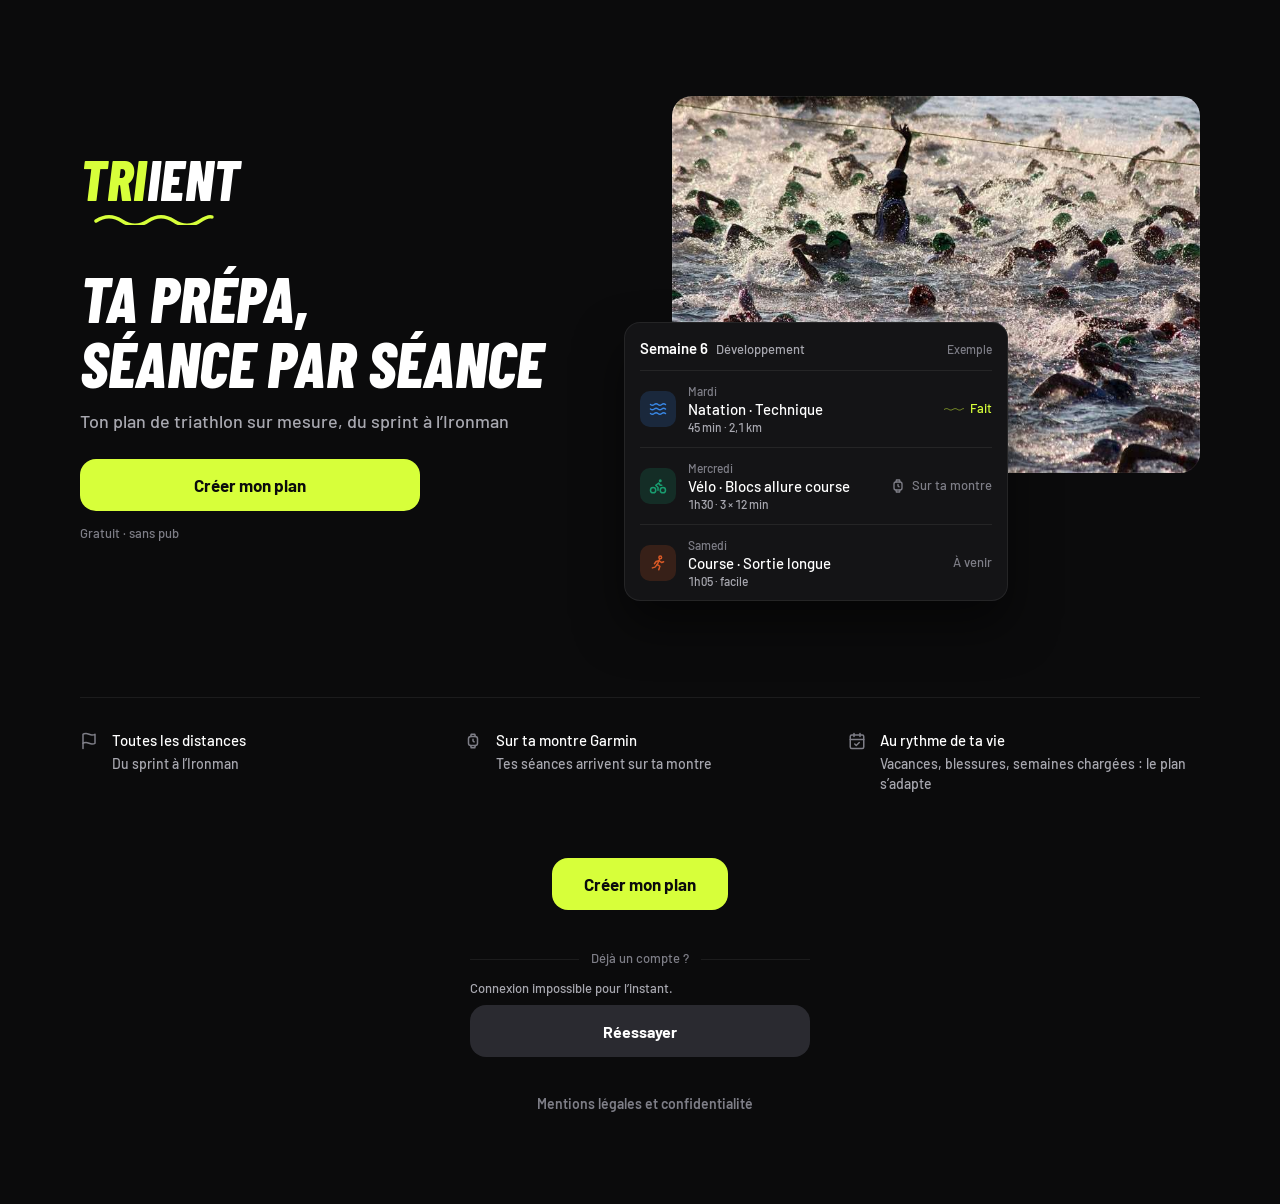
==== commit e6286b4c: "open page" ====
--- a/index.html
+++ b/index.html
@@ -1040,6 +1040,49 @@
 .g-cta{padding:16px;border-radius:20px;background:var(--card);box-shadow:inset 0 0 0 1px var(--brd)}
 .g-ctal{font-family:inherit;font-style:normal;font-weight:600;font-size:16px;text-transform:none;color:var(--t1)}
 .lgs-sum div{padding:12px 0;border-top:1px solid var(--brd)}
+/* Matériel de natation : une ligne par accessoire, cochée en vert */
+.gear-l{display:flex;flex-direction:column;gap:8px}
+.gear-i{display:flex;align-items:center;gap:12px;width:100%;padding:12px 16px;border:0;border-radius:12px;background:var(--card2);color:var(--t1);text-align:left;font:inherit;cursor:pointer}
+.gear-i span{flex:1;min-width:0}
+.gear-i b{display:block;font-size:15px;font-weight:600}
+.gear-i small{display:block;margin-top:2px;font-size:13px;line-height:18px;color:var(--t2)}
+.gear-i i{flex:none;width:24px;height:24px;border-radius:50%;display:grid;place-items:center;box-shadow:inset 0 0 0 2px var(--t3);color:var(--ink)}
+.gear-i[aria-pressed=true]{box-shadow:inset 0 0 0 2px var(--brand)}
+.gear-i[aria-pressed=true] i{background:var(--brand);box-shadow:none}
+/* Matériel de natation dans le déroulé, sous le nom du pas */
+.st .gr{margin-top:2px;font-size:13px;font-weight:600;color:var(--c)}
+/* Installation de l’app : bandeau « navigateur d’une autre appli » et proposition d’installation */
+.inst-h{display:flex;align-items:center;gap:8px;color:var(--brand)}
+.inst-h b{font-size:16px;font-weight:700;color:var(--t1)}
+.inst p{margin:8px 0 0;font-size:14px;line-height:20px;color:#d3d2ca}
+.inst .btns{margin-top:12px}
+.inst-st{margin:10px 0 0;padding-left:20px;font-size:14px;line-height:20px;color:#d3d2ca}
+.inst-st li{margin:4px 0}
+.inst-st svg{display:inline-block;vertical-align:-3px;margin:0 2px}
+.wl .inst{margin:16px 0;text-align:left}
+.wl .inst-st li{display:list-item;padding:0}
+.wl .inst-st b,.wl .inst-h b{display:inline;font-size:inherit}
+.wl .inst-h b{font-size:16px}
+/* « Ton plan est prêt » : la première semaine du plan avant la création du compte */
+.lgs-line{margin:0 0 16px;font-size:15px;line-height:20px;color:var(--t2)}
+.lgs-wk{width:100%;max-width:380px;margin:0 0 20px}
+.lgs-more{margin:0;padding:12px 0 14px;border-top:1px solid var(--brd);font-size:13px;line-height:18px;color:var(--t2)}
+/* Bandeau compact : texte à gauche, flèche vers le menu de l’appli en haut à droite */
+.inapp{position:relative;margin:0 0 16px;padding:12px 48px 12px 16px;border-radius:14px;background:#2a2410;box-shadow:inset 0 0 0 1px rgba(255,196,0,.35);text-align:left}
+.inapp-tx b{display:block;font-size:15px;line-height:20px;font-weight:700;color:var(--t1)}
+.inapp-tx p{margin:4px 0 0;font-size:14px;line-height:20px;color:#d3d2ca}
+.inapp-tx p b{display:inline;font-size:inherit;color:#ffc400}
+.inapp-bt{display:flex;flex-wrap:wrap;align-items:center;gap:4px 16px;margin-top:6px}
+.inapp-bt .btn{width:auto;height:40px;padding:0 16px;font-size:14px}
+.inapp-cp{min-height:32px;padding:0;border:0;background:none;font:inherit;font-size:13px;line-height:18px;color:var(--t2);text-decoration:underline;text-underline-offset:2px;text-align:left;cursor:pointer}
+.inapp-ar{position:absolute;top:10px;right:12px;width:28px;height:28px;fill:none;stroke:#ffc400;stroke-width:2.2;stroke-linecap:round;stroke-linejoin:round}
+.land .inapp{margin:0;border-radius:0;box-shadow:inset 0 -1px 0 rgba(255,196,0,.35)}
+.ld-acc{width:100%;max-width:340px;margin:40px auto 0}
+.ld-acc .ld-or{margin-top:0}
+.land .inapp+.ld-band{height:clamp(132px,18vh,168px)}
+.ld-legal{margin:24px auto 0;color:var(--t3)}
+/* Accueil visiteur : bloc de connexion en bas */
+@media (min-width:960px){.ld-end{justify-content:center}}
 </style>
 </head>
 <body>
@@ -1065,7 +1108,11 @@
   var m=/[?&]profil=([\w-]{1,24})(?:&|$)/.exec(location.search||'');
   return m?m[1]:'';
 })();
-var KEY='triient:v1'+(DEV?':dev-'+DEV:'');
+/* ?visiteur (en local seulement) : la page d'accueil comme pour un nouveau visiteur, même si tu es connecté. Stockage à part,
+   vidé à la première ouverture de l'onglet (puis gardé, pour pouvoir remplir le formulaire jusqu'à « Ton plan est prêt »). Ton plan n'est pas touché. */
+var VISIT=!DEV&&/^(localhost|127\.0\.0\.1|\[::1\])$/.test(location.hostname)&&/[?&]visiteur(?:[=&]|$)/.test(location.search||'');
+var KEY='triient:v1'+(DEV?':dev-'+DEV:VISIT?':visiteur':'');
+if(VISIT)try{if(!sessionStorage.getItem('triient-visiteur')){localStorage.removeItem(KEY);sessionStorage.setItem('triient-visiteur','1');}}catch(e){}
 // Ancien nom de l'app : les données enregistrées sous l'ancienne clé sont reprises une fois, puis l'ancienne clé est effacée.
 try{(function(o){var v=localStorage.getItem(o);if(v===null)return;if(localStorage.getItem(KEY)===null)localStorage.setItem(KEY,v);localStorage.removeItem(o);})('ironman-sables-2027:v1'+(DEV?':dev-'+DEV:''));}catch(e){}
 var PUB_API='https://triient.morgancabironman.workers.dev';
@@ -1097,6 +1144,8 @@
 function loadRaceCfg(){
   var s=null;try{s=JSON.parse(localStorage.getItem(KEY));}catch(e){}
   if(s&&s.race&&s.race.date&&s.race.start)return {cfg:s.race,fresh:false};
+  // plan rempli, connexion pas encore faite : on calcule déjà ce plan pour en montrer la première semaine (state.race reste vide)
+  var p=s&&s.ui&&s.ui.pendingRace;if(p&&p.date&&p.start)return {cfg:p,fresh:true,pending:true};
   var used=s&&((s.done&&Object.keys(s.done).length)||(s.sv&&s.sv.url)||(s.ui&&(s.ui.tab||s.ui.welcomed||s.ui.dflt||s.ui.prof)));
   return {cfg:SABLES,fresh:!used,migrate:!!used};
 }
@@ -1448,10 +1497,80 @@
 // wk = séance structurée (syntaxe d'intervals.icu) : les cibles {S:..} {B:..} {R:..} sont remplacées à l'envoi (voir wkTgt)
 function WK(a){return a.join('\n');}
 function repW(n,work,rest){return n>1?(n-1)+'x\n'+work+'\n'+rest+'\n\n'+work:work;}
+/* Matériel de natation (Plus → Mon entraînement) : state.ui.prof.gear = {pull, pads, board, fins, snorkel}, lu ici dès le démarrage
+   car le plan est construit avant l'état. Sans réglage (null), les séances restent telles quelles ; un réglage vide ({}) veut dire
+   « aucun accessoire ». Le matériel change le texte des séances (éducatifs, séries de bras, conseils), jamais les distances :
+   totaux, séance envoyée à la montre et associations Garmin restent identiques. */
+var GEAR=(function(){try{var s=JSON.parse(localStorage.getItem(KEY)),g=s&&s.ui&&s.ui.prof&&s.ui.prof.gear;return g&&typeof g==='object'?g:null;}catch(e){return null;}})();
+// éducatifs de l'échauffement : ceux que le matériel rend possibles d'abord, complétés par les classiques sans matériel
+function gearDrillList(){
+  var g=GEAR,d=[];
+  if(g.snorkel)d.push('rattrapé avec tuba frontal');
+  if(g.fins)d.push('6 temps sur le côté avec palmes');
+  if(g.board)d.push('jambes avec planche');
+  ['rattrapé','poings fermés','6 temps'].forEach(function(x){if(d.length<4&&!d.some(function(y){return y.indexOf(x)===0;}))d.push(x);});
+  return d;
+}
+function gearDrills(){return gearDrillList().join(', ');}
+function gearize(t){
+  var g=GEAR;if(!g)return t;
+  t=t.replace(/4 × 50 m éducatifs( \([^)]*\))?/,function(){return '4 × 50 m éducatifs ('+gearDrills()+')';});
+  t=t.replace('2 × 200 m en pull-buoy {s:end}',g.pull&&g.pads?'2 × 200 m en pull-buoy + plaquettes {s:end}':g.pull?'2 × 200 m en pull-buoy {s:end}':g.pads?'2 × 200 m avec plaquettes {s:end}':'2 × 200 m en travaillant les bras, battements de jambes réduits {s:end}');
+  // la dernière série avec matériel figure désormais dans le déroulé
+  t=t.replace('Dernière série en pull-buoy si tu veux travailler le gainage',g.pull||g.pads?'':'Dernière série : battements de jambes légers, corps gainé et bien aligné');
+  if(!g.pull){
+    t=t.replace(', pull-buoy optionnel','');
+    t=t.replace('Un 300 m sur deux avec pull-buoy','Un 300 m sur deux avec des battements de jambes réduits');
+  }
+  return t;
+}
+// conseils d'usage : sur les séances de technique, et dès que des plaquettes sont prévues
+function gearNotes(title,lines){
+  var g=GEAR,out=[],t=[];if(!g)return out;
+  if(/Technique/.test(title)){
+    if(g.snorkel)t.push('tuba frontal pour sentir la traction et l’alignement sans penser à respirer');
+    if(g.fins)t.push('palmes pour les éducatifs seulement, pas pour le corps de séance : elles faussent l’allure');
+    if(t.length)out.push('Ton matériel : '+t.join(' ; '));
+  }
+  if(lines.some(function(l){return /plaquettes/.test(l);}))out.push('Plaquettes : pas plus d’un quart de la séance, et retire-les à la moindre gêne à l’épaule');
+  return out;
+}
 function swimSession(title,tag,goal,segs,sum,extra,wk){
-  var tot=0,lines=[];segs.forEach(function(s){lines.push(s[0]);tot+=s[1];});
-  return S('swim',title,tag,Math.max(15,R5(tot*22/1000)),lines.concat(extra||[]),{m:tot,sum:sum,goal:goal,wk:wk});
-}
+  var tot=0,lines=[];segs.forEach(function(s){lines.push(gearize(s[0]));tot+=s[1];});
+  if(GEAR&&!GEAR.pull){title=title.replace('Endurance & pull','Endurance & bras');if(sum)sum=sum.replace(' pull',' bras');}
+  return S('swim',title,tag,Math.max(15,R5(tot*22/1000)),lines.concat((extra||[]).map(gearize).filter(Boolean),gearNotes(title,lines)),{m:tot,sum:sum,goal:goal,wk:wk});
+}
+/* Le matériel dans le déroulé : un pas peut porter une étiquette avant sa distance (« - Pull-buoy 200mtr {S:end} »). Elle s'affiche
+   sous le pas dans l'app et part vers la montre comme consigne. Étiquettes sans chiffre, pour ne pas se confondre avec la distance.
+   Sans réglage (GEAR null), aucune étiquette : la séance structurée reste exactement celle d'origine. */
+var CAP=function(x){return x.charAt(0).toUpperCase()+x.slice(1);};
+function gearArms(){var g=GEAR;return g.pull&&g.pads?'Pull-buoy + plaquettes':g.pull?'Pull-buoy':g.pads?'Plaquettes':'Bras, jambes légères';}
+// échauffement : easy m souples, puis 4 × 50 m d'éducatifs, chacun avec son matériel
+function wuDrills(easy){
+  if(!GEAR)return '- '+(easy+200)+'mtr {S:easy}';
+  var d=gearDrillList();if(d.length<4)d.push('godille');
+  return ['- '+easy+'mtr {S:easy}'].concat([].concat.apply([],d.map(function(x,i){var l='- '+CAP(x.replace('6 temps','six temps'))+' 50mtr {S:easy}';return i<3?[l,'- 15s rest']:[l];}))).join('\n');
+}
+// série de répétitions de dist m, chacune avec son étiquette ('' = sans matériel). Toutes sans étiquette : même texte que repW.
+function gearReps(labs,dist,key,rest){
+  var w=function(l){return '- '+(l?l+' ':'')+dist+'mtr {S:'+key+'}';},r='- '+rest+' rest',n=labs.length,out=[],i=0;
+  if(n>=4&&labs[0]!==labs[1]&&labs.every(function(l,j){return l===labs[j%2];})){   // alternance sur toute la série
+    var k=Math.floor(n/2),o=n%2;   // impair : une répétition seule d'abord, puis k × [b, a]
+    if(o)out.push(w(labs[0]),r,'');
+    out.push(k+'x',w(labs[o]),r,w(labs[1-o]),r);
+    return out.join('\n');
+  }
+  while(i<n){
+    var j=i;while(j<n&&labs[j]===labs[i])j++;
+    var c=j-i;
+    if(j===n)out.push(repW(c,w(labs[i]),r));
+    else out.push(c>1?c+'x\n'+w(labs[i])+'\n'+r+'\n':w(labs[i])+'\n'+r);
+    i=j;
+  }
+  return out.join('\n');
+}
+// étiquettes par répétition : f(i) renvoie l'étiquette de la i-ème, seulement si un matériel est réglé
+function gLabs(n,f){var a=[];for(var i=0;i<n;i++)a.push(GEAR?f(i,GEAR)||'':'');return a;}
 function swimA(w,kind,ph,t){
   var n;
   if(kind==='rec'){
@@ -1460,7 +1579,7 @@
       ['Échauffement 500 m : 300 m souple {s:easy} + 4 × 50 m éducatifs (rattrapé, poings fermés), récup 15 s',500],
       ['Corps de séance : '+n+' × 100 m crawl très aisé {s:easy}, récup 15 s. Compte tes mouvements de bras par longueur et garde-le stable',n*100],
       ['Retour au calme 100 m : dos ou nage libre souple',100]],n+' × 100 m très aisé',undefined,
-      WK(['Warmup','- 500mtr {S:easy}','','Main',repW(n,'- 100mtr {S:easy}','- 15s rest'),'','Cooldown','- 100mtr {S:easy}']));
+      WK(['Warmup',wuDrills(300),'','Main',gearReps(gLabs(n,function(i,g){return g.snorkel&&i<Math.ceil(n/2)?'Tuba frontal':'';}),100,'easy','15s'),'','Cooldown','- 100mtr {S:easy}']));
   }
   if(kind==='taper'){
     n=Math.max(2,Math.round((t-900)/400));
@@ -1478,7 +1597,7 @@
       ['Corps de séance : '+n+' × 200 m crawl aisé {s:end}, récup 20 s. Objectif : même temps sur chaque 200 m',n*200],
       ['Retour au calme 100 m souple',100]],n+' × 200 m aisé',
       ['Points techniques : entrée de main dans l’alignement de l’épaule, expiration complète dans l’eau, rotation des hanches'],
-      WK(['Warmup','- 500mtr {S:easy}','','Main',repW(n,'- 200mtr {S:end}','- 20s rest'),'','Cooldown','- 100mtr {S:easy}']));
+      WK(['Warmup',wuDrills(300),'','Main',gearReps(gLabs(n,function(i,g){return g.snorkel&&i<Math.ceil(n/2)?'Tuba frontal':(g.pull||g.pads)&&i===n-1?gearArms():'';}),200,'end','20s'),'','Cooldown','- 100mtr {S:easy}']));
   }
   if(ph==='dev'){
     n=Math.max(2,Math.round((t-1200)/200));
@@ -1505,7 +1624,7 @@
       ['Échauffement 300 m souple {s:easy}',300],
       ['Corps de séance : '+n+' × 200 m aisé {s:easy}, récup 15 s, pull-buoy optionnel',n*200],
       ['Retour au calme 100 m souple',100]],n+' × 200 m aisé',undefined,
-      WK(['Warmup','- 300mtr {S:easy}','','Main',repW(n,'- 200mtr {S:easy}','- 15s rest'),'','Cooldown','- 100mtr {S:easy}']));
+      WK(['Warmup','- 300mtr {S:easy}','','Main',gearReps(gLabs(n,function(i,g){return g.pull&&i%2?'Pull-buoy':'';}),200,'easy','15s'),'','Cooldown','- 100mtr {S:easy}']));
   }
   if(kind==='taper'){
     n=Math.max(2,Math.round((t-500)/500));
@@ -1523,7 +1642,7 @@
       ['Corps de séance : '+n+' × 300 m crawl continu {s:end}, récup 30 s',n*300],
       ['Retour au calme 100 m souple',100]],n+' × 300 m continu',
       ['Dernière série en pull-buoy si tu veux travailler le gainage'],
-      WK(['Warmup','- 300mtr {S:easy}','','Main',repW(n,'- 300mtr {S:end}','- 30s rest'),'','Cooldown','- 100mtr {S:easy}']));
+      WK(['Warmup','- 300mtr {S:easy}','','Main',gearReps(gLabs(n,function(i,g){return g.snorkel&&i===0?'Tuba frontal':(g.pull||g.pads)&&i===n-1?gearArms():'';}),300,'end','30s'),'','Cooldown','- 100mtr {S:easy}']));
   }
   if(ph==='dev'){
     n=Math.max(2,Math.round((t-1000)/400));
@@ -1532,7 +1651,7 @@
       ['Série 1 : '+n+' × 400 m crawl {s:end}, récup 30 s. Chaque 400 m un peu plus vite que le précédent si tu le sens',n*400],
       ['Série 2 : 2 × 200 m en pull-buoy {s:end}, récup 20 s',400],
       ['Retour au calme 200 m souple',200]],n+' × 400 m + 2 × 200 pull',undefined,
-      WK(['Warmup','- 400mtr {S:easy}','','Série 1',repW(n,'- 400mtr {S:end}','- 30s rest'),'','Série 2',repW(2,'- 200mtr {S:end}','- 20s rest'),'','Cooldown','- 200mtr {S:easy}']));
+      WK(['Warmup','- 400mtr {S:easy}','','Série 1',repW(n,'- 400mtr {S:end}','- 30s rest'),'','Série 2',gearReps(gLabs(2,gearArms),200,'end','20s'),'','Cooldown','- 200mtr {S:easy}']));
   }
   n=Math.max(2,Math.round((t-500)/600));
   return swimSession('Natation · Eau libre / chenal','Spécifique','Reproduire la natation du jour J : repérage, houle, groupe, combinaison.',[
@@ -1559,7 +1678,7 @@
     ['Échauffement 400 m : 200 m souple {s:easy} + 4 × 50 m éducatifs, récup 15 s',400],
     ['Corps de séance : '+n+' × 300 m aisé {s:end}, récup 20 s. Un 300 m sur deux avec pull-buoy, respiration tous les 3 mouvements',n*300],
     ['Retour au calme 200 m souple {s:easy}',200]],n+' × 300 m aisé',['Garde la même allure du premier au dernier 300 m : c’est une séance d’endurance, pas de vitesse'],
-    WK(['Warmup','- 400mtr {S:easy}','','Main',repW(n,'- 300mtr {S:end}','- 20s rest'),'','Cooldown','- 200mtr {S:easy}']));
+    WK(['Warmup',wuDrills(200),'','Main',gearReps(gLabs(n,function(i,g){return g.pull&&i%2?'Pull-buoy':'';}),300,'end','20s'),'','Cooldown','- 200mtr {S:easy}']));
 }
 /* 2e course (à partir de 10 séances) : footing facile, en plus de la séance de qualité et de la sortie longue */
 function runEasy(w,kind,ph,t){
@@ -1997,6 +2116,7 @@
   else if(n==='legal')openLegal();
   else if(n==='away')openAwayList();
   else if(n==='vt')openVt();
+  else if(n==='gear')openGear();
   else if(n==='acts')openAllActs();
   else if(n==='level')openLevel();
   else if(n==='steps')openSteps();
@@ -2082,12 +2202,8 @@
   var inj0=injCard();
   h+=inj0||missCard();   // blessure en cours : pas de relance sur les séances manquées
   var nxs=nextStep();if(nxs){var nxd=diffDays(parseYmd(nxs.date),today());h+='<p class="hline"><b>Prochaine course : '+esc(nxs.name)+'</b> · '+(nxd?'J-'+nxd:'aujourd’hui')+'</p>';}
-  // installation iOS
-  var ios=/iphone|ipad|ipod/i.test(navigator.userAgent||'');
-  if(!isStandalone()&&!state.ui.hideInstall){
-    if(deferredInstall)h+='<section class="card"><div class="install">'+ic('share',22)+'<div><p><b>Installe l’app</b> sur ton téléphone : elle s’ouvre en plein écran, comme une vraie appli, et marche même sans connexion.</p><div class="btns" style="margin-top:10px"><button class="btn pri" data-act="doinstall" style="height:44px">Installer</button><button class="btn" data-act="hideinstall" style="height:44px">Plus tard</button></div></div></div></section>';
-    else if(ios)h+='<section class="card"><div class="install">'+ic('share',22)+'<div><p><b>Installe l’app</b> : touche le bouton Partager de Safari, puis « Sur l’écran d’accueil ». Elle s’ouvrira en plein écran, comme une vraie appli.</p><button class="chip" style="margin-top:10px;border:0;min-height:32px" data-act="hideinstall">Compris</button></div></div></section>';
-  }
+  // installation : dans le navigateur d'une autre appli, rien ne marche (ni installation ni connexion) : on le dit d'abord
+  h+=inAppHtml('app')||(instDue()?instHtml('accueil'):'');
   h+=todayHtml(st,cur);
   // cette semaine : un seul bloc (jours, avancement, thème)
   h+='<div class="sh"><h2>'+(st.s==='before'?'Première semaine':'Cette semaine')+'</h2><button class="lnk" data-act="gowk" data-w="'+st.w+'">Voir le détail'+ic('right',16)+'</button></div>'+
@@ -2113,7 +2229,7 @@
     '<button class="mhero" data-act="tab" data-tab="plan"><span class="mh-top"><span class="eyebrow">Ma course</span>'+(rd>=0?'<span class="mh-j">J-'+rd+'</span>':'')+'</span><b class="mh-n">'+esc(RNAME)+'</b>'+
       '<span class="mh-s">'+esc(fmtLong(RACE_DATE))+' · '+FMT.n+'</span>'+bar(pct(t.d,t.n))+
       '<span class="mh-f"><span>'+t.d+' / '+t.n+' séances</span><span class="mh-l">Voir mon plan de '+NW+' semaines'+ic('right',16)+'</span></span></button>'+
-    grp('Mon entraînement',mrow('race','Mes courses',stepList().length?stepList().length+' course'+(stepList().length>1?'s':'')+' intermédiaire'+(stepList().length>1?'s':''):'Ajouter une course intermédiaire','steps','','red')+mrow('week','Vacances & blessures',injNow()?esc(injNow().label+' · '+awayDesc(injNow())):aw?aw+' période'+(aw>1?'s':'')+' enregistrée'+(aw>1?'s':''):'Vacances, week-end ou blessure : le plan s’adapte','awaylist','','green')+mrow('plan','Ajuster mon entraînement',CFG.vt||CFG.sc?'Réglage personnalisé · '+NSESS+' séances par semaine':'Séances et heures, sport par sport','vtopen','','blue')+(lvOffered()?mrow('chart','Mon niveau',lvAny()?'Modifier mes temps de référence':'Estimer mes allures en 3 questions','level','','orange'):''))+
+    grp('Mon entraînement',mrow('race','Mes courses',stepList().length?stepList().length+' course'+(stepList().length>1?'s':'')+' intermédiaire'+(stepList().length>1?'s':''):'Ajouter une course intermédiaire','steps','','red')+mrow('week','Vacances & blessures',injNow()?esc(injNow().label+' · '+awayDesc(injNow())):aw?aw+' période'+(aw>1?'s':'')+' enregistrée'+(aw>1?'s':''):'Vacances, week-end ou blessure : le plan s’adapte','awaylist','','green')+mrow('plan','Ajuster mon entraînement',CFG.vt||CFG.sc?'Réglage personnalisé · '+NSESS+' séances par semaine':'Séances et heures, sport par sport','vtopen','','blue')+mrow('swim','Matériel de natation',gearSummary(),'gearopen','','blue')+(lvOffered()?mrow('chart','Mon niveau',lvAny()?'Modifier mes temps de référence':'Estimer mes allures en 3 questions','level','','orange'):''))+
     grp('L’app',mrow('gear','Réglages','Garmin, compte, sauvegarde','settings','','blue')+mrow('share','Partager l’app','Envoyer le lien à un ami','shareapp','','purple'))+
     (acct()&&acct().admin?grp('Propriétaire',mrow('chart','Suivi de l’app','Utilisateurs, courses, progression','tab','data-tab="admin"','grey')):'')+
     '<div style="text-align:center;margin:6px 0 4px"><button class="lnk" data-act="legal" style="margin:0;color:var(--t3)">Mentions légales et confidentialité</button></div>';
@@ -2902,12 +3018,24 @@
   var btn=!cfg?'<div class="g-gbox w"><span class="g-wait">Connexion au serveur…</span></div>':cfg.err?'<p class="small muted" style="margin:0 0 8px">Impossible de joindre le serveur. Vérifie ta connexion.</p><button class="btn" data-act="gateretry">Réessayer</button>':'<div class="g-gbox"><div id="g-btn" style="display:flex;justify-content:center;width:100%"></div></div>';
   var row=function(k,v){return '<div><span>'+k+'</span><b>'+esc(v)+'</b></div>';};
   vw.innerHTML='<div class="gate" style="padding-top:calc(var(--sat) + 40px)"><div class="g-body" style="margin-top:0">'+
-    '<div class="g-slogan" style="margin:0">Dernière étape</div><h1 class="g-t" style="margin-top:10px">Ton plan<br>est prêt</h1>'+
-    '<div class="lgs-sum">'+row('Course',c.name)+row('Date',rd?fmtLong(rd):'')+row('Format',F.n||'')+row('Durée',c.weeks+' semaines')+row('Séances',(c.sessions||8)+' par semaine')+'</div>'+
-    '<div class="g-cta"><div class="g-ctal">Crée ton compte pour le voir</div>'+btn+'<p class="g-fine">Gratuit · sans mot de passe · sans pub<br>Ton plan te suit sur tous tes appareils</p></div>'+
+    inAppHtml('connexion')+'<div class="g-slogan" style="margin:0">Dernière étape</div><h1 class="g-t" style="margin-top:10px">Ton plan<br>est prêt</h1>'+
+    (lgsWeek(c)||'<div class="lgs-sum">'+row('Course',c.name)+row('Date',rd?fmtLong(rd):'')+row('Format',F.n||'')+row('Durée',c.weeks+' semaines')+row('Séances',(c.sessions||8)+' par semaine')+'</div>')+
+    '<div class="g-cta"><div class="g-ctal">Crée ton compte pour voir tes '+c.weeks+' semaines</div>'+btn+'<p class="g-fine">Gratuit · sans mot de passe · sans pub<br>Ton plan te suit sur tous tes appareils</p></div>'+
     '<button class="lnk" data-act="editpending" style="margin:0 0 6px;color:var(--t2)">Modifier ma course</button>'+
     '<button class="lnk" data-act="legal" style="margin:0;color:var(--t3)">Mentions légales et confidentialité</button></div></div>';
   if(cfg&&!cfg.err&&cfg.googleClientId)setTimeout(acctRenderBtn,60);
+}
+/* Aperçu de la première semaine du plan, calculé au chargement à partir de la course en attente (voir loadRaceCfg) :
+   la personne voit ce qu'elle obtient au moment où on lui demande de créer son compte. 4 séances au plus, puis le reste résumé. */
+function lgsWeek(c){
+  var w=PLAN&&PLAN[0];if(!w||!RCFG.pending||CFG.id!==c.id)return '';
+  var all=[];w.days.forEach(function(d){d.sessions.forEach(function(s){if(s.sp!=='rest'&&s.sp!=='race')all.push([d,s]);});});
+  if(!all.length)return '';
+  var rows=all.slice(0,4).map(function(x){var d=x[0],s=x[1];return '<div class="ld-dr sp-'+s.sp+'"><span class="ld-di">'+ic(s.sp,18)+'</span><span class="ld-dt"><small>'+esc(d.name+' '+fmtDay(d.date))+'</small><b>'+esc(s.title)+'</b><small>'+esc(fm(s.min)+(s.sum?' · '+s.sum:''))+'</small></span></div>';}).join('');
+  var more=all.length-4,rd=parseISO(c.date);
+  return '<p class="lgs-line">'+esc(c.name)+(rd?' · '+esc(fmtLong(rd)):'')+'</p>'+
+    '<div class="ld-demo lgs-wk" aria-label="Ta première semaine"><div class="ld-dh"><b>Ta semaine 1</b><span>'+all.length+' séance'+(all.length>1?'s':'')+'</span><em>'+esc(fm(w.min))+'</em></div>'+rows+
+    '<p class="lgs-more">'+(more>0?'+ '+more+' autre'+(more>1?'s':'')+' séance'+(more>1?'s':'')+' cette semaine, puis ':'Puis ')+(c.weeks-1)+' semaines jusqu’au jour J</p></div>';
 }
 function gateNeeded(){
   if(DEV||!LOGIN_REQUIRED||acct()||(state.ui.guest&&SETUP)||/^file:/.test(location.protocol))return false;
@@ -2917,7 +3045,7 @@
   var vw=document.getElementById('view'),cfg=pubCfg,ready=cfg&&!cfg.err&&cfg.googleClientId,body;
   try{document.body.classList.add('setup','gating');}catch(e){}
   vw.className='';gateShown=true;
-  if(!gateTracked&&ready){gateTracked=true;trackOnce('gate_view','');}
+  if(!gateTracked){gateTracked=true;trackOnce('gate_view',srcOf());}   // dès l'affichage, même si le serveur n'a pas encore répondu (avant le 27/11 : après sa réponse)
   body=!cfg?'<div class="g-gbox w"><span class="g-wait">Connexion au serveur…</span></div>':cfg.err?'<p class="small muted" style="margin:0 0 8px">Connexion impossible pour l’instant.</p><button class="btn" data-act="gateretry">Réessayer</button>':'<div class="g-gbox"><div id="g-btn" data-theme="filled_black" style="display:flex;justify-content:center;width:100%"></div></div>';
   /* Page d'accueil (passe « unslop ») : chrome sobre sur le noir de la marque. Le vert ne vit que dans le bouton principal, « TRI »
      et la séance faite, que la vague du logo (la ligne d'eau) marque aussi. La police condensée italique de la charte est réservée au
@@ -2927,26 +3055,27 @@
   // Aperçu d'une semaine type : montre le produit (séances détaillées, cochées par Garmin, envoyées sur la montre)
   var demo=function(sp,icn,day,t,d,st){return '<div class="ld-dr sp-'+sp+'"><span class="ld-di">'+ic(icn,18)+'</span><span class="ld-dt"><small>'+day+'</small><b>'+t+'</b><small>'+d+'</small></span>'+st+'</div>';};
   var photo='Départ d’un triathlon : des dizaines de nageurs s’élancent dans l’eau';
-  vw.innerHTML='<div class="gate land" style="--hero:url('+HERO_IMG+')"><div class="ld-band" role="img" aria-label="'+photo+'"></div><div class="ld-in">'+
+  vw.innerHTML='<div class="gate land" style="--hero:url('+HERO_IMG+')">'+inAppHtml('visiteur')+'<div class="ld-band" role="img" aria-label="'+photo+'"></div><div class="ld-in">'+
     '<div class="ld-main"><div class="ld-copy">'+
       '<div class="ld-brand" role="img" aria-label="Triient"><span class="ld-word"><i>TRI</i>IENT</span>'+wave('ld-wave')+'</div>'+
       '<h1 class="ld-t">Ta prépa, <span class="ld-nw">séance par séance</span></h1>'+
-      '<p class="ld-s">Choisis ta course de triathlon, ton niveau et tes jours d’entraînement : Triient prépare chaque séance jusqu’au jour J, du sprint à l’Ironman</p>'+
+      // page volontairement simple : un message, un seul bouton ; la connexion des comptes existants est en bas de page
+      '<p class="ld-s">Ton plan de triathlon sur mesure, du&nbsp;sprint à&nbsp;l’Ironman</p>'+
       '<div class="ld-cta" id="g-cta"><button class="btn pri ld-go" data-act="gateguest">Créer mon plan</button>'+
-        '<p class="ld-fine">Gratuit et sans pub · ton compte se crée en un clic, une fois ta course choisie</p>'+
-        '<div class="ld-or">Déjà un compte ?</div>'+body+'</div>'+
+        '<p class="ld-fine">Gratuit · sans pub</p></div>'+
     '</div><div class="ld-show"><div class="ld-photo" role="img" aria-label="'+photo+'"></div>'+
       '<div class="ld-demo" aria-label="Exemple de semaine"><div class="ld-dh"><b>Semaine 6</b><span>Développement</span><em>Exemple</em></div>'+
         demo('swim','swim','Mardi','Natation · Technique','45 min · 2,1 km','<span class="ld-st ok">'+wave('ld-ok')+'Fait</span>')+
         demo('bike','bike','Mercredi','Vélo · Blocs allure course','1h30 · 3 × 12 min','<span class="ld-st">'+ic('watch',16)+'Sur ta montre</span>')+
         demo('run','run','Samedi','Course · Sortie longue','1h05 · facile','<span class="ld-st">À venir</span>')+
-        '<p class="ld-dn">Faite avec ta montre Garmin, la séance se coche toute seule</p></div>'+
+      '</div>'+
     '</div></div>'+
-    '<ul class="ld-feat">'+feat('race','Toutes les distances','Du sprint à l’Ironman, préparé sur 4 à 52 semaines')+
-      feat('watch','Sur ta montre Garmin','Tes séances arrivent sur ta montre avec leurs allures et se cochent une fois faites')+
-      feat('week','Au rythme de ta vie','Tu choisis tes séances par semaine ; vacances, week-ends chargés, blessures et courses de préparation sont pris en compte')+'</ul>'+
-    '<div class="ld-end"><button class="btn pri ld-go" data-act="gateguest">Créer mon plan</button>'+
-      '<button class="lnk" data-act="legal">Mentions légales et confidentialité</button></div>'+
+    '<ul class="ld-feat">'+feat('race','Toutes les distances','Du sprint à l’Ironman')+
+      feat('watch','Sur ta montre Garmin','Tes séances arrivent sur ta montre')+
+      feat('week','Au rythme de ta vie','Vacances, blessures, semaines chargées : le plan s’adapte')+'</ul>'+
+    '<div class="ld-end"><button class="btn pri ld-go" data-act="gateguest">Créer mon plan</button></div>'+
+    '<div class="ld-acc" id="g-login"><div class="ld-or">Déjà un compte ?</div>'+body+'</div>'+
+    '<button class="lnk ld-legal" data-act="legal">Mentions légales et confidentialité</button>'+
   '</div></div>';
   if(ready)setTimeout(acctRenderBtn,60);
 }
@@ -3014,7 +3143,8 @@
     .then(function(j){
       if(!j.ok)throw new Error(j.error||'Connexion refusée');
       state.ui.acct={token:j.token,email:j.user.email,name:j.user.name,v:0,t:0,sig:'',paused:false};save0();
-      track('login','');
+      track('login',j.user.isNew?'nouveau':'');
+      if(j.user.isNew)track('signup',srcOf());   // compte créé à l'instant
       return acctAfterLogin();
     }).catch(function(e){toast('Connexion impossible : '+(((e&&e.message)==='Failed to fetch')?'serveur injoignable':((e&&e.message)||e)));});
 }
@@ -3128,6 +3258,17 @@
 function statsOn(){try{return !(state.ui&&state.ui.noStats)&&navigator.doNotTrack!=='1'&&window.doNotTrack!=='1';}catch(e){return true;}}
 // Étapes de l'entonnoir d'inscription : une seule fois par appareil, pour que l'entonnoir compte des visiteurs et non des affichages
 function trackOnce(name,prop){var tk=state.ui.tk||(state.ui.tk={});if(tk[name])return;tk[name]=1;save0();track(name,prop);}
+/* Source de la personne, retenue à sa première visite : ?utm_source=… dans le lien, sinon l'appli qui a ouvert le lien (Instagram…),
+   sinon le site d'où elle vient, sinon « direct ». Ajoutée aux étapes de l'inscription pour savoir quel canal amène des comptes. */
+function srcOf(){
+  if(state.ui.src)return state.ui.src;
+  var s='';
+  try{var m=/[?&]utm_source=([^&#]+)/.exec(location.search||'');if(m)s=decodeURIComponent(m[1]);}catch(e){}
+  if(!s){var a=inAppName();if(a&&a!=='app')s=a;}
+  if(!s){try{var r=document.referrer?new URL(document.referrer).hostname.replace(/^(www|m|l|lm)\./,''):'';if(r&&r!==location.hostname)s=r;}catch(e){}}
+  s=String(s||'direct').toLowerCase().replace(/[^a-z0-9.\-_]/g,'').slice(0,40)||'direct';
+  state.ui.src=s;save0();return s;
+}
 function track(name,prop){
   if(DEV||!statsOn()||/^file:/.test(location.protocol)||/^(localhost|127\.0\.0\.1|\[::1\])$/.test(location.hostname))return;   // local : tests et développement ne comptent pas
   if(state.ui.own||(acct()&&acct().admin))return;   // les appareils du propriétaire ne comptent pas non plus
@@ -3154,9 +3295,14 @@
 }
 var deferredInstall=null;
 window.addEventListener('beforeinstallprompt',function(e){e.preventDefault();deferredInstall=e;try{if(document.getElementById('view'))render(true);}catch(x){}});
-window.addEventListener('appinstalled',function(){deferredInstall=null;state.ui.hideInstall=true;save();try{render(true);}catch(x){}});
+window.addEventListener('appinstalled',function(){deferredInstall=null;state.ui.instDone=true;save();track('appinstalled','');try{render(true);}catch(x){}});
 function isStandalone(){return (window.navigator.standalone===true)||(window.matchMedia&&matchMedia('(display-mode: standalone)').matches);}
-function doInstall(){if(!deferredInstall)return;deferredInstall.prompt();deferredInstall.userChoice.then(function(){deferredInstall=null;render(true);});}
+// where : écran d'où vient le geste (accueil, bienvenue), pour le suivi. Refus dans la fenêtre du navigateur = « Plus tard ».
+function doInstall(where){
+  if(!deferredInstall)return;
+  var p=deferredInstall;track('install_click',where||'');p.prompt();
+  p.userChoice.then(function(c){var ok=c&&c.outcome==='accepted';track(ok?'install_accepted':'install_dismissed',where||'');deferredInstall=null;if(ok){state.ui.instDone=true;save();render(true);}else instLater(true);},function(){});
+}
 function shareApp(){
   var url=location.href.split('#')[0].split('?')[0];
   if(navigator.share){navigator.share({title:'Triient',text:'Un plan d’entraînement triathlon sur mesure, gratuit.',url:url}).catch(function(){});return;}
@@ -3277,8 +3423,97 @@
     state.done={};state.links={};state.ui.missed={};state.ui.away=[];state.ui.sent={};state.ui.race={};state.ui.welcomed=undefined;
   }
   (SETUP?trackOnce:track)(SETUP?'plan_created':'plan_changed',cls+'|'+nsess+'s|l'+d.level);
-  if(SETUP&&loginOn()){state.ui.pendingRace=cfg;save();trackOnce('login_step','');window.scrollTo(0,0);render(false);return;}
+  if(SETUP&&loginOn()){state.ui.pendingRace=cfg;save();trackOnce('login_step',srcOf());window.scrollTo(0,0);location.reload();return;}   // rechargé : le plan de cette course est calculé pour l'aperçu
   state.race=cfg;save();location.reload();
+}
+/* ---------- Installation de l'app ----------
+   1. Navigateurs intégrés (Instagram, Facebook, Messenger, TikTok, WhatsApp…) : on n'y peut ni installer l'app ni se connecter avec Google
+      (Google y bloque souvent la connexion). On le dit dès l'arrivée, avec un bouton pour ouvrir le lien dans le vrai navigateur.
+   2. Proposition d'installation : sur la présentation qui suit la création du plan, puis en carte sur l'Accueil.
+      « Plus tard » la repousse de 7 jours ; elle s'arrête après 3 refus.
+   3. Parcours mesuré par les compteurs anonymes (voir le bloc « Installation de l'app » du suivi), une fois par jour et par appareil
+      pour les affichages. */
+var INST_LATER_DAYS=7,INST_MAX_NO=3;
+function uaStr(){try{return navigator.userAgent||'';}catch(e){return '';}}
+function isIOS(){var u=uaStr();try{return /iphone|ipad|ipod/i.test(u)||(navigator.platform==='MacIntel'&&navigator.maxTouchPoints>1);}catch(e){return false;}}
+function isAndroid(){return /android/i.test(uaStr());}
+// nom de l'appli qui a ouvert le lien dans son propre navigateur ('app' si on ne sait pas laquelle), '' dans un vrai navigateur
+function inAppName(){
+  var u=uaStr();
+  if(isStandalone())return '';
+  var L=[['Instagram',/Instagram/],['Messenger',/Messenger|FB_IAB\/MESSENGER/i],['Facebook',/FBAN|FBAV|FB_IAB|FBIOS/],['TikTok',/musical_ly|BytedanceWebview|TikTok/i],
+    ['Snapchat',/Snapchat/],['LinkedIn',/LinkedInApp/],['X',/Twitter/],['WhatsApp',/WhatsApp/],['Google',/GSA\//],['Pinterest',/Pinterest/],['WeChat',/MicroMessenger/],['Line',/\bLine\//]];
+  for(var i=0;i<L.length;i++)if(L[i][1].test(u))return L[i][0];
+  if(isAndroid()&&/; wv\)/.test(u))return 'app';                       // WebView Android
+  if(isIOS()&&/AppleWebKit/.test(u)&&!/Safari\//.test(u))return 'app';  // WebView iOS : Safari, Chrome, Firefox et Edge ont « Safari/ »
+  return '';
+}
+// compteur d'affichage : une fois par jour et par appareil pour chaque couple événement / propriété
+function trackDay(e,p){var k=e+'|'+p,d=isoDate(today()),m=state.ui.tkd||(state.ui.tkd={});if(m[k]===d)return;m[k]=d;save0();track(e,p);}
+function appLink(){return location.origin+location.pathname;}
+
+/* Bandeau compact en haut de page : le geste exact à faire dans l'appli (menu en haut à droite), une flèche vers ce menu,
+   et « copie le lien » en secours. iPhone : aucun lien ne peut forcer l'ouverture de Safari depuis Instagram (essayé avec
+   x-safari-https://, bloqué), donc pas de bouton. Android : « Ouvrir dans Chrome » passe par un lien intent://. */
+function inAppHtml(where){
+  var app=inAppName();if(!app)return '';
+  trackDay('inapp_view',app.toLowerCase()+':'+where);
+  var ios=isIOS(),br=ios?'Safari':'Chrome',meta=app==='Instagram'||app==='Facebook'||app==='Messenger';
+  var how=ios?(meta?'Touche <b>•••</b> en haut à droite, puis «&nbsp;Ouvrir dans le navigateur externe&nbsp;»':'Touche <b>•••</b> ou le bouton de partage, puis «&nbsp;Ouvrir dans Safari&nbsp;» ou «&nbsp;Ouvrir dans le navigateur&nbsp;»')
+             :'Touche <b>⋮</b> en haut à droite, puis «&nbsp;Ouvrir dans Chrome&nbsp;» ou «&nbsp;Ouvrir dans le navigateur&nbsp;»';
+  var arrow='<svg class="inapp-ar" viewBox="0 0 24 24" aria-hidden="true"><path d="M7 17 17 7M9 7h8v8"/></svg>';
+  return '<section class="inapp" role="note"><div class="inapp-tx"><b>Ouvre Triient dans '+br+'</b>'+
+    '<p>'+how+'</p><div class="inapp-bt">'+(ios?'':'<button class="btn pri" data-act="inappopen">Ouvrir dans Chrome</button>')+
+    '<button class="inapp-cp" data-act="inappcopy">'+(ios?'Ou copie le lien et colle-le dans Safari':'Copier le lien')+'</button></div></div>'+arrow+'</section>';
+}
+function inAppOpen(){
+  var u=appLink();
+  track('inapp_action','chrome');
+  location.href='intent://'+u.replace(/^https?:\/\//,'')+'#Intent;scheme=https;package=com.android.chrome;S.browser_fallback_url='+encodeURIComponent(u)+';end';
+}
+function inAppCopy(){
+  track('inapp_action','copy');
+  var u=appLink(),ok=function(){toast(isIOS()?'Lien copié : colle-le dans Safari':'Lien copié : colle-le dans Chrome');};
+  var old=function(){
+    try{var t=document.createElement('textarea');t.value=u;t.setAttribute('readonly','');t.style.cssText='position:fixed;opacity:0';document.body.appendChild(t);t.select();t.setSelectionRange(0,u.length);
+      var r=document.execCommand('copy');document.body.removeChild(t);if(r){ok();return;}}catch(e){}
+    toast(u);
+  };
+  try{if(navigator.clipboard&&navigator.clipboard.writeText){navigator.clipboard.writeText(u).then(ok,old);return;}}catch(e){}
+  old();
+}
+
+// façon d'installer ici : 'prompt' (bouton du navigateur), 'ios' (Partager → écran d'accueil), 'android' (menu du navigateur), '' (rien à proposer)
+function instWay(){
+  if(isStandalone()||inAppName()||state.ui.instDone)return '';
+  if(deferredInstall)return 'prompt';
+  if(isIOS())return 'ios';
+  if(isAndroid())return 'android';
+  return '';
+}
+// la carte de l'Accueil revient 7 jours après « Plus tard », jusqu'à 3 refus. L'ancien « Plus tard » définitif compte comme un refus.
+function instDue(){
+  var l=state.ui.instLater;
+  if(state.ui.hideInstall){delete state.ui.hideInstall;if(!l)l=state.ui.instLater={n:1,until:''};save0();}
+  return !l||(l.n<INST_MAX_NO&&(!l.until||isoDate(today())>=l.until));
+}
+function instHtml(where){
+  var k=instWay();if(!k)return '';
+  trackDay('install_card_view',where+':'+k);
+  var why='<p>Ton plan s’ouvre en plein écran depuis l’écran d’accueil, comme une vraie appli, et marche sans connexion, même au bord du bassin.</p>';
+  var later='<button class="btn" data-act="instlater">Plus tard</button>';
+  if(where==='bienvenue')later='';   // la présentation a déjà son bouton « C’est parti »
+  var body=k==='prompt'?'<div class="btns"><button class="btn pri" data-act="doinstall" data-v="'+where+'">Installer l’app</button>'+later+'</div>':
+    '<ol class="inst-st">'+(k==='ios'?
+      '<li>Touche le bouton <b>Partager</b> '+ic('share',16)+' de Safari, en bas de l’écran ou dans le menu <b>•••</b></li><li>Choisis <b>« Sur l’écran d’accueil »</b></li><li>Touche <b>Ajouter</b></li>':
+      '<li>Touche le menu <b>⋮</b> de ton navigateur</li><li>Choisis <b>« Installer l’application »</b> ou <b>« Ajouter à l’écran d’accueil »</b></li>')+'</ol>'+
+    (later?'<div class="btns">'+later+'</div>':'');
+  return '<section class="card inst"><div class="inst-h">'+ic('share',20)+'<b>Installe Triient sur ton téléphone</b></div>'+why+body+'</section>';
+}
+function instLater(silent){
+  var l=state.ui.instLater||{n:0};l.n++;l.until=isoDate(addDays(today(),INST_LATER_DAYS));state.ui.instLater=l;save();
+  if(!silent)track('install_later',String(l.n));
+  render(true);
 }
 /* ---------- Catalogue de courses ----------
    Grandes courses récurrentes : [nom, ville, pays, format, mois habituel (1-12), options]. On ne donne qu'un MOIS habituel (les dates changent chaque
@@ -3654,6 +3889,33 @@
   document.getElementById('sheetbg').classList.remove('on');sheetKey=null;sheetDepth=0;syncUrl(false);
   location.reload();
 }
+/* ---------- Matériel de natation (Plus → Mon entraînement) ----------
+   Le matériel coché adapte le texte des séances de natation (voir gearize), jamais les distances. Il est rangé dans le profil
+   (state.ui.prof.gear, sauvegardé avec le compte) et le plan est reconstruit au rechargement, comme pour « Ajuster mon entraînement ». */
+var GEAR_UI=[['pull','Pull-buoy','Séries de bras : traction et gainage, jambes au repos'],['pads','Plaquettes','Force de traction, sur de courtes séries'],
+  ['board','Planche','Jambes seules : battements et position du corps'],['fins','Palmes','Éducatifs plus faciles : glisse et rotation'],
+  ['snorkel','Tuba frontal','Traction et alignement, sans penser à respirer']],gearDraft=null;
+function gearSummary(){if(!GEAR)return 'Pull-buoy, plaquettes, planche… : adapte tes séances';var l=GEAR_UI.filter(function(x){return GEAR[x[0]];}).map(function(x){return x[1].toLowerCase();});return l.length?l.join(', ').replace(/^./,function(c){return c.toUpperCase();}):'Sans accessoire';}
+function openGear(){gearDraft=Object.assign({},GEAR||{});renderGear();sheetRoute('gear');}
+function renderGear(){
+  var sh=document.getElementById('sheet'),st=sh.scrollTop;
+  var b='<p class="small muted" style="margin:0 0 12px">Coche ce que tu emportes à la piscine : les éducatifs et les séries de bras de tes séances s’adaptent. Les distances ne changent pas.</p><div class="gear-l">'+
+    GEAR_UI.map(function(x){var on=!!gearDraft[x[0]];return '<button class="gear-i" data-act="geartog" data-v="'+x[0]+'" aria-pressed="'+on+'"><span><b>'+x[1]+'</b><small>'+x[2]+'</small></span><i>'+(on?ic('check',16):'')+'</i></button>';}).join('')+'</div>'+
+    '<button class="btn pri" data-act="gearsave" style="margin:16px 0 8px">Adapter mes séances</button>'+
+    (GEAR?'<button class="btn" data-act="gearclear" style="margin:0 0 8px">Revenir aux séances d’origine</button>':'')+
+    '<p class="small muted" style="margin:8px 0 0">Rien de coché : les séances proposent des alternatives sans accessoire.</p>';
+  showSheet('Matériel de natation','Adapte tes séances à ce que tu as',b);
+  sh.scrollTop=st;
+}
+// g : matériel retenu ({} = aucun accessoire), ou null pour revenir aux séances d'origine
+function gearApply(g){
+  var p=state.ui.prof=state.ui.prof||{};
+  if(g)p.gear=g;else delete p.gear;
+  state.ui.flash=g?'Séances de natation adaptées':'Séances de natation d’origine';save();
+  document.getElementById('sheetbg').classList.remove('on');sheetKey=null;sheetDepth=0;syncUrl(false);
+  location.reload();
+}
+function gearSave(){var g={};GEAR_UI.forEach(function(x){if(gearDraft&&gearDraft[x[0]])g[x[0]]=true;});gearApply(g);}
 /* ---------- Distance estimée des séances vélo / course : durée de chaque bloc × vitesse cible ----------
    Vitesses : celles calculées depuis tes activités Garmin (autoProf) ; à défaut, repères par défaut (ou seuil saisi pour la course). */
 var DEF_RUN={soft:430,z2:390,tempo:330,im:375},DEF_BIKE={soft:23,z2:26,ft:28,sw:30,im:28};
@@ -3710,13 +3972,13 @@
     if(!t){close();return;}
     if((m=/^(\d+)x$/.exec(t))){close();grp={n:+m[1],steps:[]};return;}
     if(t.charAt(0)!=='-'){close();if(/^warmup$/i.test(t))sec='warm';else if(/^cooldown$/i.test(t))sec='cool';else{sec='main';if(!/^main$/i.test(t))rows.push({k:'head',text:t});}return;}
-    m=/^-\s+(\d+)(m|s|mtr|km)(?:\s+(rest|\{([RBS]):(\w+)\}))?$/.exec(t);
+    m=/^-\s+(?:(\D[^{]*?)\s+)?(\d+)(m|s|mtr|km)(?:\s+(rest|\{([RBS]):(\w+)\}))?$/.exec(t);   // étiquette facultative avant la durée (matériel de natation)
     if(!m)return;
-    var st={sec:sec,dur:durTxt(+m[1],m[2]),val:+m[1],u:m[2],rest:m[3]==='rest',t:m[4],key:m[5]};
+    var st={sec:sec,dur:durTxt(+m[2],m[3]),val:+m[2],u:m[3],rest:m[4]==='rest',t:m[5],key:m[6],lab:m[1]||''};
     if(grp)grp.steps.push(st);
     else{
       var prev=rows[rows.length-1],f=prev&&prev.k==='rep'&&prev.steps[0];
-      if(f&&f.dur===st.dur&&f.t===st.t&&f.key===st.key)prev.n++;      // « (n-1) × [effort + récup] » puis un dernier effort = « n × »
+      if(f&&f.dur===st.dur&&f.t===st.t&&f.key===st.key&&f.lab===st.lab)prev.n++;      // « (n-1) × [effort + récup] » puis un dernier effort = « n × »
       else rows.push({k:'step',st:st});
     }
   });
@@ -3735,16 +3997,16 @@
 }
 function stepRow(st,name){
   var base=(TOKN[st.t]||{})[st.key]||'';
-  var nm=name||(st.rest?'Repos':st.sec==='warm'?'Échauffement'+(base?' · '+base.toLowerCase():''):st.sec==='cool'?'Retour au calme'+(base?' · '+base.toLowerCase():''):base||'Bloc');
+  var nm=name||(st.rest?'Repos':st.sec==='warm'&&st.lab?'Éducatif':st.sec==='warm'?'Échauffement'+(base?' · '+base.toLowerCase():''):st.sec==='cool'?'Retour au calme'+(base?' · '+base.toLowerCase():''):base||'Bloc');
   var chips=st.rest?[]:chipsFor(st.t,st.key);
-  return '<div class="st"><span class="du">'+esc(st.dur)+'</span><div class="bd"><div class="nm">'+esc(nm)+'</div>'+(chips.length?'<div class="chips">'+chips.map(function(c){return '<span class="cp '+c.c+'">'+esc(c.t)+'</span>';}).join('')+'</div>':'')+'</div></div>';
+  return '<div class="st"><span class="du">'+esc(st.dur)+'</span><div class="bd"><div class="nm">'+esc(nm)+'</div>'+(st.lab?'<div class="gr">'+esc(st.lab)+'</div>':'')+(chips.length?'<div class="chips">'+chips.map(function(c){return '<span class="cp '+c.c+'">'+esc(c.t)+'</span>';}).join('')+'</div>':'')+'</div></div>';
 }
 function stepsHtml(s){
   var out='';
   wkBlocks(s.wk).forEach(function(r){
     if(r.k==='head')out+='<div class="sub-t">'+esc(r.text)+'</div>';
     else if(r.k==='step')out+=stepRow(r.st);
-    else out+='<div class="rep"><div class="rh">'+r.n+' ×</div>'+r.steps.map(function(st,i){return stepRow(st,i>0&&!st.rest?'Récupération':null);}).join('')+'</div>';
+    else out+='<div class="rep"><div class="rh">'+r.n+' ×</div>'+r.steps.map(function(st,i){return stepRow(st,i>0&&!st.rest&&!st.lab?'Récupération':null);}).join('')+'</div>';
   });
   return out;
 }
@@ -3803,8 +4065,8 @@
 }
 function wkText(wk){
   return wk.split('\n').filter(function(l){var t=l.trim();return !t||t.charAt(0)==='-'||/^\d+x$/.test(t)||/^(warmup|cooldown)$/i.test(t);}).map(function(l){
-    var m=/^(\s*-\s)(\d+(?:m|s|mtr|km))\s+\{([RBS]):(\w+)\}\s*$/.exec(l);
-    if(m){var pc=wkPace(m[3],m[4]),lab=wkLab(m[3],m[4]);if(pc)return m[1]+(m[3]==='S'&&lab?lab+' ':'')+m[2]+' '+pc;var tg=wkTgt(m[3],m[4]);return m[1]+(lab?lab+' ':'')+m[2]+(tg?' '+tg:'');}
+    var m=/^(\s*-\s)(?:(\D[^{]*?)\s+)?(\d+(?:m|s|mtr|km))\s+\{([RBS]):(\w+)\}\s*$/.exec(l);
+    if(m){var cue=m[2]?m[2]+' ':'',pc=wkPace(m[4],m[5]),lab=wkLab(m[4],m[5]);if(pc)return m[1]+cue+(m[4]==='S'&&lab?lab+' ':'')+m[3]+' '+pc;var tg=wkTgt(m[4],m[5]);return m[1]+cue+(lab?lab+' ':'')+m[3]+(tg?' '+tg:'');}
     return l.replace(/\{([RBS]):(\w+)\}/g,function(_,t,k){return wkTgt(t,k);}).replace(/\s+$/,'');
   }).join('\n');
 }
@@ -4191,6 +4453,14 @@
     var fun=steps.map(function(st,i){var prev=i?steps[i-1][1]:0;return prRow(st[0],st[1]+(i&&prev?' · '+admPct(st[1],prev)+' %':''),Math.round(st[1]/top*100));}).join('');
     fun+='<div class="adm-g" style="margin-top:6px">'+tile(admPct(newN,steps[0][1])+' %','Visiteur → compte')+tile(admPct(newN,t('plan_created'))+' %','Plan rempli → compte')+'</div>'+
       '<p class="small muted" style="margin:10px 0 0">Le pourcentage de chaque ligne est calculé par rapport à l’étape précédente. Les étapes viennent des compteurs anonymes (un visiteur qui recharge la page compte plusieurs fois), la dernière vient des comptes.</p>';
+    // Par source (depuis le 27 novembre 2026) : d'où viennent les visiteurs, et lesquelles de ces sources amènent des comptes
+    var tq0=E.top||{},srcs={};
+    ['gate_view','guest_start','login_step','signup'].forEach(function(k,i){(tq0[k]||[]).forEach(function(x){var r=srcs[x[0]]||(srcs[x[0]]=[0,0,0,0]);r[i]+=x[1];});});
+    var sl=Object.keys(srcs).sort(function(a,b){return srcs[b][3]-srcs[a][3]||srcs[b][0]-srcs[a][0];});
+    if(sl.length){var td=function(v,b){return '<td style="padding:7px 0 7px 8px;text-align:'+(b?'left':'right')+';border-top:1px solid var(--brd)">'+v+'</td>';};
+      fun+='<div class="eyebrow" style="margin:16px 0 4px">Par source</div><table style="width:100%;font-size:13.5px;border-collapse:collapse;font-variant-numeric:tabular-nums"><tr style="color:var(--t2);font-size:12px">'+td('Source',1)+td('Visites')+td('Créer')+td('Plan prêt')+td('<b>Comptes</b>')+'</tr>'+
+        sl.slice(0,10).map(function(k){var r=srcs[k];return '<tr>'+td(esc(k),1)+td(r[0])+td(r[1])+td(r[2])+td('<b>'+r[3]+'</b>')+'</tr>';}).join('')+'</table>'+
+        '<p class="small muted" style="margin:8px 0 0">Source retenue à la première visite : ?utm_source= dans ton lien, sinon l’appli qui l’a ouvert (Instagram…), sinon le site d’où vient la personne, sinon « direct ». Mesuré depuis le 27 novembre 2026.</p>';}
     h+=card('Entonnoir d’inscription',days+' jours',fun);
   }
   // 2. Activité jour par jour
@@ -4212,6 +4482,27 @@
         '<p><b>Appareils actifs</b> : navigateurs ou apps installées qui ont ouvert l’app ce jour-là, une fois par jour chacun, sans compte nécessaire. Une même personne peut en avoir plusieurs (sur iPhone, Safari et l’app installée comptent séparément).</p>'+
         '<p><b>Premiers lancements</b> : premières ouvertures sur un navigateur ou un appareil. Changer de navigateur ou effacer ses données compte à nouveau : ce n’est pas un nombre de personnes.</p>'+
         '<p><b>Nouveaux comptes</b> : inscriptions réelles, sans doublon. Toutes les dates sont en heure universelle (une heure de décalage avec la France en hiver).</p></details>');
+  }
+  // 2 bis. Installation de l'app : navigateurs d'autres applis (Instagram…), proposition d'installation, installations
+  if(E){
+    var tq=E.top||{},part=function(k,i,lb){var m={};(tq[k]||[]).forEach(function(x){var q=String(x[0]).split(':')[i]||'';q=lb[q]||q;if(q)m[q]=(m[q]||0)+x[1];});return Object.keys(m).map(function(q){return [q,m[q]];}).sort(function(a,b){return b[1]-a[1];});};
+    var iv=t('install_card_view'),ic_=t('install_click'),ia=t('install_accepted'),inst=n?U.filter(function(u){return u.installed===1;}).length:0;
+    var apps=part('inapp_view',0,{app:'Autre appli',instagram:'Instagram',facebook:'Facebook',messenger:'Messenger',whatsapp:'WhatsApp',tiktok:'TikTok',snapchat:'Snapchat',linkedin:'LinkedIn',x:'X',google:'Google',pinterest:'Pinterest',wechat:'WeChat',line:'Line'});
+    var wh=part('inapp_view',1,{visiteur:'Page d’accueil visiteur',connexion:'Écran de connexion',app:'Dans l’app'});
+    var ways=part('install_card_view',1,{prompt:'Bouton « Installer » (Android, ordinateur)',ios:'Guide iPhone',android:'Guide Android (menu du navigateur)'});
+    var acts=part('inapp_action',0,{copy:'Lien copié',chrome:'« Ouvrir dans Chrome »',safari:'« Ouvrir dans Safari »'});
+    var fz=[['Proposition vue',iv],['« Installer l’app » touché',ic_],['Installation acceptée',ia]],t0=Math.max(iv,1);
+    h+=card('Installation de l’app',days+' jours',
+      '<div class="adm-g" style="margin-top:0">'+tile(n?admPct(inst,n)+' %':'–','Comptes avec l’app installée',n?inst+' sur '+n:'')+tile(t('appinstalled'),'Installations signalées','Android et ordinateur : l’iPhone ne le signale pas')+
+        tile(t('inapp_view'),'Arrivées dans une autre appli','Instagram, Facebook… : ni connexion ni installation possibles')+tile(t('inapp_action'),'Lien rouvert ou copié','depuis le bandeau')+'</div>'+
+      '<div class="eyebrow" style="margin:16px 0 8px">Proposition d’installation</div>'+
+      fz.map(function(st,i){var prev=i?fz[i-1][1]:0;return prRow(st[0],st[1]+(i&&prev?' · '+admPct(st[1],prev)+' %':''),Math.round(st[1]/t0*100));}).join('')+
+      admRows([['« Plus tard »',t('install_later')],['Refusée dans la fenêtre du navigateur',t('install_dismissed')]],0)+
+      (ways.length?'<div class="eyebrow" style="margin:16px 0 8px">Proposition vue, selon l’appareil</div>'+admRows(ways,0):'')+
+      (apps.length?'<div class="eyebrow" style="margin:16px 0 8px">Ouvert depuis l’appli</div>'+admRows(apps,0):'')+
+      (wh.length?'<div class="eyebrow" style="margin:16px 0 8px">Bandeau vu sur</div>'+admRows(wh,0):'')+
+      (acts.length?'<div class="eyebrow" style="margin:16px 0 8px">Réaction au bandeau</div>'+admRows(acts,0):'')+
+      '<p class="small muted" style="margin:10px 0 0">Affichages comptés une fois par jour et par appareil. Sur iPhone, l’installation passe par le menu Partager : elle n’est connue que par « Comptes avec l’app installée », mis à jour à l’ouverture de l’app installée.</p>');
   }
   // 3. Engagement des comptes
   if(n){
@@ -4334,9 +4625,11 @@
     var r=el.getBoundingClientRect(),W=340,L=26,Rr=4,x=(e.clientX-r.left)/r.width*W,i=Math.floor((x-L)/((W-L-Rr)/NW));
     sel=Math.max(1,Math.min(NW,i+1));render(true);
   }
-  else if(a==='doinstall')doInstall();
+  else if(a==='doinstall')doInstall(d.v);
+  else if(a==='instlater')instLater(false);
+  else if(a==='inappcopy')inAppCopy();
+  else if(a==='inappopen')inAppOpen();
   else if(a==='shareapp')shareApp();
-  else if(a==='hideinstall'){state.ui.hideInstall=true;save();render(true);}
   else if(a==='pickact')openPickAct(d.sid);
   else if(a==='picksess')openPickSess(d.aid);
   else if(a==='link')setLink(d.aid,d.sid);
@@ -4363,7 +4656,7 @@
   else if(a==='togstats'){state.ui.noStats=statsOn();save();openSheet();toast(statsOn()?'Statistiques activées':'Statistiques désactivées');}
   else if(a==='gateretry'){pubCfg=null;render(false);loadPubCfg();}
   else if(a==='editpending'){delete state.ui.pendingRace;save();window.scrollTo(0,0);render(false);}
-  else if(a==='gateguest'){state.ui.guest=Date.now();save();trackOnce('guest_start','');window.scrollTo(0,0);render(false);}
+  else if(a==='gateguest'){state.ui.guest=Date.now();save();trackOnce('guest_start',srcOf());window.scrollTo(0,0);render(false);}
   else if(a==='gatetop'){var gc=document.getElementById('g-cta');if(gc)gc.scrollIntoView({behavior:'smooth',block:'center'});}
   else if(a==='acctsave'){var ac=acct();if(ac){if(ac.conflict&&!confirm('Écraser la version du compte avec les données de cet appareil ?'))return;ac.paused=false;ac.conflict=false;acctForce();}}
   else if(a==='acctexport')acctExport();
@@ -4388,6 +4681,10 @@
   else if(a==='awayedit'){var ap=awayList().filter(function(x){return x.id===d.id;})[0];if(ap){awayDraft=awayCalInit(Object.assign({},ap));renderAway();}}
   else if(a==='awaylist')openAwayList();
   else if(a==='vtopen')openVt();
+  else if(a==='gearopen')openGear();
+  else if(a==='geartog'&&gearDraft){gearDraft[d.v]=!gearDraft[d.v];renderGear();}
+  else if(a==='gearsave'&&gearDraft)gearSave();
+  else if(a==='gearclear')gearApply(null);
   else if(a==='vtdef'&&vtDraft){vtDraft.vt[d.v]=null;vtDraft.sc[d.v]=scDefault(NSESS0)[d.v];vtPrep();renderVt();}
   else if(a==='vtreset'&&vtDraft){VT_UI.forEach(function(x){vtDraft.vt[x[0]]=null;});vtDraft.sc=scDefault(NSESS0);vtPrep();renderVt();}
   else if(a==='vtsc'&&vtDraft){var sk=d.k;vtDraft.sc[sk]=Math.max(SC_MIN[sk],Math.min(SC_MAX[sk],(vtDraft.sc[sk]||0)+(+d.v)));vtPrep();renderVt();}
@@ -4624,6 +4921,7 @@
     '<ul><li><span class="mi">'+ic('week',21)+'</span><div><b>Un plan précis, jour par jour</b><span>Zones, allures et conseils pour chaque séance de natation, vélo et course.</span></div></li>'+
     '<li><span class="mi">'+ic('check',21)+'</span><div><b>Coche tes séances</b><span>D’un geste sur le rond de chaque séance, ou toutes seules avec une montre Garmin (facultatif).</span></div></li>'+
     '<li><span class="mi">'+ic('chart',21)+'</span><div><b>Ton temps de course estimé</b><span>À partir de 3 questions rapides, ou de tes vraies sorties si tu connectes Garmin.</span></div></li></ul>'+
+    instHtml('bienvenue')+
     '<button class="btn pri" data-act="welcomeok">C’est parti</button>'+(linked?'':'<button class="btn" data-act="welcomegarmin">J’ai une montre Garmin</button>')+'<p class="small muted" style="margin:12px 0 0">Plans indicatifs, sans avis médical. <button class="lnk" data-act="legal" style="margin:0">Mentions légales</button></p></div>';
   sh.scrollTop=0;document.getElementById('sheetbg').classList.add('on');
 }
@@ -5659,11 +5957,12 @@
   window.addEventListener('load',function(){navigator.serviceWorker.register('sw.js').catch(function(){});});
 }
 
-window.IM={fm:fm,fh:fh,hms:hms,PHASES:PHASES,BLOCKS:BLOCKS,KINDS:KINDS,T_TAPER:T_TAPER,stepOps:stepOps,VIEWS:VIEWS,missedList:missedList,missAdvice:missAdvice,missDo:missDo,missUndo:missUndo,missAll:missAll,isMissed:isMissed,openWiz:openWiz,cloudPayload:cloudPayload,cloudApply:cloudApply,devInfo:devInfo,admAnalytics:admAnalytics,admDetail:admDetail,gatePreview:function(c){pubCfg=c;renderGate();},loginPreview:function(c,r){pubCfg=c;state.ui.pendingRace=r;renderLoginStep();},gateNeeded:gateNeeded,acctLogin:acctLogin,catSearch:catSearch,wtResults:wtResults,wtFormat:wtFormat,pickRace:pickRace,NSESS:NSESS,planSpan:planSpan,newRaceDraft:newRaceDraft,raceFormHtml:raceFormHtml,saveRace:saveRace,applyAway:applyAway,VOL:VOL,VOL0:VOL0,volPlan:volPlan,scDefault:scDefault,scTotal:scTotal,vtMove:vtMove,vtScOut:vtScOut,spMin:spMin,spRange:spRange,adjVol:adjVol,openVt:openVt,vtSlide:vtSlide,vtApply:vtApply,awayDesc:awayDesc,awayTo:awayTo,injBack:injBack,injCard:injCard,newAwayDraft:newAwayDraft,adaptFields:adaptFields,estKm:estKm,detailBody:detailBody,wkBlocks:wkBlocks,pushSession:pushSession,pushPreview:pushPreview,clearPreview:clearPreview,wkText:wkText,evOf:evOf,ALLS:ALLS,tx:tx,autoProf:autoProf,estRace:estRace,estAll:estAll,raceParams:raceParams,PLAN:PLAN,stats:stats,status:status,computeLinks:computeLinks,links:function(){return LK;},state:state,actSport:actSport};
+window.IM={fm:fm,fh:fh,hms:hms,PHASES:PHASES,BLOCKS:BLOCKS,KINDS:KINDS,T_TAPER:T_TAPER,stepOps:stepOps,VIEWS:VIEWS,missedList:missedList,missAdvice:missAdvice,missDo:missDo,missUndo:missUndo,missAll:missAll,isMissed:isMissed,openWiz:openWiz,cloudPayload:cloudPayload,cloudApply:cloudApply,devInfo:devInfo,admAnalytics:admAnalytics,admDetail:admDetail,gatePreview:function(c){pubCfg=c;renderGate();},inAppName:inAppName,srcOf:srcOf,lgsWeek:lgsWeek,inAppHtml:inAppHtml,instHtml:instHtml,instDue:instDue,instWay:instWay,instLater:instLater,openWelcome:openWelcome,gearize:gearize,GEAR:GEAR,openGear:openGear,loginPreview:function(c,r){pubCfg=c;state.ui.pendingRace=r;renderLoginStep();},gateNeeded:gateNeeded,acctLogin:acctLogin,catSearch:catSearch,wtResults:wtResults,wtFormat:wtFormat,pickRace:pickRace,NSESS:NSESS,planSpan:planSpan,newRaceDraft:newRaceDraft,raceFormHtml:raceFormHtml,saveRace:saveRace,applyAway:applyAway,VOL:VOL,VOL0:VOL0,volPlan:volPlan,scDefault:scDefault,scTotal:scTotal,vtMove:vtMove,vtScOut:vtScOut,spMin:spMin,spRange:spRange,adjVol:adjVol,openVt:openVt,vtSlide:vtSlide,vtApply:vtApply,awayDesc:awayDesc,awayTo:awayTo,injBack:injBack,injCard:injCard,newAwayDraft:newAwayDraft,adaptFields:adaptFields,estKm:estKm,detailBody:detailBody,wkBlocks:wkBlocks,pushSession:pushSession,pushPreview:pushPreview,clearPreview:clearPreview,wkText:wkText,evOf:evOf,ALLS:ALLS,tx:tx,autoProf:autoProf,estRace:estRace,estAll:estAll,raceParams:raceParams,PLAN:PLAN,stats:stats,status:status,computeLinks:computeLinks,links:function(){return LK;},state:state,actSport:actSport};
 applyAway();
 try{
   if(RCFG.migrate&&!state.ui.seen){state.ui.seen=1;save();}
   if(!state.ui.seen){state.ui.seen=1;save();track('install');}
+  srcOf();   // source retenue dès la première visite (le site d'où l'on vient n'est connu qu'à l'arrivée)
   var td=isoDate(today());if(state.ui.lastOpen!==td){state.ui.lastOpen=td;save();track('open');}
   loadPubCfg();
   if(SETUP&&!gateNeeded())trackOnce('setup_view');else if(!SETUP){loadAdminStats();if(acct())acctBoot();else cloudBoot();}
